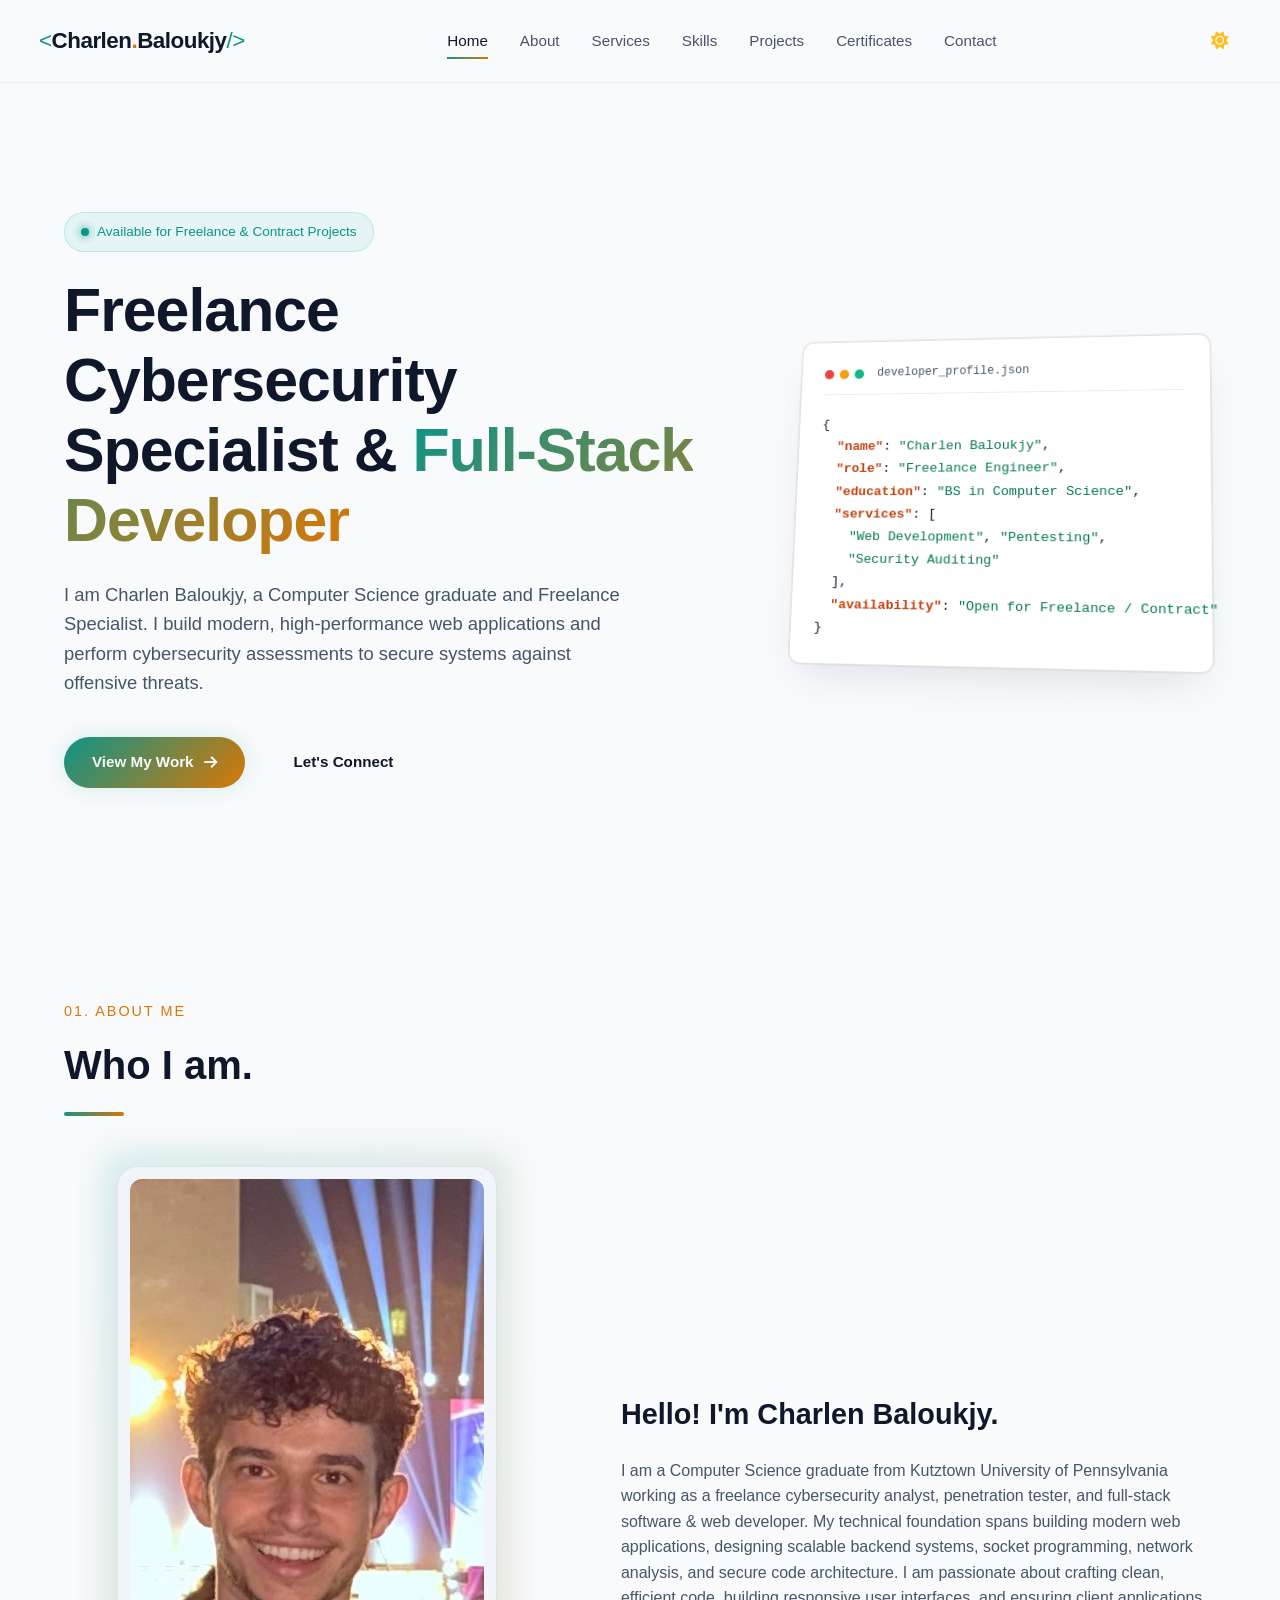
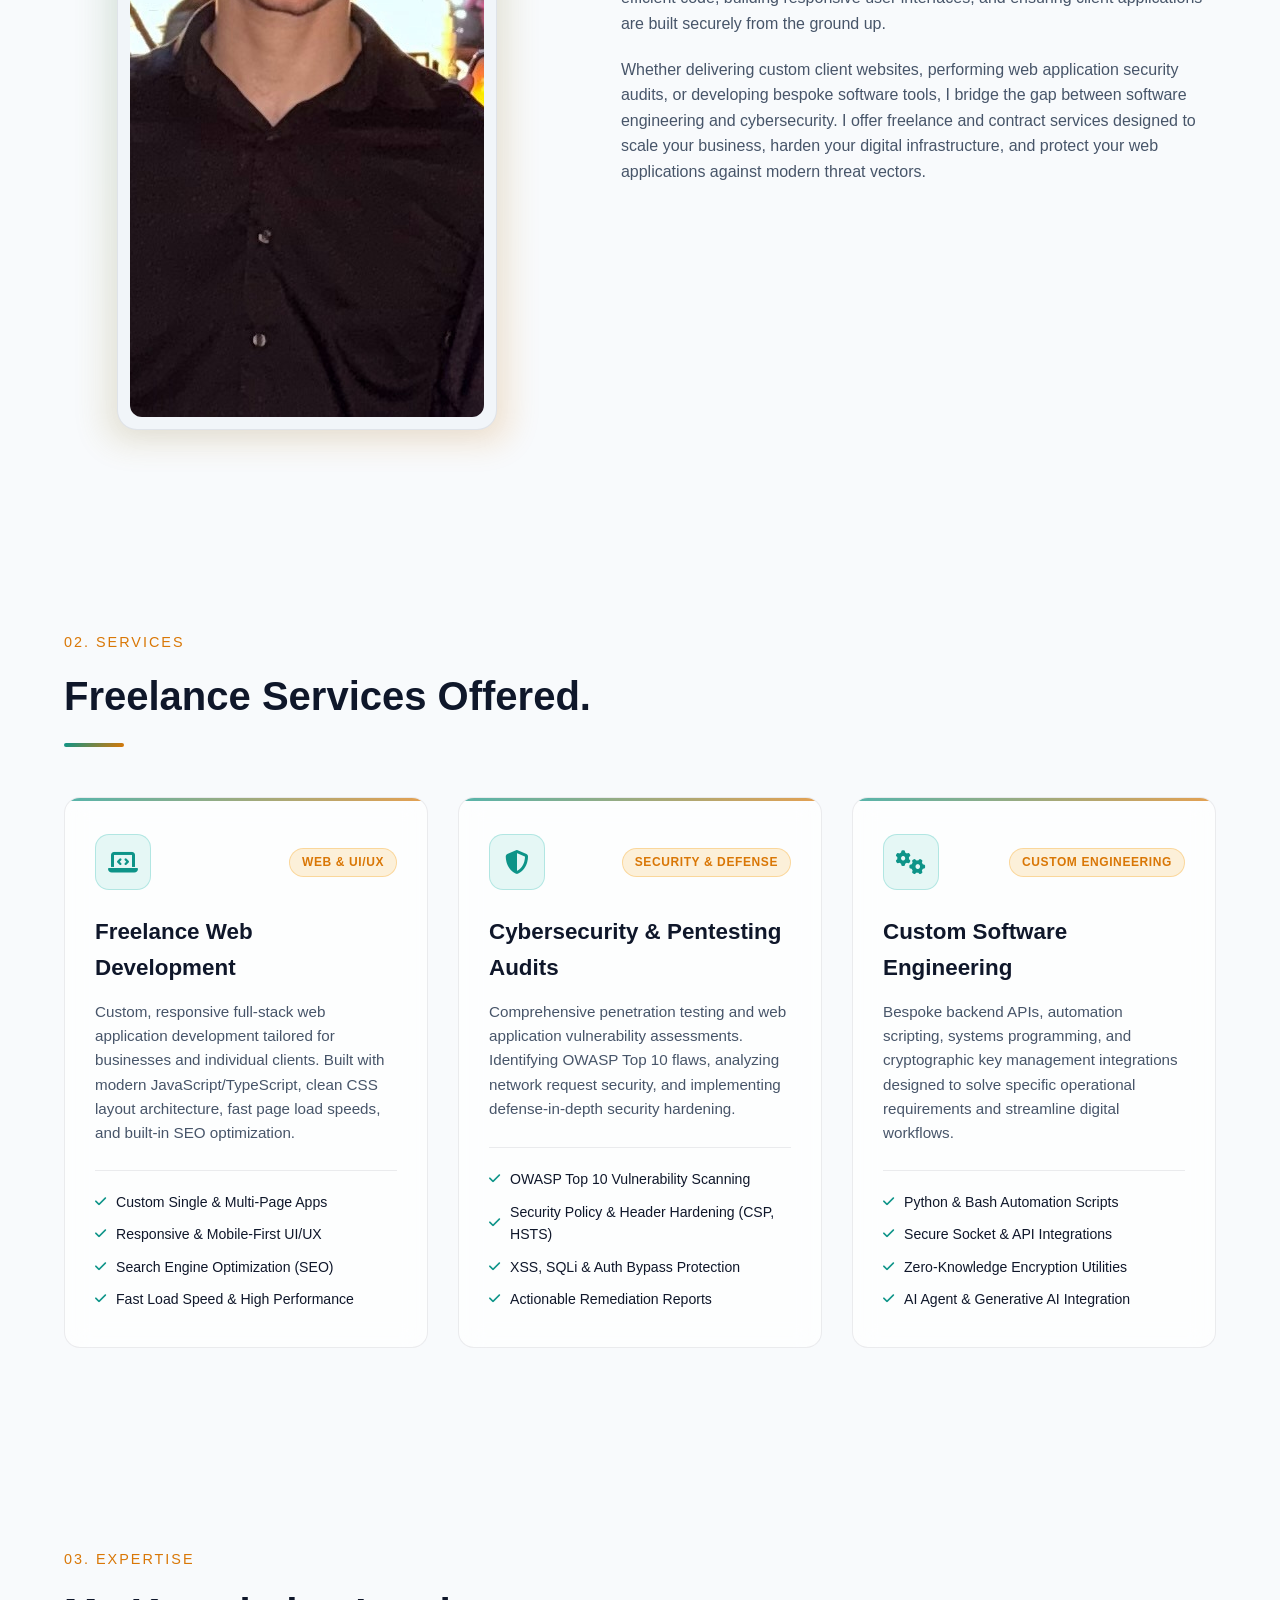
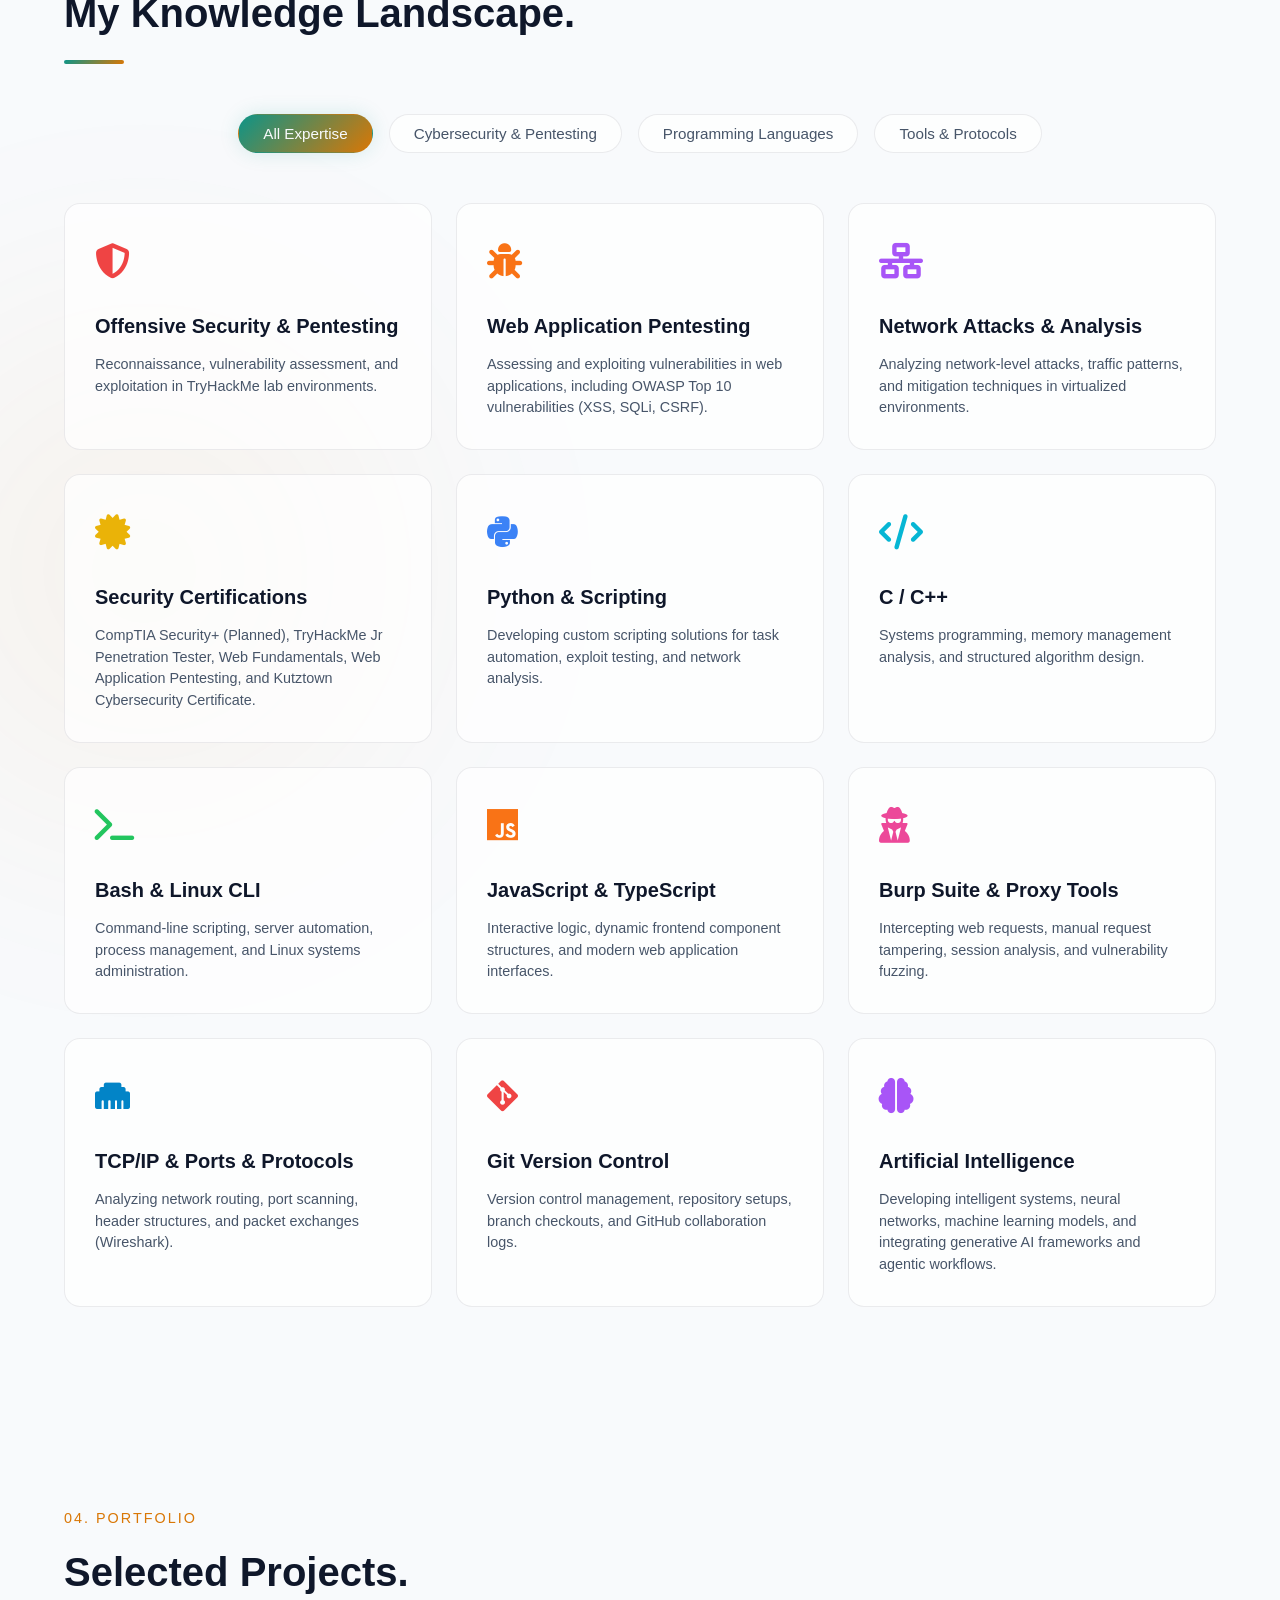
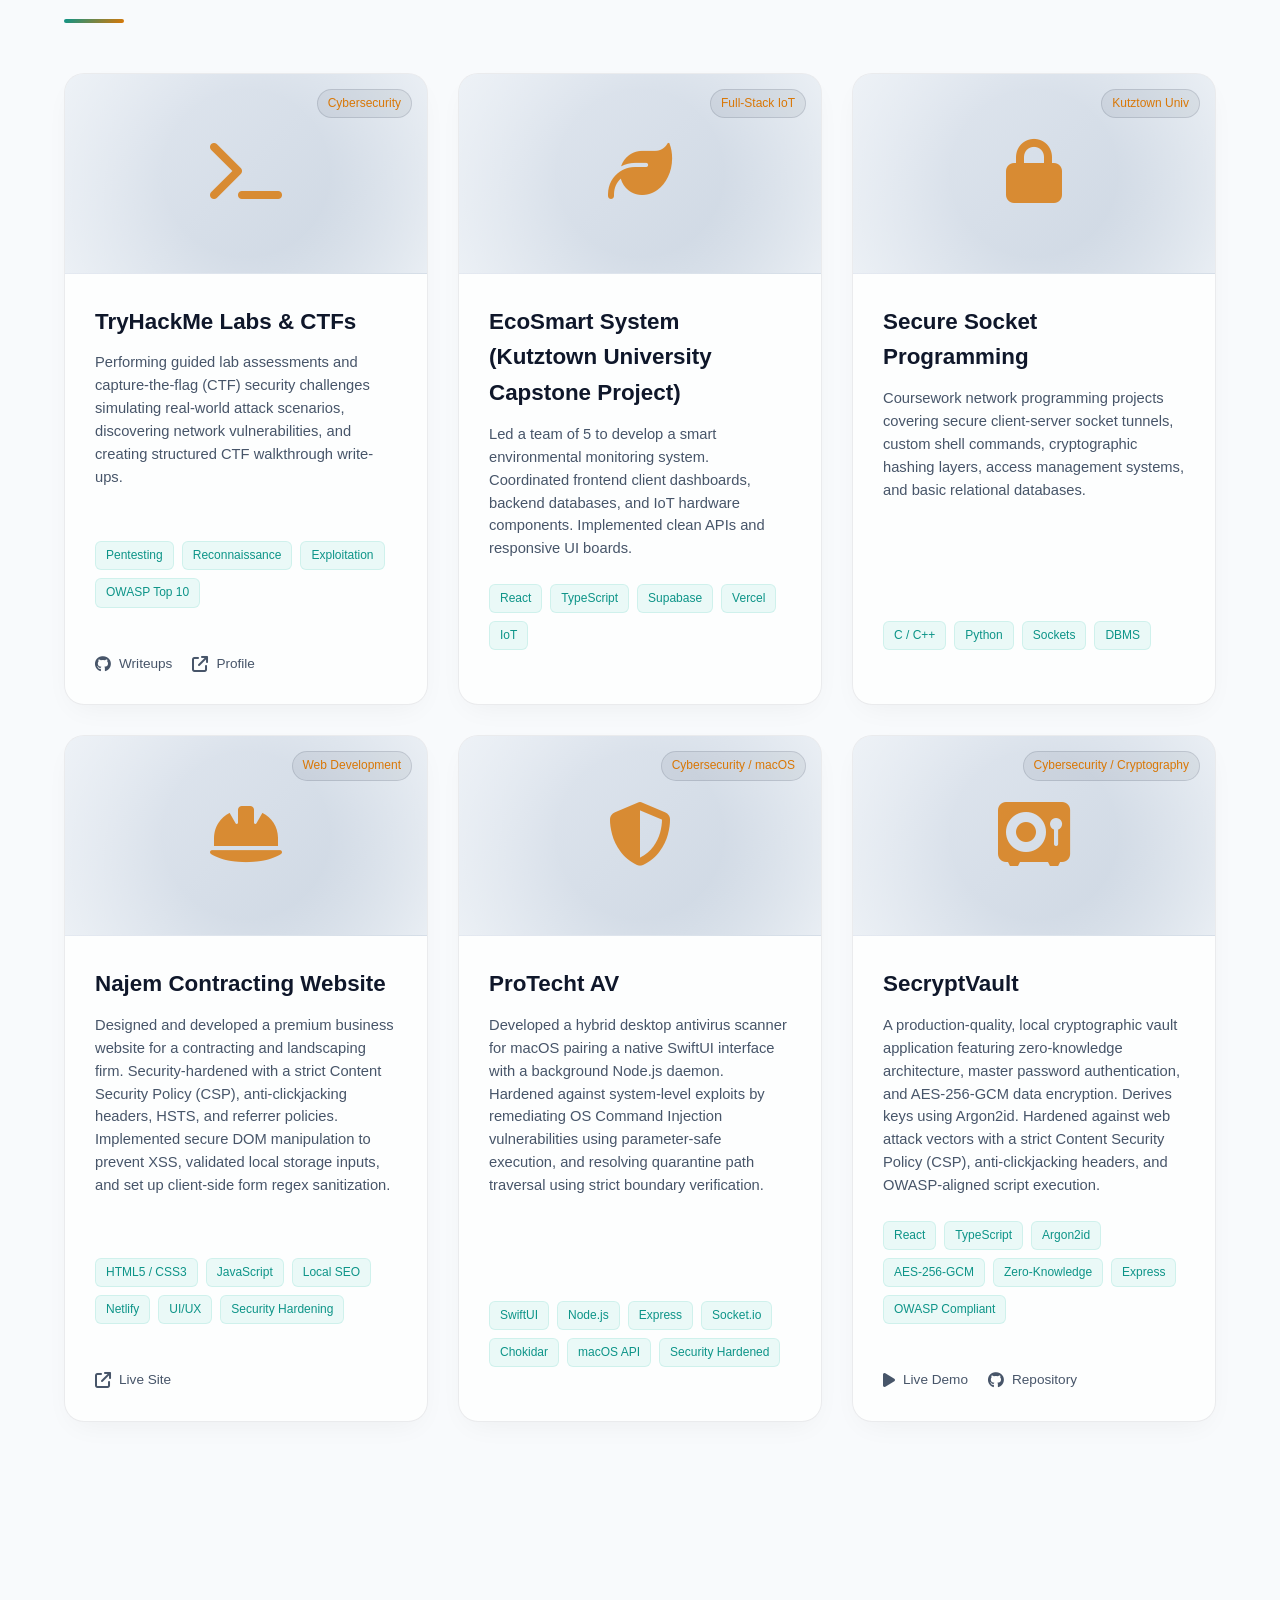
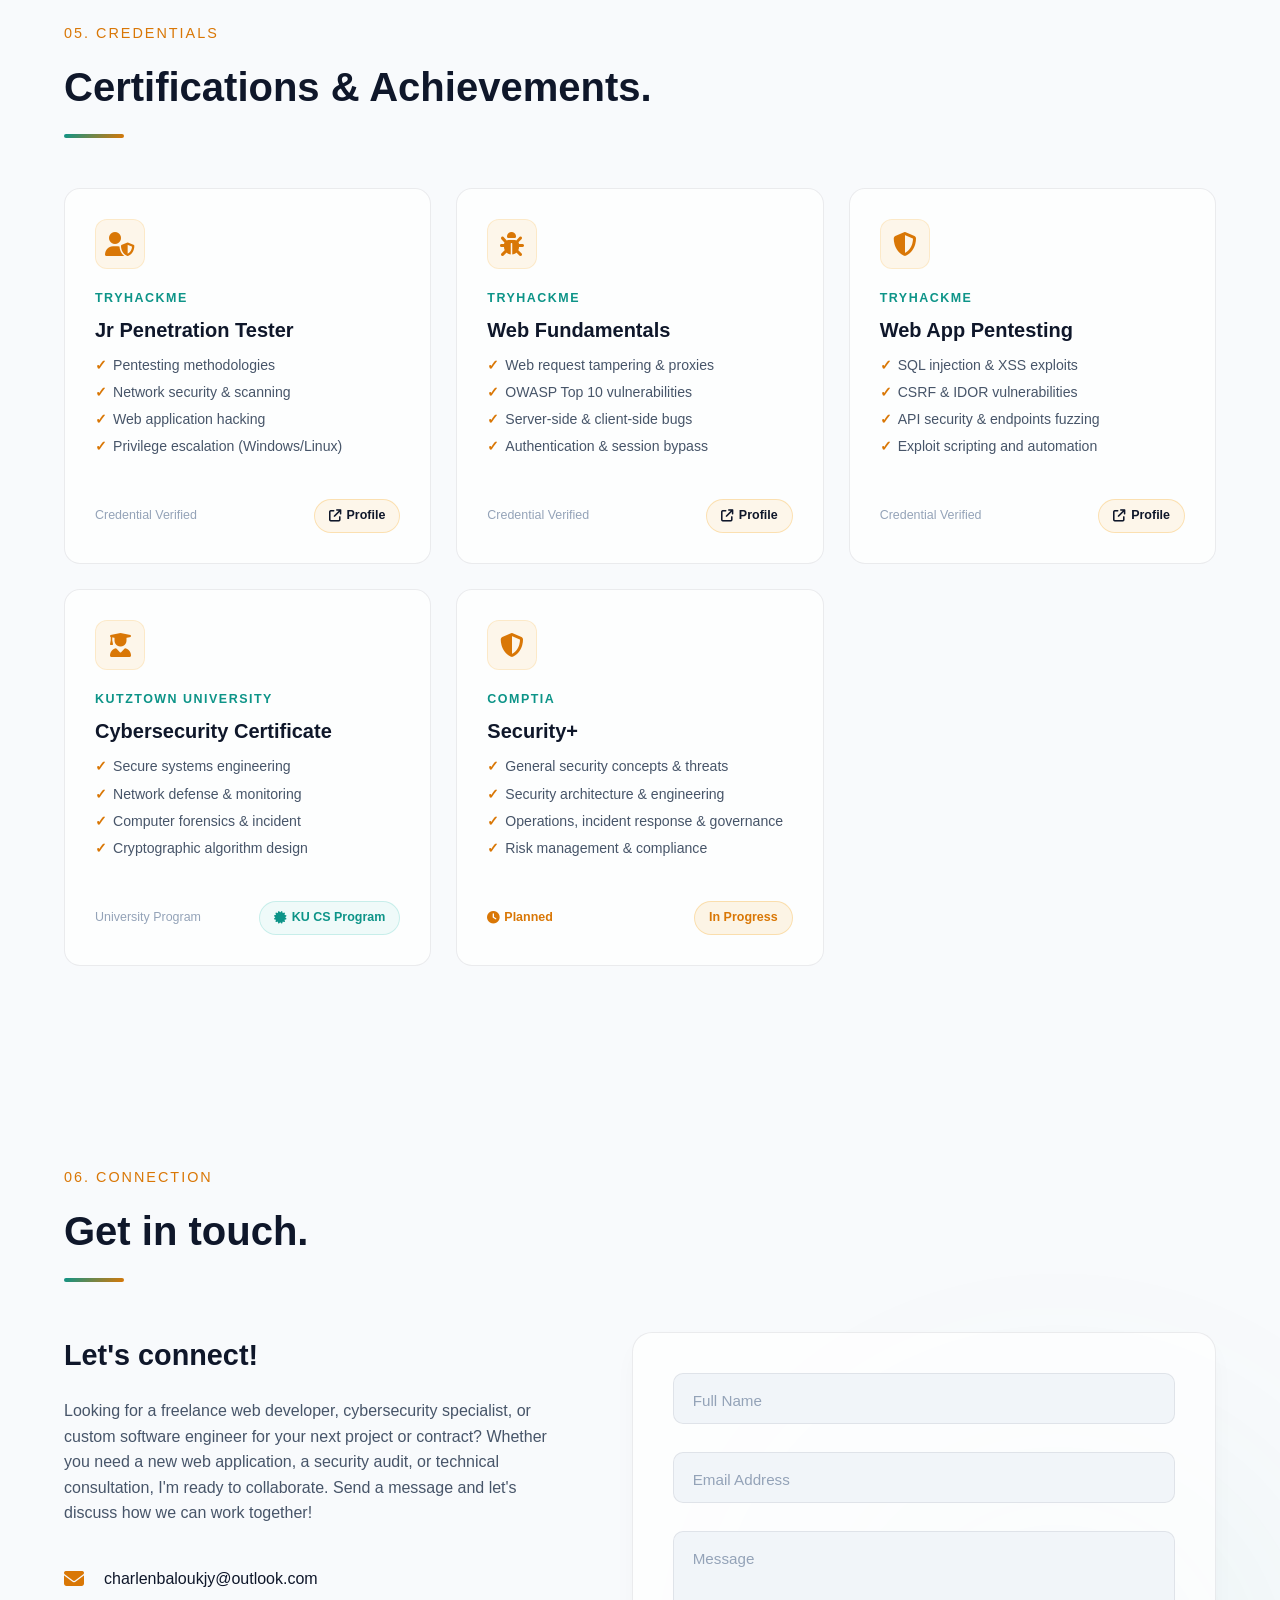
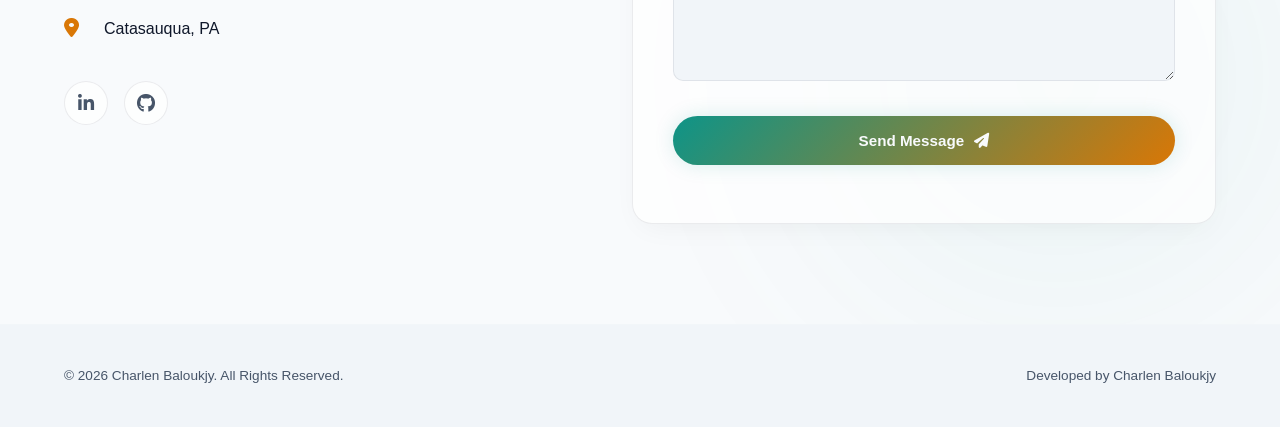
==== index.html @ 9b6a5193 "feat(seo): optimize website SEO, structured data, crawl directives, and social assets" ====
<!DOCTYPE html>
<html lang="en">
<head>
  <meta charset="UTF-8">
  <meta http-equiv="Content-Security-Policy" content="default-src 'self'; script-src 'self' 'unsafe-inline'; style-src 'self' https://fonts.googleapis.com https://cdnjs.cloudflare.com; font-src https://fonts.gstatic.com https://cdnjs.cloudflare.com; img-src 'self' data: https:; connect-src 'self' https://formsubmit.co; frame-ancestors 'none'; form-action 'self' https://formsubmit.co;">
  <meta name="referrer" content="strict-origin-when-cross-origin">
  <meta name="viewport" content="width=device-width, initial-scale=1.0">

  <!-- Primary SEO Meta Tags -->
  <title>Charlen Baloukjy | Freelance Cybersecurity Specialist &amp; Full-Stack Developer</title>
  <meta name="title" content="Charlen Baloukjy | Freelance Cybersecurity Specialist &amp; Full-Stack Developer">
  <meta name="description" content="Charlen Baloukjy is a freelance cybersecurity specialist, penetration tester, and full-stack software &amp; web developer from Kutztown University available for security audits, web development, and custom applications.">
  <meta name="keywords" content="Charlen Baloukjy, Freelance Web Developer, Freelance Cybersecurity, Penetration Testing Freelancer, Security Auditor, Freelance Software Engineer, Full Stack Web Development, OWASP Pentesting, Security Hardening, Kutztown University, SecryptVault, Python, JavaScript">
  <meta name="author" content="Charlen Baloukjy">
  <meta name="creator" content="Charlen Baloukjy">
  <meta name="publisher" content="Charlen Baloukjy">
  <meta name="google-site-verification" content="google00c841c9c5f57c2c">
  <link rel="canonical" href="https://charlenb.github.io/">

  <!-- Search Engine Crawl Directives -->
  <meta name="robots" content="index, follow, max-image-preview:large, max-snippet:-1, max-video-preview:-1">
  <meta name="googlebot" content="index, follow, max-image-preview:large, max-snippet:-1, max-video-preview:-1">
  <meta name="bingbot" content="index, follow, max-image-preview:large, max-snippet:-1, max-video-preview:-1">

  <!-- Geographic & Regional Tags -->
  <meta name="geo.region" content="US-PA">
  <meta name="geo.placename" content="Catasauqua, Pennsylvania">

  <!-- Color Scheme & Theme Color -->
  <meta name="color-scheme" content="dark light">
  <meta name="theme-color" content="#0a0e17" media="(prefers-color-scheme: dark)">
  <meta name="theme-color" content="#f8fafc" media="(prefers-color-scheme: light)">

  <!-- Open Graph / Facebook / LinkedIn / Discord -->
  <meta property="og:type" content="website">
  <meta property="og:title" content="Charlen Baloukjy | Freelance Cybersecurity Specialist &amp; Full-Stack Developer">
  <meta property="og:description" content="Freelance cybersecurity specialist, penetration tester, and full-stack web developer. Available for security audits, penetration testing, and modern web application development.">
  <meta property="og:url" content="https://charlenb.github.io/">
  <meta property="og:site_name" content="Charlen Baloukjy Portfolio">
  <meta property="og:locale" content="en_US">
  <meta property="og:image" content="https://charlenb.github.io/assets/og-preview.png">
  <meta property="og:image:secure_url" content="https://charlenb.github.io/assets/og-preview.png">
  <meta property="og:image:type" content="image/png">
  <meta property="og:image:width" content="1200">
  <meta property="og:image:height" content="630">
  <meta property="og:image:alt" content="Charlen Baloukjy - Freelance Cybersecurity Specialist &amp; Full-Stack Developer">

  <!-- Twitter Card Tags -->
  <meta name="twitter:card" content="summary_large_image">
  <meta name="twitter:title" content="Charlen Baloukjy | Freelance Cybersecurity &amp; Web Developer">
  <meta name="twitter:description" content="Freelance cybersecurity specialist and full-stack developer available for freelance web development, security audits, and penetration testing.">
  <meta name="twitter:image" content="https://charlenb.github.io/assets/og-preview.png">
  <meta name="twitter:image:alt" content="Charlen Baloukjy Portfolio Preview">

  <!-- Favicons and Web App Manifest -->
  <link rel="icon" type="image/svg+xml" href="assets/favicon.svg">
  <link rel="icon" type="image/png" sizes="32x32" href="assets/favicon-32x32.png">
  <link rel="icon" type="image/png" sizes="16x16" href="assets/favicon-16x16.png">
  <link rel="apple-touch-icon" sizes="180x180" href="assets/apple-touch-icon.png">
  <link rel="manifest" href="site.webmanifest">

  <!-- Structured Data: Schema.org JSON-LD -->
  <script type="application/ld+json">
  {
    "@context": "https://schema.org",
    "@graph": [
      {
        "@type": "WebSite",
        "@id": "https://charlenb.github.io/#website",
        "url": "https://charlenb.github.io/",
        "name": "Charlen Baloukjy Portfolio",
        "description": "Portfolio and technical showcase of Charlen Baloukjy, Freelance Cybersecurity Specialist & Full-Stack Developer.",
        "inLanguage": "en-US",
        "publisher": {
          "@id": "https://charlenb.github.io/#person"
        }
      },
      {
        "@type": "ProfilePage",
        "@id": "https://charlenb.github.io/#webpage",
        "url": "https://charlenb.github.io/",
        "name": "Charlen Baloukjy | Freelance Cybersecurity Specialist & Full-Stack Developer",
        "isPartOf": {
          "@id": "https://charlenb.github.io/#website"
        },
        "about": {
          "@id": "https://charlenb.github.io/#person"
        },
        "primaryImageOfPage": {
          "@id": "https://charlenb.github.io/#avatar"
        },
        "datePublished": "2024-01-01",
        "dateModified": "2026-09-02",
        "inLanguage": "en-US"
      },
      {
        "@type": "Person",
        "@id": "https://charlenb.github.io/#person",
        "name": "Charlen Baloukjy",
        "givenName": "Charlen",
        "familyName": "Baloukjy",
        "jobTitle": [
          "Freelance Cybersecurity Specialist",
          "Freelance Web Developer",
          "Software Engineer",
          "Penetration Tester"
        ],
        "url": "https://charlenb.github.io/",
        "image": {
          "@type": "ImageObject",
          "@id": "https://charlenb.github.io/#avatar",
          "url": "https://charlenb.github.io/assets/myphoto.jpg",
          "caption": "Charlen Baloukjy - Freelance Cybersecurity Specialist & Full-Stack Developer"
        },
        "email": "mailto:charlenbaloukjy@outlook.com",
        "address": {
          "@type": "PostalAddress",
          "addressLocality": "Catasauqua",
          "addressRegion": "PA",
          "addressCountry": "US"
        },
        "alumnusOf": {
          "@type": "CollegeOrUniversity",
          "name": "Kutztown University of Pennsylvania",
          "sameAs": "https://www.kutztown.edu/"
        },
        "sameAs": [
          "https://www.linkedin.com/in/charlenbaloukjy",
          "https://github.com/CharlenB",
          "https://tryhackme.com/p/CharlenB"
        ],
        "knowsAbout": [
          "Freelance Web Development",
          "Cybersecurity",
          "Penetration Testing",
          "Offensive Security",
          "Web Application Pentesting",
          "OWASP Top 10",
          "Software Engineering",
          "Full-Stack Web Development",
          "Network Security",
          "Cryptographic Systems",
          "Security Hardening",
          "Python",
          "JavaScript",
          "TypeScript",
          "C / C++",
          "Linux CLI & Bash",
          "Burp Suite",
          "Wireshark"
        ]
      },
      {
        "@type": "ProfessionalService",
        "@id": "https://charlenb.github.io/#service",
        "name": "Charlen Baloukjy - Freelance Cybersecurity & Web Development",
        "url": "https://charlenb.github.io/",
        "image": "https://charlenb.github.io/assets/myphoto.jpg",
        "telecom": "mailto:charlenbaloukjy@outlook.com",
        "priceRange": "$$",
        "address": {
          "@type": "PostalAddress",
          "addressLocality": "Catasauqua",
          "addressRegion": "PA",
          "addressCountry": "US"
        },
        "areaServed": "Worldwide",
        "description": "Freelance web development, full-stack application engineering, penetration testing, and web application security auditing services."
      },
      {
        "@type": "ItemList",
        "@id": "https://charlenb.github.io/#projects-list",
        "name": "Selected Cybersecurity and Software Engineering Projects",
        "itemListElement": [
          {
            "@type": "ListItem",
            "position": 1,
            "item": {
              "@type": "SoftwareApplication",
              "name": "SecryptVault",
              "description": "Production-quality local cryptographic vault application featuring zero-knowledge architecture, master password authentication, Argon2id key derivation, and AES-256-GCM data encryption.",
              "applicationCategory": "SecurityApplication",
              "operatingSystem": "Web",
              "url": "https://charlenb.github.io/secryptVault/index.html",
              "codeRepository": "https://github.com/CharlenB/secryptVault"
            }
          },
          {
            "@type": "ListItem",
            "position": 2,
            "item": {
              "@type": "SoftwareApplication",
              "name": "EcoSmart System",
              "description": "Smart environmental monitoring system capstone project at Kutztown University coordinating frontend dashboards, backend databases, and IoT hardware components.",
              "applicationCategory": "IoTApplication",
              "operatingSystem": "Web"
            }
          },
          {
            "@type": "ListItem",
            "position": 3,
            "item": {
              "@type": "SoftwareApplication",
              "name": "ProTecht AV",
              "description": "Hybrid desktop antivirus scanner for macOS pairing a native SwiftUI interface with a background Node.js daemon and parameter-safe exploit defense.",
              "applicationCategory": "SecurityApplication",
              "operatingSystem": "macOS"
            }
          },
          {
            "@type": "ListItem",
            "position": 4,
            "item": {
              "@type": "CreativeWork",
              "name": "TryHackMe Labs & CTFs",
              "description": "Guided lab assessments and capture-the-flag (CTF) security write-ups simulating real-world network attacks and vulnerability remediations.",
              "url": "https://github.com/CharlenB/TryHackMe-Writeups"
            }
          },
          {
            "@type": "ListItem",
            "position": 5,
            "item": {
              "@type": "WebSite",
              "name": "Najem Contracting Website",
              "description": "Premium business website for a contracting and landscaping firm, security-hardened with strict Content Security Policy, anti-clickjacking headers, and local SEO.",
              "url": "https://najemcontracting.netlify.app"
            }
          }
        ]
      }
    ]
  }
  </script>

  <!-- Google Fonts: Outfit (Headings) and Inter (Body) -->
  <link rel="preconnect" href="https://fonts.googleapis.com">
  <link rel="preconnect" href="https://fonts.gstatic.com" crossorigin>
  <link href="https://fonts.googleapis.com/css2?family=Inter:wght@300;400;500;600;700&family=Outfit:wght@400;500;600;700;800&family=Space+Grotesk:wght@500;600;700&family=JetBrains+Mono:wght@500;700&display=swap" rel="stylesheet">
  <!-- FontAwesome Icons -->
  <link rel="stylesheet" href="https://cdnjs.cloudflare.com/ajax/libs/font-awesome/6.4.0/css/all.min.css" integrity="sha512-iecdLmaskl7CVkqkXNQ/ZH/XLlvWZOJyj7Yy7tcenmpD1ypASozpmT/E0iPtmFIB46ZmdtAc9eNBvH0H/ZpiBw==" crossorigin="anonymous" referrerpolicy="no-referrer">
  <!-- Custom Stylesheet -->
  <link rel="stylesheet" href="style.css?v=1.2">
</head>
<body>
  <script src="theme-init.js"></script>

  <!-- Ambient background glow elements -->
  <div class="ambient-glow">
    <div class="glow-orb orb-1" id="orb-1"></div>
    <div class="glow-orb orb-2" id="orb-2"></div>
    <div class="glow-orb orb-3" id="orb-3"></div>
  </div>

  <!-- Navigation Bar -->
  <nav class="navbar" id="main-navbar">
    <div class="nav-container">
      <a href="#hero" class="nav-logo" id="nav-logo-link">
        <span class="logo-bracket">&lt;</span>Charlen<span class="logo-dot">.</span>Baloukjy<span class="logo-bracket">/&gt;</span>
      </a>
      
      <div class="nav-menu" id="nav-menu-container">
        <a href="#hero" class="nav-item active" id="nav-link-hero">Home</a>
        <a href="#about" class="nav-item" id="nav-link-about">About</a>
        <a href="#services" class="nav-item" id="nav-link-services">Services</a>
        <a href="#skills" class="nav-item" id="nav-link-skills">Skills</a>
        <a href="#projects" class="nav-item" id="nav-link-projects">Projects</a>
        <a href="#certificates" class="nav-item" id="nav-link-certificates">Certificates</a>
        <a href="#contact" class="nav-item" id="nav-link-contact">Contact</a>
      </div>

      <div class="nav-actions">
        <button class="theme-glow-btn" id="theme-btn" title="Toggle light/dark theme" aria-label="Toggle Theme Mode">
          <i class="fa-solid fa-moon"></i>
        </button>
        <button class="mobile-toggle" id="menu-toggle-btn" aria-label="Toggle Menu">
          <i class="fa-solid fa-bars"></i>
        </button>
      </div>
    </div>
  </nav>

  <!-- Hero Section -->
  <section class="hero-section" id="hero">
    <div class="hero-container">
      <div class="hero-content">
        <div class="hero-badge" id="hero-badge">
          <span class="badge-dot"></span> Available for Freelance &amp; Contract Projects
        </div>
        <h1 class="hero-title" id="hero-heading">
          <span class="sr-only">Charlen Baloukjy — </span>Freelance Cybersecurity Specialist &amp; <span class="gradient-text">Full-Stack Developer</span>
        </h1>
        <p class="hero-subtitle" id="hero-sub">
          I am Charlen Baloukjy, a Computer Science graduate and Freelance Specialist. I build modern, high-performance web applications and perform cybersecurity assessments to secure systems against offensive threats.
        </p>
        <div class="hero-actions">
          <a href="#projects" class="btn btn-primary" id="hero-cta-projects">
            <span>View My Work</span>
            <i class="fa-solid fa-arrow-right"></i>
          </a>
          <a href="#contact" class="btn btn-secondary" id="hero-cta-contact">Let's Connect</a>
        </div>
      </div>
      <div class="hero-visual" id="hero-graphic">
        <div class="hero-card-container">
          <div class="code-card">
            <div class="card-header">
              <span class="dot red"></span>
              <span class="dot yellow"></span>
              <span class="dot green"></span>
              <span class="card-title">developer_profile.json</span>
            </div>
            <pre class="code-editor"><code>{
  <span class="key">"name"</span>: <span class="str">"Charlen Baloukjy"</span>,
  <span class="key">"role"</span>: <span class="str">"Freelance Engineer"</span>,
  <span class="key">"education"</span>: <span class="str">"BS in Computer Science"</span>,
  <span class="key">"services"</span>: [
    <span class="str">"Web Development"</span>, <span class="str">"Pentesting"</span>, 
    <span class="str">"Security Auditing"</span>
  ],
  <span class="key">"availability"</span>: <span class="str">"Open for Freelance / Contract"</span>
}</code></pre>
          </div>
        </div>
      </div>
    </div>
  </section>

  <!-- About Section -->
  <section class="about-section" id="about">
    <div class="section-container">
      <div class="section-header">
        <span class="section-tag">01. About Me</span>
        <h2 class="section-title">Who I am. <span class="sr-only">About Charlen Baloukjy</span></h2>
        <div class="header-divider"></div>
      </div>
      
      <div class="about-grid">
        <div class="about-image-wrapper">
          <div class="image-border-glow"></div>
          <div class="about-image-container">
            <img src="assets/myphoto.jpg" alt="Charlen Baloukjy - Freelance Cybersecurity Specialist &amp; Full-Stack Developer" class="about-avatar" id="about-avatar-img" width="628" height="838" loading="lazy" decoding="async">
          </div>
        </div>
        
        <div class="about-details">
          <h3 class="details-heading">Hello! I'm Charlen Baloukjy.</h3>
          <p class="details-text">
            I am a Computer Science graduate from Kutztown University of Pennsylvania working as a freelance cybersecurity analyst, penetration tester, and full-stack software &amp; web developer. My technical foundation spans building modern web applications, designing scalable backend systems, socket programming, network analysis, and secure code architecture. I am passionate about crafting clean, efficient code, building responsive user interfaces, and ensuring client applications are built securely from the ground up.
          </p>
          <p class="details-text">
            Whether delivering custom client websites, performing web application security audits, or developing bespoke software tools, I bridge the gap between software engineering and cybersecurity. I offer freelance and contract services designed to scale your business, harden your digital infrastructure, and protect your web applications against modern threat vectors.
          </p>
        </div>
      </div>
    </div>
  </section>

  <!-- Services Offered (Freelance Services) Section -->
  <section class="services-section" id="services">
    <div class="section-container">
      <div class="section-header">
        <span class="section-tag">02. Services</span>
        <h2 class="section-title">Freelance Services Offered. <span class="sr-only">Web Development, Cybersecurity Audits &amp; Software Engineering</span></h2>
        <div class="header-divider"></div>
      </div>

      <div class="services-grid">
        <!-- Service Card 1 -->
        <div class="service-card" id="service-web-dev">
          <div class="service-card-header">
            <div class="service-icon-wrapper">
              <i class="fa-solid fa-laptop-code"></i>
            </div>
            <span class="service-badge">Web &amp; UI/UX</span>
          </div>
          <h3 class="service-title">Freelance Web Development</h3>
          <p class="service-desc">
            Custom, responsive full-stack web application development tailored for businesses and individual clients. Built with modern JavaScript/TypeScript, clean CSS layout architecture, fast page load speeds, and built-in SEO optimization.
          </p>
          <ul class="service-feature-list">
            <li class="service-feature-item"><i class="fa-solid fa-check"></i> Custom Single &amp; Multi-Page Apps</li>
            <li class="service-feature-item"><i class="fa-solid fa-check"></i> Responsive &amp; Mobile-First UI/UX</li>
            <li class="service-feature-item"><i class="fa-solid fa-check"></i> Search Engine Optimization (SEO)</li>
            <li class="service-feature-item"><i class="fa-solid fa-check"></i> Fast Load Speed &amp; High Performance</li>
          </ul>
        </div>

        <!-- Service Card 2 -->
        <div class="service-card" id="service-cyber-audit">
          <div class="service-card-header">
            <div class="service-icon-wrapper">
              <i class="fa-solid fa-shield-halved"></i>
            </div>
            <span class="service-badge">Security &amp; Defense</span>
          </div>
          <h3 class="service-title">Cybersecurity &amp; Pentesting Audits</h3>
          <p class="service-desc">
            Comprehensive penetration testing and web application vulnerability assessments. Identifying OWASP Top 10 flaws, analyzing network request security, and implementing defense-in-depth security hardening.
          </p>
          <ul class="service-feature-list">
            <li class="service-feature-item"><i class="fa-solid fa-check"></i> OWASP Top 10 Vulnerability Scanning</li>
            <li class="service-feature-item"><i class="fa-solid fa-check"></i> Security Policy &amp; Header Hardening (CSP, HSTS)</li>
            <li class="service-feature-item"><i class="fa-solid fa-check"></i> XSS, SQLi &amp; Auth Bypass Protection</li>
            <li class="service-feature-item"><i class="fa-solid fa-check"></i> Actionable Remediation Reports</li>
          </ul>
        </div>

        <!-- Service Card 3 -->
        <div class="service-card" id="service-software-eng">
          <div class="service-card-header">
            <div class="service-icon-wrapper">
              <i class="fa-solid fa-gears"></i>
            </div>
            <span class="service-badge">Custom Engineering</span>
          </div>
          <h3 class="service-title">Custom Software Engineering</h3>
          <p class="service-desc">
            Bespoke backend APIs, automation scripting, systems programming, and cryptographic key management integrations designed to solve specific operational requirements and streamline digital workflows.
          </p>
          <ul class="service-feature-list">
            <li class="service-feature-item"><i class="fa-solid fa-check"></i> Python &amp; Bash Automation Scripts</li>
            <li class="service-feature-item"><i class="fa-solid fa-check"></i> Secure Socket &amp; API Integrations</li>
            <li class="service-feature-item"><i class="fa-solid fa-check"></i> Zero-Knowledge Encryption Utilities</li>
            <li class="service-feature-item"><i class="fa-solid fa-check"></i> AI Agent &amp; Generative AI Integration</li>
          </ul>
        </div>
      </div>
    </div>
  </section>

  <!-- Skills & Knowledge Section -->
  <section class="skills-section" id="skills">
    <div class="section-container">
      <div class="section-header">
        <span class="section-tag">03. Expertise</span>
        <h2 class="section-title">My Knowledge Landscape. <span class="sr-only">Technical Expertise &amp; Cybersecurity Skills</span></h2>
        <div class="header-divider"></div>
      </div>

      <!-- Categories Filter Tabs -->
      <div class="skills-tabs" id="skills-tabs-container">
        <button class="tab-btn active" data-category="all" id="tab-all">All Expertise</button>
        <button class="tab-btn" data-category="security" id="tab-security">Cybersecurity &amp; Pentesting</button>
        <button class="tab-btn" data-category="languages" id="tab-languages">Programming Languages</button>
        <button class="tab-btn" data-category="tools" id="tab-tools">Tools &amp; Protocols</button>
      </div>

      <!-- Skills Grid -->
      <div class="skills-grid" id="skills-display-grid">
        <!-- Cybersecurity -->
        <div class="skill-card" data-category="security" id="skill-pentest">
          <div class="skill-icon"><i class="fa-solid fa-shield-halved text-red"></i></div>
          <h3 class="skill-name">Offensive Security &amp; Pentesting</h3>
          <p class="skill-desc">Reconnaissance, vulnerability assessment, and exploitation in TryHackMe lab environments.</p>
        </div>
        
        <div class="skill-card" data-category="security" id="skill-web-security">
          <div class="skill-icon"><i class="fa-solid fa-bug text-orange"></i></div>
          <h3 class="skill-name">Web Application Pentesting</h3>
          <p class="skill-desc">Assessing and exploiting vulnerabilities in web applications, including OWASP Top 10 vulnerabilities (XSS, SQLi, CSRF).</p>
        </div>

        <div class="skill-card" data-category="security" id="skill-network-attacks">
          <div class="skill-icon"><i class="fa-solid fa-network-wired text-purple"></i></div>
          <h3 class="skill-name">Network Attacks &amp; Analysis</h3>
          <p class="skill-desc">Analyzing network-level attacks, traffic patterns, and mitigation techniques in virtualized environments.</p>
        </div>

        <div class="skill-card" data-category="security" id="skill-certs">
          <div class="skill-icon"><i class="fa-solid fa-certificate text-yellow"></i></div>
          <h3 class="skill-name">Security Certifications</h3>
          <p class="skill-desc">CompTIA Security+ (Planned), TryHackMe Jr Penetration Tester, Web Fundamentals, Web Application Pentesting, and Kutztown Cybersecurity Certificate.</p>
        </div>

        <!-- Languages -->
        <div class="skill-card" data-category="languages" id="skill-python">
          <div class="skill-icon"><i class="fa-brands fa-python text-blue"></i></div>
          <h3 class="skill-name">Python &amp; Scripting</h3>
          <p class="skill-desc">Developing custom scripting solutions for task automation, exploit testing, and network analysis.</p>
        </div>

        <div class="skill-card" data-category="languages" id="skill-c">
          <div class="skill-icon"><i class="fa-solid fa-code text-cyan"></i></div>
          <h3 class="skill-name">C / C++</h3>
          <p class="skill-desc">Systems programming, memory management analysis, and structured algorithm design.</p>
        </div>

        <div class="skill-card" data-category="languages" id="skill-bash">
          <div class="skill-icon"><i class="fa-solid fa-terminal text-green"></i></div>
          <h3 class="skill-name">Bash &amp; Linux CLI</h3>
          <p class="skill-desc">Command-line scripting, server automation, process management, and Linux systems administration.</p>
        </div>

        <div class="skill-card" data-category="languages" id="skill-js">
          <div class="skill-icon"><i class="fa-brands fa-js text-orange-yellow"></i></div>
          <h3 class="skill-name">JavaScript &amp; TypeScript</h3>
          <p class="skill-desc">Interactive logic, dynamic frontend component structures, and modern web application interfaces.</p>
        </div>

        <!-- Tools & Protocols -->
        <div class="skill-card" data-category="tools" id="skill-burp">
          <div class="skill-icon"><i class="fa-solid fa-user-secret text-magenta"></i></div>
          <h3 class="skill-name">Burp Suite &amp; Proxy Tools</h3>
          <p class="skill-desc">Intercepting web requests, manual request tampering, session analysis, and vulnerability fuzzing.</p>
        </div>

        <div class="skill-card" data-category="tools" id="skill-protocols">
          <div class="skill-icon"><i class="fa-solid fa-ethernet text-ocean"></i></div>
          <h3 class="skill-name">TCP/IP &amp; Ports &amp; Protocols</h3>
          <p class="skill-desc">Analyzing network routing, port scanning, header structures, and packet exchanges (Wireshark).</p>
        </div>

        <div class="skill-card" data-category="tools" id="skill-git">
          <div class="skill-icon"><i class="fa-brands fa-git-alt text-red"></i></div>
          <h3 class="skill-name">Git Version Control</h3>
          <p class="skill-desc">Version control management, repository setups, branch checkouts, and GitHub collaboration logs.</p>
        </div>

        <div class="skill-card" data-category="tools" id="skill-ai">
          <div class="skill-icon"><i class="fa-solid fa-brain text-purple"></i></div>
          <h3 class="skill-name">Artificial Intelligence</h3>
          <p class="skill-desc">Developing intelligent systems, neural networks, machine learning models, and integrating generative AI frameworks and agentic workflows.</p>
        </div>
      </div>
    </div>
  </section>

  <!-- Projects Section -->
  <section class="projects-section" id="projects">
    <div class="section-container">
      <div class="section-header">
        <span class="section-tag">04. Portfolio</span>
        <h2 class="section-title">Selected Projects. <span class="sr-only">Software Engineering &amp; Pentesting Portfolio</span></h2>
        <div class="header-divider"></div>
      </div>

      <!-- Projects Grid -->
      <div class="projects-grid">
        <!-- Project 1 -->
        <div class="project-card" id="project-labs-ctfs">
          <div class="project-image-wrapper">
            <div class="project-overlay"></div>
            <div class="project-badge">Cybersecurity</div>
            <div class="project-icon-placeholder">
              <i class="fa-solid fa-terminal"></i>
            </div>
          </div>
          <div class="project-details">
            <h3 class="project-title">TryHackMe Labs &amp; CTFs</h3>
            <p class="project-desc">
              Performing guided lab assessments and capture-the-flag (CTF) security challenges simulating real-world attack scenarios, discovering network vulnerabilities, and creating structured CTF walkthrough write-ups.
            </p>
            <div class="project-tags">
              <span>Pentesting</span>
              <span>Reconnaissance</span>
              <span>Exploitation</span>
              <span>OWASP Top 10</span>
            </div>
            <div class="project-links">
              <a href="https://github.com/CharlenB/TryHackMe-Writeups" target="_blank" rel="noopener noreferrer" class="project-link" aria-label="View CTF Writeups on GitHub"><i class="fa-brands fa-github"></i> Writeups</a>
              <a href="https://tryhackme.com/p/CharlenB" target="_blank" rel="noopener noreferrer" class="project-link" aria-label="View TryHackMe Profile"><i class="fa-solid fa-arrow-up-right-from-square"></i> Profile</a>
            </div>
          </div>
        </div>

        <!-- Project 2 -->
        <div class="project-card" id="project-ecosmart">
          <div class="project-image-wrapper">
            <div class="project-overlay"></div>
            <div class="project-badge">Full-Stack IoT</div>
            <div class="project-icon-placeholder">
              <i class="fa-solid fa-leaf"></i>
            </div>
          </div>
          <div class="project-details">
            <h3 class="project-title">EcoSmart System <span class="project-title-caption" style="font-size: 0.85rem; font-weight: 500; opacity: 0.7; display: block; margin-top: 5px;">(Kutztown University Capstone Project)</span></h3>
            <p class="project-desc">
              Led a team of 5 to develop a smart environmental monitoring system. Coordinated frontend client dashboards, backend databases, and IoT hardware components. Implemented clean APIs and responsive UI boards.
            </p>
            <div class="project-tags">
              <span>React</span>
              <span>TypeScript</span>
              <span>Supabase</span>
              <span>Vercel</span>
              <span>IoT</span>
            </div>
          </div>
        </div>

        <!-- Project 3 -->
        <div class="project-card" id="project-network-labs">
          <div class="project-image-wrapper">
            <div class="project-overlay"></div>
            <div class="project-badge">Kutztown Univ</div>
            <div class="project-icon-placeholder">
              <i class="fa-solid fa-lock"></i>
            </div>
          </div>
          <div class="project-details">
            <h3 class="project-title">Secure Socket Programming</h3>
            <p class="project-desc">
              Coursework network programming projects covering secure client-server socket tunnels, custom shell commands, cryptographic hashing layers, access management systems, and basic relational databases.
            </p>
            <div class="project-tags">
              <span>C / C++</span>
              <span>Python</span>
              <span>Sockets</span>
              <span>DBMS</span>
            </div>
          </div>
        </div>

        <!-- Project 4 -->
        <div class="project-card" id="project-najem-contracting">
          <div class="project-image-wrapper">
            <div class="project-overlay"></div>
            <div class="project-badge">Web Development</div>
            <div class="project-icon-placeholder">
              <i class="fa-solid fa-helmet-safety"></i>
            </div>
          </div>
          <div class="project-details">
            <h3 class="project-title">Najem Contracting Website</h3>
            <p class="project-desc">
              Designed and developed a premium business website for a contracting and landscaping firm. Security-hardened with a strict Content Security Policy (CSP), anti-clickjacking headers, HSTS, and referrer policies. Implemented secure DOM manipulation to prevent XSS, validated local storage inputs, and set up client-side form regex sanitization.
            </p>
            <div class="project-tags">
              <span>HTML5 / CSS3</span>
              <span>JavaScript</span>
              <span>Local SEO</span>
              <span>Netlify</span>
              <span>UI/UX</span>
              <span>Security Hardening</span>
            </div>
            <div class="project-links">
              <a href="https://najemcontracting.netlify.app" target="_blank" rel="noopener noreferrer" class="project-link" aria-label="View Najem Contracting Live Site"><i class="fa-solid fa-arrow-up-right-from-square"></i> Live Site</a>
            </div>
          </div>
        </div>

        <!-- Project 5 -->
        <div class="project-card" id="project-protecht-av">
          <div class="project-image-wrapper">
            <div class="project-overlay"></div>
            <div class="project-badge">Cybersecurity / macOS</div>
            <div class="project-icon-placeholder">
              <i class="fa-solid fa-shield-halved"></i>
            </div>
          </div>
          <div class="project-details">
            <h3 class="project-title">ProTecht AV</h3>
            <p class="project-desc">
              Developed a hybrid desktop antivirus scanner for macOS pairing a native SwiftUI interface with a background Node.js daemon. Hardened against system-level exploits by remediating OS Command Injection vulnerabilities using parameter-safe execution, and resolving quarantine path traversal using strict boundary verification.
            </p>
            <div class="project-tags">
              <span>SwiftUI</span>
              <span>Node.js</span>
              <span>Express</span>
              <span>Socket.io</span>
              <span>Chokidar</span>
              <span>macOS API</span>
              <span>Security Hardened</span>
            </div>
          </div>
        </div>

        <!-- Project 6 -->
        <div class="project-card" id="project-secrypt-vault">
          <div class="project-image-wrapper">
            <div class="project-overlay"></div>
            <div class="project-badge">Cybersecurity / Cryptography</div>
            <div class="project-icon-placeholder">
              <i class="fa-solid fa-vault"></i>
            </div>
          </div>
          <div class="project-details">
            <h3 class="project-title">SecryptVault</h3>
            <p class="project-desc">
              A production-quality, local cryptographic vault application featuring zero-knowledge architecture, master password authentication, and AES-256-GCM data encryption. Derives keys using Argon2id. Hardened against web attack vectors with a strict Content Security Policy (CSP), anti-clickjacking headers, and OWASP-aligned script execution.
            </p>
            <div class="project-tags">
              <span>React</span>
              <span>TypeScript</span>
              <span>Argon2id</span>
              <span>AES-256-GCM</span>
              <span>Zero-Knowledge</span>
              <span>Express</span>
              <span>OWASP Compliant</span>
            </div>
            <div class="project-links">
              <a href="./secryptVault/index.html" target="_blank" rel="noopener noreferrer" class="project-link" aria-label="Open SecryptVault Live Demo"><i class="fa-solid fa-play"></i> Live Demo</a>
              <a href="https://github.com/CharlenB/secryptVault" target="_blank" rel="noopener noreferrer" class="project-link" aria-label="View SecryptVault Repository"><i class="fa-brands fa-github"></i> Repository</a>
            </div>
          </div>
        </div>
      </div>
    </div>
  </section>

  <!-- Certificates Section -->
  <section class="certificates-section" id="certificates">
    <div class="section-container">
      <div class="section-header">
        <span class="section-tag">05. Credentials</span>
        <h2 class="section-title">Certifications &amp; Achievements. <span class="sr-only">Cybersecurity Credentials</span></h2>
        <div class="header-divider"></div>
      </div>

      <div class="certificates-grid">
        <!-- Cert 1 -->
        <div class="certificate-card" id="cert-jr-pentester">
          <div class="cert-icon-wrapper">
            <i class="fa-solid fa-user-shield"></i>
          </div>
          <span class="cert-issuer">TryHackMe</span>
          <h3 class="cert-title">Jr Penetration Tester</h3>
          <div class="cert-details">
            <ul>
              <li>Pentesting methodologies</li>
              <li>Network security &amp; scanning</li>
              <li>Web application hacking</li>
              <li>Privilege escalation (Windows/Linux)</li>
            </ul>
          </div>
          <div class="cert-footer">
            <span class="cert-date">Credential Verified</span>
            <a href="https://tryhackme.com/p/CharlenB" target="_blank" rel="noopener noreferrer" class="cert-link" aria-label="View TryHackMe Profile"><i class="fa-solid fa-arrow-up-right-from-square"></i> Profile</a>
          </div>
        </div>

        <!-- Cert 2 -->
        <div class="certificate-card" id="cert-web-fundamentals">
          <div class="cert-icon-wrapper">
            <i class="fa-solid fa-bug"></i>
          </div>
          <span class="cert-issuer">TryHackMe</span>
          <h3 class="cert-title">Web Fundamentals</h3>
          <div class="cert-details">
            <ul>
              <li>Web request tampering &amp; proxies</li>
              <li>OWASP Top 10 vulnerabilities</li>
              <li>Server-side &amp; client-side bugs</li>
              <li>Authentication &amp; session bypass</li>
            </ul>
          </div>
          <div class="cert-footer">
            <span class="cert-date">Credential Verified</span>
            <a href="https://tryhackme.com/p/CharlenB" target="_blank" rel="noopener noreferrer" class="cert-link" aria-label="View TryHackMe Profile"><i class="fa-solid fa-arrow-up-right-from-square"></i> Profile</a>
          </div>
        </div>

        <!-- Cert 3 -->
        <div class="certificate-card" id="cert-web-pentesting">
          <div class="cert-icon-wrapper">
            <i class="fa-solid fa-shield-halved"></i>
          </div>
          <span class="cert-issuer">TryHackMe</span>
          <h3 class="cert-title">Web App Pentesting</h3>
          <div class="cert-details">
            <ul>
              <li>SQL injection &amp; XSS exploits</li>
              <li>CSRF &amp; IDOR vulnerabilities</li>
              <li>API security &amp; endpoints fuzzing</li>
              <li>Exploit scripting and automation</li>
            </ul>
          </div>
          <div class="cert-footer">
            <span class="cert-date">Credential Verified</span>
            <a href="https://tryhackme.com/p/CharlenB" target="_blank" rel="noopener noreferrer" class="cert-link" aria-label="View TryHackMe Profile"><i class="fa-solid fa-arrow-up-right-from-square"></i> Profile</a>
          </div>
        </div>

        <!-- Cert 4 -->
        <div class="certificate-card" id="cert-ku-cyber">
          <div class="cert-icon-wrapper">
            <i class="fa-solid fa-user-graduate"></i>
          </div>
          <span class="cert-issuer">Kutztown University</span>
          <h3 class="cert-title">Cybersecurity Certificate</h3>
          <div class="cert-details">
            <ul>
              <li>Secure systems engineering</li>
              <li>Network defense &amp; monitoring</li>
              <li>Computer forensics &amp; incident</li>
              <li>Cryptographic algorithm design</li>
            </ul>
          </div>
          <div class="cert-footer">
            <span class="cert-date">University Program</span>
            <span class="cert-link"><i class="fa-solid fa-certificate"></i> KU CS Program</span>
          </div>
        </div>

        <!-- Cert 5 (Planned) -->
        <div class="certificate-card" id="cert-comptia-secplus">
          <div class="cert-icon-wrapper">
            <i class="fa-solid fa-shield-halved"></i>
          </div>
          <span class="cert-issuer">CompTIA</span>
          <h3 class="cert-title">Security+</h3>
          <div class="cert-details">
            <ul>
              <li>General security concepts &amp; threats</li>
              <li>Security architecture &amp; engineering</li>
              <li>Operations, incident response &amp; governance</li>
              <li>Risk management &amp; compliance</li>
            </ul>
          </div>
          <div class="cert-footer">
            <span class="cert-date planned-badge"><i class="fa-solid fa-clock"></i> Planned</span>
            <span class="cert-status-tag">In Progress</span>
          </div>
        </div>
      </div>
    </div>
  </section>

  <!-- Contact Section -->
  <section class="contact-section" id="contact">
    <div class="section-container">
      <div class="section-header">
        <span class="section-tag">06. Connection</span>
        <h2 class="section-title">Get in touch. <span class="sr-only">Contact Charlen Baloukjy</span></h2>
        <div class="header-divider"></div>
      </div>

      <div class="contact-grid">
        <div class="contact-info">
          <h3 class="info-heading">Let's connect!</h3>
          <p class="info-text">
            Looking for a freelance web developer, cybersecurity specialist, or custom software engineer for your next project or contract? Whether you need a new web application, a security audit, or technical consultation, I'm ready to collaborate. Send a message and let's discuss how we can work together!
          </p>
          
          <div class="info-links">
            <div class="info-item">
              <i class="fa-solid fa-envelope"></i>
              <a href="mailto:charlenbaloukjy@outlook.com" id="email-link">charlenbaloukjy@outlook.com</a>
            </div>
            <div class="info-item">
              <i class="fa-solid fa-location-dot"></i>
              <span>Catasauqua, PA</span>
            </div>
          </div>

          <div class="social-links">
            <a href="https://www.linkedin.com/in/charlenbaloukjy" target="_blank" rel="noopener noreferrer" aria-label="LinkedIn Profile" class="social-icon" id="social-linkedin"><i class="fa-brands fa-linkedin-in"></i></a>
            <a href="https://github.com/CharlenB" target="_blank" rel="noopener noreferrer" aria-label="GitHub Profile" class="social-icon" id="social-github"><i class="fa-brands fa-github"></i></a>
          </div>
        </div>

        <div class="contact-form-container">
          <form class="contact-form" id="portfolio-contact-form" novalidate>
            <div class="form-group">
              <input type="text" id="contact-name" name="name" required placeholder=" " class="form-input">
              <label for="contact-name" class="form-label">Full Name</label>
              <span class="error-msg" id="name-error">Please enter your name.</span>
            </div>

            <div class="form-group">
              <input type="email" id="contact-email" name="email" required placeholder=" " class="form-input">
              <label for="contact-email" class="form-label">Email Address</label>
              <span class="error-msg" id="email-error">Please enter a valid email address.</span>
            </div>

            <div class="form-group">
              <textarea id="contact-message" name="message" required placeholder=" " class="form-input text-area"></textarea>
              <label for="contact-message" class="form-label">Message</label>
              <span class="error-msg" id="message-error">Please write a message.</span>
            </div>

            <button type="submit" class="btn btn-primary form-submit-btn" id="submit-btn">
              <span>Send Message</span>
              <i class="fa-solid fa-paper-plane"></i>
            </button>
            <div class="form-status" id="form-status-message"></div>
          </form>
        </div>
      </div>
    </div>
  </section>

  <!-- Footer -->
  <footer class="footer">
    <div class="footer-container">
      <p class="copyright">&copy; 2026 Charlen Baloukjy. All Rights Reserved.</p>
      <p class="design-by">Developed by Charlen Baloukjy</p>
    </div>
  </footer>

  <!-- JavaScript -->
  <script src="app.js"></script>
</body>
</html>
---- style.css ----
/* ==========================================================================
   DESIGN TOKENS & VARIABLES
   ========================================================================== */
:root {
  /* Color Palette (Dark Theme / Warm Accents) */
  --bg-primary: #0a0e17;
  --bg-secondary: #111827;
  --bg-card: rgba(25, 30, 48, 0.45);
  --bg-card-hover: rgba(30, 37, 61, 0.65);
  
  --text-main: #f3f4f6;
  --text-muted: #9ca3af;
  --text-dark: #6b7280;
  
  --accent-gold: #f59e0b;
  --accent-amber: #d97706;
  --accent-teal: #14b8a6;
  --accent-cyan: #06b6d4;
  
  /* Gradients */
  --grad-primary: linear-gradient(135deg, #14b8a6 0%, #f59e0b 100%);
  --grad-accent: linear-gradient(135deg, #f59e0b 0%, #d97706 100%);
  --grad-teal: linear-gradient(135deg, #06b6d4 0%, #14b8a6 100%);
  --grad-dark: linear-gradient(180deg, #111827 0%, #0a0e17 100%);
  
  /* Glow/Shadows */
  --glow-teal: 0 0 20px rgba(20, 184, 166, 0.25);
  --glow-gold: 0 0 20px rgba(245, 158, 11, 0.25);
  --card-shadow: 0 10px 30px -10px rgba(0, 0, 0, 0.5);
  
  /* Borders */
  --border-glass: 1px solid rgba(255, 255, 255, 0.08);
  --border-focus: 1px solid rgba(20, 184, 166, 0.6);
  --border-gold-focus: 1px solid rgba(245, 158, 11, 0.6);
  
  /* Navbar Default */
  --bg-nav: rgba(10, 14, 23, 0.75);
  --bg-nav-scrolled: rgba(10, 14, 23, 0.95);
  --border-nav: rgba(255, 255, 255, 0.05);
  --border-nav-scrolled: rgba(255, 255, 255, 0.1);
  --shadow-nav: 0 10px 30px -10px rgba(0, 0, 0, 0.3);
  
  /* Hover Shadows */
  --shadow-card-hover: 0 20px 40px -15px rgba(0, 0, 0, 0.6);
  --shadow-card-hover-sm: 0 10px 20px rgba(0, 0, 0, 0.2);

  /* Form Inputs Defaults */
  --bg-input: rgba(10, 14, 23, 0.4);
  --bg-input-focus: rgba(10, 14, 23, 0.6);
  --bg-label-float: #151c2d;

  /* Font Families */
  --font-heading: 'Outfit', sans-serif;
  --font-body: 'Inter', sans-serif;
  
  /* Transitions */
  --transition-fast: 0.2s cubic-bezier(0.4, 0, 0.2, 1);
  --transition-normal: 0.4s cubic-bezier(0.4, 0, 0.2, 1);
}

/* Light Theme Variables */
body.light-mode {
  --bg-primary: #f8fafc;
  --bg-secondary: #f1f5f9;
  --bg-card: rgba(255, 255, 255, 0.7);
  --bg-card-hover: rgba(255, 255, 255, 0.95);
  
  --text-main: #0f172a;
  --text-muted: #475569;
  --text-dark: #94a3b8;
  
  --accent-gold: #d97706;
  --accent-amber: #b45309;
  --accent-teal: #0d9488;
  --accent-cyan: #0891b2;
  
  --grad-primary: linear-gradient(135deg, #0d9488 0%, #d97706 100%);
  --grad-accent: linear-gradient(135deg, #d97706 0%, #b45309 100%);
  --grad-teal: linear-gradient(135deg, #0891b2 0%, #0d9488 100%);
  --grad-dark: linear-gradient(180deg, #f1f5f9 0%, #f8fafc 100%);
  
  --glow-teal: 0 0 20px rgba(13, 148, 136, 0.15);
  --glow-gold: 0 0 20px rgba(217, 119, 6, 0.15);
  --card-shadow: 0 10px 30px -10px rgba(15, 23, 42, 0.06);
  
  --border-glass: 1px solid rgba(15, 23, 42, 0.08);
  --border-focus: 1px solid rgba(13, 148, 136, 0.5);
  --border-gold-focus: 1px solid rgba(217, 119, 6, 0.5);
  
  --bg-nav: rgba(248, 250, 252, 0.75);
  --bg-nav-scrolled: rgba(248, 250, 252, 0.95);
  --border-nav: rgba(15, 23, 42, 0.06);
  --border-nav-scrolled: rgba(15, 23, 42, 0.15);
  --shadow-nav: 0 10px 30px -10px rgba(15, 23, 42, 0.06);
  
  --shadow-card-hover: 0 20px 40px -15px rgba(15, 23, 42, 0.08);
  --shadow-card-hover-sm: 0 10px 20px rgba(15, 23, 42, 0.04);
  
  /* Form Inputs Light Override */
  --bg-input: rgba(241, 245, 249, 0.95);
  --bg-input-focus: #ffffff;
  --bg-label-float: #ffffff;
}

/* Light mode specifics */
body.light-mode .glow-orb {
  opacity: 0.08;
}

/* Smooth theme toggle transition helper */
body.theme-transition,
body.theme-transition *,
body.theme-transition *::before,
body.theme-transition *::after {
  transition: background-color var(--transition-normal) !important,
              border-color var(--transition-normal) !important,
              color var(--transition-normal) !important,
              box-shadow var(--transition-normal) !important;
}

body.light-mode .code-card {
  background: #ffffff;
  border-color: rgba(15, 23, 42, 0.12);
  box-shadow: 0 20px 40px -15px rgba(15, 23, 42, 0.12), 0 0 0 1px rgba(15, 23, 42, 0.05);
}

body.light-mode .code-card .card-header {
  border-bottom-color: rgba(15, 23, 42, 0.08);
}

body.light-mode .code-card .card-title {
  color: #475569;
}

body.light-mode .code-card .code-editor {
  color: #0f172a;
}

body.light-mode .code-card .key {
  color: #c2410c;
  font-weight: 600;
}

body.light-mode .code-card .str {
  color: #047857;
}

body.light-mode .code-card .num {
  color: #be123c;
  font-weight: 600;
}

body.light-mode .code-card .comment {
  color: #64748b;
  font-style: italic;
}

body.light-mode .code-card:hover {
  box-shadow: 0 0 25px rgba(217, 119, 6, 0.25), 0 20px 40px -10px rgba(15, 23, 42, 0.15);
  border-color: rgba(217, 119, 6, 0.4);
}

body.light-mode .project-image-wrapper {
  background: linear-gradient(135deg, #e2e8f0 0%, #cbd5e1 100%);
  color: #334155;
}

body.light-mode .project-overlay {
  background: radial-gradient(circle, transparent 40%, rgba(240, 244, 248, 0.8) 100%);
}

body.light-mode .project-badge {
  background: rgba(15, 23, 42, 0.06);
  border-color: rgba(15, 23, 42, 0.12);
}

body.light-mode .project-status-badge {
  background: rgba(217, 119, 6, 0.12);
  border-color: rgba(217, 119, 6, 0.3);
  color: #b45309;
}

body.light-mode .underway-pill {
  background: rgba(217, 119, 6, 0.1);
  border-color: rgba(217, 119, 6, 0.25);
  color: #b45309;
}

body.light-mode .project-status-text {
  color: #b45309;
}

body.light-mode .theme-glow-btn:hover {
  box-shadow: 0 0 15px rgba(217, 119, 6, 0.3);
}

/* ==========================================================================
   UNIVERSAL RESET & GENERAL SETUP
   ========================================================================== */
* {
  box-sizing: border-box;
  margin: 0;
  padding: 0;
}

html {
  scroll-behavior: smooth;
  font-size: 16px;
}

body {
  background-color: var(--bg-primary);
  color: var(--text-main);
  font-family: var(--font-body);
  line-height: 1.6;
  overflow-x: hidden;
  position: relative;
  transition: background-color var(--transition-normal), color var(--transition-normal);
}

a {
  color: inherit;
  text-decoration: none;
  transition: color var(--transition-fast);
}

button, input, textarea {
  font-family: inherit;
  outline: none;
}

li {
  list-style: none;
}

/* Scrollbar styling */
::-webkit-scrollbar {
  width: 10px;
}
::-webkit-scrollbar-track {
  background: var(--bg-primary);
}
::-webkit-scrollbar-thumb {
  background: #1f2937;
  border-radius: 5px;
}
::-webkit-scrollbar-thumb:hover {
  background: #374151;
}

/* ==========================================================================
   AMBIENT GLOW SYSTEM
   ========================================================================== */
.ambient-glow {
  position: absolute;
  top: 0;
  left: 0;
  width: 100%;
  height: 100%;
  z-index: -1;
  pointer-events: none;
  overflow: hidden;
}

.glow-orb {
  position: absolute;
  border-radius: 50%;
  filter: blur(120px);
  opacity: 0.15;
  transition: transform var(--transition-normal), opacity var(--transition-normal);
  mix-blend-mode: normal;
}

.orb-1 {
  top: -10%;
  right: -10%;
  width: 600px;
  height: 600px;
  background: radial-gradient(circle, var(--accent-teal) 0%, transparent 70%);
  animation: floatOrb 25s infinite ease-in-out alternate;
}

.orb-2 {
  top: 40%;
  left: -20%;
  width: 800px;
  height: 800px;
  background: radial-gradient(circle, var(--accent-gold) 0%, transparent 70%);
  animation: floatOrb 35s infinite ease-in-out alternate-reverse;
}

.orb-3 {
  bottom: 0%;
  right: -10%;
  width: 700px;
  height: 700px;
  background: radial-gradient(circle, var(--accent-teal) 0%, transparent 70%);
  animation: floatOrb 30s infinite ease-in-out alternate;
}

@keyframes floatOrb {
  0% {
    transform: translate(0, 0) scale(1);
  }
  50% {
    transform: translate(50px, -50px) scale(1.1);
  }
  100% {
    transform: translate(-30px, 30px) scale(0.9);
  }
}

/* ==========================================================================
   REUSABLE COMPONENTS
   ========================================================================== */
.btn {
  display: inline-flex;
  align-items: center;
  gap: 10px;
  padding: 12px 28px;
  border-radius: 50px;
  font-family: var(--font-heading);
  font-weight: 600;
  font-size: 0.95rem;
  cursor: pointer;
  transition: all var(--transition-fast);
}

.btn-primary {
  background: var(--grad-primary);
  color: var(--bg-primary);
  border: none;
  box-shadow: var(--glow-teal);
}

.btn-primary:hover {
  transform: translateY(-2px);
  box-shadow: 0 0 25px rgba(20, 184, 166, 0.45);
}

.btn-secondary {
  background: transparent;
  color: var(--text-main);
  border: 1px solid rgba(255, 255, 255, 0.15);
}

.btn-secondary:hover {
  border-color: var(--accent-gold);
  color: var(--accent-gold);
  transform: translateY(-2px);
}

.gradient-text {
  background: var(--grad-primary);
  -webkit-background-clip: text;
  background-clip: text;
  -webkit-text-fill-color: transparent;
}

/* Accessibility & Semantic SEO Utility */
.sr-only {
  position: absolute;
  width: 1px;
  height: 1px;
  padding: 0;
  margin: -1px;
  overflow: hidden;
  clip: rect(0, 0, 0, 0);
  white-space: nowrap;
  border: 0;
}

/* Headings and Sections */
.section-container {
  max-width: 1200px;
  margin: 0 auto;
  padding: 100px 24px;
}

.section-header {
  margin-bottom: 50px;
}

.section-tag {
  font-family: var(--font-heading);
  font-size: 0.9rem;
  color: var(--accent-gold);
  letter-spacing: 2px;
  text-transform: uppercase;
  display: block;
  margin-bottom: 10px;
}

.section-title {
  font-family: var(--font-heading);
  font-size: 2.5rem;
  font-weight: 700;
  color: var(--text-main);
}

.header-divider {
  width: 60px;
  height: 4px;
  background: var(--grad-primary);
  margin-top: 15px;
  border-radius: 2px;
}

/* ==========================================================================
   NAVIGATION BAR
   ========================================================================== */
.navbar {
  position: fixed;
  top: 0;
  left: 0;
  width: 100%;
  z-index: 100;
  backdrop-filter: blur(12px);
  -webkit-backdrop-filter: blur(12px);
  border-bottom: 1px solid var(--border-nav);
  background-color: var(--bg-nav);
  transition: background-color var(--transition-fast), border-color var(--transition-fast);
}

.navbar.scrolled {
  background-color: var(--bg-nav-scrolled);
  border-bottom-color: var(--border-nav-scrolled);
  box-shadow: var(--shadow-nav);
}

.nav-container {
  max-width: 1250px;
  margin: 0 auto;
  padding: 20px 24px;
  display: flex;
  justify-content: space-between;
  align-items: center;
}

.nav-logo {
  font-family: var(--font-heading);
  font-weight: 800;
  font-size: 1.4rem;
  letter-spacing: -0.5px;
}

.logo-bracket {
  color: var(--accent-teal);
  font-weight: 500;
}

.logo-dot {
  color: var(--accent-gold);
}

.nav-menu {
  display: flex;
  gap: 32px;
}

.nav-item {
  font-family: var(--font-heading);
  font-weight: 500;
  font-size: 0.95rem;
  color: var(--text-muted);
  position: relative;
  padding: 6px 0;
}

.nav-item:hover {
  color: var(--text-main);
}

.nav-item::after {
  content: '';
  position: absolute;
  bottom: 0;
  left: 0;
  width: 0;
  height: 2px;
  background: var(--grad-primary);
  transition: width var(--transition-fast) ease-in-out;
}

.nav-item.active {
  color: var(--text-main);
}

.nav-item.active::after {
  width: 100%;
}

.nav-actions {
  display: flex;
  align-items: center;
  gap: 16px;
}

.theme-glow-btn {
  background: transparent;
  border: 1px solid rgba(255, 255, 255, 0.1);
  color: var(--text-main);
  font-size: 1.1rem;
  width: 42px;
  height: 42px;
  border-radius: 50%;
  cursor: pointer;
  display: flex;
  align-items: center;
  justify-content: center;
  transition: all var(--transition-fast);
}

.theme-glow-btn:hover {
  color: var(--accent-gold);
  border-color: var(--accent-gold);
  box-shadow: var(--glow-gold);
  transform: rotate(15deg);
}

.mobile-toggle {
  display: none;
  background: transparent;
  border: none;
  color: var(--text-main);
  font-size: 1.3rem;
  cursor: pointer;
}

/* ==========================================================================
   HERO SECTION
   ========================================================================== */
.hero-section {
  min-height: 100vh;
  display: flex;
  align-items: center;
  padding-top: 100px;
}

.hero-container {
  max-width: 1200px;
  margin: 0 auto;
  padding: 40px 24px;
  display: grid;
  grid-template-columns: 1.2fr 0.8fr;
  align-items: center;
  gap: 60px;
}

.hero-content {
  display: flex;
  flex-direction: column;
  align-items: flex-start;
}

.hero-badge {
  background: rgba(20, 184, 166, 0.08);
  border: 1px solid rgba(20, 184, 166, 0.2);
  color: var(--accent-teal);
  padding: 8px 16px;
  border-radius: 30px;
  font-size: 0.85rem;
  font-weight: 500;
  display: inline-flex;
  align-items: center;
  gap: 8px;
  margin-bottom: 24px;
}

.badge-dot {
  width: 8px;
  height: 8px;
  border-radius: 50%;
  background-color: var(--accent-teal);
  box-shadow: 0 0 10px var(--accent-teal);
  animation: pulseDot 2s infinite;
}

@keyframes pulseDot {
  0% { transform: scale(0.95); opacity: 0.5; }
  50% { transform: scale(1.2); opacity: 1; }
  100% { transform: scale(0.95); opacity: 0.5; }
}

.hero-title {
  font-family: var(--font-heading);
  font-size: 3.8rem;
  font-weight: 800;
  line-height: 1.15;
  margin-bottom: 24px;
  letter-spacing: -1px;
}

.hero-subtitle {
  color: var(--text-muted);
  font-size: 1.15rem;
  margin-bottom: 40px;
  max-width: 580px;
}

.hero-actions {
  display: flex;
  gap: 20px;
}

/* Code visual card */
.hero-visual {
  display: flex;
  justify-content: center;
  position: relative;
}

.hero-card-container {
  width: 100%;
  max-width: 420px;
  perspective: 1000px;
}

.code-card {
  background: #0d111d;
  border: 1px solid rgba(255, 255, 255, 0.08);
  border-radius: 12px;
  box-shadow: 0 15px 35px rgba(0, 0, 0, 0.4);
  padding: 24px;
  font-family: 'Fira Code', 'Courier New', Courier, monospace;
  font-size: 0.85rem;
  position: relative;
  transition: transform var(--transition-normal), box-shadow var(--transition-normal);
  transform: rotateY(-8deg) rotateX(8deg);
}

.code-card:hover {
  transform: rotateY(0deg) rotateX(0deg) translateY(-5px);
  box-shadow: var(--glow-teal), 0 20px 40px -10px rgba(0, 0, 0, 0.7);
  border-color: rgba(20, 184, 166, 0.3);
}

.card-header {
  display: flex;
  align-items: center;
  gap: 6px;
  margin-bottom: 20px;
  border-bottom: 1px solid rgba(255, 255, 255, 0.05);
  padding-bottom: 12px;
}

.dot {
  width: 10px;
  height: 10px;
  border-radius: 50%;
  display: inline-block;
}

.dot.red { background-color: #ef4444; }
.dot.yellow { background-color: #f59e0b; }
.dot.green { background-color: #10b981; }

.card-title {
  color: #94a3b8;
  font-size: 0.75rem;
  margin-left: 8px;
}

.code-editor {
  line-height: 1.7;
  color: #e2e8f0;
}

.key { color: #f472b6; }
.str { color: #34d399; }
.num { color: #fb7185; }
.comment { color: #94a3b8; }

/* ==========================================================================
   ABOUT ME SECTION
   ========================================================================== */
.about-grid {
  display: grid;
  grid-template-columns: 0.9fr 1.1fr;
  gap: 70px;
  align-items: center;
}

.about-image-wrapper {
  position: relative;
  width: 100%;
  max-width: 380px;
  margin: 0 auto;
}

.image-border-glow {
  position: absolute;
  top: -15px;
  left: -15px;
  width: calc(100% + 30px);
  height: calc(100% + 30px);
  background: var(--grad-primary);
  border-radius: 24px;
  opacity: 0.15;
  filter: blur(15px);
  z-index: -1;
  transition: opacity var(--transition-normal);
}

.about-image-container {
  background: var(--bg-secondary);
  border: var(--border-glass);
  border-radius: 20px;
  overflow: hidden;
  padding: 12px;
  box-shadow: var(--card-shadow);
  transition: transform var(--transition-normal);
}

.about-avatar {
  width: 100%;
  aspect-ratio: 4 / 5;
  border-radius: 12px;
  display: block;
  object-fit: cover;
  object-position: center 15%;
  transition: transform var(--transition-normal) ease;
}

.about-image-wrapper:hover .about-image-container {
  transform: scale(1.02) rotate(1deg);
}

.about-image-wrapper:hover .image-border-glow {
  opacity: 0.3;
}

.about-details {
  display: flex;
  flex-direction: column;
  justify-content: center;
}

.details-heading {
  font-family: var(--font-heading);
  font-size: 1.8rem;
  margin-bottom: 20px;
  color: var(--text-main);
}

.details-text {
  color: var(--text-muted);
  margin-bottom: 20px;
}

.about-highlights {
  display: grid;
  grid-template-columns: repeat(3, 1fr);
  gap: 20px;
  margin-top: 30px;
}

.highlight-card {
  background: var(--bg-card);
  border: var(--border-glass);
  padding: 20px 15px;
  border-radius: 12px;
  text-align: center;
  transition: all var(--transition-fast);
}

.highlight-card:hover {
  background: var(--bg-card-hover);
  border-color: rgba(245, 158, 11, 0.3);
  transform: translateY(-5px);
  box-shadow: var(--shadow-card-hover-sm);
}

.highlight-number {
  display: block;
  font-family: var(--font-heading);
  font-size: 2.2rem;
  font-weight: 800;
  background: var(--grad-accent);
  -webkit-background-clip: text;
  background-clip: text;
  -webkit-text-fill-color: transparent;
  margin-bottom: 5px;
}

.highlight-label {
  font-size: 0.8rem;
  color: var(--text-muted);
  font-weight: 500;
}

/* ==========================================================================
   SKILLS & KNOWLEDGE SECTION
   ========================================================================== */
.skills-tabs {
  display: flex;
  justify-content: center;
  gap: 16px;
  margin-bottom: 50px;
  flex-wrap: wrap;
}

.tab-btn {
  background: var(--bg-card);
  border: var(--border-glass);
  color: var(--text-muted);
  padding: 10px 24px;
  border-radius: 30px;
  cursor: pointer;
  font-family: var(--font-heading);
  font-weight: 500;
  font-size: 0.95rem;
  transition: all var(--transition-fast);
}

.tab-btn:hover {
  background: var(--bg-card-hover);
  color: var(--text-main);
}

.tab-btn.active {
  background: var(--grad-primary);
  color: var(--bg-primary);
  border-color: transparent;
  box-shadow: var(--glow-teal);
}

.skills-grid {
  display: grid;
  grid-template-columns: repeat(auto-fill, minmax(280px, 1fr));
  gap: 24px;
  transition: opacity var(--transition-fast);
}

.skill-card {
  background: var(--bg-card);
  border: var(--border-glass);
  border-radius: 16px;
  padding: 30px;
  transition: all var(--transition-normal);
  display: flex;
  flex-direction: column;
  gap: 12px;
}

.skill-card:hover {
  background: var(--bg-card-hover);
  transform: translateY(-8px);
  box-shadow: var(--card-shadow);
  border-color: rgba(20, 184, 166, 0.25);
}

.skill-icon {
  font-size: 2.2rem;
  margin-bottom: 8px;
}

.skill-name {
  font-family: var(--font-heading);
  font-size: 1.25rem;
  font-weight: 600;
  color: var(--text-main);
}

.skill-desc {
  font-size: 0.9rem;
  color: var(--text-muted);
  line-height: 1.5;
}

/* Icon custom coloring helpers */
.text-orange { color: #f97316; }
.text-blue { color: #3b82f6; }
.text-yellow { color: #eab308; }
.text-cyan { color: #06b6d4; }
.text-green { color: #22c55e; }
.text-purple { color: #a855f7; }
.text-magenta { color: #ec4899; }
.text-red { color: #ef4444; }
.text-ocean { color: #0284c7; }
.text-orange-yellow { color: #f97316; }

/* Filter animation hidden state */
.skill-card.hidden {
  display: none !important;
}

/* ==========================================================================
   PORTFOLIO PROJECTS SECTION
   ========================================================================== */
.projects-grid {
  display: grid;
  grid-template-columns: repeat(auto-fill, minmax(350px, 1fr));
  gap: 30px;
}

.project-card {
  background: var(--bg-card);
  border: var(--border-glass);
  border-radius: 20px;
  overflow: hidden;
  box-shadow: var(--card-shadow);
  transition: all var(--transition-normal);
  display: flex;
  flex-direction: column;
  height: 100%;
}

.project-card:hover {
  background: var(--bg-card-hover);
  transform: translateY(-10px);
  box-shadow: var(--shadow-card-hover);
  border-color: rgba(245, 158, 11, 0.25);
}

.project-image-wrapper {
  height: 200px;
  background: linear-gradient(135deg, #111827 0%, #1e293b 100%);
  display: flex;
  align-items: center;
  justify-content: center;
  position: relative;
  border-bottom: 1px solid rgba(255, 255, 255, 0.05);
  overflow: hidden;
}

.project-icon-placeholder {
  font-size: 4rem;
  color: var(--accent-gold);
  opacity: 0.8;
  transition: transform var(--transition-normal);
}

.project-card:hover .project-icon-placeholder {
  transform: scale(1.15) rotate(-5deg);
}

.project-overlay {
  position: absolute;
  top: 0;
  left: 0;
  width: 100%;
  height: 100%;
  background: radial-gradient(circle, transparent 20%, rgba(10, 14, 23, 0.8) 100%);
  z-index: 1;
}

.project-badge {
  position: absolute;
  top: 15px;
  right: 15px;
  background: rgba(245, 158, 11, 0.1);
  border: 1px solid rgba(245, 158, 11, 0.25);
  color: var(--accent-gold);
  font-size: 0.75rem;
  padding: 4px 10px;
  border-radius: 20px;
  z-index: 2;
  font-family: var(--font-heading);
  font-weight: 500;
}

.project-status-badge {
  position: absolute;
  top: 15px;
  left: 15px;
  background: rgba(245, 158, 11, 0.15);
  border: 1px solid rgba(245, 158, 11, 0.4);
  color: #fbbf24;
  font-size: 0.72rem;
  padding: 4px 10px;
  border-radius: 20px;
  z-index: 2;
  font-family: var(--font-heading);
  font-weight: 600;
  display: inline-flex;
  align-items: center;
  gap: 6px;
  letter-spacing: 0.5px;
  text-transform: uppercase;
}

.project-status-badge .status-dot {
  width: 6px;
  height: 6px;
  border-radius: 50%;
  background-color: #fbbf24;
  box-shadow: 0 0 8px #fbbf24;
  animation: pulseDot 1.8s infinite;
}

.status-pill {
  font-size: 0.72rem;
  font-weight: 600;
  padding: 3px 10px;
  border-radius: 12px;
  margin-left: 8px;
  display: inline-flex;
  align-items: center;
  gap: 5px;
  vertical-align: middle;
  letter-spacing: 0.3px;
}

.underway-pill {
  background: rgba(245, 158, 11, 0.15);
  border: 1px solid rgba(245, 158, 11, 0.35);
  color: #fbbf24;
}

.project-status-text {
  font-size: 0.85rem;
  color: var(--accent-gold);
  display: inline-flex;
  align-items: center;
  gap: 8px;
  font-weight: 500;
}

.project-details {
  padding: 30px;
  display: flex;
  flex-direction: column;
  flex-grow: 1;
}

.project-title {
  font-family: var(--font-heading);
  font-size: 1.4rem;
  font-weight: 700;
  color: var(--text-main);
  margin-bottom: 12px;
}

.project-desc {
  font-size: 0.92rem;
  color: var(--text-muted);
  margin-bottom: 24px;
  line-height: 1.55;
  flex-grow: 1;
}

.project-tags {
  display: flex;
  flex-wrap: wrap;
  gap: 8px;
  margin-bottom: 24px;
}

.project-tags span {
  font-size: 0.75rem;
  color: var(--accent-teal);
  background: rgba(20, 184, 166, 0.08);
  padding: 4px 10px;
  border-radius: 6px;
  border: 1px solid rgba(20, 184, 166, 0.12);
  font-family: var(--font-heading);
  font-weight: 500;
}

.project-links {
  display: flex;
  gap: 20px;
  border-top: 1px solid rgba(255, 255, 255, 0.05);
  padding-top: 20px;
}

.project-link {
  font-size: 0.85rem;
  color: var(--text-muted);
  display: inline-flex;
  align-items: center;
  gap: 8px;
}

.project-link:hover {
  color: var(--accent-gold);
}

.project-link i {
  font-size: 1rem;
}

/* ==========================================================================
   CERTIFICATES SECTION
   ========================================================================== */
.certificates-grid {
  display: grid;
  grid-template-columns: repeat(auto-fill, minmax(270px, 1fr));
  gap: 25px;
}

.certificate-card {
  background: var(--bg-card);
  border: var(--border-glass);
  border-radius: 16px;
  padding: 30px;
  transition: all var(--transition-normal);
  display: flex;
  flex-direction: column;
  position: relative;
  overflow: hidden;
}

.certificate-card::before {
  content: '';
  position: absolute;
  top: 0;
  left: 0;
  width: 100%;
  height: 4px;
  background: var(--grad-primary);
  opacity: 0;
  transition: opacity var(--transition-fast);
}

.certificate-card:hover {
  background: var(--bg-card-hover);
  transform: translateY(-8px);
  box-shadow: var(--shadow-card-hover-sm);
  border-color: rgba(245, 158, 11, 0.25);
}

.certificate-card:hover::before {
  opacity: 1;
}

.cert-icon-wrapper {
  width: 50px;
  height: 50px;
  background: rgba(245, 158, 11, 0.08);
  border: 1px solid rgba(245, 158, 11, 0.15);
  border-radius: 12px;
  display: flex;
  align-items: center;
  justify-content: center;
  margin-bottom: 20px;
  transition: all var(--transition-normal);
}

.certificate-card:hover .cert-icon-wrapper {
  background: var(--grad-primary);
  border-color: transparent;
  transform: scale(1.1) rotate(5deg);
}

.cert-icon-wrapper i {
  font-size: 1.5rem;
  color: var(--accent-gold);
  transition: color var(--transition-normal);
}

.certificate-card:hover .cert-icon-wrapper i {
  color: var(--bg-primary);
}

.cert-issuer {
  font-family: 'Space Grotesk', sans-serif;
  font-size: 0.78rem;
  font-weight: 700;
  color: var(--accent-teal);
  text-transform: uppercase;
  letter-spacing: 1.5px;
  margin-bottom: 8px;
  display: block;
}

.cert-title {
  font-family: var(--font-heading);
  font-size: 1.25rem;
  font-weight: 700;
  color: var(--text-main);
  margin-bottom: 12px;
  line-height: 1.3;
}

.cert-details {
  font-size: 0.88rem;
  color: var(--text-muted);
  line-height: 1.5;
  margin-bottom: 20px;
  flex-grow: 1;
}

.cert-details ul {
  list-style: none;
  padding: 0;
  margin: 0;
}

.cert-details li {
  position: relative;
  padding-left: 18px;
  margin-bottom: 6px;
}

.cert-details li::before {
  content: '✓';
  position: absolute;
  left: 0;
  color: var(--accent-gold);
  font-weight: bold;
}

.cert-footer {
  border-top: 1px solid rgba(255, 255, 255, 0.05);
  padding-top: 15px;
  display: flex;
  justify-content: space-between;
  align-items: center;
}

.cert-date {
  font-size: 0.78rem;
  color: var(--text-dark);
  font-weight: 500;
}

a.cert-link {
  font-size: 0.78rem;
  color: var(--text-main);
  background: rgba(245, 158, 11, 0.08);
  border: 1px solid rgba(245, 158, 11, 0.25);
  padding: 6px 14px;
  border-radius: 20px;
  font-family: var(--font-heading);
  font-weight: 600;
  display: inline-flex;
  align-items: center;
  gap: 6px;
  transition: all var(--transition-fast);
  text-decoration: none;
}

a.cert-link:hover {
  background: var(--grad-accent);
  color: var(--bg-primary) !important;
  border-color: transparent;
  box-shadow: var(--glow-gold);
  transform: translateY(-2px);
}

span.cert-link {
  font-size: 0.78rem;
  color: var(--accent-teal);
  background: rgba(20, 184, 166, 0.06);
  border: 1px solid rgba(20, 184, 166, 0.18);
  padding: 6px 14px;
  border-radius: 20px;
  font-family: var(--font-heading);
  font-weight: 600;
  display: inline-flex;
  align-items: center;
  gap: 6px;
  cursor: default;
}

.cert-date.planned-badge {
  color: var(--accent-gold);
  font-weight: 600;
  display: inline-flex;
  align-items: center;
  gap: 5px;
}

.cert-status-tag {
  font-size: 0.78rem;
  color: var(--accent-gold);
  background: rgba(245, 158, 11, 0.1);
  border: 1px solid rgba(245, 158, 11, 0.25);
  padding: 6px 14px;
  border-radius: 20px;
  font-family: var(--font-heading);
  font-weight: 600;
  display: inline-flex;
  align-items: center;
  gap: 6px;
}

/* ==========================================================================
   CONTACT SECTION
   ========================================================================== */
.contact-grid {
  display: grid;
  grid-template-columns: 0.92fr 1.08fr;
  gap: 70px;
  align-items: flex-start;
}

.contact-info {
  display: flex;
  flex-direction: column;
}

.info-heading {
  font-family: var(--font-heading);
  font-size: 1.8rem;
  margin-bottom: 20px;
}

.info-text {
  color: var(--text-muted);
  margin-bottom: 40px;
}

.info-links {
  display: flex;
  flex-direction: column;
  gap: 24px;
  margin-bottom: 40px;
}

.info-item {
  display: flex;
  align-items: center;
  gap: 16px;
}

.info-item i {
  font-size: 1.25rem;
  color: var(--accent-gold);
  width: 24px;
}

.info-item a:hover {
  color: var(--accent-gold);
}

.social-links {
  display: flex;
  gap: 16px;
}

.social-icon {
  width: 44px;
  height: 44px;
  border-radius: 50%;
  background: var(--bg-card);
  border: var(--border-glass);
  display: flex;
  align-items: center;
  justify-content: center;
  font-size: 1.15rem;
  color: var(--text-muted);
  transition: all var(--transition-fast);
}

.social-icon:hover {
  background: var(--accent-gold);
  color: var(--bg-primary);
  transform: translateY(-4px);
  box-shadow: var(--glow-gold);
  border-color: transparent;
}

/* Dynamic Floating Label Form */
.contact-form-container {
  background: var(--bg-card);
  border: var(--border-glass);
  border-radius: 20px;
  padding: 40px;
  box-shadow: var(--card-shadow);
}

.contact-form {
  display: flex;
  flex-direction: column;
  gap: 28px;
}

.form-group {
  position: relative;
  width: 100%;
}

.form-input {
  width: 100%;
  background: var(--bg-input);
  border: var(--border-glass);
  border-radius: 10px;
  padding: 16px 20px;
  color: var(--text-main);
  font-size: 0.95rem;
  transition: border-color var(--transition-fast), box-shadow var(--transition-fast), background-color var(--transition-fast);
}

.form-input:focus {
  border: var(--border-focus);
  box-shadow: var(--glow-teal);
  background: var(--bg-input-focus);
}

.form-input.text-area {
  min-height: 150px;
  resize: vertical;
}

/* Floating labels magic */
.form-label {
  position: absolute;
  left: 20px;
  top: 16px;
  color: var(--text-dark);
  font-size: 0.95rem;
  pointer-events: none;
  transition: all var(--transition-fast) ease;
}

.form-input:focus ~ .form-label,
.form-input:not(:placeholder-shown) ~ .form-label {
  top: -12px;
  left: 12px;
  font-size: 0.8rem;
  background: var(--bg-label-float);
  padding: 2px 8px;
  color: var(--accent-teal);
  border-radius: 4px;
}

/* Error message styling */
.error-msg {
  display: none;
  font-size: 0.78rem;
  color: #f87171;
  margin-top: 6px;
  padding-left: 4px;
}

.form-group.invalid .form-input {
  border-color: #ef4444;
  box-shadow: 0 0 10px rgba(239, 68, 68, 0.15);
}

.form-group.invalid .form-label {
  color: #ef4444;
}

.form-group.invalid .error-msg {
  display: block;
}

.form-submit-btn {
  border: none;
  width: 100%;
  justify-content: center;
  padding: 16px 24px;
}

.form-status {
  text-align: center;
  font-size: 0.9rem;
  margin-top: -10px;
  transition: all var(--transition-fast);
}

.form-status.success {
  color: var(--accent-teal);
}

.form-status.error {
  color: #ef4444;
}

/* ==========================================================================
   SERVICES OFFERED (FREELANCE SERVICES)
   ========================================================================== */
.services-section {
  position: relative;
  background-color: var(--bg-primary);
  border-top: 1px solid rgba(255, 255, 255, 0.03);
}

.services-grid {
  display: grid;
  grid-template-columns: repeat(auto-fit, minmax(320px, 1fr));
  gap: 30px;
  margin-top: 50px;
}

.service-card {
  background-color: var(--bg-card);
  backdrop-filter: blur(12px);
  border: var(--border-glass);
  border-radius: 16px;
  padding: 36px 30px;
  display: flex;
  flex-direction: column;
  transition: all var(--transition-normal);
  position: relative;
  overflow: hidden;
}

.service-card::before {
  content: '';
  position: absolute;
  top: 0;
  left: 0;
  width: 100%;
  height: 3px;
  background: var(--grad-primary);
  opacity: 0.7;
  transition: opacity var(--transition-fast);
}

.service-card:hover {
  background-color: var(--bg-card-hover);
  transform: translateY(-6px);
  box-shadow: var(--shadow-card-hover);
  border-color: rgba(20, 184, 166, 0.3);
}

.service-card:hover::before {
  opacity: 1;
}

.service-card-header {
  display: flex;
  align-items: center;
  justify-content: space-between;
  margin-bottom: 24px;
}

.service-icon-wrapper {
  width: 56px;
  height: 56px;
  border-radius: 14px;
  background: rgba(20, 184, 166, 0.1);
  border: 1px solid rgba(20, 184, 166, 0.25);
  display: flex;
  align-items: center;
  justify-content: center;
  font-size: 1.5rem;
  color: var(--accent-teal);
  transition: all var(--transition-fast);
}

.service-card:hover .service-icon-wrapper {
  background: var(--grad-primary);
  color: #ffffff;
  border-color: transparent;
  transform: scale(1.05);
}

.service-badge {
  font-size: 0.75rem;
  font-weight: 600;
  text-transform: uppercase;
  letter-spacing: 0.05em;
  padding: 4px 12px;
  border-radius: 20px;
  background: rgba(245, 158, 11, 0.15);
  color: var(--accent-gold);
  border: 1px solid rgba(245, 158, 11, 0.3);
}

.service-title {
  font-family: var(--font-heading);
  font-size: 1.4rem;
  font-weight: 700;
  color: var(--text-main);
  margin-bottom: 14px;
}

.service-desc {
  font-size: 0.95rem;
  color: var(--text-muted);
  line-height: 1.6;
  margin-bottom: 24px;
  flex-grow: 1;
}

.service-feature-list {
  list-style: none;
  padding: 0;
  margin: 0;
  display: flex;
  flex-direction: column;
  gap: 10px;
  border-top: 1px solid rgba(255, 255, 255, 0.06);
  padding-top: 20px;
}

body.light-mode .service-feature-list {
  border-top-color: rgba(15, 23, 42, 0.08);
}

.service-feature-item {
  display: flex;
  align-items: center;
  gap: 10px;
  font-size: 0.88rem;
  color: var(--text-main);
}

.service-feature-item i {
  color: var(--accent-teal);
  font-size: 0.8rem;
}

/* ==========================================================================
   FOOTER
   ========================================================================== */
.footer {
  border-top: 1px solid rgba(255, 255, 255, 0.05);
  background-color: var(--bg-secondary);
}

.footer-container {
  max-width: 1200px;
  margin: 0 auto;
  padding: 40px 24px;
  display: flex;
  justify-content: space-between;
  align-items: center;
  font-size: 0.85rem;
  color: var(--text-muted);
}

.design-by i {
  animation: heartPulse 1.5s infinite;
}

@keyframes heartPulse {
  0% { transform: scale(1); }
  50% { transform: scale(1.15); }
  100% { transform: scale(1); }
}

/* ==========================================================================
   RESPONSIVE DESIGN (MEDIA QUERIES)
   ========================================================================== */
@media (max-width: 992px) {
  .hero-container {
    grid-template-columns: 1fr;
    gap: 40px;
    text-align: center;
  }
  
  .hero-content {
    align-items: center;
  }
  
  .hero-subtitle {
    margin: 0 auto 30px auto;
  }
  
  .hero-visual {
    order: -1;
  }
  
  .about-grid {
    grid-template-columns: 1fr;
    gap: 40px;
  }
  
  .contact-grid {
    grid-template-columns: 1fr;
    gap: 50px;
  }
}

@media (max-width: 768px) {
  .section-container {
    padding: 70px 20px;
  }
  
  .hero-title {
    font-size: 2.8rem;
  }
  
  .nav-menu {
    position: fixed;
    top: 0;
    right: -100%;
    width: 280px;
    height: 100vh;
    background-color: var(--bg-secondary);
    backdrop-filter: blur(20px);
    display: flex;
    flex-direction: column;
    padding: 100px 40px 40px 40px;
    gap: 24px;
    transition: right var(--transition-normal);
    box-shadow: -10px 0 30px rgba(0, 0, 0, 0.4);
    z-index: 99;
  }
  
  .nav-menu.active {
    right: 0;
  }
  
  .mobile-toggle {
    display: block;
    z-index: 101;
  }
  
  .about-highlights {
    grid-template-columns: 1fr;
    gap: 15px;
  }
  
  .footer-container {
    flex-direction: column;
    gap: 15px;
    text-align: center;
  }
}
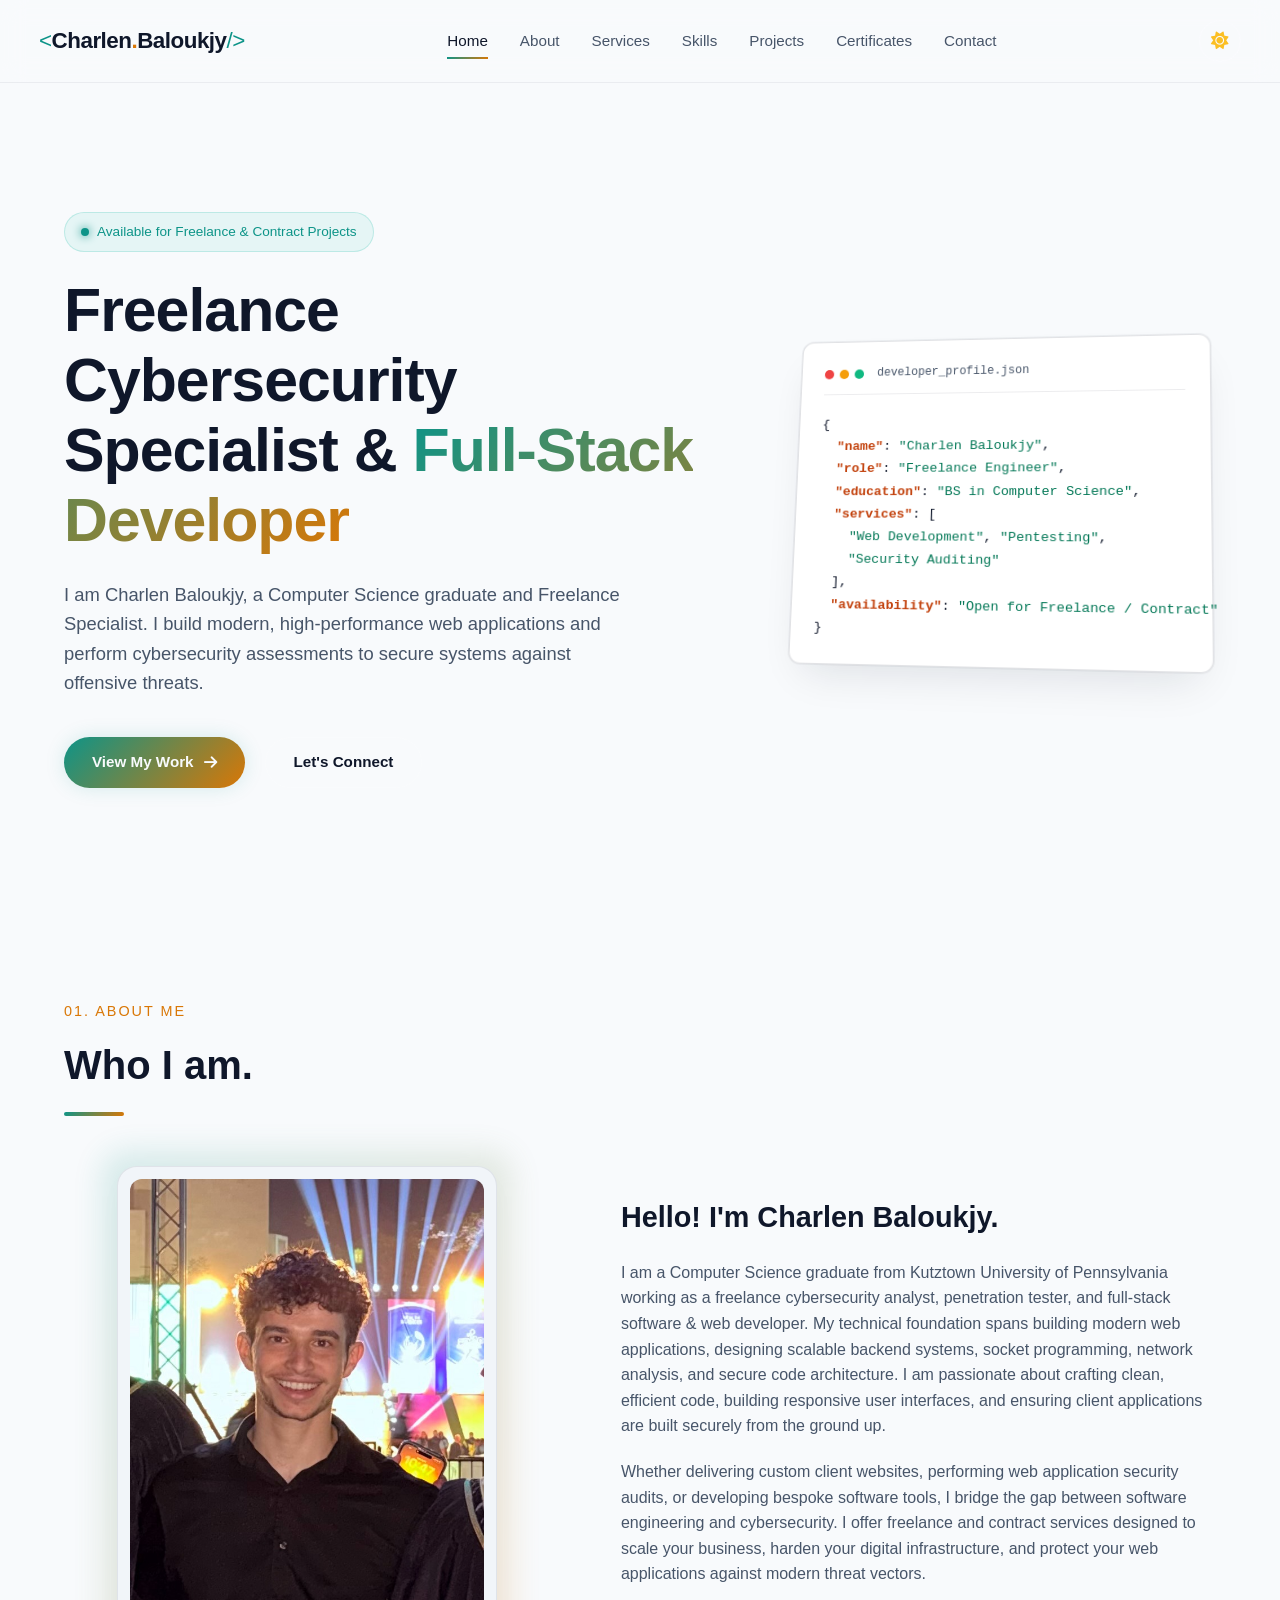
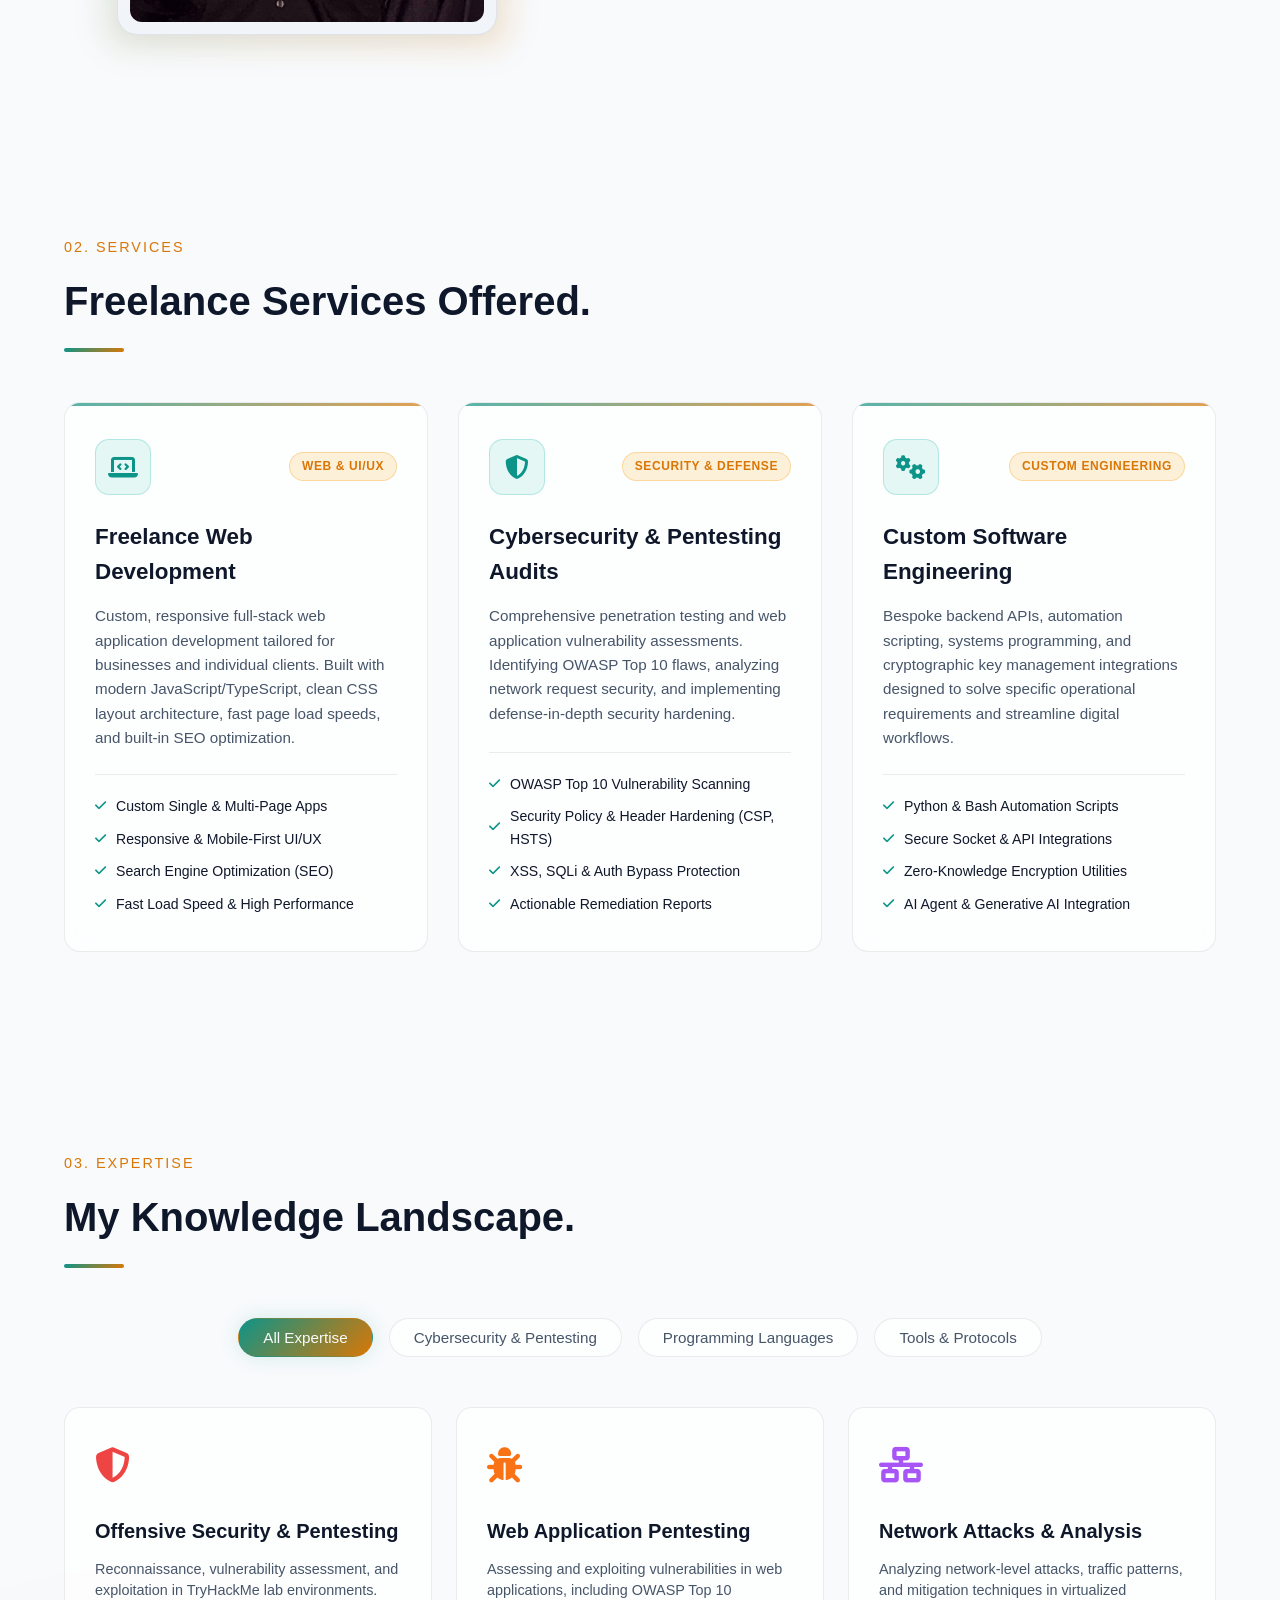
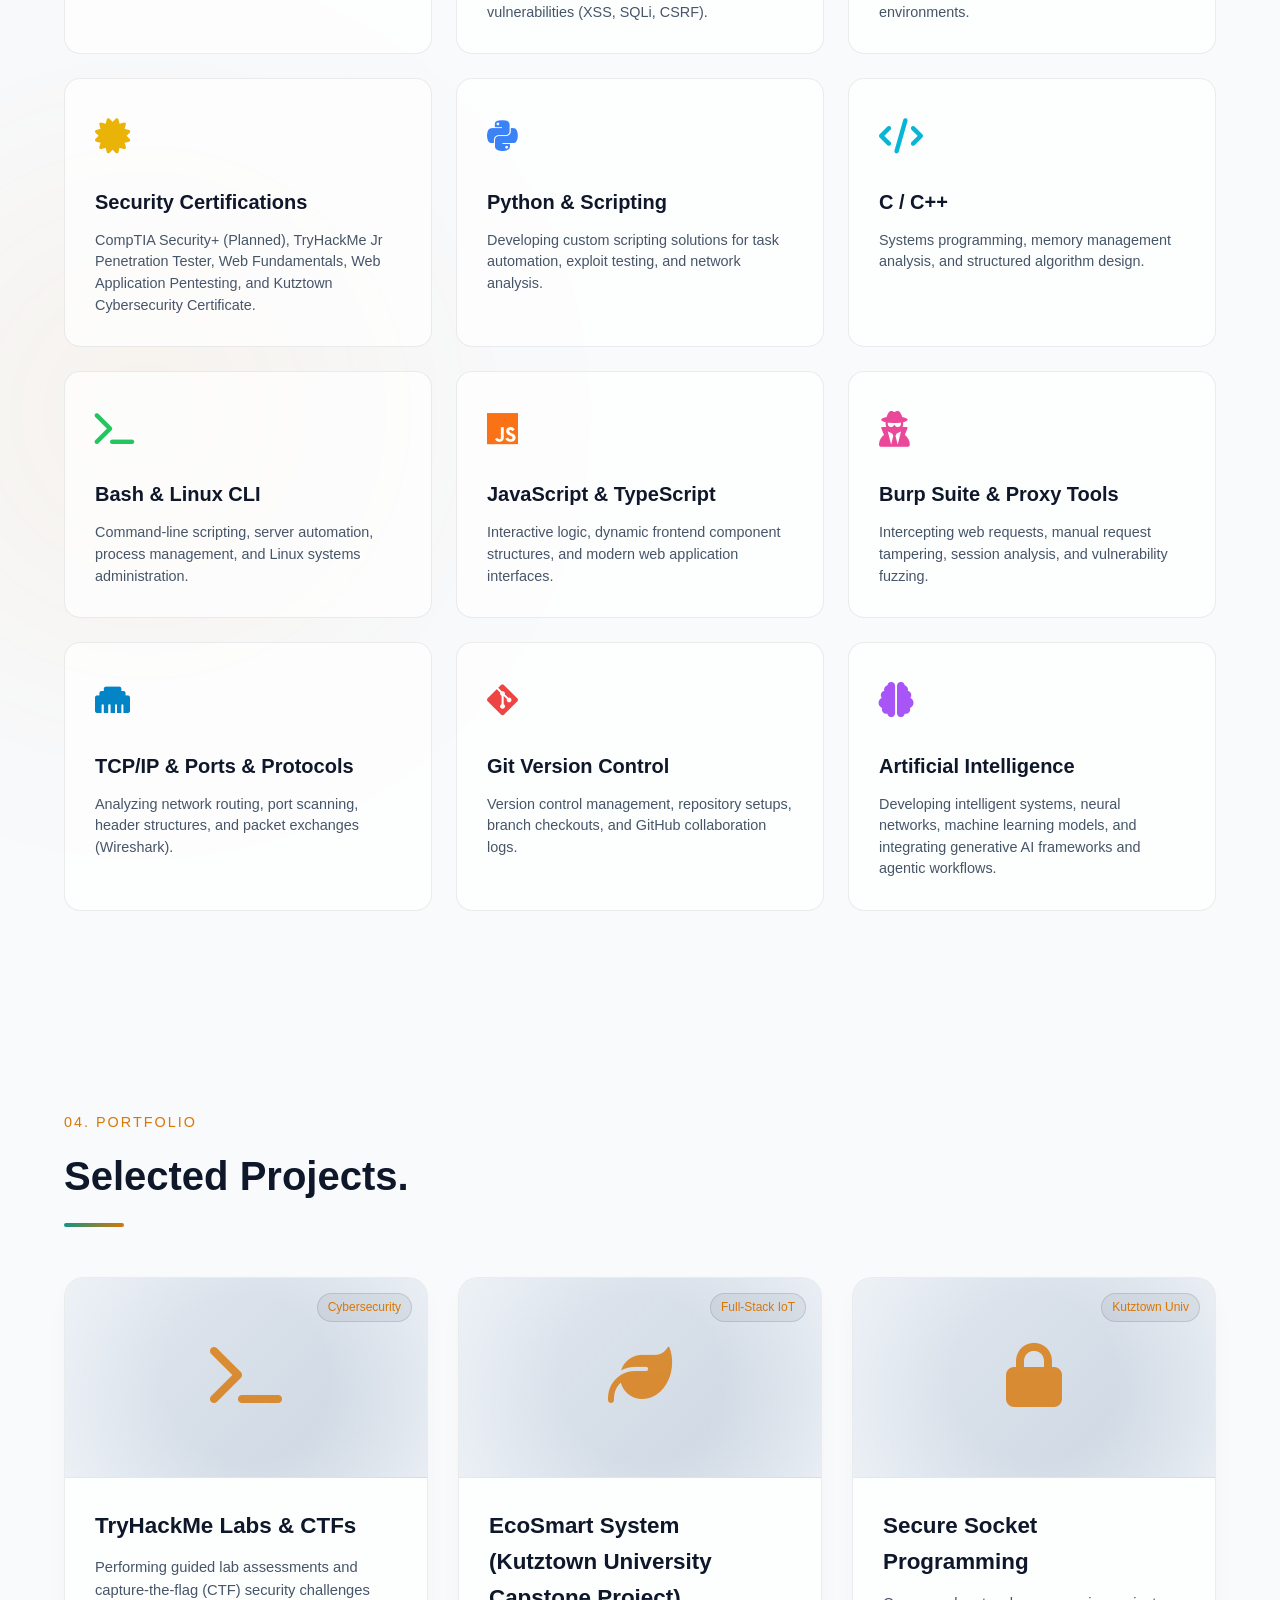
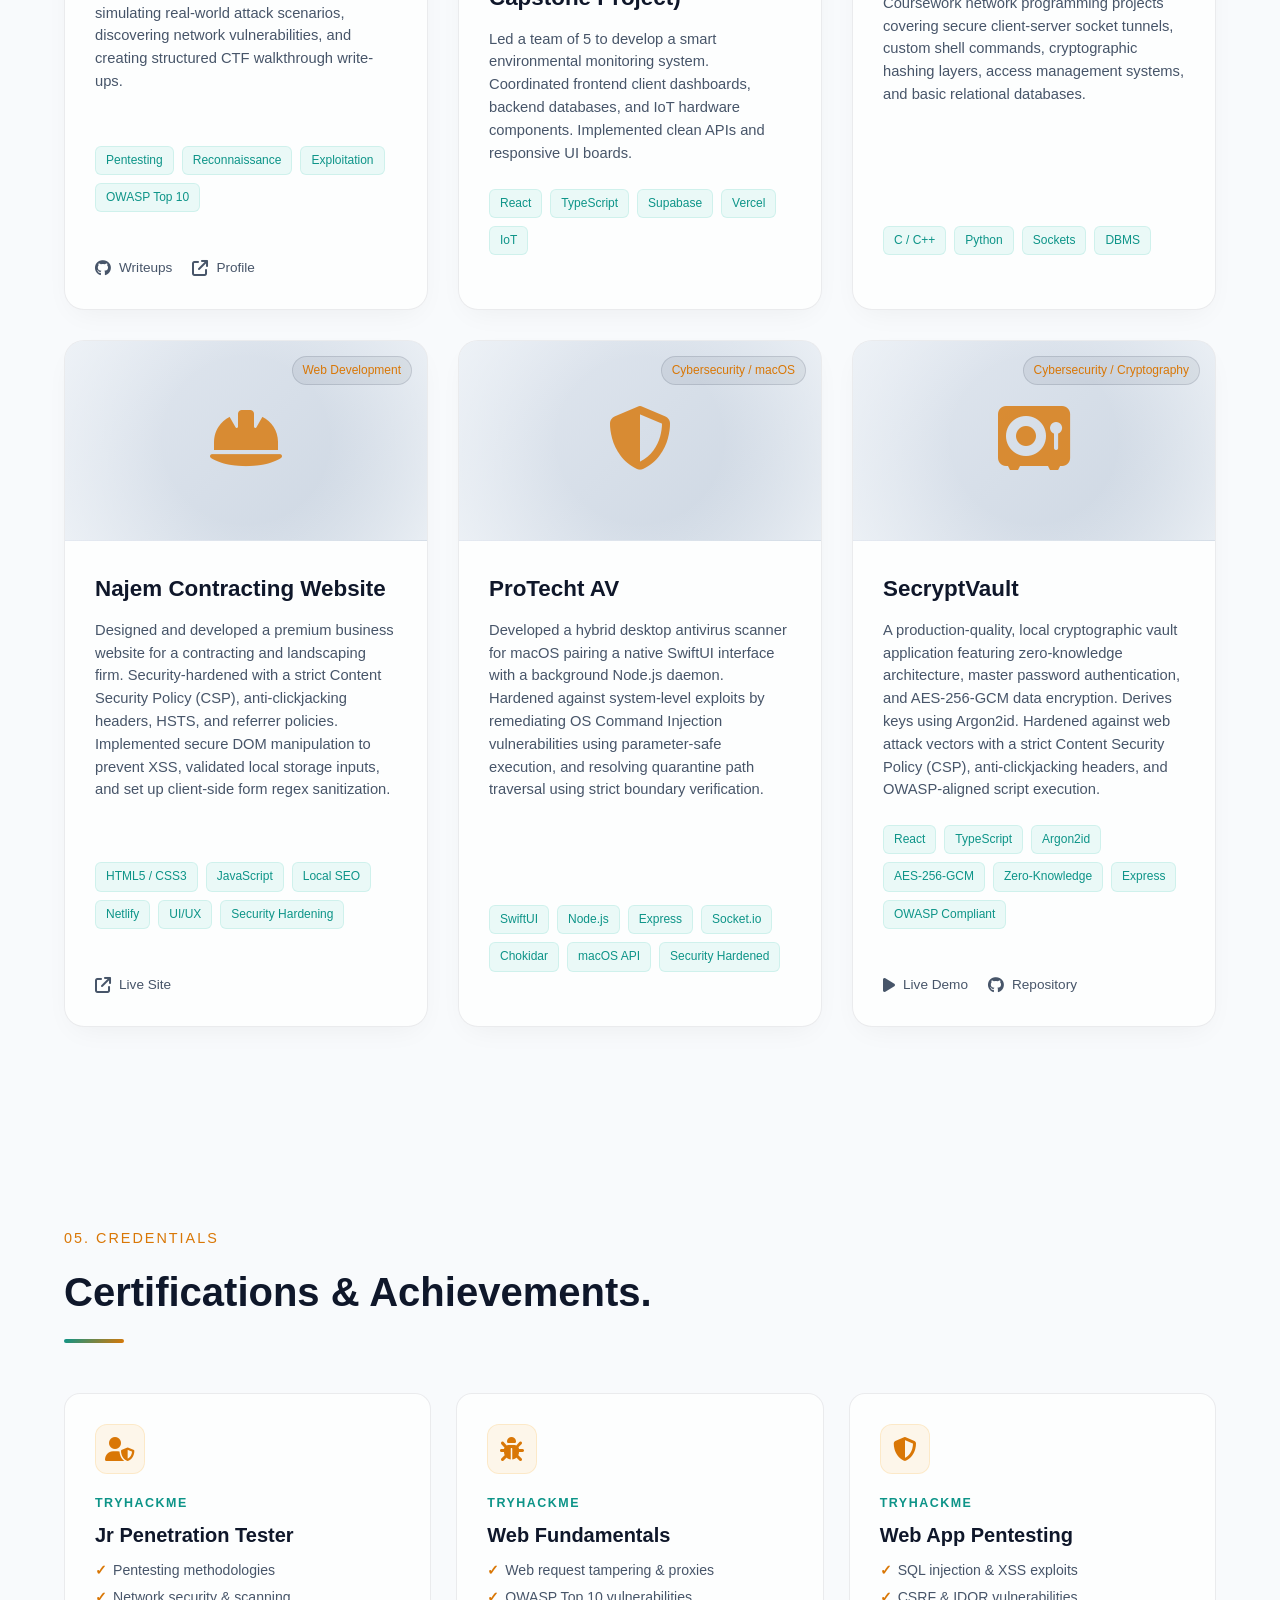
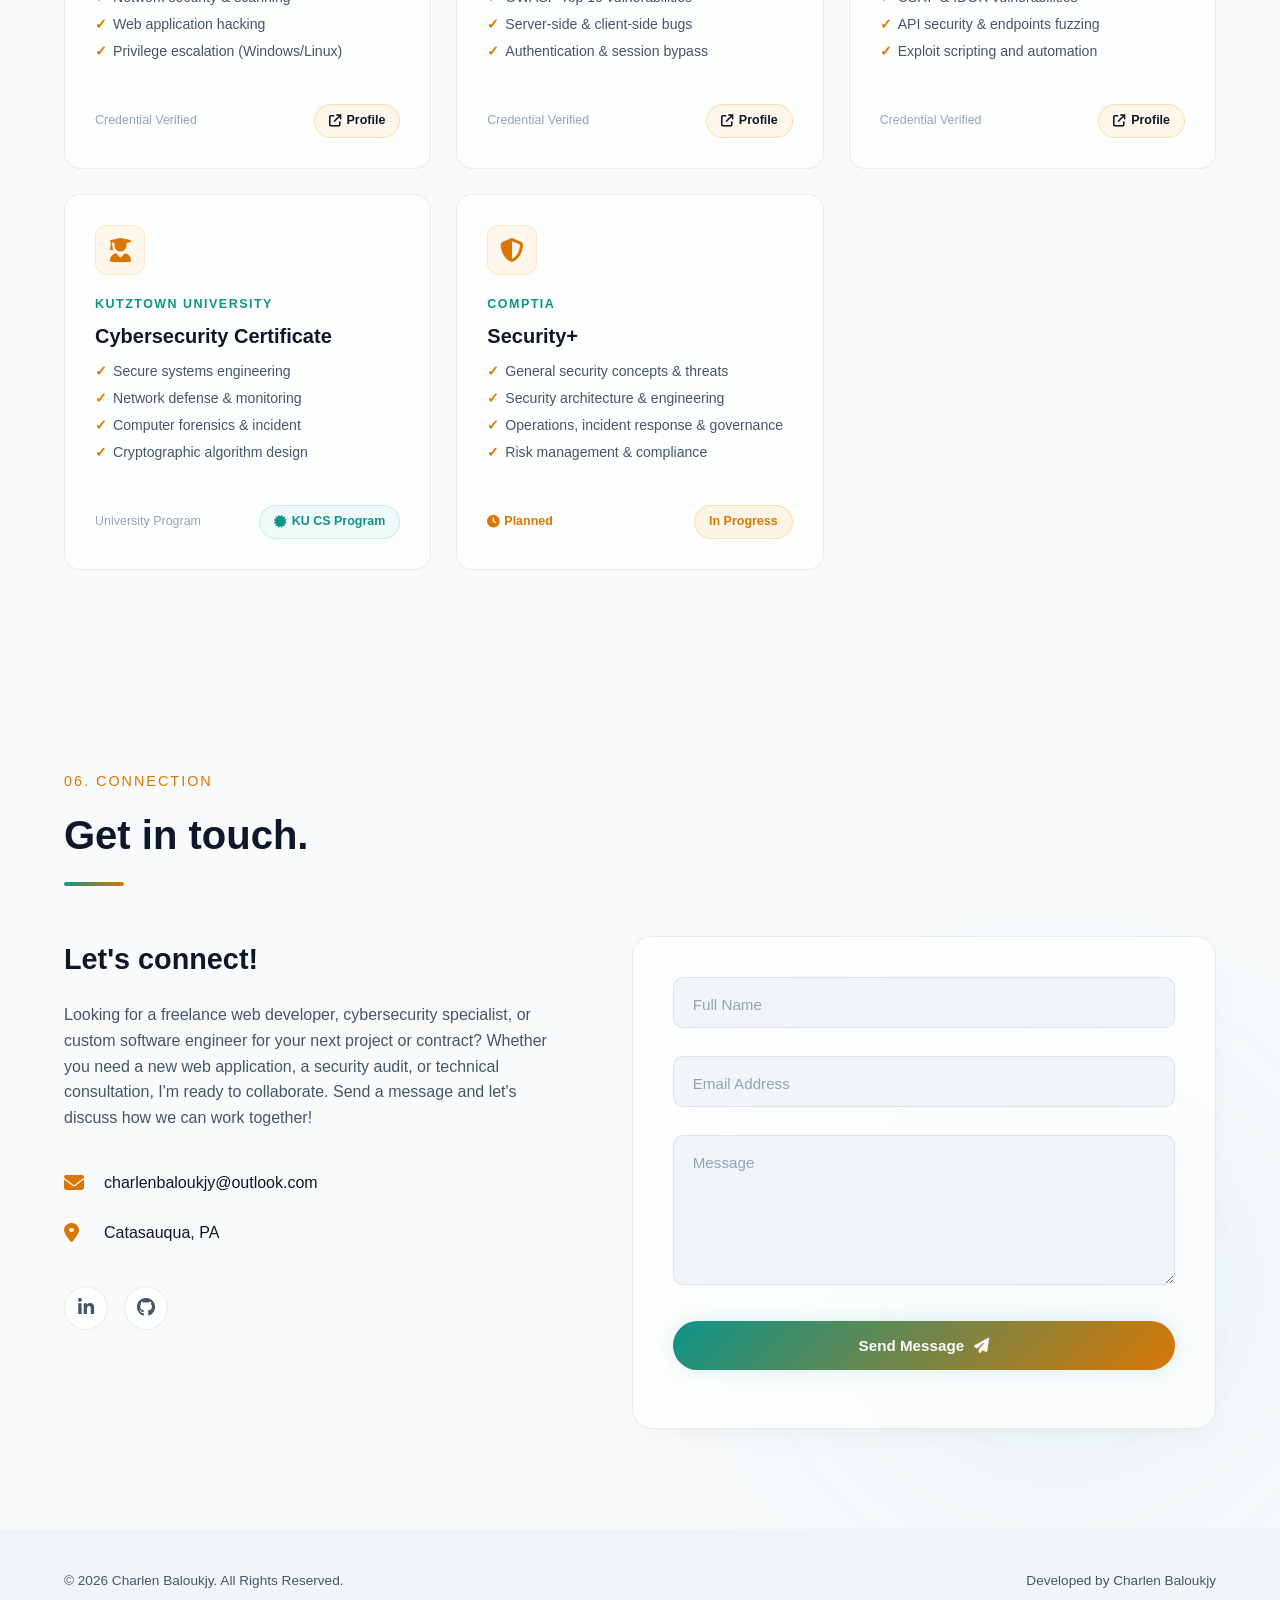
==== commit 60dac147: "fix(ui): restore about avatar dimensions to prevent vertical stretching" ====
--- a/index.html
+++ b/index.html
@@ -339,7 +339,7 @@
         <div class="about-image-wrapper">
           <div class="image-border-glow"></div>
           <div class="about-image-container">
-            <img src="assets/myphoto.jpg" alt="Charlen Baloukjy - Freelance Cybersecurity Specialist &amp; Full-Stack Developer" class="about-avatar" id="about-avatar-img" width="628" height="838" loading="lazy" decoding="async">
+            <img src="assets/myphoto.jpg" alt="Charlen Baloukjy - Freelance Cybersecurity Specialist &amp; Full-Stack Developer" class="about-avatar" id="about-avatar-img">
           </div>
         </div>
         
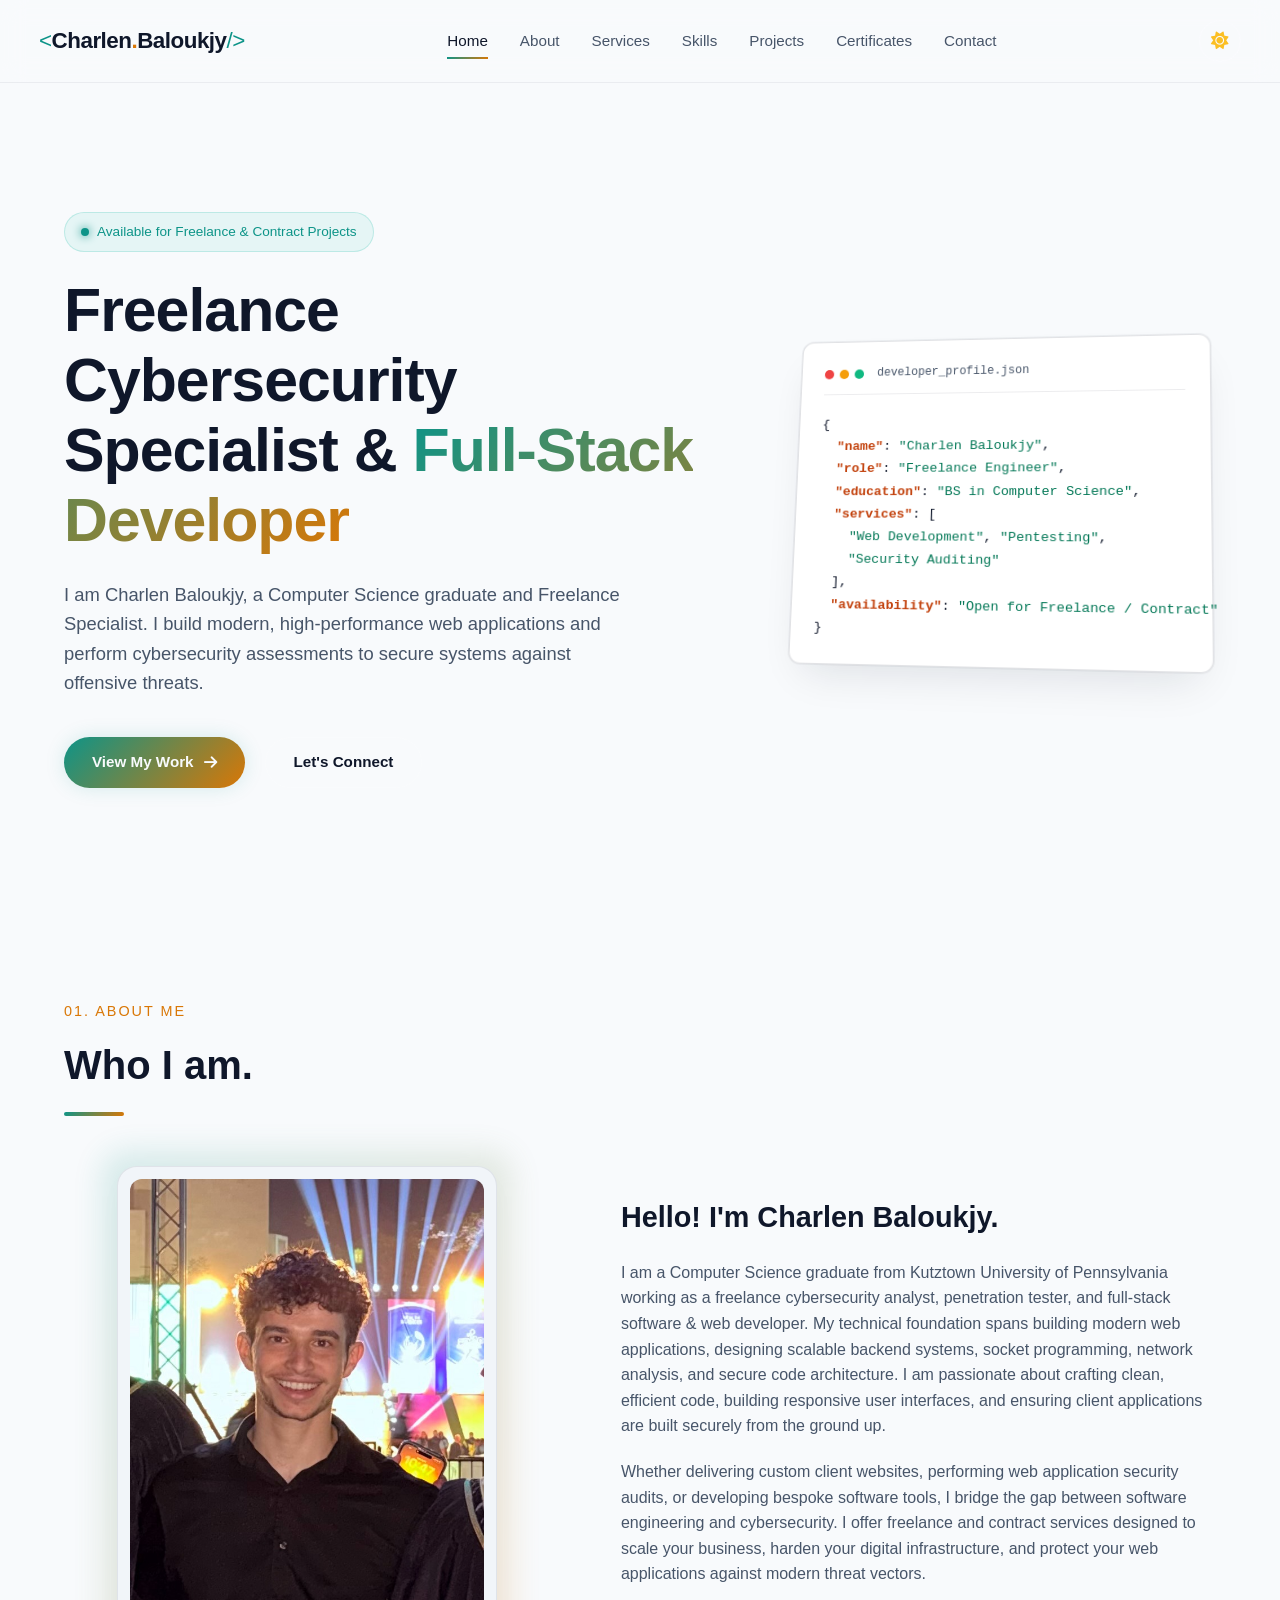
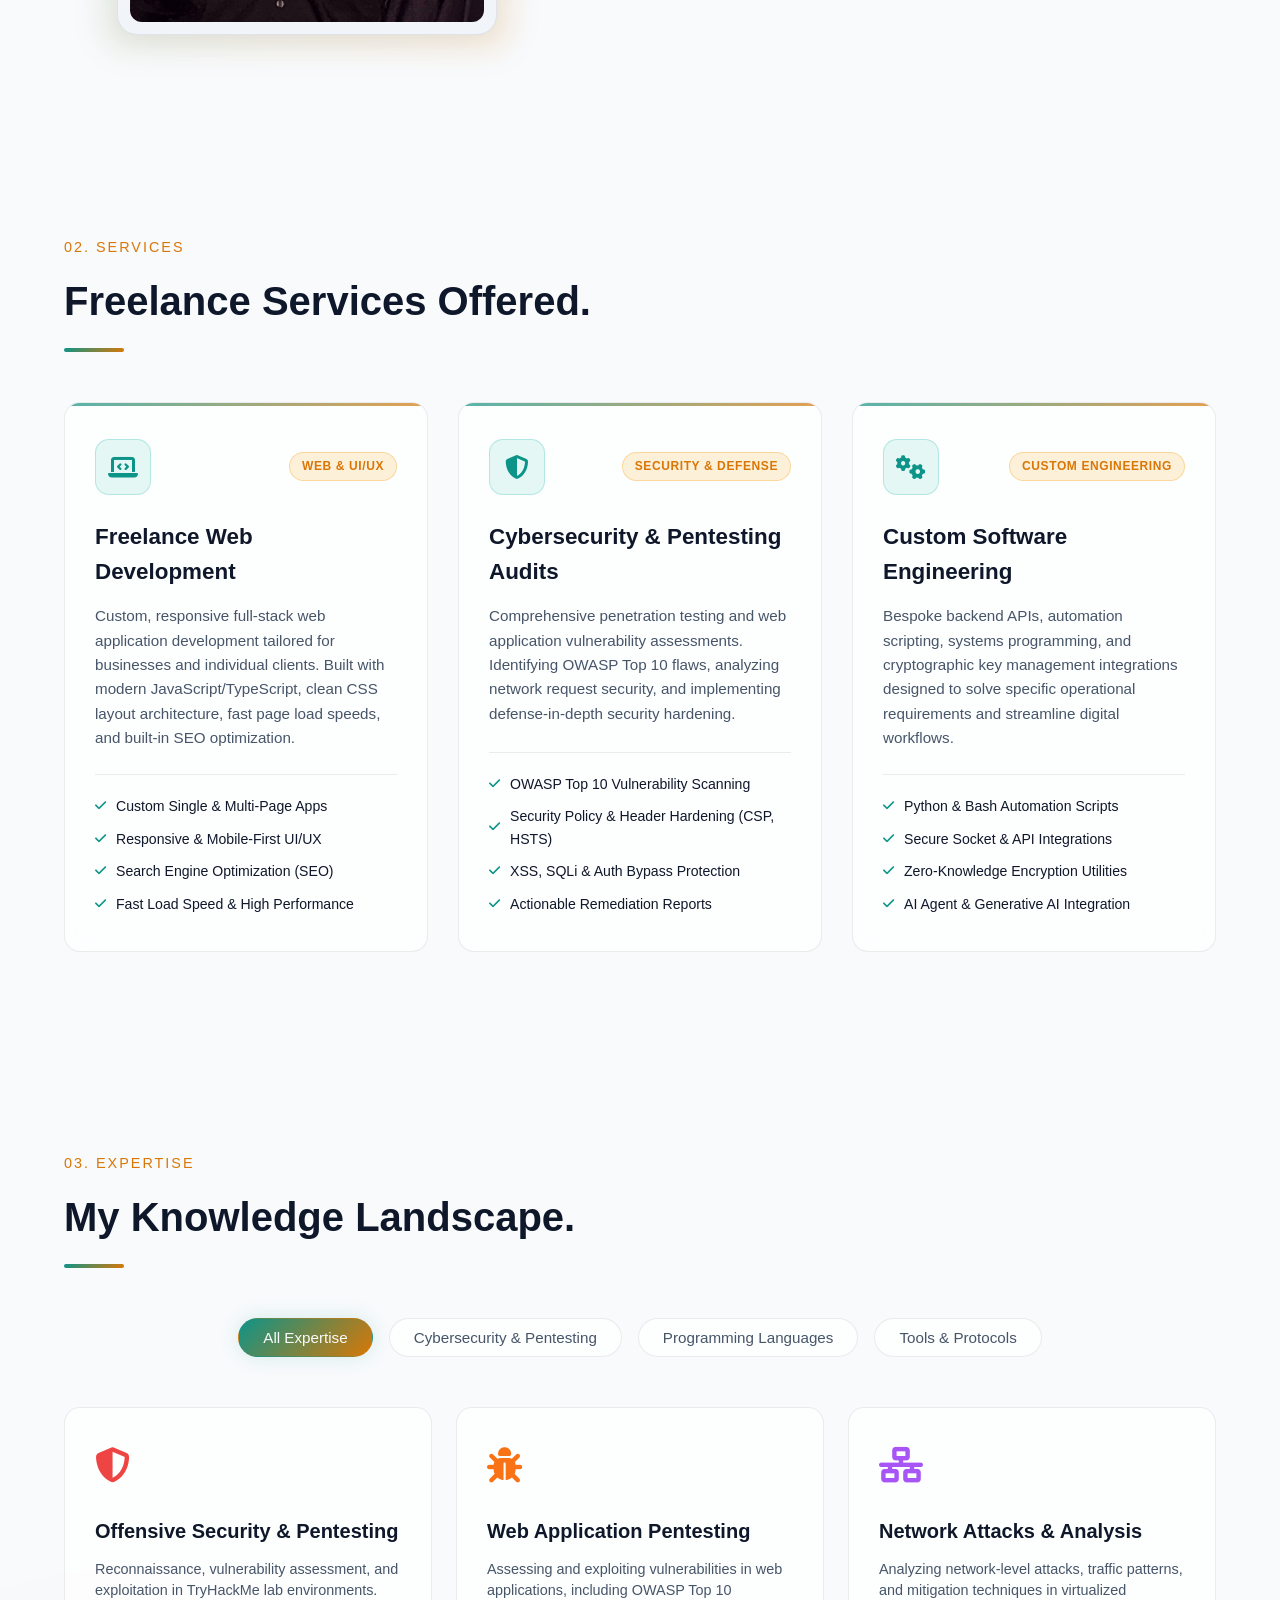
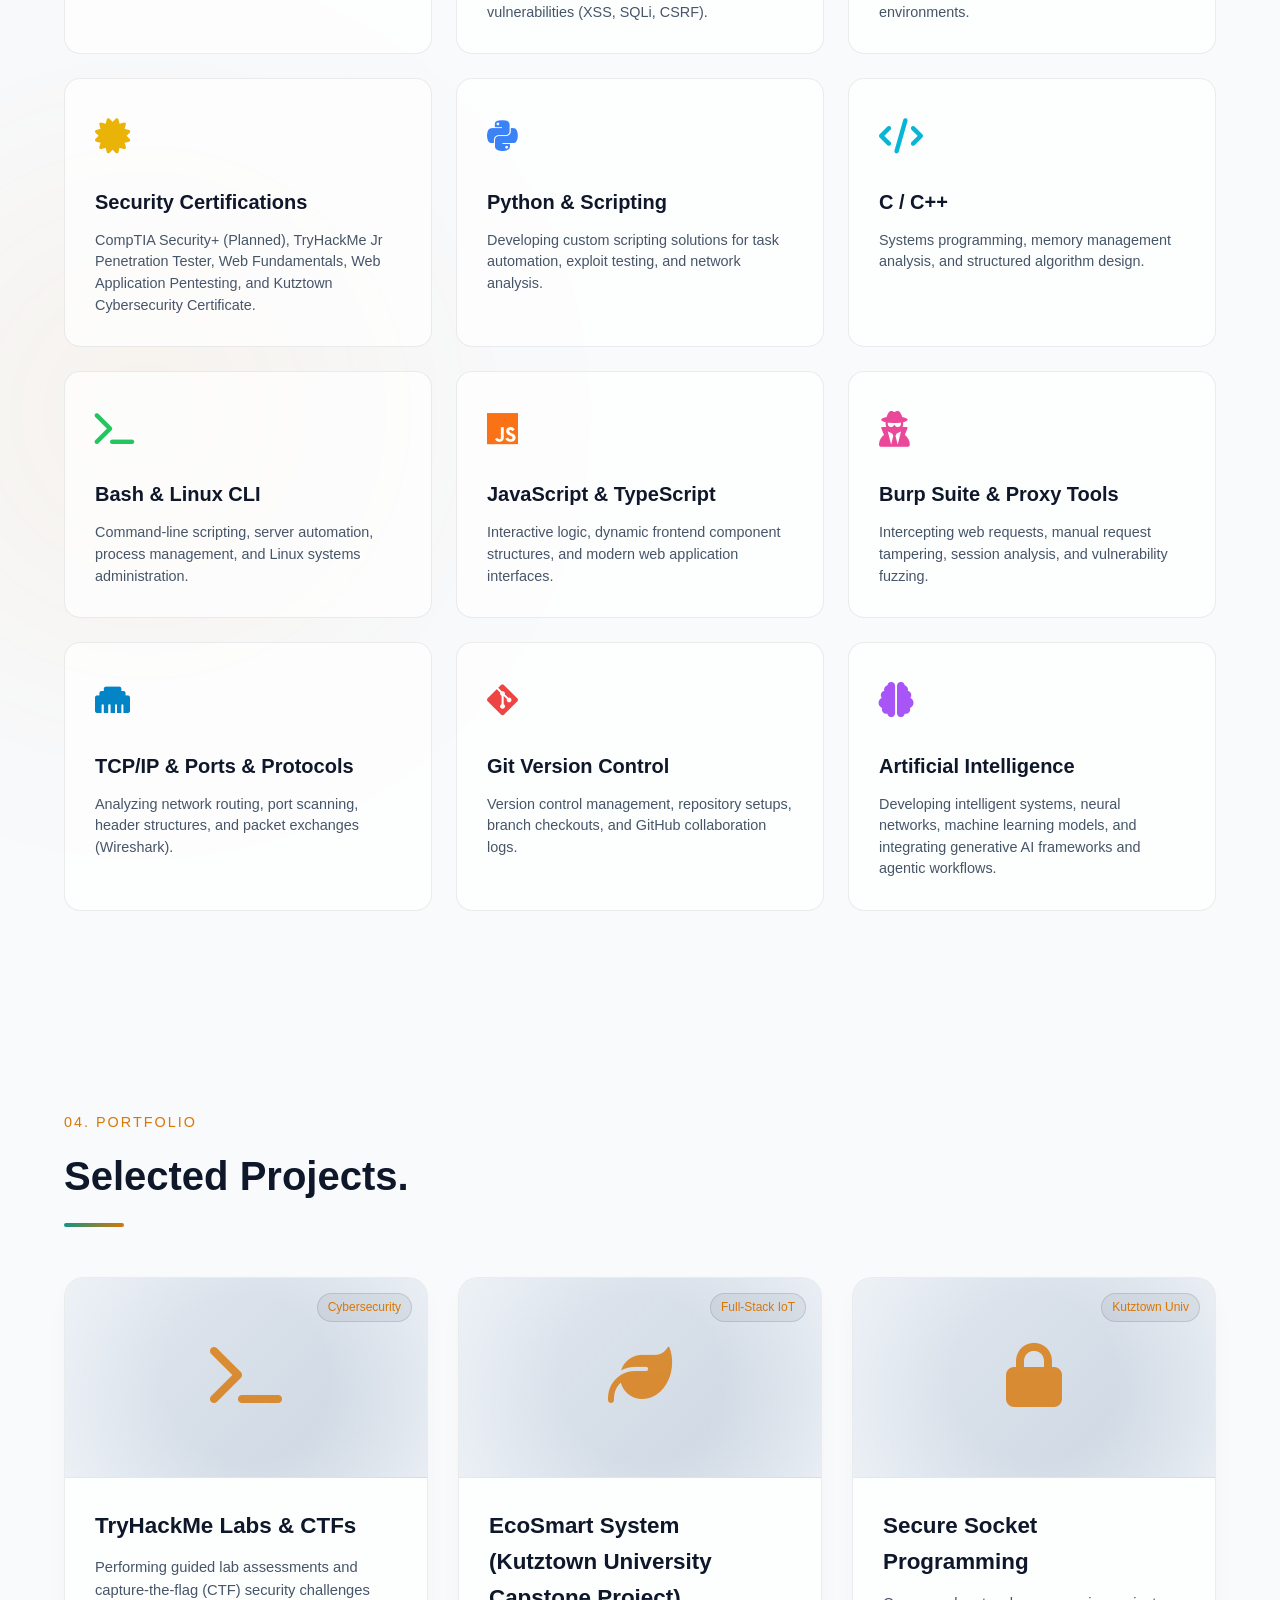
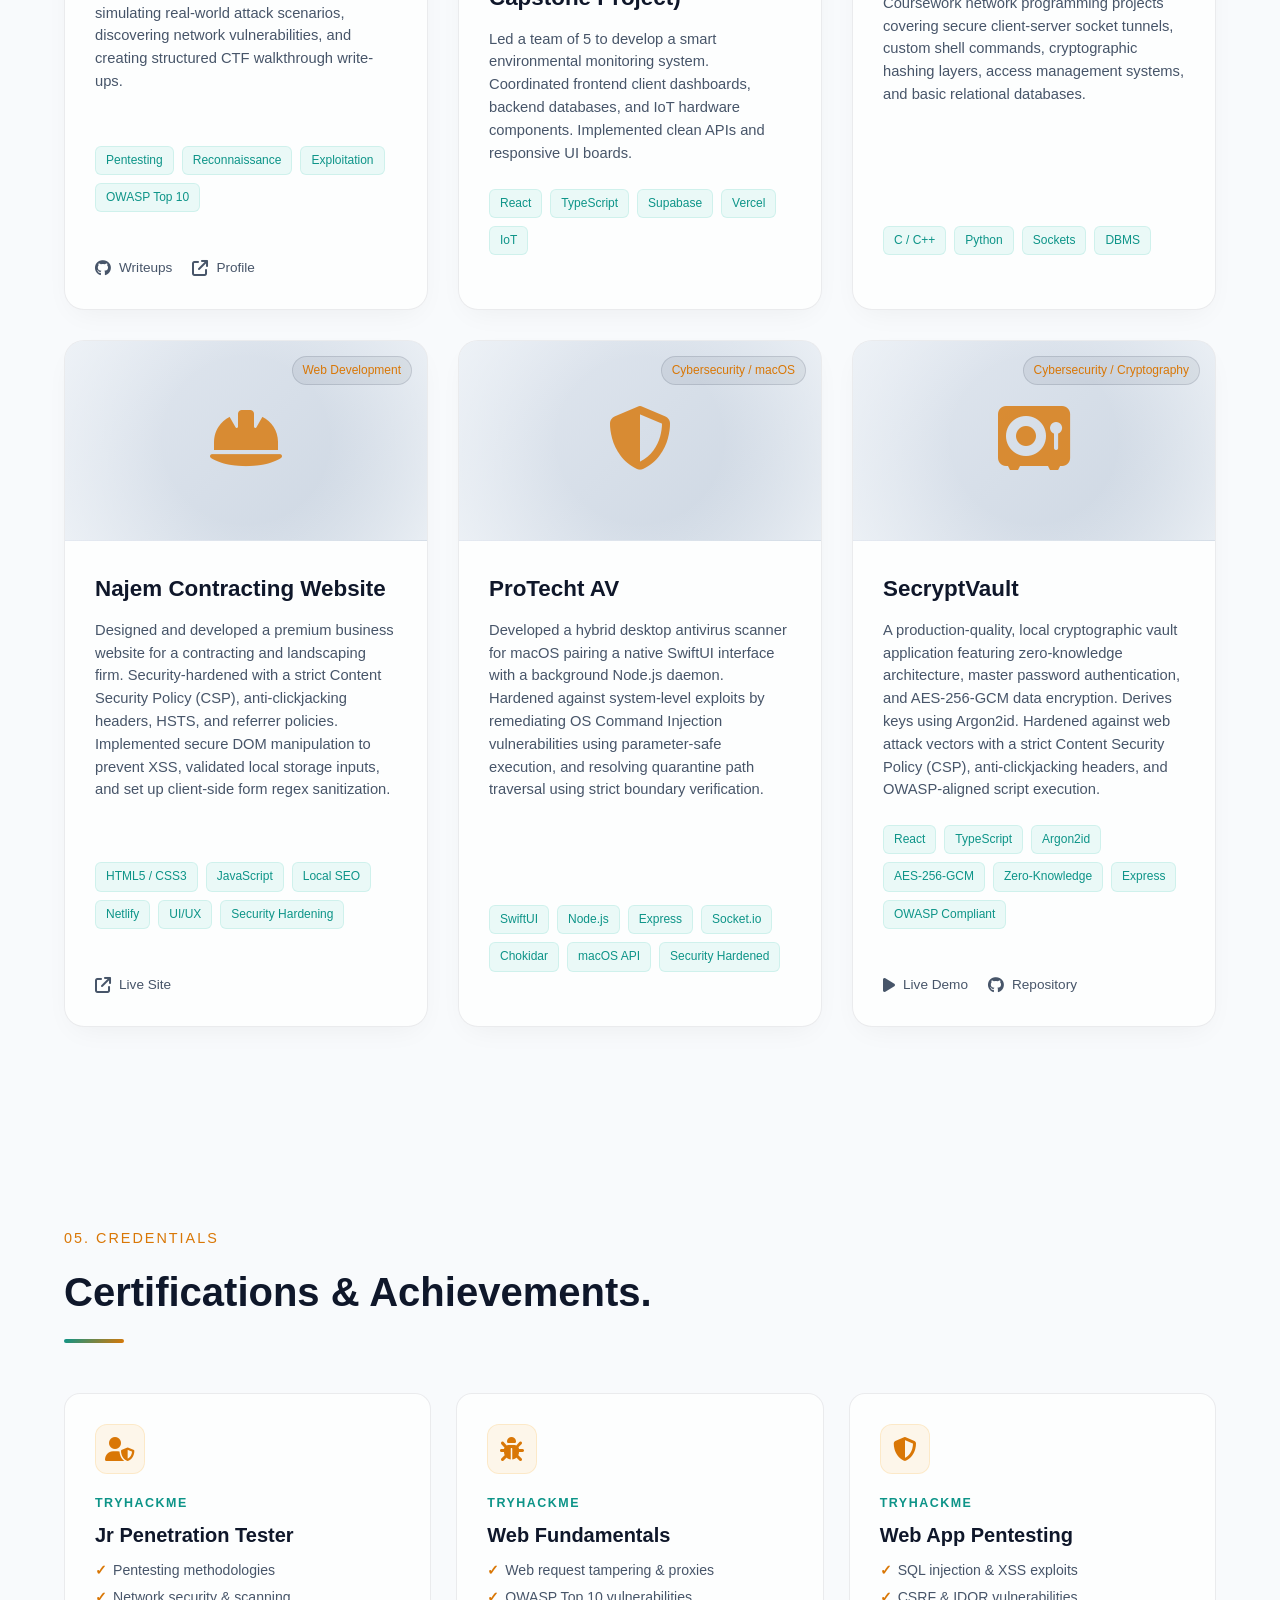
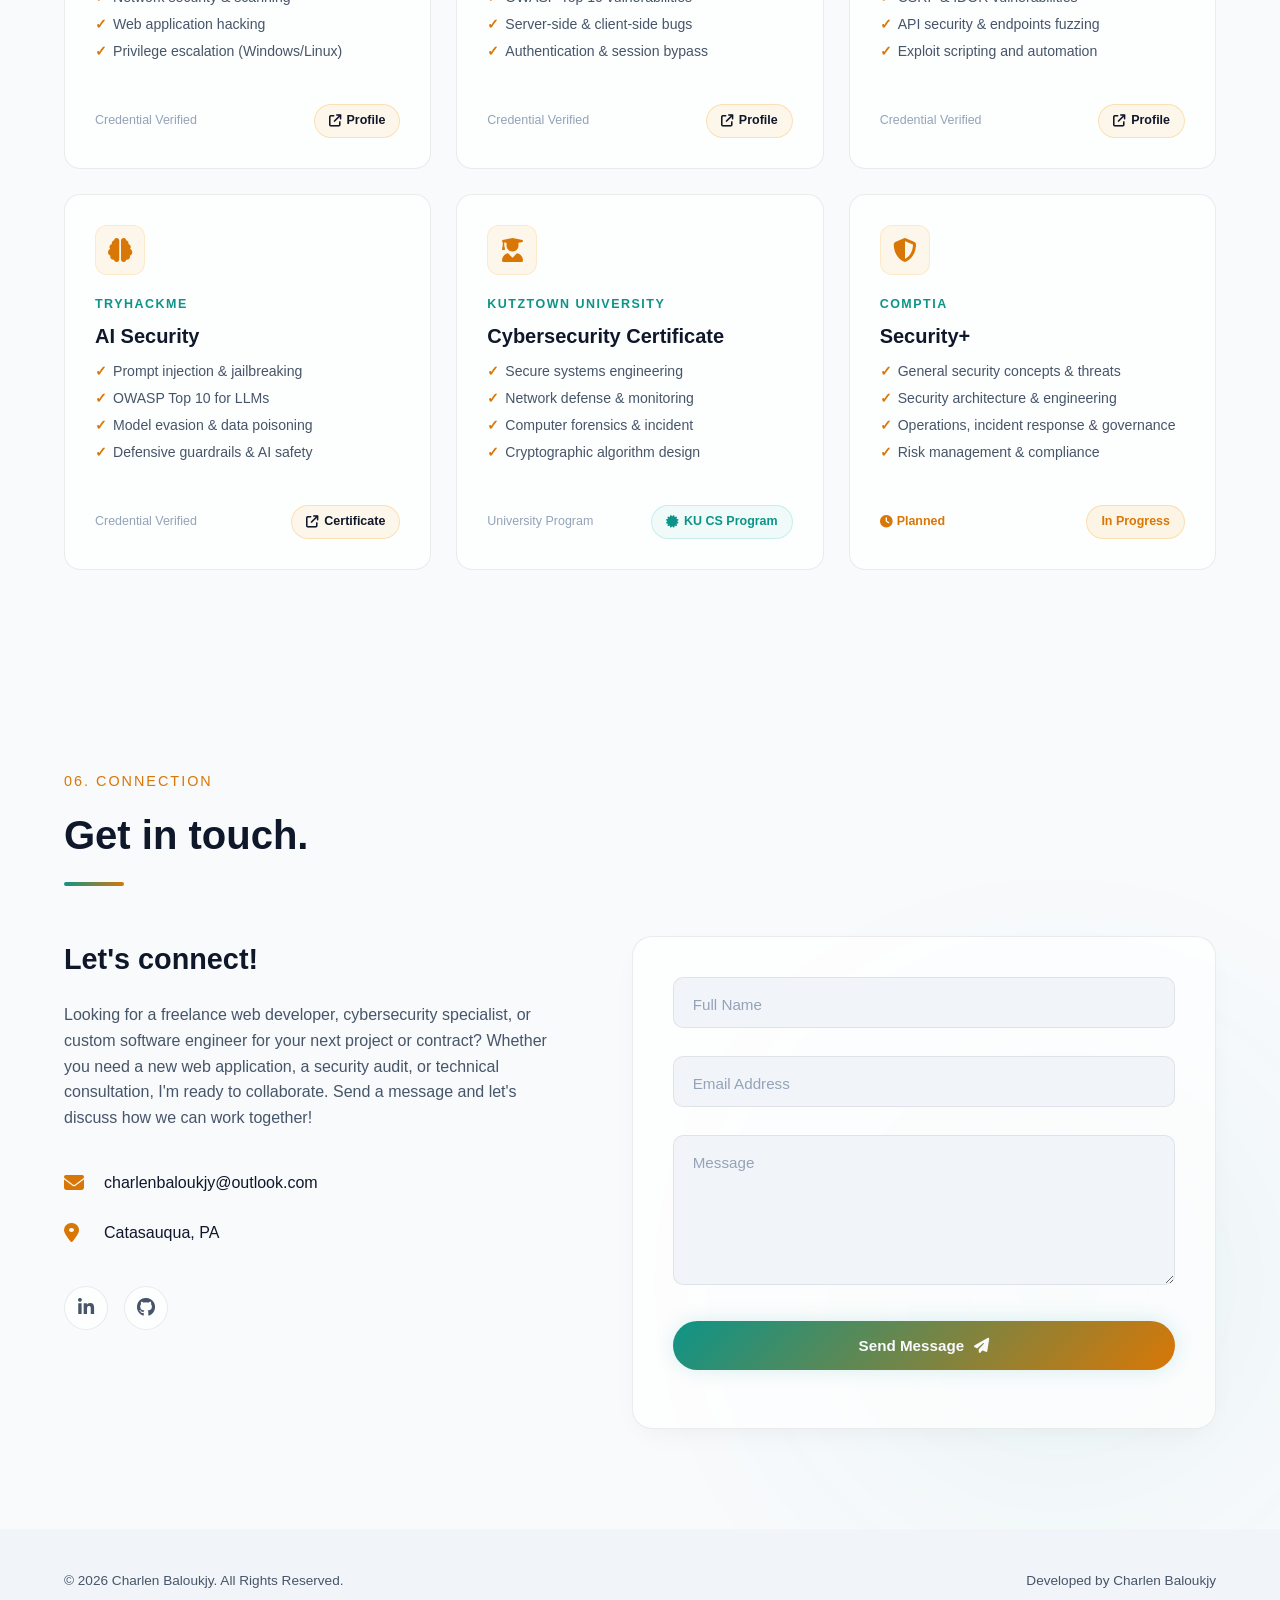
==== commit 4608741d: "feat: add TryHackMe AI Security certificate" ====
--- a/index.html
+++ b/index.html
@@ -136,6 +136,7 @@
           "Offensive Security",
           "Web Application Pentesting",
           "OWASP Top 10",
+          "AI Security",
           "Software Engineering",
           "Full-Stack Web Development",
           "Network Security",
@@ -772,6 +773,27 @@
         </div>
 
         <!-- Cert 4 -->
+        <div class="certificate-card" id="cert-ai-security">
+          <div class="cert-icon-wrapper">
+            <i class="fa-solid fa-brain"></i>
+          </div>
+          <span class="cert-issuer">TryHackMe</span>
+          <h3 class="cert-title">AI Security</h3>
+          <div class="cert-details">
+            <ul>
+              <li>Prompt injection &amp; jailbreaking</li>
+              <li>OWASP Top 10 for LLMs</li>
+              <li>Model evasion &amp; data poisoning</li>
+              <li>Defensive guardrails &amp; AI safety</li>
+            </ul>
+          </div>
+          <div class="cert-footer">
+            <span class="cert-date">Credential Verified</span>
+            <a href="https://tryhackme.com/certificate/THM-BZAZCUZLDD" target="_blank" rel="noopener noreferrer" class="cert-link" aria-label="View TryHackMe AI Security Certificate"><i class="fa-solid fa-arrow-up-right-from-square"></i> Certificate</a>
+          </div>
+        </div>
+
+        <!-- Cert 5 -->
         <div class="certificate-card" id="cert-ku-cyber">
           <div class="cert-icon-wrapper">
             <i class="fa-solid fa-user-graduate"></i>
@@ -792,7 +814,7 @@
           </div>
         </div>
 
-        <!-- Cert 5 (Planned) -->
+        <!-- Cert 6 (Planned) -->
         <div class="certificate-card" id="cert-comptia-secplus">
           <div class="cert-icon-wrapper">
             <i class="fa-solid fa-shield-halved"></i>
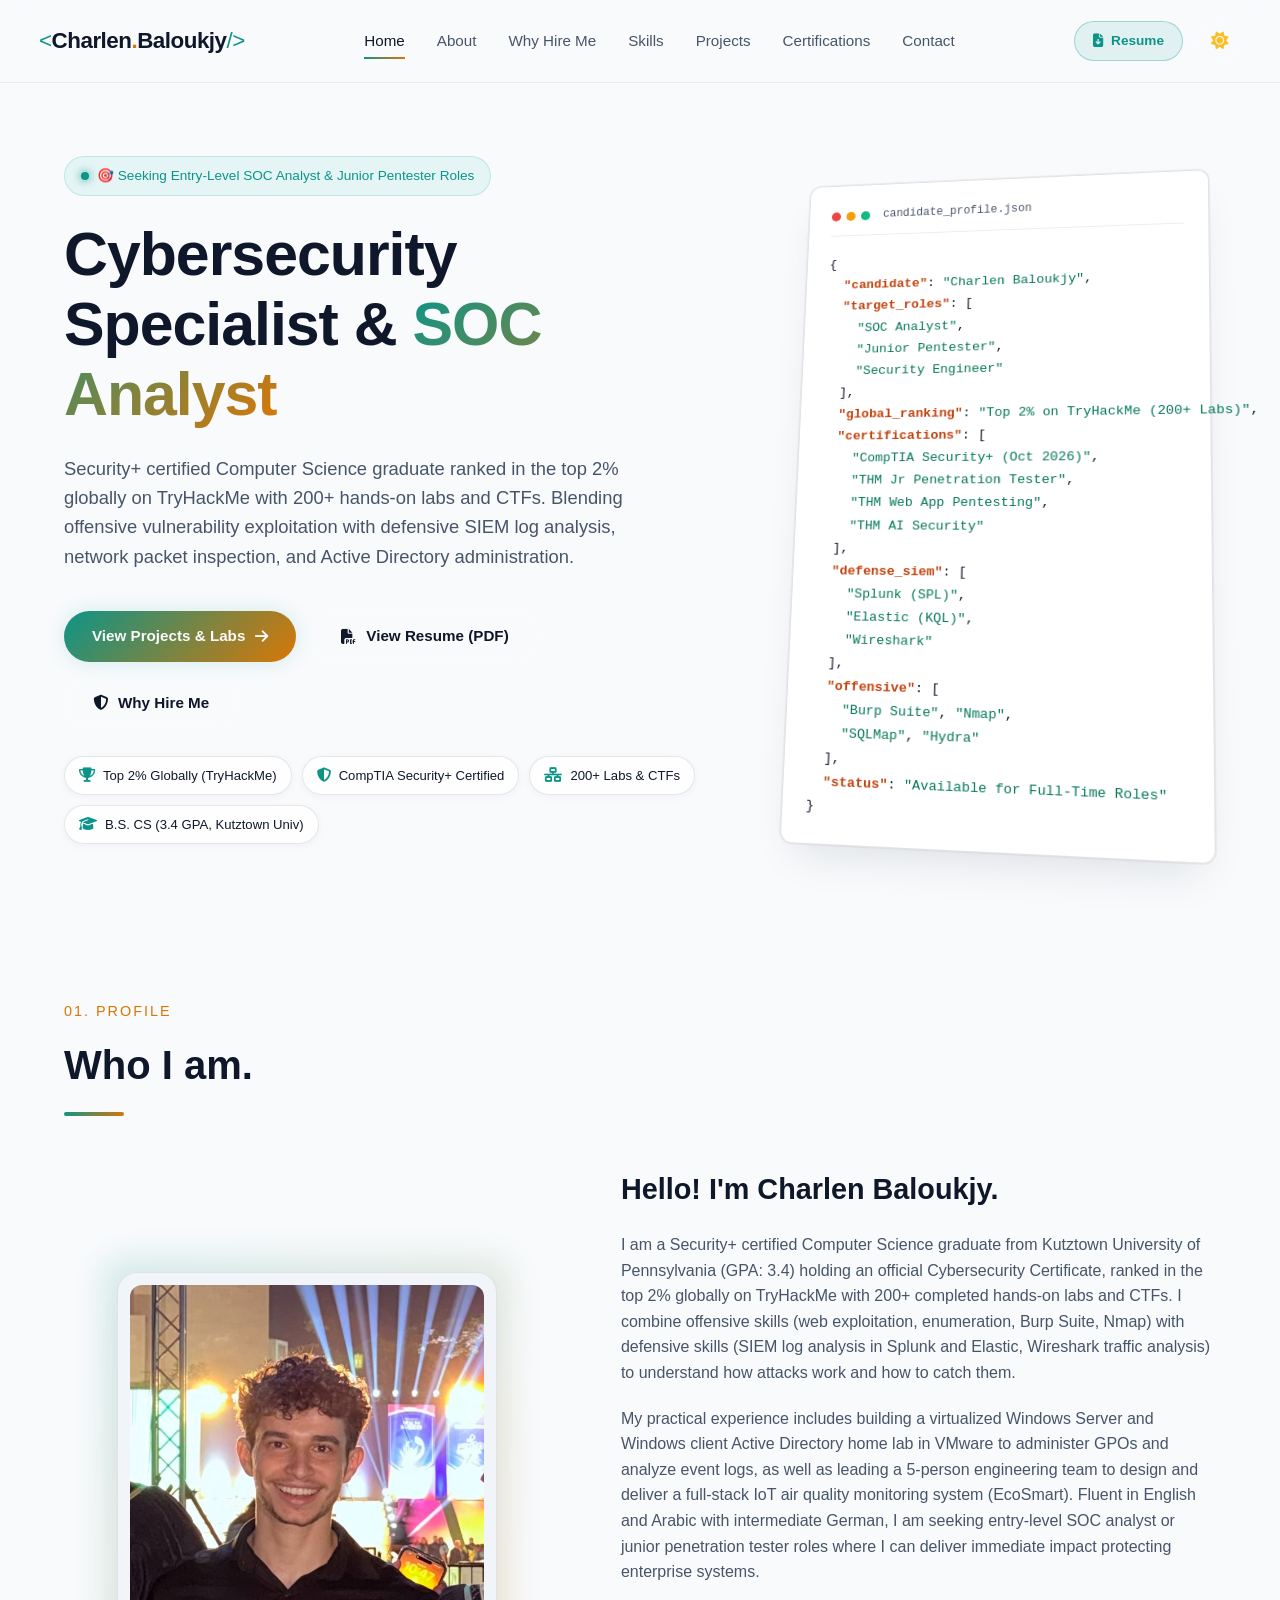
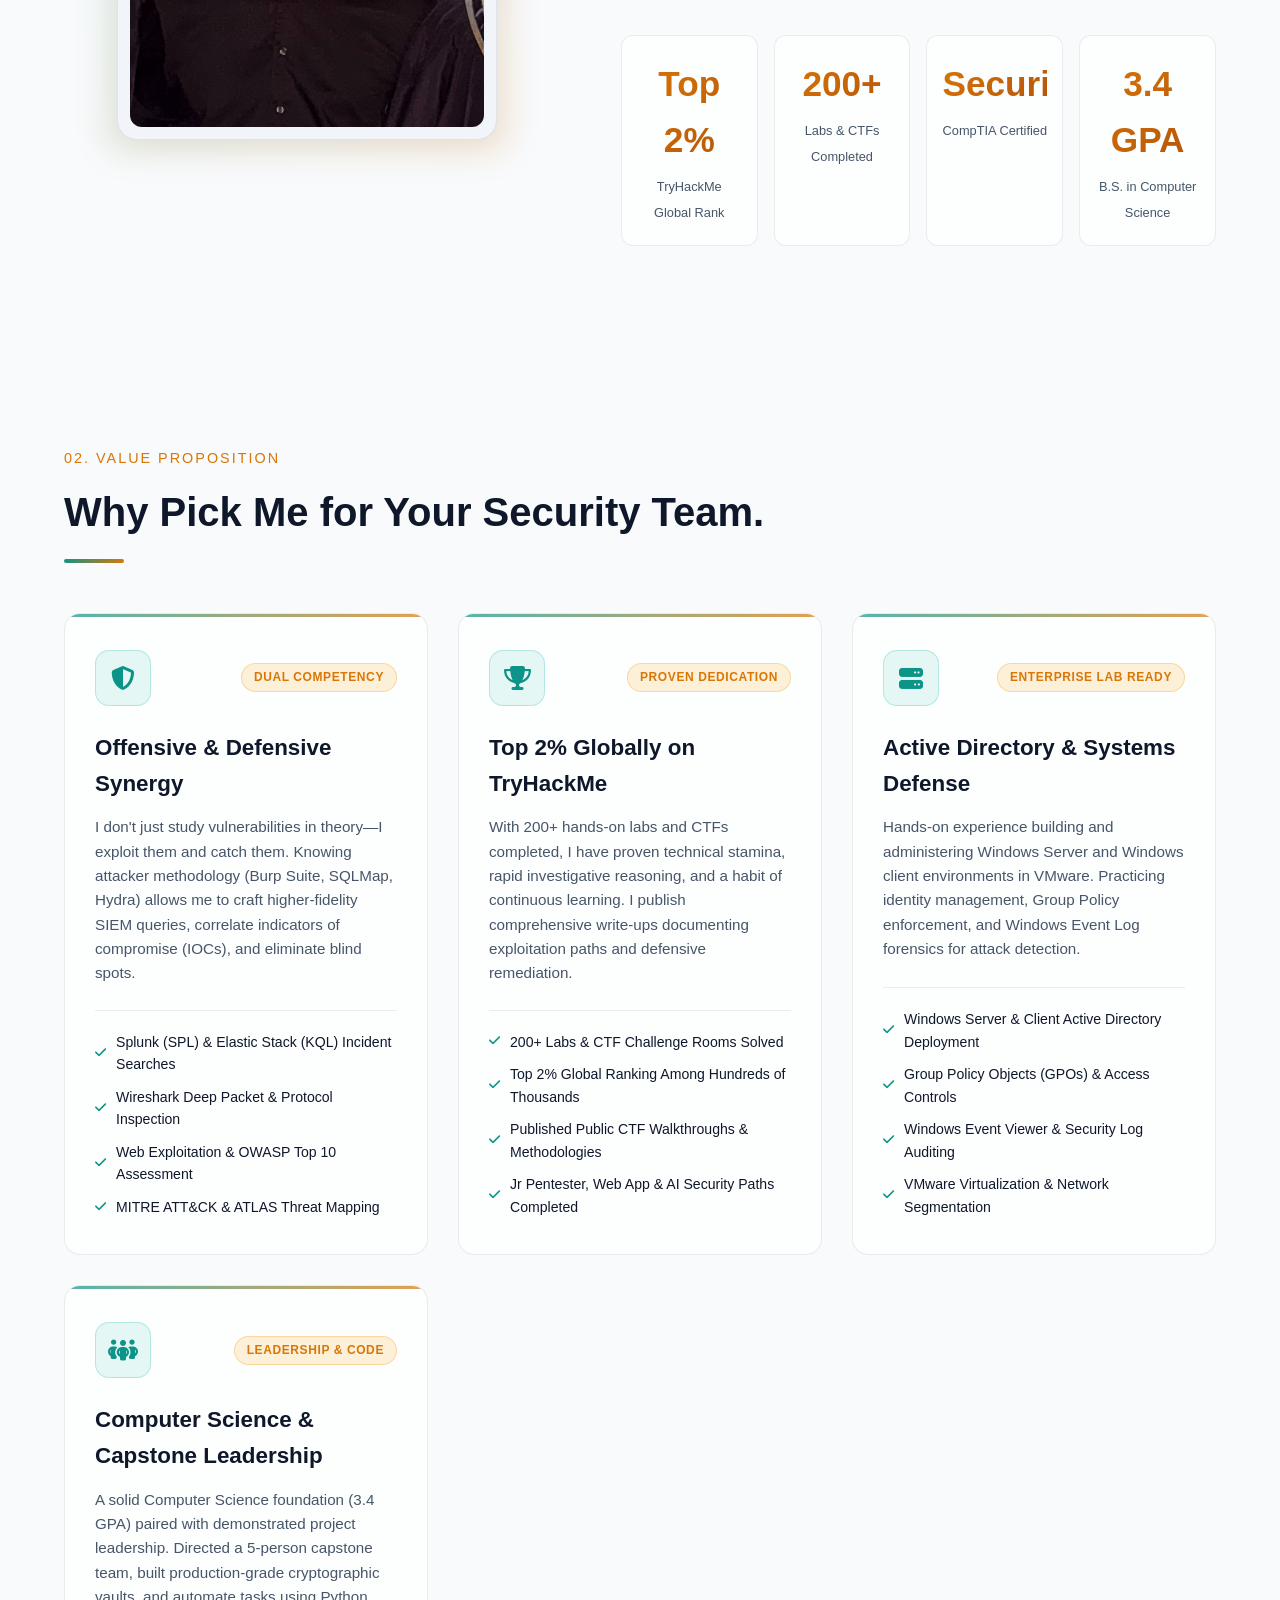
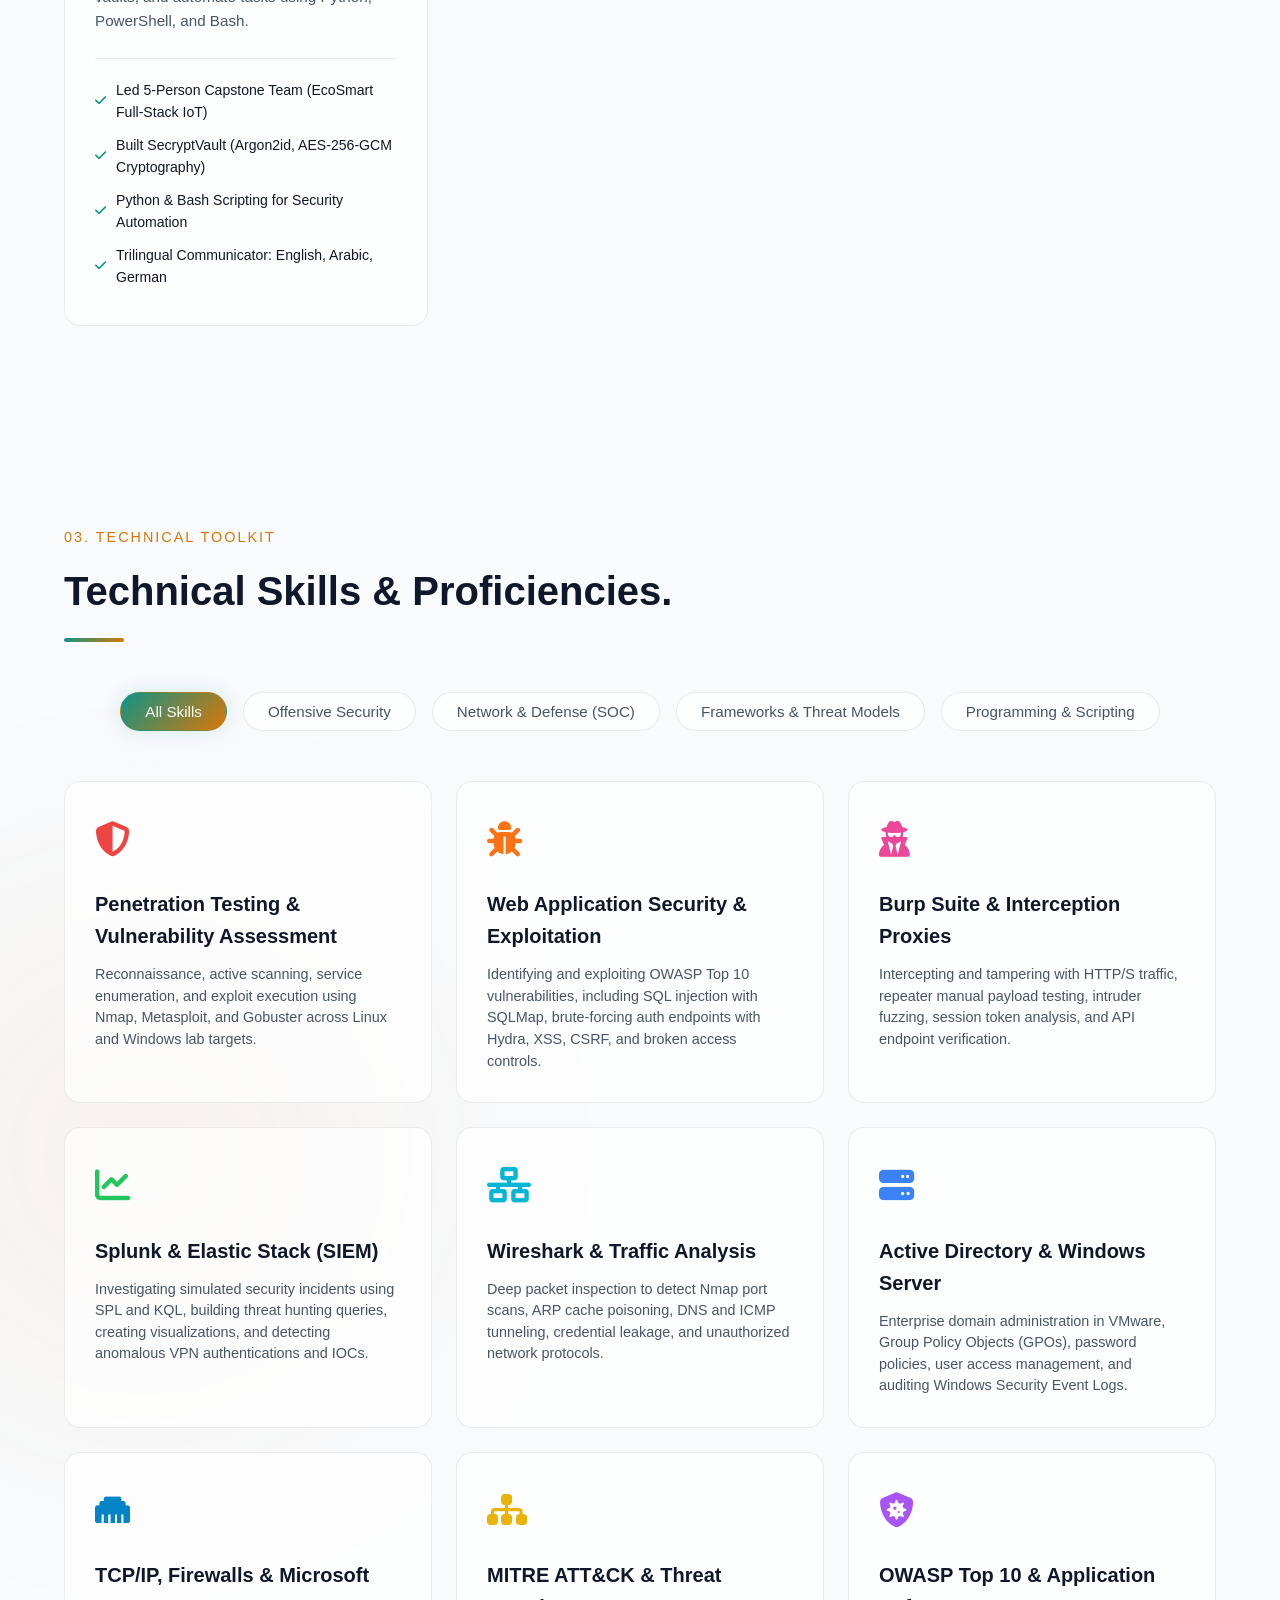
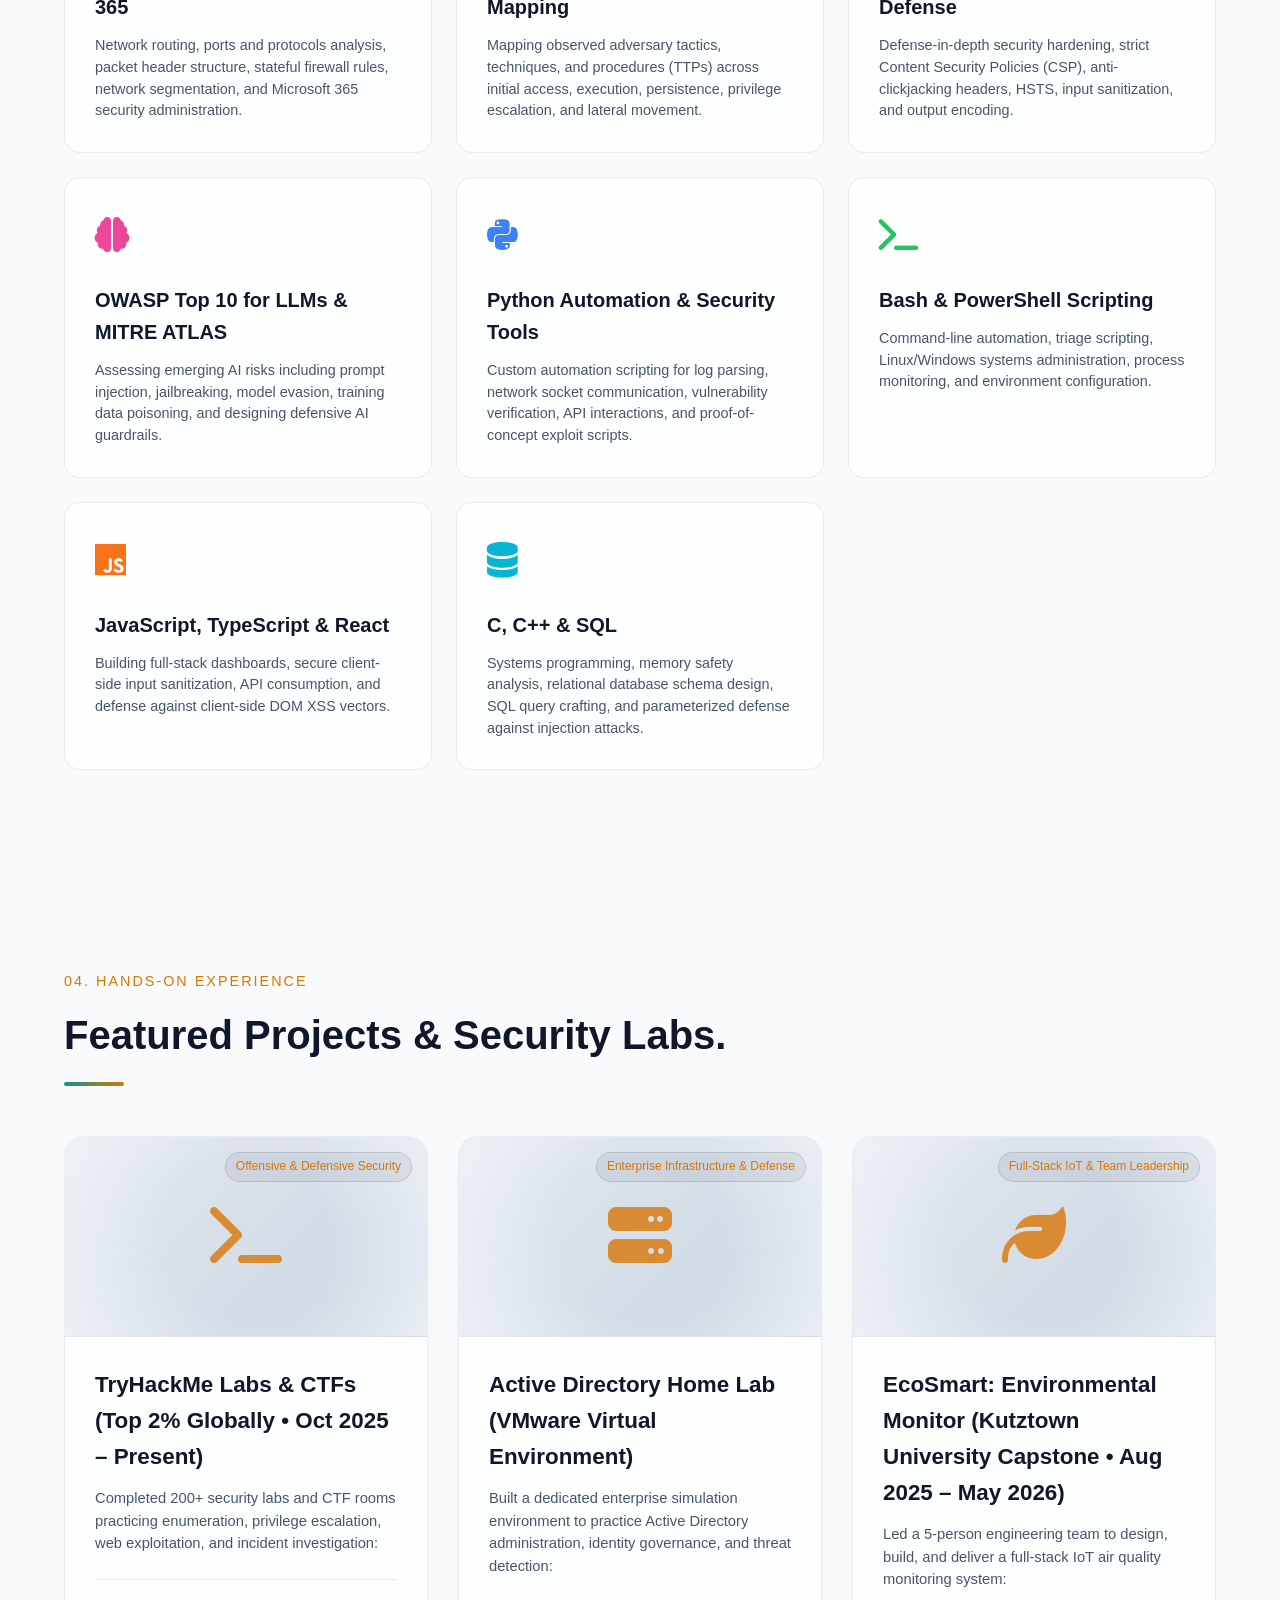
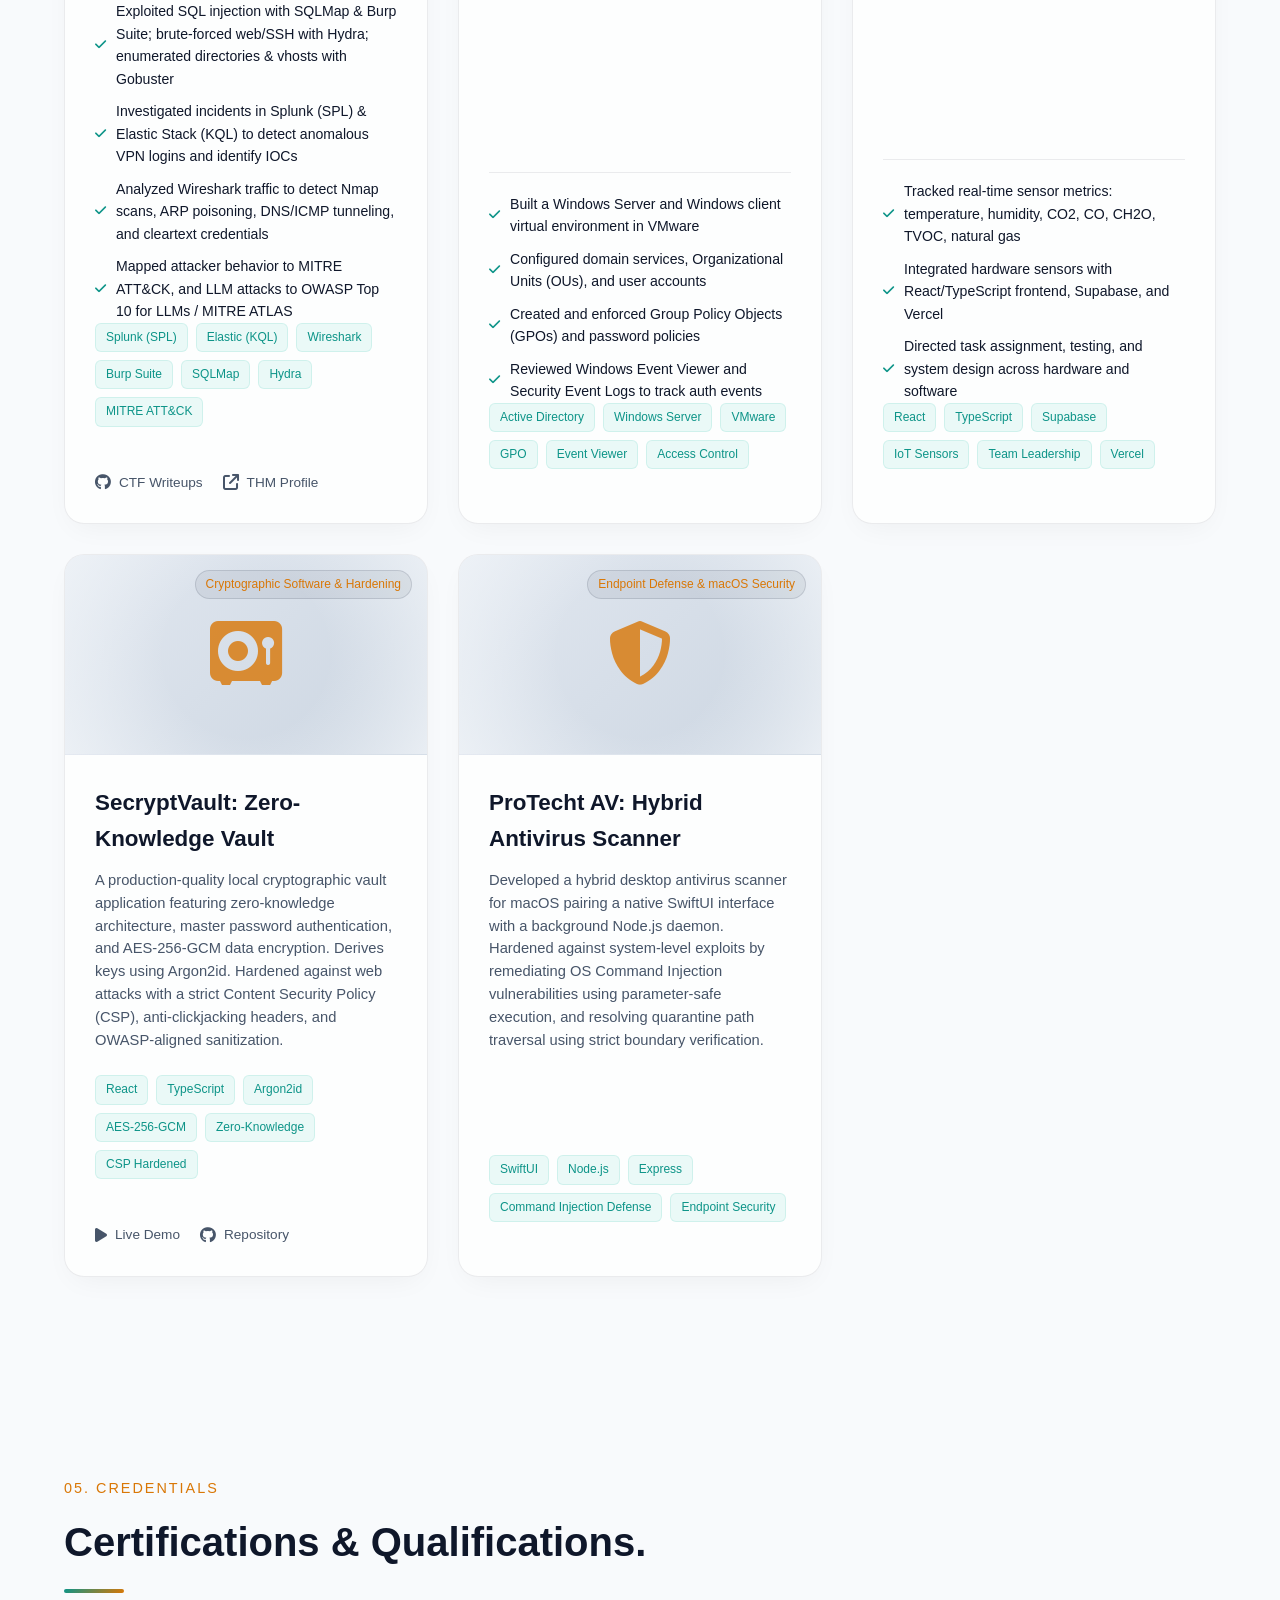
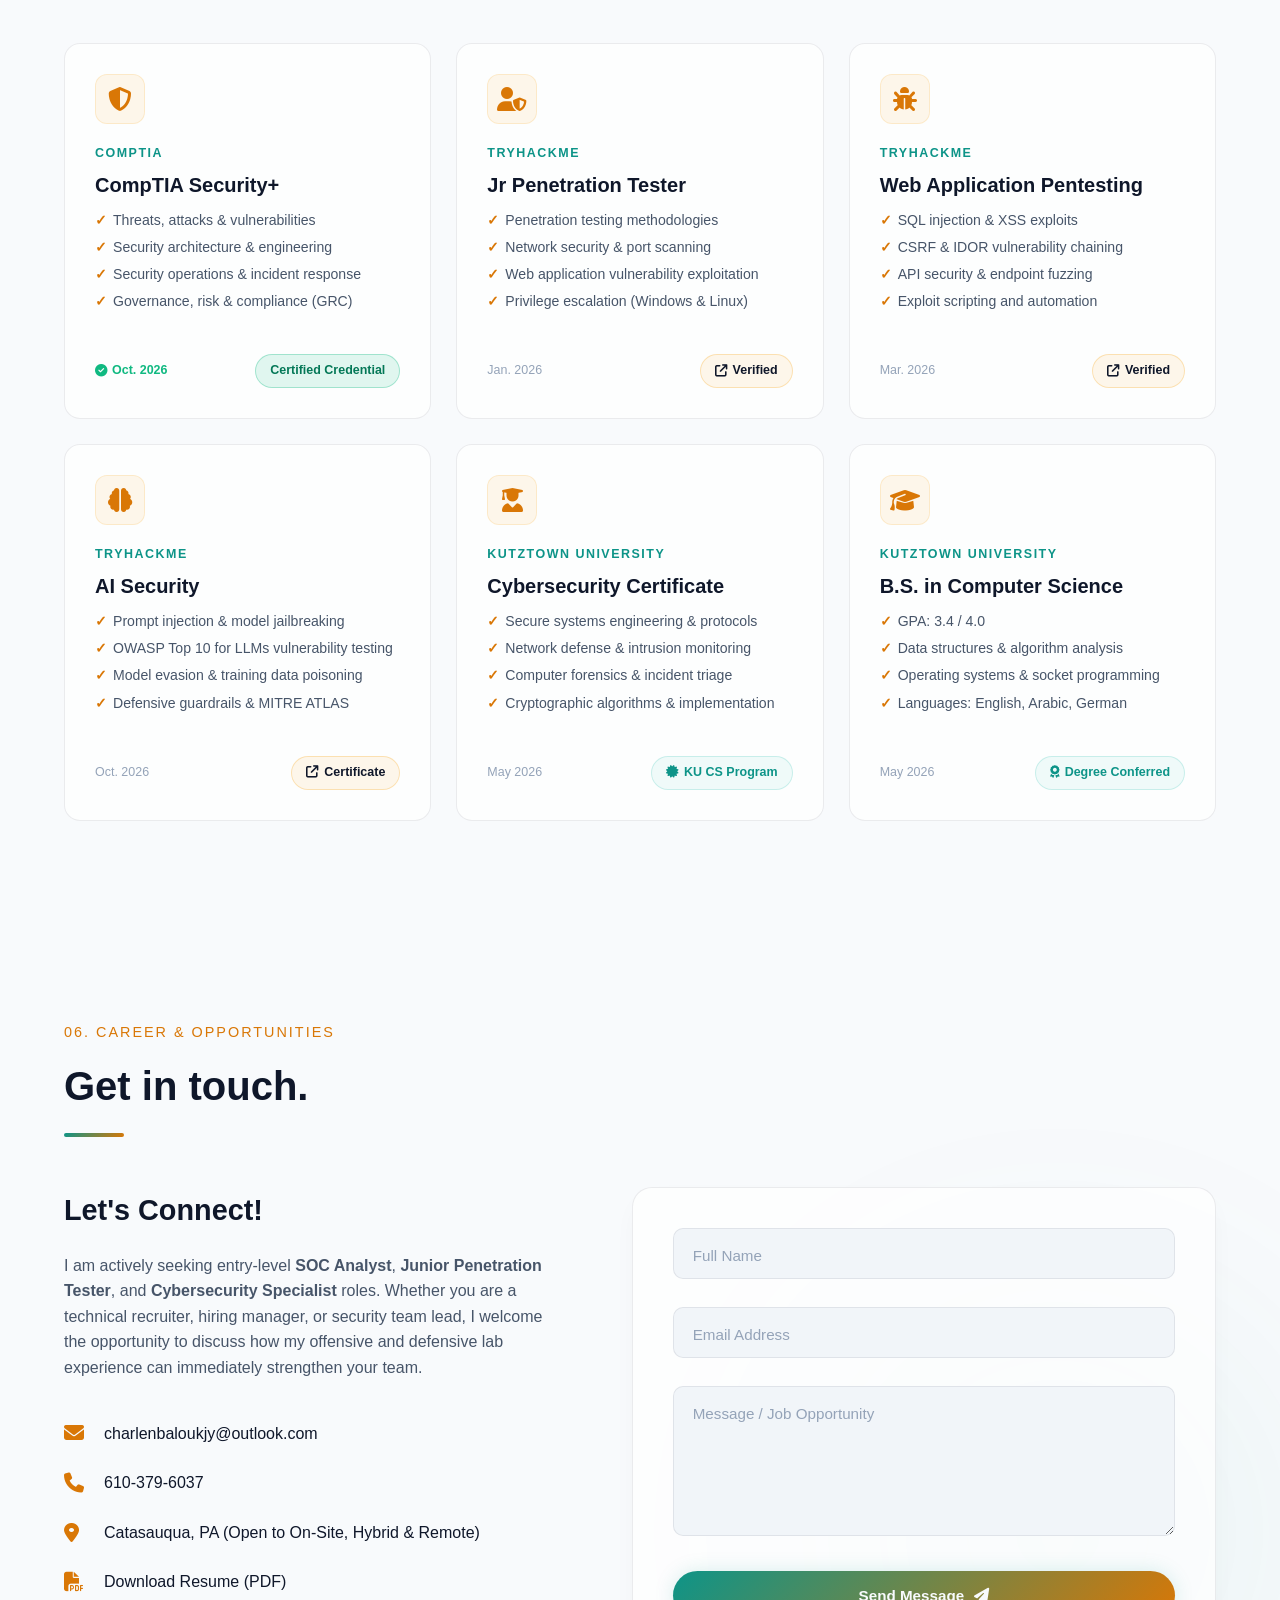
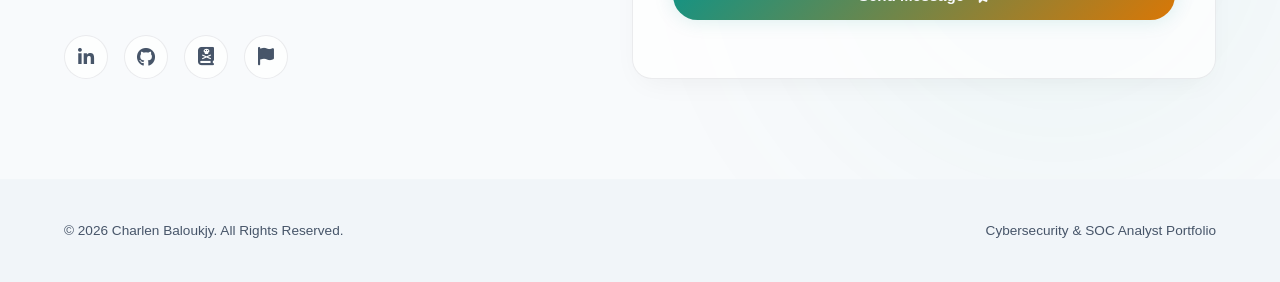
==== commit 050e7db6: "Update portfolio from resume: pivot from freelance to cybersecurity & SOC analyst showcase, add Secu" ====
--- a/index.html
+++ b/index.html
@@ -7,10 +7,10 @@
   <meta name="viewport" content="width=device-width, initial-scale=1.0">
 
   <!-- Primary SEO Meta Tags -->
-  <title>Charlen Baloukjy | Freelance Cybersecurity Specialist &amp; Full-Stack Developer</title>
-  <meta name="title" content="Charlen Baloukjy | Freelance Cybersecurity Specialist &amp; Full-Stack Developer">
-  <meta name="description" content="Charlen Baloukjy is a freelance cybersecurity specialist, penetration tester, and full-stack software &amp; web developer from Kutztown University available for security audits, web development, and custom applications.">
-  <meta name="keywords" content="Charlen Baloukjy, Freelance Web Developer, Freelance Cybersecurity, Penetration Testing Freelancer, Security Auditor, Freelance Software Engineer, Full Stack Web Development, OWASP Pentesting, Security Hardening, Kutztown University, SecryptVault, Python, JavaScript">
+  <title>Charlen Baloukjy | Cybersecurity Portfolio — SOC Analyst &amp; Penetration Tester</title>
+  <meta name="title" content="Charlen Baloukjy | Cybersecurity Portfolio — SOC Analyst &amp; Penetration Tester">
+  <meta name="description" content="Charlen Baloukjy is a Security+ certified Computer Science graduate and Cybersecurity Specialist ranked top 2% globally on TryHackMe. Explore his portfolio featuring SIEM log analysis, Wireshark traffic inspection, Active Directory administration, and offensive penetration testing.">
+  <meta name="keywords" content="Charlen Baloukjy, Cybersecurity Portfolio, SOC Analyst, Penetration Tester, Security Operations Center, Security+, TryHackMe Top 2%, Splunk, Elastic Stack, Wireshark, Active Directory, Kutztown University, Vulnerability Assessment, SecryptVault, Python, PowerShell">
   <meta name="author" content="Charlen Baloukjy">
   <meta name="creator" content="Charlen Baloukjy">
   <meta name="publisher" content="Charlen Baloukjy">
@@ -33,8 +33,8 @@
 
   <!-- Open Graph / Facebook / LinkedIn / Discord -->
   <meta property="og:type" content="website">
-  <meta property="og:title" content="Charlen Baloukjy | Freelance Cybersecurity Specialist &amp; Full-Stack Developer">
-  <meta property="og:description" content="Freelance cybersecurity specialist, penetration tester, and full-stack web developer. Available for security audits, penetration testing, and modern web application development.">
+  <meta property="og:title" content="Charlen Baloukjy | Cybersecurity Portfolio — SOC Analyst &amp; Penetration Tester">
+  <meta property="og:description" content="Security+ certified Computer Science graduate ranked top 2% globally on TryHackMe with 200+ hands-on labs and CTFs. Blending offensive vulnerability exploitation with defensive SIEM &amp; network threat analysis.">
   <meta property="og:url" content="https://charlenb.github.io/">
   <meta property="og:site_name" content="Charlen Baloukjy Portfolio">
   <meta property="og:locale" content="en_US">
@@ -43,12 +43,12 @@
   <meta property="og:image:type" content="image/png">
   <meta property="og:image:width" content="1200">
   <meta property="og:image:height" content="630">
-  <meta property="og:image:alt" content="Charlen Baloukjy - Freelance Cybersecurity Specialist &amp; Full-Stack Developer">
+  <meta property="og:image:alt" content="Charlen Baloukjy - Cybersecurity Specialist &amp; SOC Analyst Portfolio">
 
   <!-- Twitter Card Tags -->
   <meta name="twitter:card" content="summary_large_image">
-  <meta name="twitter:title" content="Charlen Baloukjy | Freelance Cybersecurity &amp; Web Developer">
-  <meta name="twitter:description" content="Freelance cybersecurity specialist and full-stack developer available for freelance web development, security audits, and penetration testing.">
+  <meta name="twitter:title" content="Charlen Baloukjy | Cybersecurity Portfolio — SOC Analyst &amp; Penetration Tester">
+  <meta name="twitter:description" content="Security+ certified Computer Science graduate ranked top 2% globally on TryHackMe with 200+ hands-on labs and CTFs. Dual offensive-defensive skill set for SOC and Pentesting roles.">
   <meta name="twitter:image" content="https://charlenb.github.io/assets/og-preview.png">
   <meta name="twitter:image:alt" content="Charlen Baloukjy Portfolio Preview">
 
@@ -69,7 +69,7 @@
         "@id": "https://charlenb.github.io/#website",
         "url": "https://charlenb.github.io/",
         "name": "Charlen Baloukjy Portfolio",
-        "description": "Portfolio and technical showcase of Charlen Baloukjy, Freelance Cybersecurity Specialist & Full-Stack Developer.",
+        "description": "Portfolio and technical showcase of Charlen Baloukjy, Security+ certified Cybersecurity Specialist, SOC Analyst, and Penetration Tester.",
         "inLanguage": "en-US",
         "publisher": {
           "@id": "https://charlenb.github.io/#person"
@@ -79,7 +79,7 @@
         "@type": "ProfilePage",
         "@id": "https://charlenb.github.io/#webpage",
         "url": "https://charlenb.github.io/",
-        "name": "Charlen Baloukjy | Freelance Cybersecurity Specialist & Full-Stack Developer",
+        "name": "Charlen Baloukjy | Cybersecurity Portfolio — SOC Analyst & Penetration Tester",
         "isPartOf": {
           "@id": "https://charlenb.github.io/#website"
         },
@@ -90,7 +90,7 @@
           "@id": "https://charlenb.github.io/#avatar"
         },
         "datePublished": "2024-01-01",
-        "dateModified": "2026-09-02",
+        "dateModified": "2026-10-15",
         "inLanguage": "en-US"
       },
       {
@@ -100,19 +100,20 @@
         "givenName": "Charlen",
         "familyName": "Baloukjy",
         "jobTitle": [
-          "Freelance Cybersecurity Specialist",
-          "Freelance Web Developer",
-          "Software Engineer",
-          "Penetration Tester"
+          "SOC Analyst",
+          "Penetration Tester",
+          "Cybersecurity Specialist",
+          "Security Engineer"
         ],
         "url": "https://charlenb.github.io/",
         "image": {
           "@type": "ImageObject",
           "@id": "https://charlenb.github.io/#avatar",
           "url": "https://charlenb.github.io/assets/myphoto.jpg",
-          "caption": "Charlen Baloukjy - Freelance Cybersecurity Specialist & Full-Stack Developer"
+          "caption": "Charlen Baloukjy - Cybersecurity Specialist & SOC Analyst"
         },
         "email": "mailto:charlenbaloukjy@outlook.com",
+        "telephone": "+1-610-379-6037",
         "address": {
           "@type": "PostalAddress",
           "addressLocality": "Catasauqua",
@@ -127,59 +128,81 @@
         "sameAs": [
           "https://www.linkedin.com/in/charlenbaloukjy",
           "https://github.com/CharlenB",
+          "https://github.com/CharlenB/TryHackMe-Writeups",
           "https://tryhackme.com/p/CharlenB"
         ],
         "knowsAbout": [
-          "Freelance Web Development",
           "Cybersecurity",
+          "SOC Analysis",
+          "SIEM Log Analysis (Splunk & Elastic Stack)",
+          "Wireshark Traffic Analysis",
           "Penetration Testing",
           "Offensive Security",
+          "Active Directory Administration & Hardening",
           "Web Application Pentesting",
           "OWASP Top 10",
-          "AI Security",
-          "Software Engineering",
-          "Full-Stack Web Development",
-          "Network Security",
-          "Cryptographic Systems",
-          "Security Hardening",
+          "OWASP Top 10 for LLMs",
+          "MITRE ATT&CK",
+          "MITRE ATLAS",
+          "Nmap",
+          "Burp Suite",
+          "SQLMap",
+          "Hydra",
+          "Gobuster",
+          "Metasploit",
           "Python",
+          "PowerShell",
+          "Bash",
           "JavaScript",
           "TypeScript",
           "C / C++",
-          "Linux CLI & Bash",
-          "Burp Suite",
-          "Wireshark"
+          "SQL"
         ]
-      },
-      {
-        "@type": "ProfessionalService",
-        "@id": "https://charlenb.github.io/#service",
-        "name": "Charlen Baloukjy - Freelance Cybersecurity & Web Development",
-        "url": "https://charlenb.github.io/",
-        "image": "https://charlenb.github.io/assets/myphoto.jpg",
-        "telecom": "mailto:charlenbaloukjy@outlook.com",
-        "priceRange": "$$",
-        "address": {
-          "@type": "PostalAddress",
-          "addressLocality": "Catasauqua",
-          "addressRegion": "PA",
-          "addressCountry": "US"
-        },
-        "areaServed": "Worldwide",
-        "description": "Freelance web development, full-stack application engineering, penetration testing, and web application security auditing services."
       },
       {
         "@type": "ItemList",
         "@id": "https://charlenb.github.io/#projects-list",
-        "name": "Selected Cybersecurity and Software Engineering Projects",
+        "name": "Featured Cybersecurity and Technical Projects",
         "itemListElement": [
           {
             "@type": "ListItem",
             "position": 1,
             "item": {
+              "@type": "CreativeWork",
+              "name": "TryHackMe Offensive & Defensive Security Labs & CTFs (Top 2% Globally)",
+              "description": "200+ completed labs and CTFs ranked top 2% globally. Practicing web exploitation, privilege escalation, Splunk/Elastic SIEM log investigations, Wireshark packet analysis, and MITRE ATT&CK mapping.",
+              "url": "https://github.com/CharlenB/TryHackMe-Writeups"
+            }
+          },
+          {
+            "@type": "ListItem",
+            "position": 2,
+            "item": {
+              "@type": "SoftwareApplication",
+              "name": "Active Directory Home Lab",
+              "description": "Windows Server and Windows client environment deployed in VMware to practice Active Directory administration, Group Policy Objects (GPOs), user access control, and Windows Event Log security auditing.",
+              "applicationCategory": "InfrastructureLab",
+              "operatingSystem": "Windows Server / VMware"
+            }
+          },
+          {
+            "@type": "ListItem",
+            "position": 3,
+            "item": {
+              "@type": "SoftwareApplication",
+              "name": "EcoSmart: Smart Environmental Monitoring System",
+              "description": "Capstone project at Kutztown University leading a 5-person team to build a full-stack IoT air quality monitoring system using React, TypeScript, Supabase, and Vercel.",
+              "applicationCategory": "IoTApplication",
+              "operatingSystem": "Web"
+            }
+          },
+          {
+            "@type": "ListItem",
+            "position": 4,
+            "item": {
               "@type": "SoftwareApplication",
               "name": "SecryptVault",
-              "description": "Production-quality local cryptographic vault application featuring zero-knowledge architecture, master password authentication, Argon2id key derivation, and AES-256-GCM data encryption.",
+              "description": "Zero-knowledge cryptographic vault application featuring master password authentication, Argon2id key derivation, AES-256-GCM data encryption, and strict Content Security Policy hardening.",
               "applicationCategory": "SecurityApplication",
               "operatingSystem": "Web",
               "url": "https://charlenb.github.io/secryptVault/index.html",
@@ -188,44 +211,13 @@
           },
           {
             "@type": "ListItem",
-            "position": 2,
-            "item": {
-              "@type": "SoftwareApplication",
-              "name": "EcoSmart System",
-              "description": "Smart environmental monitoring system capstone project at Kutztown University coordinating frontend dashboards, backend databases, and IoT hardware components.",
-              "applicationCategory": "IoTApplication",
-              "operatingSystem": "Web"
-            }
-          },
-          {
-            "@type": "ListItem",
-            "position": 3,
+            "position": 5,
             "item": {
               "@type": "SoftwareApplication",
               "name": "ProTecht AV",
-              "description": "Hybrid desktop antivirus scanner for macOS pairing a native SwiftUI interface with a background Node.js daemon and parameter-safe exploit defense.",
+              "description": "Hybrid desktop antivirus scanner for macOS pairing a native SwiftUI interface with a background Node.js daemon, hardened against OS command injection and path traversal.",
               "applicationCategory": "SecurityApplication",
               "operatingSystem": "macOS"
-            }
-          },
-          {
-            "@type": "ListItem",
-            "position": 4,
-            "item": {
-              "@type": "CreativeWork",
-              "name": "TryHackMe Labs & CTFs",
-              "description": "Guided lab assessments and capture-the-flag (CTF) security write-ups simulating real-world network attacks and vulnerability remediations.",
-              "url": "https://github.com/CharlenB/TryHackMe-Writeups"
-            }
-          },
-          {
-            "@type": "ListItem",
-            "position": 5,
-            "item": {
-              "@type": "WebSite",
-              "name": "Najem Contracting Website",
-              "description": "Premium business website for a contracting and landscaping firm, security-hardened with strict Content Security Policy, anti-clickjacking headers, and local SEO.",
-              "url": "https://najemcontracting.netlify.app"
             }
           }
         ]
@@ -241,7 +233,7 @@
   <!-- FontAwesome Icons -->
   <link rel="stylesheet" href="https://cdnjs.cloudflare.com/ajax/libs/font-awesome/6.4.0/css/all.min.css" integrity="sha512-iecdLmaskl7CVkqkXNQ/ZH/XLlvWZOJyj7Yy7tcenmpD1ypASozpmT/E0iPtmFIB46ZmdtAc9eNBvH0H/ZpiBw==" crossorigin="anonymous" referrerpolicy="no-referrer">
   <!-- Custom Stylesheet -->
-  <link rel="stylesheet" href="style.css?v=1.2">
+  <link rel="stylesheet" href="style.css?v=2.0">
 </head>
 <body>
   <script src="theme-init.js"></script>
@@ -263,14 +255,18 @@
       <div class="nav-menu" id="nav-menu-container">
         <a href="#hero" class="nav-item active" id="nav-link-hero">Home</a>
         <a href="#about" class="nav-item" id="nav-link-about">About</a>
-        <a href="#services" class="nav-item" id="nav-link-services">Services</a>
+        <a href="#why-hire-me" class="nav-item" id="nav-link-why-hire">Why Hire Me</a>
         <a href="#skills" class="nav-item" id="nav-link-skills">Skills</a>
         <a href="#projects" class="nav-item" id="nav-link-projects">Projects</a>
-        <a href="#certificates" class="nav-item" id="nav-link-certificates">Certificates</a>
+        <a href="#certificates" class="nav-item" id="nav-link-certificates">Certifications</a>
         <a href="#contact" class="nav-item" id="nav-link-contact">Contact</a>
       </div>
 
       <div class="nav-actions">
+        <a href="assets/Charlen_Baloukjy_Resume.pdf" target="_blank" rel="noopener noreferrer" class="nav-resume-btn" id="nav-resume-download" download>
+          <i class="fa-solid fa-file-arrow-down"></i>
+          <span>Resume</span>
+        </a>
         <button class="theme-glow-btn" id="theme-btn" title="Toggle light/dark theme" aria-label="Toggle Theme Mode">
           <i class="fa-solid fa-moon"></i>
         </button>
@@ -286,22 +282,38 @@
     <div class="hero-container">
       <div class="hero-content">
         <div class="hero-badge" id="hero-badge">
-          <span class="badge-dot"></span> Available for Freelance &amp; Contract Projects
+          <span class="badge-dot"></span> 🎯 Seeking Entry-Level SOC Analyst &amp; Junior Pentester Roles
         </div>
         <h1 class="hero-title" id="hero-heading">
-          <span class="sr-only">Charlen Baloukjy — </span>Freelance Cybersecurity Specialist &amp; <span class="gradient-text">Full-Stack Developer</span>
+          <span class="sr-only">Charlen Baloukjy — </span>Cybersecurity Specialist &amp; <span class="gradient-text">SOC Analyst</span>
         </h1>
         <p class="hero-subtitle" id="hero-sub">
-          I am Charlen Baloukjy, a Computer Science graduate and Freelance Specialist. I build modern, high-performance web applications and perform cybersecurity assessments to secure systems against offensive threats.
+          Security+ certified Computer Science graduate ranked in the top 2% globally on TryHackMe with 200+ hands-on labs and CTFs. Blending offensive vulnerability exploitation with defensive SIEM log analysis, network packet inspection, and Active Directory administration.
         </p>
+
         <div class="hero-actions">
           <a href="#projects" class="btn btn-primary" id="hero-cta-projects">
-            <span>View My Work</span>
+            <span>View Projects &amp; Labs</span>
             <i class="fa-solid fa-arrow-right"></i>
           </a>
-          <a href="#contact" class="btn btn-secondary" id="hero-cta-contact">Let's Connect</a>
-        </div>
-      </div>
+          <a href="assets/Charlen_Baloukjy_Resume.pdf" target="_blank" rel="noopener noreferrer" class="btn btn-secondary" id="hero-cta-resume">
+            <i class="fa-solid fa-file-pdf"></i>
+            <span>View Resume (PDF)</span>
+          </a>
+          <a href="#why-hire-me" class="btn btn-secondary" id="hero-cta-why-hire">
+            <i class="fa-solid fa-shield-halved"></i>
+            <span>Why Hire Me</span>
+          </a>
+        </div>
+
+        <div class="hero-stats">
+          <span class="hero-stat-pill"><i class="fa-solid fa-trophy"></i> Top 2% Globally (TryHackMe)</span>
+          <span class="hero-stat-pill"><i class="fa-solid fa-shield-halved"></i> CompTIA Security+ Certified</span>
+          <span class="hero-stat-pill"><i class="fa-solid fa-network-wired"></i> 200+ Labs &amp; CTFs</span>
+          <span class="hero-stat-pill"><i class="fa-solid fa-graduation-cap"></i> B.S. CS (3.4 GPA, Kutztown Univ)</span>
+        </div>
+      </div>
+
       <div class="hero-visual" id="hero-graphic">
         <div class="hero-card-container">
           <div class="code-card">
@@ -309,17 +321,32 @@
               <span class="dot red"></span>
               <span class="dot yellow"></span>
               <span class="dot green"></span>
-              <span class="card-title">developer_profile.json</span>
+              <span class="card-title">candidate_profile.json</span>
             </div>
             <pre class="code-editor"><code>{
-  <span class="key">"name"</span>: <span class="str">"Charlen Baloukjy"</span>,
-  <span class="key">"role"</span>: <span class="str">"Freelance Engineer"</span>,
-  <span class="key">"education"</span>: <span class="str">"BS in Computer Science"</span>,
-  <span class="key">"services"</span>: [
-    <span class="str">"Web Development"</span>, <span class="str">"Pentesting"</span>, 
-    <span class="str">"Security Auditing"</span>
+  <span class="key">"candidate"</span>: <span class="str">"Charlen Baloukjy"</span>,
+  <span class="key">"target_roles"</span>: [
+    <span class="str">"SOC Analyst"</span>,
+    <span class="str">"Junior Pentester"</span>,
+    <span class="str">"Security Engineer"</span>
   ],
-  <span class="key">"availability"</span>: <span class="str">"Open for Freelance / Contract"</span>
+  <span class="key">"global_ranking"</span>: <span class="str">"Top 2% on TryHackMe (200+ Labs)"</span>,
+  <span class="key">"certifications"</span>: [
+    <span class="str">"CompTIA Security+ (Oct 2026)"</span>,
+    <span class="str">"THM Jr Penetration Tester"</span>,
+    <span class="str">"THM Web App Pentesting"</span>,
+    <span class="str">"THM AI Security"</span>
+  ],
+  <span class="key">"defense_siem"</span>: [
+    <span class="str">"Splunk (SPL)"</span>,
+    <span class="str">"Elastic (KQL)"</span>,
+    <span class="str">"Wireshark"</span>
+  ],
+  <span class="key">"offensive"</span>: [
+    <span class="str">"Burp Suite"</span>, <span class="str">"Nmap"</span>, 
+    <span class="str">"SQLMap"</span>, <span class="str">"Hydra"</span>
+  ],
+  <span class="key">"status"</span>: <span class="str">"Available for Full-Time Roles"</span>
 }</code></pre>
           </div>
         </div>
@@ -331,7 +358,7 @@
   <section class="about-section" id="about">
     <div class="section-container">
       <div class="section-header">
-        <span class="section-tag">01. About Me</span>
+        <span class="section-tag">01. Profile</span>
         <h2 class="section-title">Who I am. <span class="sr-only">About Charlen Baloukjy</span></h2>
         <div class="header-divider"></div>
       </div>
@@ -340,90 +367,129 @@
         <div class="about-image-wrapper">
           <div class="image-border-glow"></div>
           <div class="about-image-container">
-            <img src="assets/myphoto.jpg" alt="Charlen Baloukjy - Freelance Cybersecurity Specialist &amp; Full-Stack Developer" class="about-avatar" id="about-avatar-img">
+            <img src="assets/myphoto.jpg" alt="Charlen Baloukjy - Security+ Certified Cybersecurity Specialist &amp; SOC Analyst" class="about-avatar" id="about-avatar-img">
           </div>
         </div>
         
         <div class="about-details">
           <h3 class="details-heading">Hello! I'm Charlen Baloukjy.</h3>
           <p class="details-text">
-            I am a Computer Science graduate from Kutztown University of Pennsylvania working as a freelance cybersecurity analyst, penetration tester, and full-stack software &amp; web developer. My technical foundation spans building modern web applications, designing scalable backend systems, socket programming, network analysis, and secure code architecture. I am passionate about crafting clean, efficient code, building responsive user interfaces, and ensuring client applications are built securely from the ground up.
+            I am a Security+ certified Computer Science graduate from Kutztown University of Pennsylvania (GPA: 3.4) holding an official Cybersecurity Certificate, ranked in the top 2% globally on TryHackMe with 200+ completed hands-on labs and CTFs. I combine offensive skills (web exploitation, enumeration, Burp Suite, Nmap) with defensive skills (SIEM log analysis in Splunk and Elastic, Wireshark traffic analysis) to understand how attacks work and how to catch them.
           </p>
           <p class="details-text">
-            Whether delivering custom client websites, performing web application security audits, or developing bespoke software tools, I bridge the gap between software engineering and cybersecurity. I offer freelance and contract services designed to scale your business, harden your digital infrastructure, and protect your web applications against modern threat vectors.
+            My practical experience includes building a virtualized Windows Server and Windows client Active Directory home lab in VMware to administer GPOs and analyze event logs, as well as leading a 5-person engineering team to design and deliver a full-stack IoT air quality monitoring system (EcoSmart). Fluent in English and Arabic with intermediate German, I am seeking entry-level SOC analyst or junior penetration tester roles where I can deliver immediate impact protecting enterprise systems.
           </p>
+
+          <div class="about-highlights">
+            <div class="highlight-card">
+              <span class="highlight-number">Top 2%</span>
+              <span class="highlight-label">TryHackMe Global Rank</span>
+            </div>
+            <div class="highlight-card">
+              <span class="highlight-number">200+</span>
+              <span class="highlight-label">Labs &amp; CTFs Completed</span>
+            </div>
+            <div class="highlight-card">
+              <span class="highlight-number">Security+</span>
+              <span class="highlight-label">CompTIA Certified</span>
+            </div>
+            <div class="highlight-card">
+              <span class="highlight-number">3.4 GPA</span>
+              <span class="highlight-label">B.S. in Computer Science</span>
+            </div>
+          </div>
         </div>
       </div>
     </div>
   </section>
 
-  <!-- Services Offered (Freelance Services) Section -->
-  <section class="services-section" id="services">
+  <!-- Why Hire Me / Value Proposition Section -->
+  <section class="services-section" id="why-hire-me">
     <div class="section-container">
       <div class="section-header">
-        <span class="section-tag">02. Services</span>
-        <h2 class="section-title">Freelance Services Offered. <span class="sr-only">Web Development, Cybersecurity Audits &amp; Software Engineering</span></h2>
+        <span class="section-tag">02. Value Proposition</span>
+        <h2 class="section-title">Why Pick Me for Your Security Team. <span class="sr-only">Key Strengths for SOC Analyst &amp; Penetration Testing Roles</span></h2>
         <div class="header-divider"></div>
       </div>
 
       <div class="services-grid">
-        <!-- Service Card 1 -->
-        <div class="service-card" id="service-web-dev">
-          <div class="service-card-header">
-            <div class="service-icon-wrapper">
-              <i class="fa-solid fa-laptop-code"></i>
-            </div>
-            <span class="service-badge">Web &amp; UI/UX</span>
-          </div>
-          <h3 class="service-title">Freelance Web Development</h3>
-          <p class="service-desc">
-            Custom, responsive full-stack web application development tailored for businesses and individual clients. Built with modern JavaScript/TypeScript, clean CSS layout architecture, fast page load speeds, and built-in SEO optimization.
-          </p>
-          <ul class="service-feature-list">
-            <li class="service-feature-item"><i class="fa-solid fa-check"></i> Custom Single &amp; Multi-Page Apps</li>
-            <li class="service-feature-item"><i class="fa-solid fa-check"></i> Responsive &amp; Mobile-First UI/UX</li>
-            <li class="service-feature-item"><i class="fa-solid fa-check"></i> Search Engine Optimization (SEO)</li>
-            <li class="service-feature-item"><i class="fa-solid fa-check"></i> Fast Load Speed &amp; High Performance</li>
-          </ul>
-        </div>
-
-        <!-- Service Card 2 -->
-        <div class="service-card" id="service-cyber-audit">
+        <!-- Pillar 1 -->
+        <div class="service-card" id="value-dual-mindset">
           <div class="service-card-header">
             <div class="service-icon-wrapper">
               <i class="fa-solid fa-shield-halved"></i>
             </div>
-            <span class="service-badge">Security &amp; Defense</span>
-          </div>
-          <h3 class="service-title">Cybersecurity &amp; Pentesting Audits</h3>
+            <span class="service-badge">Dual Competency</span>
+          </div>
+          <h3 class="service-title">Offensive &amp; Defensive Synergy</h3>
           <p class="service-desc">
-            Comprehensive penetration testing and web application vulnerability assessments. Identifying OWASP Top 10 flaws, analyzing network request security, and implementing defense-in-depth security hardening.
+            I don't just study vulnerabilities in theory—I exploit them and catch them. Knowing attacker methodology (Burp Suite, SQLMap, Hydra) allows me to craft higher-fidelity SIEM queries, correlate indicators of compromise (IOCs), and eliminate blind spots.
           </p>
           <ul class="service-feature-list">
-            <li class="service-feature-item"><i class="fa-solid fa-check"></i> OWASP Top 10 Vulnerability Scanning</li>
-            <li class="service-feature-item"><i class="fa-solid fa-check"></i> Security Policy &amp; Header Hardening (CSP, HSTS)</li>
-            <li class="service-feature-item"><i class="fa-solid fa-check"></i> XSS, SQLi &amp; Auth Bypass Protection</li>
-            <li class="service-feature-item"><i class="fa-solid fa-check"></i> Actionable Remediation Reports</li>
+            <li class="service-feature-item"><i class="fa-solid fa-check"></i> Splunk (SPL) &amp; Elastic Stack (KQL) Incident Searches</li>
+            <li class="service-feature-item"><i class="fa-solid fa-check"></i> Wireshark Deep Packet &amp; Protocol Inspection</li>
+            <li class="service-feature-item"><i class="fa-solid fa-check"></i> Web Exploitation &amp; OWASP Top 10 Assessment</li>
+            <li class="service-feature-item"><i class="fa-solid fa-check"></i> MITRE ATT&CK &amp; ATLAS Threat Mapping</li>
           </ul>
         </div>
 
-        <!-- Service Card 3 -->
-        <div class="service-card" id="service-software-eng">
+        <!-- Pillar 2 -->
+        <div class="service-card" id="value-tryhackme-drive">
           <div class="service-card-header">
             <div class="service-icon-wrapper">
-              <i class="fa-solid fa-gears"></i>
-            </div>
-            <span class="service-badge">Custom Engineering</span>
-          </div>
-          <h3 class="service-title">Custom Software Engineering</h3>
+              <i class="fa-solid fa-trophy"></i>
+            </div>
+            <span class="service-badge">Proven Dedication</span>
+          </div>
+          <h3 class="service-title">Top 2% Globally on TryHackMe</h3>
           <p class="service-desc">
-            Bespoke backend APIs, automation scripting, systems programming, and cryptographic key management integrations designed to solve specific operational requirements and streamline digital workflows.
+            With 200+ hands-on labs and CTFs completed, I have proven technical stamina, rapid investigative reasoning, and a habit of continuous learning. I publish comprehensive write-ups documenting exploitation paths and defensive remediation.
           </p>
           <ul class="service-feature-list">
-            <li class="service-feature-item"><i class="fa-solid fa-check"></i> Python &amp; Bash Automation Scripts</li>
-            <li class="service-feature-item"><i class="fa-solid fa-check"></i> Secure Socket &amp; API Integrations</li>
-            <li class="service-feature-item"><i class="fa-solid fa-check"></i> Zero-Knowledge Encryption Utilities</li>
-            <li class="service-feature-item"><i class="fa-solid fa-check"></i> AI Agent &amp; Generative AI Integration</li>
+            <li class="service-feature-item"><i class="fa-solid fa-check"></i> 200+ Labs &amp; CTF Challenge Rooms Solved</li>
+            <li class="service-feature-item"><i class="fa-solid fa-check"></i> Top 2% Global Ranking Among Hundreds of Thousands</li>
+            <li class="service-feature-item"><i class="fa-solid fa-check"></i> Published Public CTF Walkthroughs &amp; Methodologies</li>
+            <li class="service-feature-item"><i class="fa-solid fa-check"></i> Jr Pentester, Web App &amp; AI Security Paths Completed</li>
+          </ul>
+        </div>
+
+        <!-- Pillar 3 -->
+        <div class="service-card" id="value-ad-infrastructure">
+          <div class="service-card-header">
+            <div class="service-icon-wrapper">
+              <i class="fa-solid fa-server"></i>
+            </div>
+            <span class="service-badge">Enterprise Lab Ready</span>
+          </div>
+          <h3 class="service-title">Active Directory &amp; Systems Defense</h3>
+          <p class="service-desc">
+            Hands-on experience building and administering Windows Server and Windows client environments in VMware. Practicing identity management, Group Policy enforcement, and Windows Event Log forensics for attack detection.
+          </p>
+          <ul class="service-feature-list">
+            <li class="service-feature-item"><i class="fa-solid fa-check"></i> Windows Server &amp; Client Active Directory Deployment</li>
+            <li class="service-feature-item"><i class="fa-solid fa-check"></i> Group Policy Objects (GPOs) &amp; Access Controls</li>
+            <li class="service-feature-item"><i class="fa-solid fa-check"></i> Windows Event Viewer &amp; Security Log Auditing</li>
+            <li class="service-feature-item"><i class="fa-solid fa-check"></i> VMware Virtualization &amp; Network Segmentation</li>
+          </ul>
+        </div>
+
+        <!-- Pillar 4 -->
+        <div class="service-card" id="value-engineering-leadership">
+          <div class="service-card-header">
+            <div class="service-icon-wrapper">
+              <i class="fa-solid fa-people-group"></i>
+            </div>
+            <span class="service-badge">Leadership &amp; Code</span>
+          </div>
+          <h3 class="service-title">Computer Science &amp; Capstone Leadership</h3>
+          <p class="service-desc">
+            A solid Computer Science foundation (3.4 GPA) paired with demonstrated project leadership. Directed a 5-person capstone team, built production-grade cryptographic vaults, and automate tasks using Python, PowerShell, and Bash.
+          </p>
+          <ul class="service-feature-list">
+            <li class="service-feature-item"><i class="fa-solid fa-check"></i> Led 5-Person Capstone Team (EcoSmart Full-Stack IoT)</li>
+            <li class="service-feature-item"><i class="fa-solid fa-check"></i> Built SecryptVault (Argon2id, AES-256-GCM Cryptography)</li>
+            <li class="service-feature-item"><i class="fa-solid fa-check"></i> Python &amp; Bash Scripting for Security Automation</li>
+            <li class="service-feature-item"><i class="fa-solid fa-check"></i> Trilingual Communicator: English, Arabic, German</li>
           </ul>
         </div>
       </div>
@@ -434,94 +500,108 @@
   <section class="skills-section" id="skills">
     <div class="section-container">
       <div class="section-header">
-        <span class="section-tag">03. Expertise</span>
-        <h2 class="section-title">My Knowledge Landscape. <span class="sr-only">Technical Expertise &amp; Cybersecurity Skills</span></h2>
+        <span class="section-tag">03. Technical Toolkit</span>
+        <h2 class="section-title">Technical Skills &amp; Proficiencies. <span class="sr-only">Cybersecurity, SOC, Pentesting &amp; Scripting Skills</span></h2>
         <div class="header-divider"></div>
       </div>
 
       <!-- Categories Filter Tabs -->
       <div class="skills-tabs" id="skills-tabs-container">
-        <button class="tab-btn active" data-category="all" id="tab-all">All Expertise</button>
-        <button class="tab-btn" data-category="security" id="tab-security">Cybersecurity &amp; Pentesting</button>
-        <button class="tab-btn" data-category="languages" id="tab-languages">Programming Languages</button>
-        <button class="tab-btn" data-category="tools" id="tab-tools">Tools &amp; Protocols</button>
+        <button class="tab-btn active" data-category="all" id="tab-all">All Skills</button>
+        <button class="tab-btn" data-category="offensive" id="tab-offensive">Offensive Security</button>
+        <button class="tab-btn" data-category="defense" id="tab-defense">Network &amp; Defense (SOC)</button>
+        <button class="tab-btn" data-category="frameworks" id="tab-frameworks">Frameworks &amp; Threat Models</button>
+        <button class="tab-btn" data-category="scripting" id="tab-scripting">Programming &amp; Scripting</button>
       </div>
 
       <!-- Skills Grid -->
       <div class="skills-grid" id="skills-display-grid">
-        <!-- Cybersecurity -->
-        <div class="skill-card" data-category="security" id="skill-pentest">
+        <!-- Offensive Security -->
+        <div class="skill-card" data-category="offensive" id="skill-pentest">
           <div class="skill-icon"><i class="fa-solid fa-shield-halved text-red"></i></div>
-          <h3 class="skill-name">Offensive Security &amp; Pentesting</h3>
-          <p class="skill-desc">Reconnaissance, vulnerability assessment, and exploitation in TryHackMe lab environments.</p>
+          <h3 class="skill-name">Penetration Testing &amp; Vulnerability Assessment</h3>
+          <p class="skill-desc">Reconnaissance, active scanning, service enumeration, and exploit execution using Nmap, Metasploit, and Gobuster across Linux and Windows lab targets.</p>
         </div>
         
-        <div class="skill-card" data-category="security" id="skill-web-security">
+        <div class="skill-card" data-category="offensive" id="skill-web-security">
           <div class="skill-icon"><i class="fa-solid fa-bug text-orange"></i></div>
-          <h3 class="skill-name">Web Application Pentesting</h3>
-          <p class="skill-desc">Assessing and exploiting vulnerabilities in web applications, including OWASP Top 10 vulnerabilities (XSS, SQLi, CSRF).</p>
-        </div>
-
-        <div class="skill-card" data-category="security" id="skill-network-attacks">
-          <div class="skill-icon"><i class="fa-solid fa-network-wired text-purple"></i></div>
-          <h3 class="skill-name">Network Attacks &amp; Analysis</h3>
-          <p class="skill-desc">Analyzing network-level attacks, traffic patterns, and mitigation techniques in virtualized environments.</p>
-        </div>
-
-        <div class="skill-card" data-category="security" id="skill-certs">
-          <div class="skill-icon"><i class="fa-solid fa-certificate text-yellow"></i></div>
-          <h3 class="skill-name">Security Certifications</h3>
-          <p class="skill-desc">CompTIA Security+ (Planned), TryHackMe Jr Penetration Tester, Web Fundamentals, Web Application Pentesting, and Kutztown Cybersecurity Certificate.</p>
-        </div>
-
-        <!-- Languages -->
-        <div class="skill-card" data-category="languages" id="skill-python">
+          <h3 class="skill-name">Web Application Security &amp; Exploitation</h3>
+          <p class="skill-desc">Identifying and exploiting OWASP Top 10 vulnerabilities, including SQL injection with SQLMap, brute-forcing auth endpoints with Hydra, XSS, CSRF, and broken access controls.</p>
+        </div>
+
+        <div class="skill-card" data-category="offensive" id="skill-burp">
+          <div class="skill-icon"><i class="fa-solid fa-user-secret text-magenta"></i></div>
+          <h3 class="skill-name">Burp Suite &amp; Interception Proxies</h3>
+          <p class="skill-desc">Intercepting and tampering with HTTP/S traffic, repeater manual payload testing, intruder fuzzing, session token analysis, and API endpoint verification.</p>
+        </div>
+
+        <!-- Network & Defense (SOC) -->
+        <div class="skill-card" data-category="defense" id="skill-siem">
+          <div class="skill-icon"><i class="fa-solid fa-chart-line text-green"></i></div>
+          <h3 class="skill-name">Splunk &amp; Elastic Stack (SIEM)</h3>
+          <p class="skill-desc">Investigating simulated security incidents using SPL and KQL, building threat hunting queries, creating visualizations, and detecting anomalous VPN authentications and IOCs.</p>
+        </div>
+
+        <div class="skill-card" data-category="defense" id="skill-wireshark">
+          <div class="skill-icon"><i class="fa-solid fa-network-wired text-cyan"></i></div>
+          <h3 class="skill-name">Wireshark &amp; Traffic Analysis</h3>
+          <p class="skill-desc">Deep packet inspection to detect Nmap port scans, ARP cache poisoning, DNS and ICMP tunneling, credential leakage, and unauthorized network protocols.</p>
+        </div>
+
+        <div class="skill-card" data-category="defense" id="skill-ad">
+          <div class="skill-icon"><i class="fa-solid fa-server text-blue"></i></div>
+          <h3 class="skill-name">Active Directory &amp; Windows Server</h3>
+          <p class="skill-desc">Enterprise domain administration in VMware, Group Policy Objects (GPOs), password policies, user access management, and auditing Windows Security Event Logs.</p>
+        </div>
+
+        <div class="skill-card" data-category="defense" id="skill-networking">
+          <div class="skill-icon"><i class="fa-solid fa-ethernet text-ocean"></i></div>
+          <h3 class="skill-name">TCP/IP, Firewalls &amp; Microsoft 365</h3>
+          <p class="skill-desc">Network routing, ports and protocols analysis, packet header structure, stateful firewall rules, network segmentation, and Microsoft 365 security administration.</p>
+        </div>
+
+        <!-- Frameworks -->
+        <div class="skill-card" data-category="frameworks" id="skill-mitre">
+          <div class="skill-icon"><i class="fa-solid fa-sitemap text-yellow"></i></div>
+          <h3 class="skill-name">MITRE ATT&CK &amp; Threat Mapping</h3>
+          <p class="skill-desc">Mapping observed adversary tactics, techniques, and procedures (TTPs) across initial access, execution, persistence, privilege escalation, and lateral movement.</p>
+        </div>
+
+        <div class="skill-card" data-category="frameworks" id="skill-owasp">
+          <div class="skill-icon"><i class="fa-solid fa-shield-virus text-purple"></i></div>
+          <h3 class="skill-name">OWASP Top 10 &amp; Application Defense</h3>
+          <p class="skill-desc">Defense-in-depth security hardening, strict Content Security Policies (CSP), anti-clickjacking headers, HSTS, input sanitization, and output encoding.</p>
+        </div>
+
+        <div class="skill-card" data-category="frameworks" id="skill-ai-sec">
+          <div class="skill-icon"><i class="fa-solid fa-brain text-magenta"></i></div>
+          <h3 class="skill-name">OWASP Top 10 for LLMs &amp; MITRE ATLAS</h3>
+          <p class="skill-desc">Assessing emerging AI risks including prompt injection, jailbreaking, model evasion, training data poisoning, and designing defensive AI guardrails.</p>
+        </div>
+
+        <!-- Programming & Scripting -->
+        <div class="skill-card" data-category="scripting" id="skill-python">
           <div class="skill-icon"><i class="fa-brands fa-python text-blue"></i></div>
-          <h3 class="skill-name">Python &amp; Scripting</h3>
-          <p class="skill-desc">Developing custom scripting solutions for task automation, exploit testing, and network analysis.</p>
-        </div>
-
-        <div class="skill-card" data-category="languages" id="skill-c">
-          <div class="skill-icon"><i class="fa-solid fa-code text-cyan"></i></div>
-          <h3 class="skill-name">C / C++</h3>
-          <p class="skill-desc">Systems programming, memory management analysis, and structured algorithm design.</p>
-        </div>
-
-        <div class="skill-card" data-category="languages" id="skill-bash">
+          <h3 class="skill-name">Python Automation &amp; Security Tools</h3>
+          <p class="skill-desc">Custom automation scripting for log parsing, network socket communication, vulnerability verification, API interactions, and proof-of-concept exploit scripts.</p>
+        </div>
+
+        <div class="skill-card" data-category="scripting" id="skill-bash-ps">
           <div class="skill-icon"><i class="fa-solid fa-terminal text-green"></i></div>
-          <h3 class="skill-name">Bash &amp; Linux CLI</h3>
-          <p class="skill-desc">Command-line scripting, server automation, process management, and Linux systems administration.</p>
-        </div>
-
-        <div class="skill-card" data-category="languages" id="skill-js">
+          <h3 class="skill-name">Bash &amp; PowerShell Scripting</h3>
+          <p class="skill-desc">Command-line automation, triage scripting, Linux/Windows systems administration, process monitoring, and environment configuration.</p>
+        </div>
+
+        <div class="skill-card" data-category="scripting" id="skill-js-ts">
           <div class="skill-icon"><i class="fa-brands fa-js text-orange-yellow"></i></div>
-          <h3 class="skill-name">JavaScript &amp; TypeScript</h3>
-          <p class="skill-desc">Interactive logic, dynamic frontend component structures, and modern web application interfaces.</p>
-        </div>
-
-        <!-- Tools & Protocols -->
-        <div class="skill-card" data-category="tools" id="skill-burp">
-          <div class="skill-icon"><i class="fa-solid fa-user-secret text-magenta"></i></div>
-          <h3 class="skill-name">Burp Suite &amp; Proxy Tools</h3>
-          <p class="skill-desc">Intercepting web requests, manual request tampering, session analysis, and vulnerability fuzzing.</p>
-        </div>
-
-        <div class="skill-card" data-category="tools" id="skill-protocols">
-          <div class="skill-icon"><i class="fa-solid fa-ethernet text-ocean"></i></div>
-          <h3 class="skill-name">TCP/IP &amp; Ports &amp; Protocols</h3>
-          <p class="skill-desc">Analyzing network routing, port scanning, header structures, and packet exchanges (Wireshark).</p>
-        </div>
-
-        <div class="skill-card" data-category="tools" id="skill-git">
-          <div class="skill-icon"><i class="fa-brands fa-git-alt text-red"></i></div>
-          <h3 class="skill-name">Git Version Control</h3>
-          <p class="skill-desc">Version control management, repository setups, branch checkouts, and GitHub collaboration logs.</p>
-        </div>
-
-        <div class="skill-card" data-category="tools" id="skill-ai">
-          <div class="skill-icon"><i class="fa-solid fa-brain text-purple"></i></div>
-          <h3 class="skill-name">Artificial Intelligence</h3>
-          <p class="skill-desc">Developing intelligent systems, neural networks, machine learning models, and integrating generative AI frameworks and agentic workflows.</p>
+          <h3 class="skill-name">JavaScript, TypeScript &amp; React</h3>
+          <p class="skill-desc">Building full-stack dashboards, secure client-side input sanitization, API consumption, and defense against client-side DOM XSS vectors.</p>
+        </div>
+
+        <div class="skill-card" data-category="scripting" id="skill-c-sql">
+          <div class="skill-icon"><i class="fa-solid fa-database text-cyan"></i></div>
+          <h3 class="skill-name">C, C++ &amp; SQL</h3>
+          <p class="skill-desc">Systems programming, memory safety analysis, relational database schema design, SQL query crafting, and parameterized defense against injection attacks.</p>
         </div>
       </div>
     </div>
@@ -531,126 +611,150 @@
   <section class="projects-section" id="projects">
     <div class="section-container">
       <div class="section-header">
-        <span class="section-tag">04. Portfolio</span>
-        <h2 class="section-title">Selected Projects. <span class="sr-only">Software Engineering &amp; Pentesting Portfolio</span></h2>
+        <span class="section-tag">04. Hands-On Experience</span>
+        <h2 class="section-title">Featured Projects &amp; Security Labs. <span class="sr-only">Cybersecurity and Engineering Portfolio Projects</span></h2>
         <div class="header-divider"></div>
       </div>
 
       <!-- Projects Grid -->
       <div class="projects-grid">
-        <!-- Project 1 -->
+        <!-- Project 1: TryHackMe Labs & CTFs -->
         <div class="project-card" id="project-labs-ctfs">
           <div class="project-image-wrapper">
             <div class="project-overlay"></div>
-            <div class="project-badge">Cybersecurity</div>
+            <div class="project-badge">Offensive &amp; Defensive Security</div>
             <div class="project-icon-placeholder">
               <i class="fa-solid fa-terminal"></i>
             </div>
           </div>
           <div class="project-details">
-            <h3 class="project-title">TryHackMe Labs &amp; CTFs</h3>
+            <h3 class="project-title">TryHackMe Labs &amp; CTFs <span class="project-title-caption" style="font-size: 0.85rem; font-weight: 600; color: var(--accent-gold); display: block; margin-top: 4px;">(Top 2% Globally • Oct 2025 – Present)</span></h3>
             <p class="project-desc">
-              Performing guided lab assessments and capture-the-flag (CTF) security challenges simulating real-world attack scenarios, discovering network vulnerabilities, and creating structured CTF walkthrough write-ups.
+              Completed 200+ security labs and CTF rooms practicing enumeration, privilege escalation, web exploitation, and incident investigation:
             </p>
+            <ul class="service-feature-list" style="margin-bottom: 16px; border-top: none; padding-top: 0;">
+              <li class="service-feature-item"><i class="fa-solid fa-check"></i> Exploited SQL injection with SQLMap &amp; Burp Suite; brute-forced web/SSH with Hydra; enumerated directories &amp; vhosts with Gobuster</li>
+              <li class="service-feature-item"><i class="fa-solid fa-check"></i> Investigated incidents in Splunk (SPL) &amp; Elastic Stack (KQL) to detect anomalous VPN logins and identify IOCs</li>
+              <li class="service-feature-item"><i class="fa-solid fa-check"></i> Analyzed Wireshark traffic to detect Nmap scans, ARP poisoning, DNS/ICMP tunneling, and cleartext credentials</li>
+              <li class="service-feature-item"><i class="fa-solid fa-check"></i> Mapped attacker behavior to MITRE ATT&CK, and LLM attacks to OWASP Top 10 for LLMs / MITRE ATLAS</li>
+            </ul>
             <div class="project-tags">
-              <span>Pentesting</span>
-              <span>Reconnaissance</span>
-              <span>Exploitation</span>
-              <span>OWASP Top 10</span>
+              <span>Splunk (SPL)</span>
+              <span>Elastic (KQL)</span>
+              <span>Wireshark</span>
+              <span>Burp Suite</span>
+              <span>SQLMap</span>
+              <span>Hydra</span>
+              <span>MITRE ATT&CK</span>
             </div>
             <div class="project-links">
-              <a href="https://github.com/CharlenB/TryHackMe-Writeups" target="_blank" rel="noopener noreferrer" class="project-link" aria-label="View CTF Writeups on GitHub"><i class="fa-brands fa-github"></i> Writeups</a>
-              <a href="https://tryhackme.com/p/CharlenB" target="_blank" rel="noopener noreferrer" class="project-link" aria-label="View TryHackMe Profile"><i class="fa-solid fa-arrow-up-right-from-square"></i> Profile</a>
-            </div>
-          </div>
-        </div>
-
-        <!-- Project 2 -->
+              <a href="https://github.com/CharlenB/TryHackMe-Writeups" target="_blank" rel="noopener noreferrer" class="project-link" aria-label="View CTF Writeups on GitHub"><i class="fa-brands fa-github"></i> CTF Writeups</a>
+              <a href="https://tryhackme.com/p/CharlenB" target="_blank" rel="noopener noreferrer" class="project-link" aria-label="View TryHackMe Profile"><i class="fa-solid fa-arrow-up-right-from-square"></i> THM Profile</a>
+            </div>
+          </div>
+        </div>
+
+        <!-- Project 2: Active Directory Home Lab -->
+        <div class="project-card" id="project-ad-lab">
+          <div class="project-image-wrapper">
+            <div class="project-overlay"></div>
+            <div class="project-badge">Enterprise Infrastructure &amp; Defense</div>
+            <div class="project-icon-placeholder">
+              <i class="fa-solid fa-server"></i>
+            </div>
+          </div>
+          <div class="project-details">
+            <h3 class="project-title">Active Directory Home Lab <span class="project-title-caption" style="font-size: 0.85rem; font-weight: 600; color: var(--accent-teal); display: block; margin-top: 4px;">(VMware Virtual Environment)</span></h3>
+            <p class="project-desc">
+              Built a dedicated enterprise simulation environment to practice Active Directory administration, identity governance, and threat detection:
+            </p>
+            <ul class="service-feature-list" style="margin-bottom: 16px; border-top: none; padding-top: 0;">
+              <li class="service-feature-item"><i class="fa-solid fa-check"></i> Built a Windows Server and Windows client virtual environment in VMware</li>
+              <li class="service-feature-item"><i class="fa-solid fa-check"></i> Configured domain services, Organizational Units (OUs), and user accounts</li>
+              <li class="service-feature-item"><i class="fa-solid fa-check"></i> Created and enforced Group Policy Objects (GPOs) and password policies</li>
+              <li class="service-feature-item"><i class="fa-solid fa-check"></i> Reviewed Windows Event Viewer and Security Event Logs to track auth events</li>
+            </ul>
+            <div class="project-tags">
+              <span>Active Directory</span>
+              <span>Windows Server</span>
+              <span>VMware</span>
+              <span>GPO</span>
+              <span>Event Viewer</span>
+              <span>Access Control</span>
+            </div>
+          </div>
+        </div>
+
+        <!-- Project 3: EcoSmart -->
         <div class="project-card" id="project-ecosmart">
           <div class="project-image-wrapper">
             <div class="project-overlay"></div>
-            <div class="project-badge">Full-Stack IoT</div>
+            <div class="project-badge">Full-Stack IoT &amp; Team Leadership</div>
             <div class="project-icon-placeholder">
               <i class="fa-solid fa-leaf"></i>
             </div>
           </div>
           <div class="project-details">
-            <h3 class="project-title">EcoSmart System <span class="project-title-caption" style="font-size: 0.85rem; font-weight: 500; opacity: 0.7; display: block; margin-top: 5px;">(Kutztown University Capstone Project)</span></h3>
+            <h3 class="project-title">EcoSmart: Environmental Monitor <span class="project-title-caption" style="font-size: 0.85rem; font-weight: 600; color: var(--accent-teal); display: block; margin-top: 4px;">(Kutztown University Capstone • Aug 2025 – May 2026)</span></h3>
             <p class="project-desc">
-              Led a team of 5 to develop a smart environmental monitoring system. Coordinated frontend client dashboards, backend databases, and IoT hardware components. Implemented clean APIs and responsive UI boards.
+              Led a 5-person engineering team to design, build, and deliver a full-stack IoT air quality monitoring system:
+            </p>
+            <ul class="service-feature-list" style="margin-bottom: 16px; border-top: none; padding-top: 0;">
+              <li class="service-feature-item"><i class="fa-solid fa-check"></i> Tracked real-time sensor metrics: temperature, humidity, CO2, CO, CH2O, TVOC, natural gas</li>
+              <li class="service-feature-item"><i class="fa-solid fa-check"></i> Integrated hardware sensors with React/TypeScript frontend, Supabase, and Vercel</li>
+              <li class="service-feature-item"><i class="fa-solid fa-check"></i> Directed task assignment, testing, and system design across hardware and software</li>
+            </ul>
+            <div class="project-tags">
+              <span>React</span>
+              <span>TypeScript</span>
+              <span>Supabase</span>
+              <span>IoT Sensors</span>
+              <span>Team Leadership</span>
+              <span>Vercel</span>
+            </div>
+          </div>
+        </div>
+
+        <!-- Project 4: SecryptVault -->
+        <div class="project-card" id="project-secrypt-vault">
+          <div class="project-image-wrapper">
+            <div class="project-overlay"></div>
+            <div class="project-badge">Cryptographic Software &amp; Hardening</div>
+            <div class="project-icon-placeholder">
+              <i class="fa-solid fa-vault"></i>
+            </div>
+          </div>
+          <div class="project-details">
+            <h3 class="project-title">SecryptVault: Zero-Knowledge Vault</h3>
+            <p class="project-desc">
+              A production-quality local cryptographic vault application featuring zero-knowledge architecture, master password authentication, and AES-256-GCM data encryption. Derives keys using Argon2id. Hardened against web attacks with a strict Content Security Policy (CSP), anti-clickjacking headers, and OWASP-aligned sanitization.
             </p>
             <div class="project-tags">
               <span>React</span>
               <span>TypeScript</span>
-              <span>Supabase</span>
-              <span>Vercel</span>
-              <span>IoT</span>
-            </div>
-          </div>
-        </div>
-
-        <!-- Project 3 -->
-        <div class="project-card" id="project-network-labs">
-          <div class="project-image-wrapper">
-            <div class="project-overlay"></div>
-            <div class="project-badge">Kutztown Univ</div>
-            <div class="project-icon-placeholder">
-              <i class="fa-solid fa-lock"></i>
-            </div>
-          </div>
-          <div class="project-details">
-            <h3 class="project-title">Secure Socket Programming</h3>
-            <p class="project-desc">
-              Coursework network programming projects covering secure client-server socket tunnels, custom shell commands, cryptographic hashing layers, access management systems, and basic relational databases.
-            </p>
-            <div class="project-tags">
-              <span>C / C++</span>
-              <span>Python</span>
-              <span>Sockets</span>
-              <span>DBMS</span>
-            </div>
-          </div>
-        </div>
-
-        <!-- Project 4 -->
-        <div class="project-card" id="project-najem-contracting">
-          <div class="project-image-wrapper">
-            <div class="project-overlay"></div>
-            <div class="project-badge">Web Development</div>
-            <div class="project-icon-placeholder">
-              <i class="fa-solid fa-helmet-safety"></i>
-            </div>
-          </div>
-          <div class="project-details">
-            <h3 class="project-title">Najem Contracting Website</h3>
-            <p class="project-desc">
-              Designed and developed a premium business website for a contracting and landscaping firm. Security-hardened with a strict Content Security Policy (CSP), anti-clickjacking headers, HSTS, and referrer policies. Implemented secure DOM manipulation to prevent XSS, validated local storage inputs, and set up client-side form regex sanitization.
-            </p>
-            <div class="project-tags">
-              <span>HTML5 / CSS3</span>
-              <span>JavaScript</span>
-              <span>Local SEO</span>
-              <span>Netlify</span>
-              <span>UI/UX</span>
-              <span>Security Hardening</span>
+              <span>Argon2id</span>
+              <span>AES-256-GCM</span>
+              <span>Zero-Knowledge</span>
+              <span>CSP Hardened</span>
             </div>
             <div class="project-links">
-              <a href="https://najemcontracting.netlify.app" target="_blank" rel="noopener noreferrer" class="project-link" aria-label="View Najem Contracting Live Site"><i class="fa-solid fa-arrow-up-right-from-square"></i> Live Site</a>
-            </div>
-          </div>
-        </div>
-
-        <!-- Project 5 -->
+              <a href="./secryptVault/index.html" target="_blank" rel="noopener noreferrer" class="project-link" aria-label="Open SecryptVault Live Demo"><i class="fa-solid fa-play"></i> Live Demo</a>
+              <a href="https://github.com/CharlenB/secryptVault" target="_blank" rel="noopener noreferrer" class="project-link" aria-label="View SecryptVault Repository"><i class="fa-brands fa-github"></i> Repository</a>
+            </div>
+          </div>
+        </div>
+
+        <!-- Project 5: ProTecht AV -->
         <div class="project-card" id="project-protecht-av">
           <div class="project-image-wrapper">
             <div class="project-overlay"></div>
-            <div class="project-badge">Cybersecurity / macOS</div>
+            <div class="project-badge">Endpoint Defense &amp; macOS Security</div>
             <div class="project-icon-placeholder">
               <i class="fa-solid fa-shield-halved"></i>
             </div>
           </div>
           <div class="project-details">
-            <h3 class="project-title">ProTecht AV</h3>
+            <h3 class="project-title">ProTecht AV: Hybrid Antivirus Scanner</h3>
             <p class="project-desc">
               Developed a hybrid desktop antivirus scanner for macOS pairing a native SwiftUI interface with a background Node.js daemon. Hardened against system-level exploits by remediating OS Command Injection vulnerabilities using parameter-safe execution, and resolving quarantine path traversal using strict boundary verification.
             </p>
@@ -658,40 +762,8 @@
               <span>SwiftUI</span>
               <span>Node.js</span>
               <span>Express</span>
-              <span>Socket.io</span>
-              <span>Chokidar</span>
-              <span>macOS API</span>
-              <span>Security Hardened</span>
-            </div>
-          </div>
-        </div>
-
-        <!-- Project 6 -->
-        <div class="project-card" id="project-secrypt-vault">
-          <div class="project-image-wrapper">
-            <div class="project-overlay"></div>
-            <div class="project-badge">Cybersecurity / Cryptography</div>
-            <div class="project-icon-placeholder">
-              <i class="fa-solid fa-vault"></i>
-            </div>
-          </div>
-          <div class="project-details">
-            <h3 class="project-title">SecryptVault</h3>
-            <p class="project-desc">
-              A production-quality, local cryptographic vault application featuring zero-knowledge architecture, master password authentication, and AES-256-GCM data encryption. Derives keys using Argon2id. Hardened against web attack vectors with a strict Content Security Policy (CSP), anti-clickjacking headers, and OWASP-aligned script execution.
-            </p>
-            <div class="project-tags">
-              <span>React</span>
-              <span>TypeScript</span>
-              <span>Argon2id</span>
-              <span>AES-256-GCM</span>
-              <span>Zero-Knowledge</span>
-              <span>Express</span>
-              <span>OWASP Compliant</span>
-            </div>
-            <div class="project-links">
-              <a href="./secryptVault/index.html" target="_blank" rel="noopener noreferrer" class="project-link" aria-label="Open SecryptVault Live Demo"><i class="fa-solid fa-play"></i> Live Demo</a>
-              <a href="https://github.com/CharlenB/secryptVault" target="_blank" rel="noopener noreferrer" class="project-link" aria-label="View SecryptVault Repository"><i class="fa-brands fa-github"></i> Repository</a>
+              <span>Command Injection Defense</span>
+              <span>Endpoint Security</span>
             </div>
           </div>
         </div>
@@ -704,12 +776,33 @@
     <div class="section-container">
       <div class="section-header">
         <span class="section-tag">05. Credentials</span>
-        <h2 class="section-title">Certifications &amp; Achievements. <span class="sr-only">Cybersecurity Credentials</span></h2>
+        <h2 class="section-title">Certifications &amp; Qualifications. <span class="sr-only">Cybersecurity Credentials and Degrees</span></h2>
         <div class="header-divider"></div>
       </div>
 
       <div class="certificates-grid">
-        <!-- Cert 1 -->
+        <!-- Cert 1: CompTIA Security+ (Featured #1) -->
+        <div class="certificate-card" id="cert-comptia-secplus">
+          <div class="cert-icon-wrapper">
+            <i class="fa-solid fa-shield-halved"></i>
+          </div>
+          <span class="cert-issuer">CompTIA</span>
+          <h3 class="cert-title">CompTIA Security+</h3>
+          <div class="cert-details">
+            <ul>
+              <li>Threats, attacks &amp; vulnerabilities</li>
+              <li>Security architecture &amp; engineering</li>
+              <li>Security operations &amp; incident response</li>
+              <li>Governance, risk &amp; compliance (GRC)</li>
+            </ul>
+          </div>
+          <div class="cert-footer">
+            <span class="cert-date verified-badge"><i class="fa-solid fa-circle-check"></i> Oct. 2026</span>
+            <span class="cert-status-tag verified">Certified Credential</span>
+          </div>
+        </div>
+
+        <!-- Cert 2: TryHackMe Jr Penetration Tester -->
         <div class="certificate-card" id="cert-jr-pentester">
           <div class="cert-icon-wrapper">
             <i class="fa-solid fa-user-shield"></i>
@@ -718,61 +811,40 @@
           <h3 class="cert-title">Jr Penetration Tester</h3>
           <div class="cert-details">
             <ul>
-              <li>Pentesting methodologies</li>
-              <li>Network security &amp; scanning</li>
-              <li>Web application hacking</li>
-              <li>Privilege escalation (Windows/Linux)</li>
+              <li>Penetration testing methodologies</li>
+              <li>Network security &amp; port scanning</li>
+              <li>Web application vulnerability exploitation</li>
+              <li>Privilege escalation (Windows &amp; Linux)</li>
             </ul>
           </div>
           <div class="cert-footer">
-            <span class="cert-date">Credential Verified</span>
-            <a href="https://tryhackme.com/p/CharlenB" target="_blank" rel="noopener noreferrer" class="cert-link" aria-label="View TryHackMe Profile"><i class="fa-solid fa-arrow-up-right-from-square"></i> Profile</a>
-          </div>
-        </div>
-
-        <!-- Cert 2 -->
-        <div class="certificate-card" id="cert-web-fundamentals">
+            <span class="cert-date">Jan. 2026</span>
+            <a href="https://tryhackme.com/p/CharlenB" target="_blank" rel="noopener noreferrer" class="cert-link" aria-label="View TryHackMe Profile"><i class="fa-solid fa-arrow-up-right-from-square"></i> Verified</a>
+          </div>
+        </div>
+
+        <!-- Cert 3: TryHackMe Web Application Pentesting -->
+        <div class="certificate-card" id="cert-web-pentesting">
           <div class="cert-icon-wrapper">
             <i class="fa-solid fa-bug"></i>
           </div>
           <span class="cert-issuer">TryHackMe</span>
-          <h3 class="cert-title">Web Fundamentals</h3>
-          <div class="cert-details">
-            <ul>
-              <li>Web request tampering &amp; proxies</li>
-              <li>OWASP Top 10 vulnerabilities</li>
-              <li>Server-side &amp; client-side bugs</li>
-              <li>Authentication &amp; session bypass</li>
-            </ul>
-          </div>
-          <div class="cert-footer">
-            <span class="cert-date">Credential Verified</span>
-            <a href="https://tryhackme.com/p/CharlenB" target="_blank" rel="noopener noreferrer" class="cert-link" aria-label="View TryHackMe Profile"><i class="fa-solid fa-arrow-up-right-from-square"></i> Profile</a>
-          </div>
-        </div>
-
-        <!-- Cert 3 -->
-        <div class="certificate-card" id="cert-web-pentesting">
-          <div class="cert-icon-wrapper">
-            <i class="fa-solid fa-shield-halved"></i>
-          </div>
-          <span class="cert-issuer">TryHackMe</span>
-          <h3 class="cert-title">Web App Pentesting</h3>
+          <h3 class="cert-title">Web Application Pentesting</h3>
           <div class="cert-details">
             <ul>
               <li>SQL injection &amp; XSS exploits</li>
-              <li>CSRF &amp; IDOR vulnerabilities</li>
-              <li>API security &amp; endpoints fuzzing</li>
+              <li>CSRF &amp; IDOR vulnerability chaining</li>
+              <li>API security &amp; endpoint fuzzing</li>
               <li>Exploit scripting and automation</li>
             </ul>
           </div>
           <div class="cert-footer">
-            <span class="cert-date">Credential Verified</span>
-            <a href="https://tryhackme.com/p/CharlenB" target="_blank" rel="noopener noreferrer" class="cert-link" aria-label="View TryHackMe Profile"><i class="fa-solid fa-arrow-up-right-from-square"></i> Profile</a>
-          </div>
-        </div>
-
-        <!-- Cert 4 -->
+            <span class="cert-date">Mar. 2026</span>
+            <a href="https://tryhackme.com/p/CharlenB" target="_blank" rel="noopener noreferrer" class="cert-link" aria-label="View TryHackMe Profile"><i class="fa-solid fa-arrow-up-right-from-square"></i> Verified</a>
+          </div>
+        </div>
+
+        <!-- Cert 4: TryHackMe AI Security -->
         <div class="certificate-card" id="cert-ai-security">
           <div class="cert-icon-wrapper">
             <i class="fa-solid fa-brain"></i>
@@ -781,19 +853,19 @@
           <h3 class="cert-title">AI Security</h3>
           <div class="cert-details">
             <ul>
-              <li>Prompt injection &amp; jailbreaking</li>
-              <li>OWASP Top 10 for LLMs</li>
-              <li>Model evasion &amp; data poisoning</li>
-              <li>Defensive guardrails &amp; AI safety</li>
+              <li>Prompt injection &amp; model jailbreaking</li>
+              <li>OWASP Top 10 for LLMs vulnerability testing</li>
+              <li>Model evasion &amp; training data poisoning</li>
+              <li>Defensive guardrails &amp; MITRE ATLAS</li>
             </ul>
           </div>
           <div class="cert-footer">
-            <span class="cert-date">Credential Verified</span>
+            <span class="cert-date">Oct. 2026</span>
             <a href="https://tryhackme.com/certificate/THM-BZAZCUZLDD" target="_blank" rel="noopener noreferrer" class="cert-link" aria-label="View TryHackMe AI Security Certificate"><i class="fa-solid fa-arrow-up-right-from-square"></i> Certificate</a>
           </div>
         </div>
 
-        <!-- Cert 5 -->
+        <!-- Cert 5: Kutztown Cybersecurity Certificate -->
         <div class="certificate-card" id="cert-ku-cyber">
           <div class="cert-icon-wrapper">
             <i class="fa-solid fa-user-graduate"></i>
@@ -802,36 +874,36 @@
           <h3 class="cert-title">Cybersecurity Certificate</h3>
           <div class="cert-details">
             <ul>
-              <li>Secure systems engineering</li>
-              <li>Network defense &amp; monitoring</li>
-              <li>Computer forensics &amp; incident</li>
-              <li>Cryptographic algorithm design</li>
+              <li>Secure systems engineering &amp; protocols</li>
+              <li>Network defense &amp; intrusion monitoring</li>
+              <li>Computer forensics &amp; incident triage</li>
+              <li>Cryptographic algorithms &amp; implementation</li>
             </ul>
           </div>
           <div class="cert-footer">
-            <span class="cert-date">University Program</span>
+            <span class="cert-date">May 2026</span>
             <span class="cert-link"><i class="fa-solid fa-certificate"></i> KU CS Program</span>
           </div>
         </div>
 
-        <!-- Cert 6 (Planned) -->
-        <div class="certificate-card" id="cert-comptia-secplus">
+        <!-- Cert 6: B.S. in Computer Science -->
+        <div class="certificate-card" id="cert-bs-cs">
           <div class="cert-icon-wrapper">
-            <i class="fa-solid fa-shield-halved"></i>
-          </div>
-          <span class="cert-issuer">CompTIA</span>
-          <h3 class="cert-title">Security+</h3>
+            <i class="fa-solid fa-graduation-cap"></i>
+          </div>
+          <span class="cert-issuer">Kutztown University</span>
+          <h3 class="cert-title">B.S. in Computer Science</h3>
           <div class="cert-details">
             <ul>
-              <li>General security concepts &amp; threats</li>
-              <li>Security architecture &amp; engineering</li>
-              <li>Operations, incident response &amp; governance</li>
-              <li>Risk management &amp; compliance</li>
+              <li>GPA: 3.4 / 4.0</li>
+              <li>Data structures &amp; algorithm analysis</li>
+              <li>Operating systems &amp; socket programming</li>
+              <li>Languages: English, Arabic, German</li>
             </ul>
           </div>
           <div class="cert-footer">
-            <span class="cert-date planned-badge"><i class="fa-solid fa-clock"></i> Planned</span>
-            <span class="cert-status-tag">In Progress</span>
+            <span class="cert-date">May 2026</span>
+            <span class="cert-link"><i class="fa-solid fa-award"></i> Degree Conferred</span>
           </div>
         </div>
       </div>
@@ -842,16 +914,16 @@
   <section class="contact-section" id="contact">
     <div class="section-container">
       <div class="section-header">
-        <span class="section-tag">06. Connection</span>
+        <span class="section-tag">06. Career &amp; Opportunities</span>
         <h2 class="section-title">Get in touch. <span class="sr-only">Contact Charlen Baloukjy</span></h2>
         <div class="header-divider"></div>
       </div>
 
       <div class="contact-grid">
         <div class="contact-info">
-          <h3 class="info-heading">Let's connect!</h3>
+          <h3 class="info-heading">Let's Connect!</h3>
           <p class="info-text">
-            Looking for a freelance web developer, cybersecurity specialist, or custom software engineer for your next project or contract? Whether you need a new web application, a security audit, or technical consultation, I'm ready to collaborate. Send a message and let's discuss how we can work together!
+            I am actively seeking entry-level <strong>SOC Analyst</strong>, <strong>Junior Penetration Tester</strong>, and <strong>Cybersecurity Specialist</strong> roles. Whether you are a technical recruiter, hiring manager, or security team lead, I welcome the opportunity to discuss how my offensive and defensive lab experience can immediately strengthen your team.
           </p>
           
           <div class="info-links">
@@ -860,14 +932,24 @@
               <a href="mailto:charlenbaloukjy@outlook.com" id="email-link">charlenbaloukjy@outlook.com</a>
             </div>
             <div class="info-item">
+              <i class="fa-solid fa-phone"></i>
+              <a href="tel:6103796037" id="phone-link">610-379-6037</a>
+            </div>
+            <div class="info-item">
               <i class="fa-solid fa-location-dot"></i>
-              <span>Catasauqua, PA</span>
+              <span>Catasauqua, PA (Open to On-Site, Hybrid &amp; Remote)</span>
+            </div>
+            <div class="info-item">
+              <i class="fa-solid fa-file-pdf"></i>
+              <a href="assets/Charlen_Baloukjy_Resume.pdf" target="_blank" rel="noopener noreferrer" id="resume-download-link" download>Download Resume (PDF)</a>
             </div>
           </div>
 
           <div class="social-links">
             <a href="https://www.linkedin.com/in/charlenbaloukjy" target="_blank" rel="noopener noreferrer" aria-label="LinkedIn Profile" class="social-icon" id="social-linkedin"><i class="fa-brands fa-linkedin-in"></i></a>
             <a href="https://github.com/CharlenB" target="_blank" rel="noopener noreferrer" aria-label="GitHub Profile" class="social-icon" id="social-github"><i class="fa-brands fa-github"></i></a>
+            <a href="https://github.com/CharlenB/TryHackMe-Writeups" target="_blank" rel="noopener noreferrer" aria-label="TryHackMe Writeups on GitHub" class="social-icon" id="social-writeups" title="CTF Writeups"><i class="fa-solid fa-book-skull"></i></a>
+            <a href="https://tryhackme.com/p/CharlenB" target="_blank" rel="noopener noreferrer" aria-label="TryHackMe Profile" class="social-icon" id="social-tryhackme" title="TryHackMe Profile"><i class="fa-solid fa-flag"></i></a>
           </div>
         </div>
 
@@ -887,7 +969,7 @@
 
             <div class="form-group">
               <textarea id="contact-message" name="message" required placeholder=" " class="form-input text-area"></textarea>
-              <label for="contact-message" class="form-label">Message</label>
+              <label for="contact-message" class="form-label">Message / Job Opportunity</label>
               <span class="error-msg" id="message-error">Please write a message.</span>
             </div>
 
@@ -906,7 +988,7 @@
   <footer class="footer">
     <div class="footer-container">
       <p class="copyright">&copy; 2026 Charlen Baloukjy. All Rights Reserved.</p>
-      <p class="design-by">Developed by Charlen Baloukjy</p>
+      <p class="design-by">Cybersecurity &amp; SOC Analyst Portfolio</p>
     </div>
   </footer>
 
--- a/style.css
+++ b/style.css
@@ -192,6 +192,29 @@
 
 body.light-mode .theme-glow-btn:hover {
   box-shadow: 0 0 15px rgba(217, 119, 6, 0.3);
+}
+
+body.light-mode .nav-resume-btn {
+  background: rgba(13, 148, 136, 0.1);
+  color: var(--accent-teal);
+  border-color: rgba(13, 148, 136, 0.3);
+}
+
+body.light-mode .nav-resume-btn:hover {
+  color: #ffffff;
+}
+
+body.light-mode .hero-stat-pill {
+  background: rgba(255, 255, 255, 0.8);
+  border-color: rgba(15, 23, 42, 0.1);
+  color: var(--text-main);
+  box-shadow: 0 2px 8px rgba(15, 23, 42, 0.04);
+}
+
+body.light-mode .cert-status-tag.verified {
+  background: rgba(16, 185, 129, 0.12);
+  border-color: rgba(16, 185, 129, 0.3);
+  color: #047857;
 }
 
 /* ==========================================================================
@@ -496,6 +519,30 @@
   gap: 16px;
 }
 
+.nav-resume-btn {
+  display: inline-flex;
+  align-items: center;
+  gap: 8px;
+  padding: 8px 18px;
+  border-radius: 20px;
+  font-family: var(--font-heading);
+  font-weight: 600;
+  font-size: 0.85rem;
+  background: rgba(20, 184, 166, 0.1);
+  color: var(--accent-teal);
+  border: 1px solid rgba(20, 184, 166, 0.3);
+  transition: all var(--transition-fast);
+  text-decoration: none;
+}
+
+.nav-resume-btn:hover {
+  background: var(--grad-primary);
+  color: var(--bg-primary);
+  border-color: transparent;
+  box-shadow: var(--glow-teal);
+  transform: translateY(-2px);
+}
+
 .theme-glow-btn {
   background: transparent;
   border: 1px solid rgba(255, 255, 255, 0.1);
@@ -600,7 +647,41 @@
 
 .hero-actions {
   display: flex;
-  gap: 20px;
+  flex-wrap: wrap;
+  gap: 16px;
+}
+
+.hero-stats {
+  display: flex;
+  flex-wrap: wrap;
+  gap: 10px;
+  margin-top: 28px;
+  width: 100%;
+}
+
+.hero-stat-pill {
+  display: inline-flex;
+  align-items: center;
+  gap: 8px;
+  padding: 8px 14px;
+  background: rgba(255, 255, 255, 0.04);
+  border: 1px solid rgba(255, 255, 255, 0.08);
+  border-radius: 20px;
+  font-size: 0.82rem;
+  font-weight: 500;
+  color: var(--text-main);
+  backdrop-filter: blur(8px);
+  transition: all var(--transition-fast);
+}
+
+.hero-stat-pill:hover {
+  border-color: rgba(20, 184, 166, 0.4);
+  transform: translateY(-2px);
+}
+
+.hero-stat-pill i {
+  color: var(--accent-teal);
+  font-size: 0.9rem;
 }
 
 /* Code visual card */
@@ -750,8 +831,8 @@
 
 .about-highlights {
   display: grid;
-  grid-template-columns: repeat(3, 1fr);
-  gap: 20px;
+  grid-template-columns: repeat(auto-fit, minmax(130px, 1fr));
+  gap: 16px;
   margin-top: 30px;
 }
 
@@ -1277,6 +1358,20 @@
   gap: 6px;
 }
 
+.cert-status-tag.verified {
+  color: #10b981;
+  background: rgba(16, 185, 129, 0.1);
+  border-color: rgba(16, 185, 129, 0.3);
+}
+
+.cert-date.verified-badge {
+  color: #10b981;
+  font-weight: 600;
+  display: inline-flex;
+  align-items: center;
+  gap: 5px;
+}
+
 /* ==========================================================================
    CONTACT SECTION
    ========================================================================== */
@@ -1462,7 +1557,7 @@
 }
 
 /* ==========================================================================
-   SERVICES OFFERED (FREELANCE SERVICES)
+   WHY HIRE ME / VALUE PROPOSITION SECTION
    ========================================================================== */
 .services-section {
   position: relative;
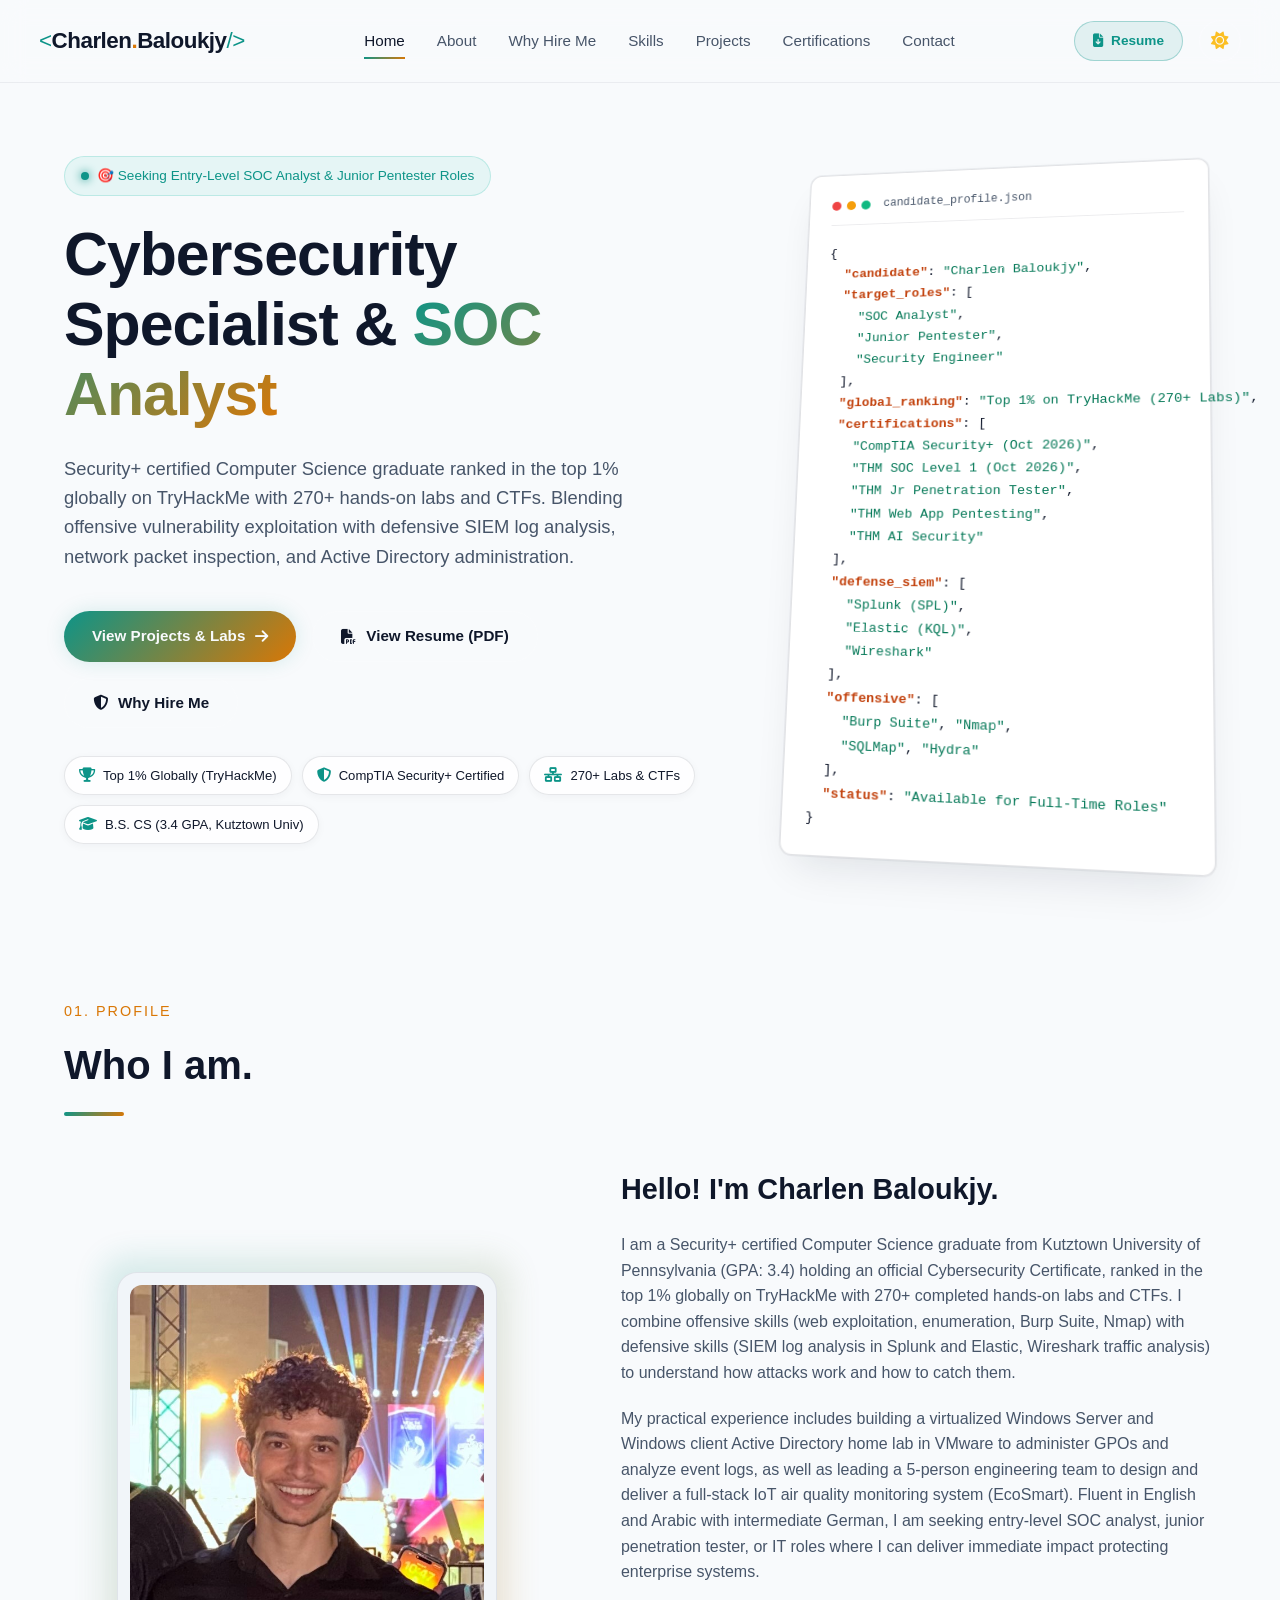
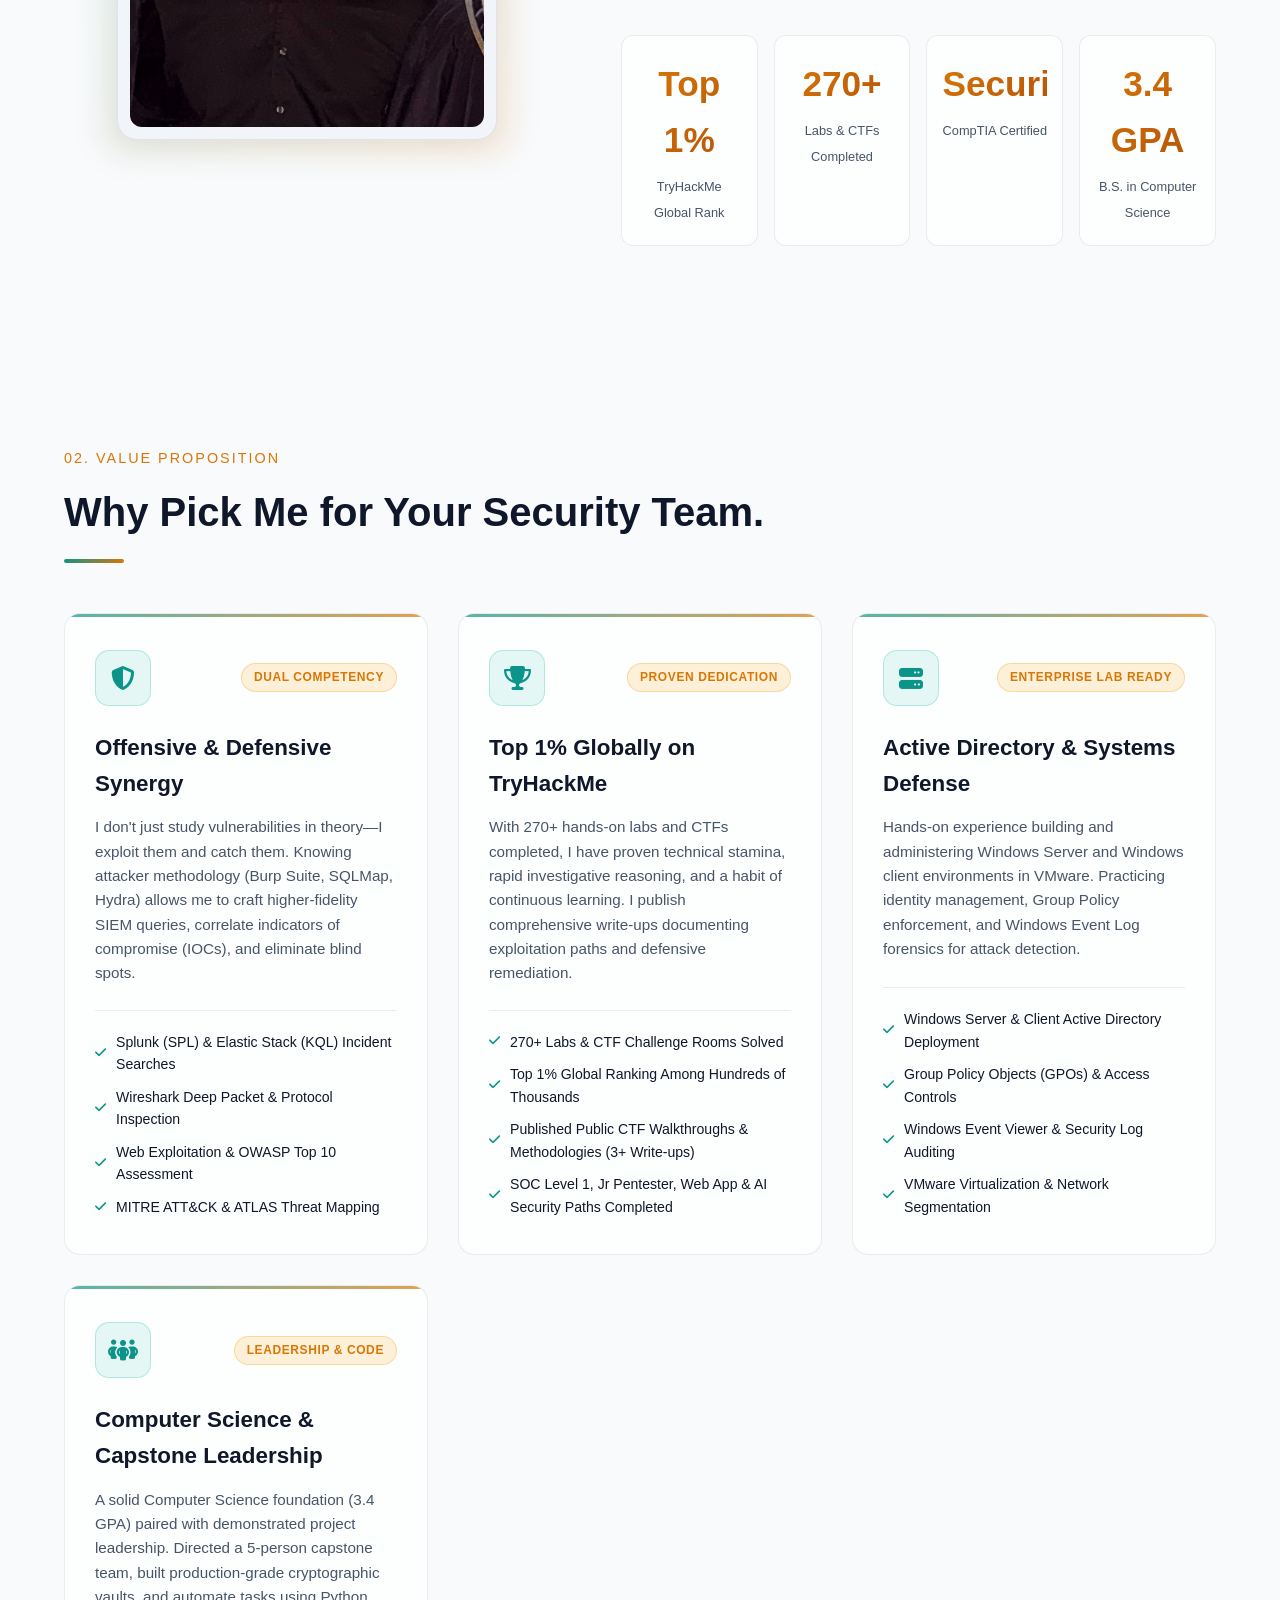
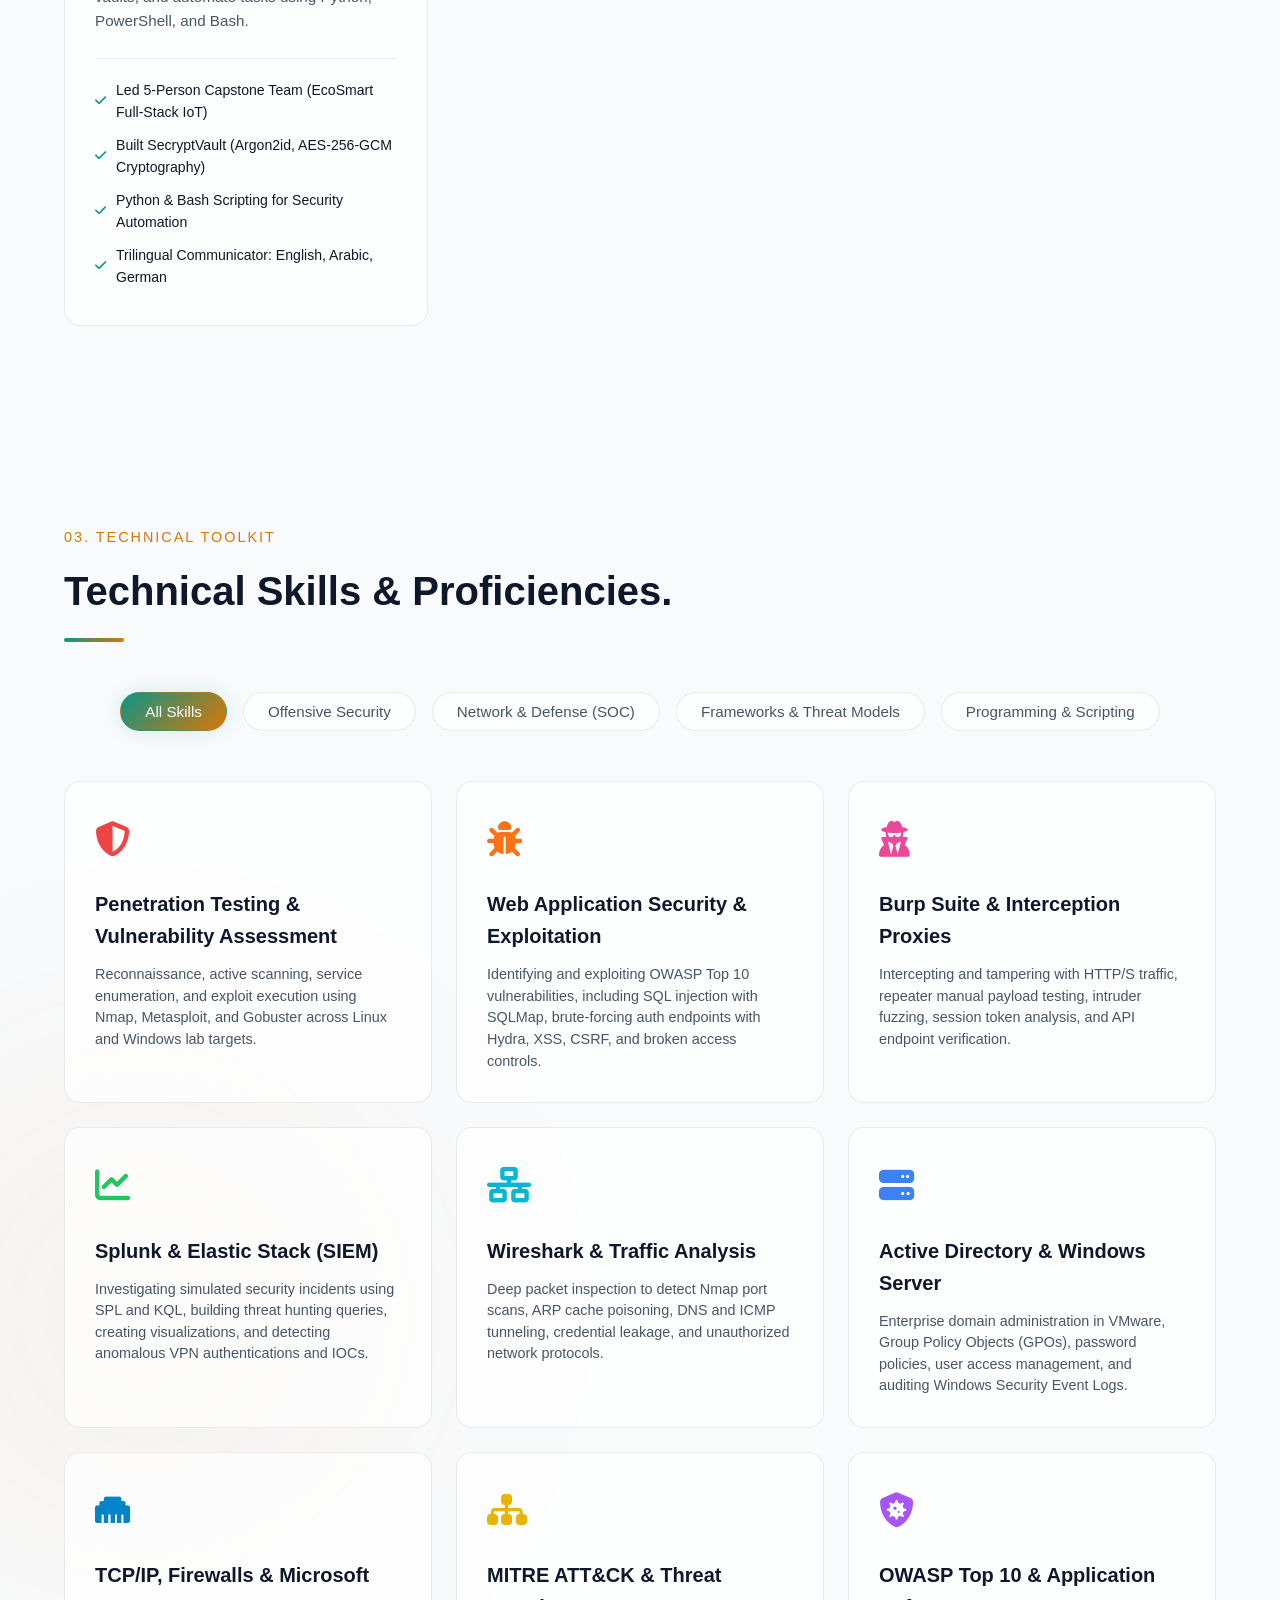
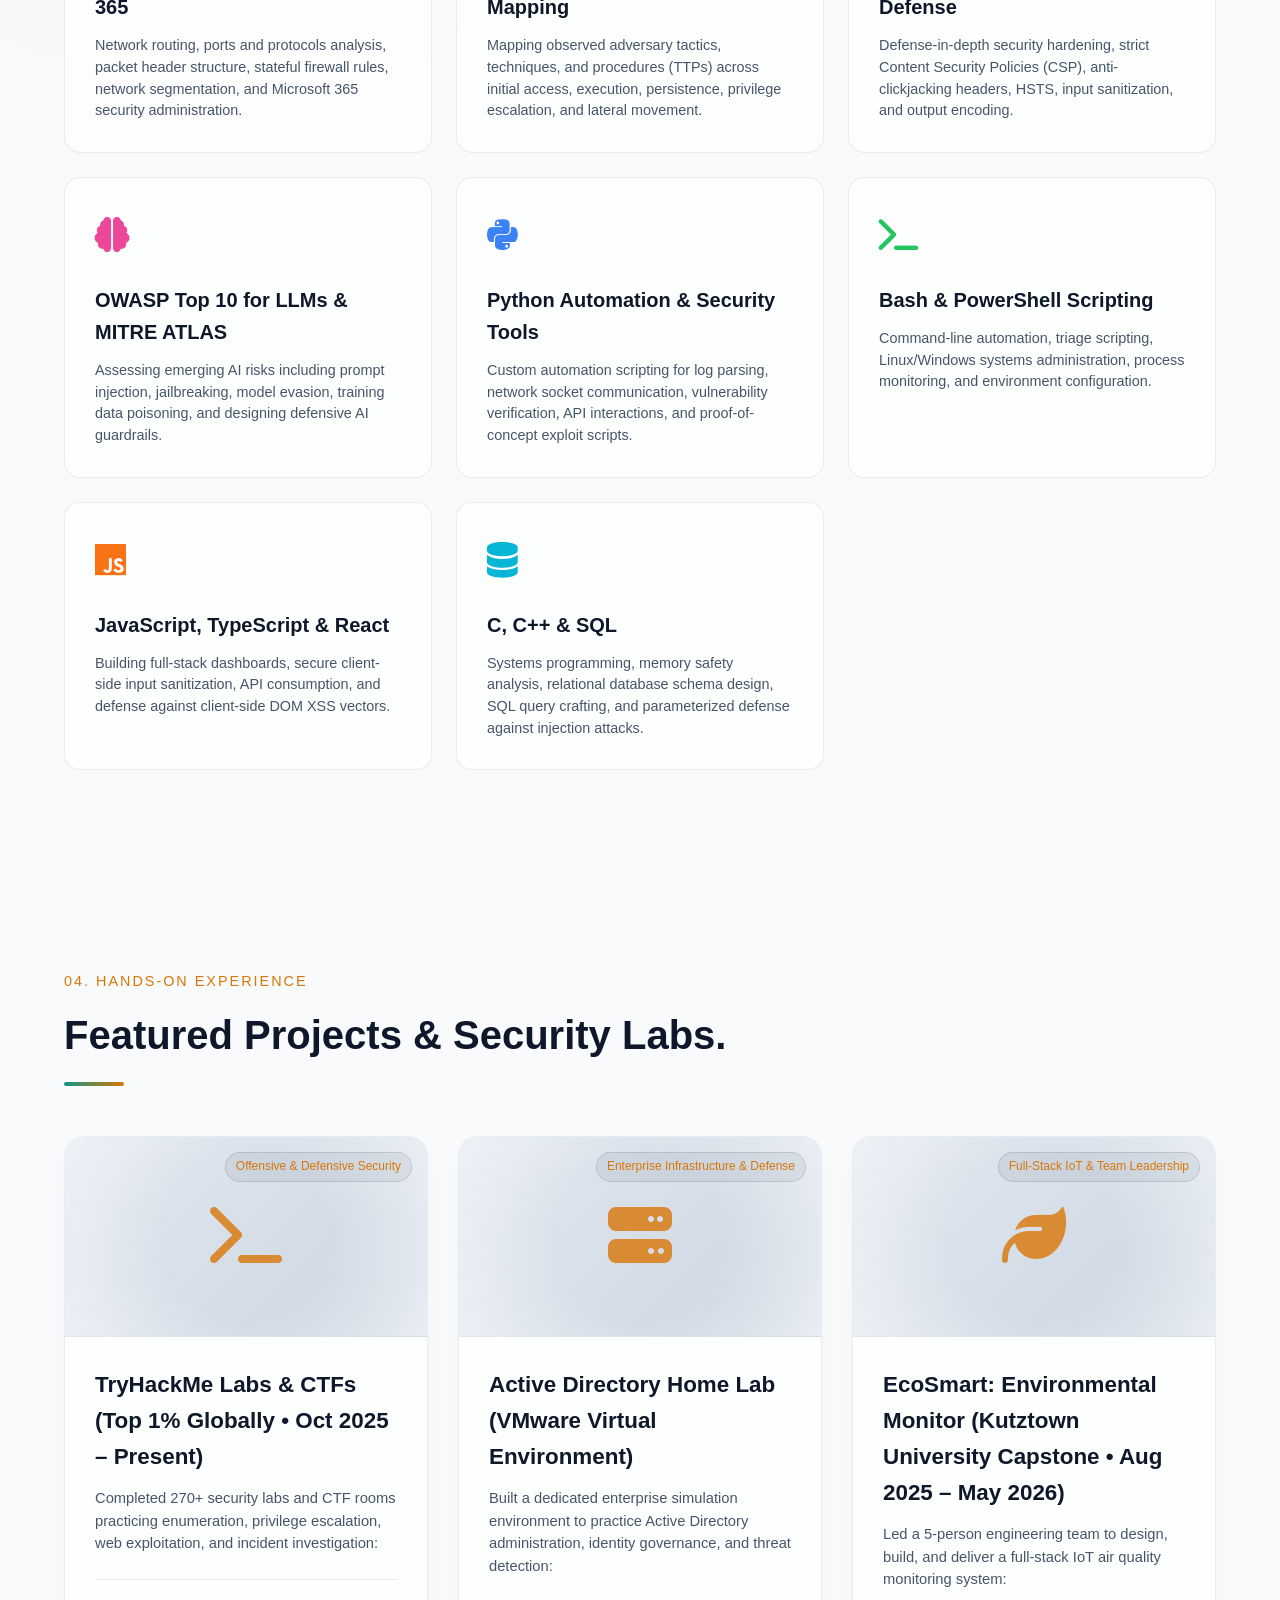
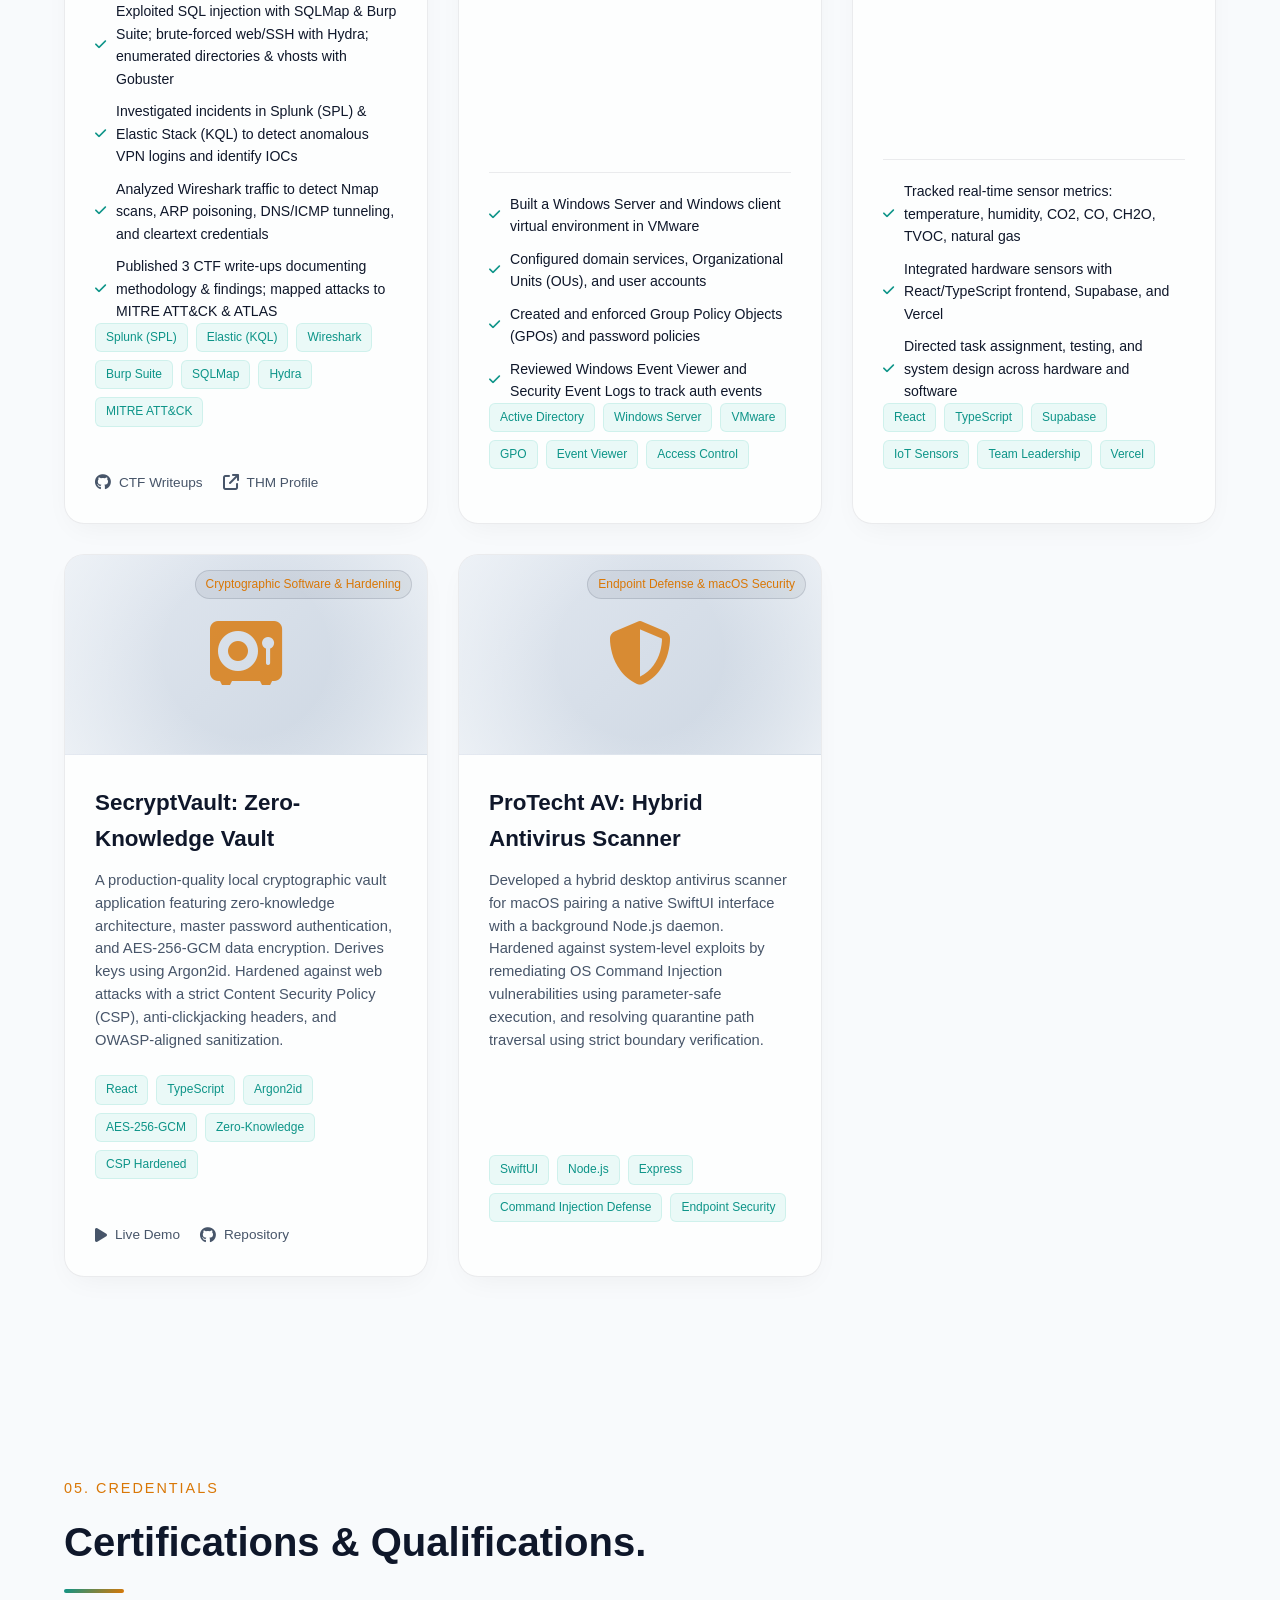
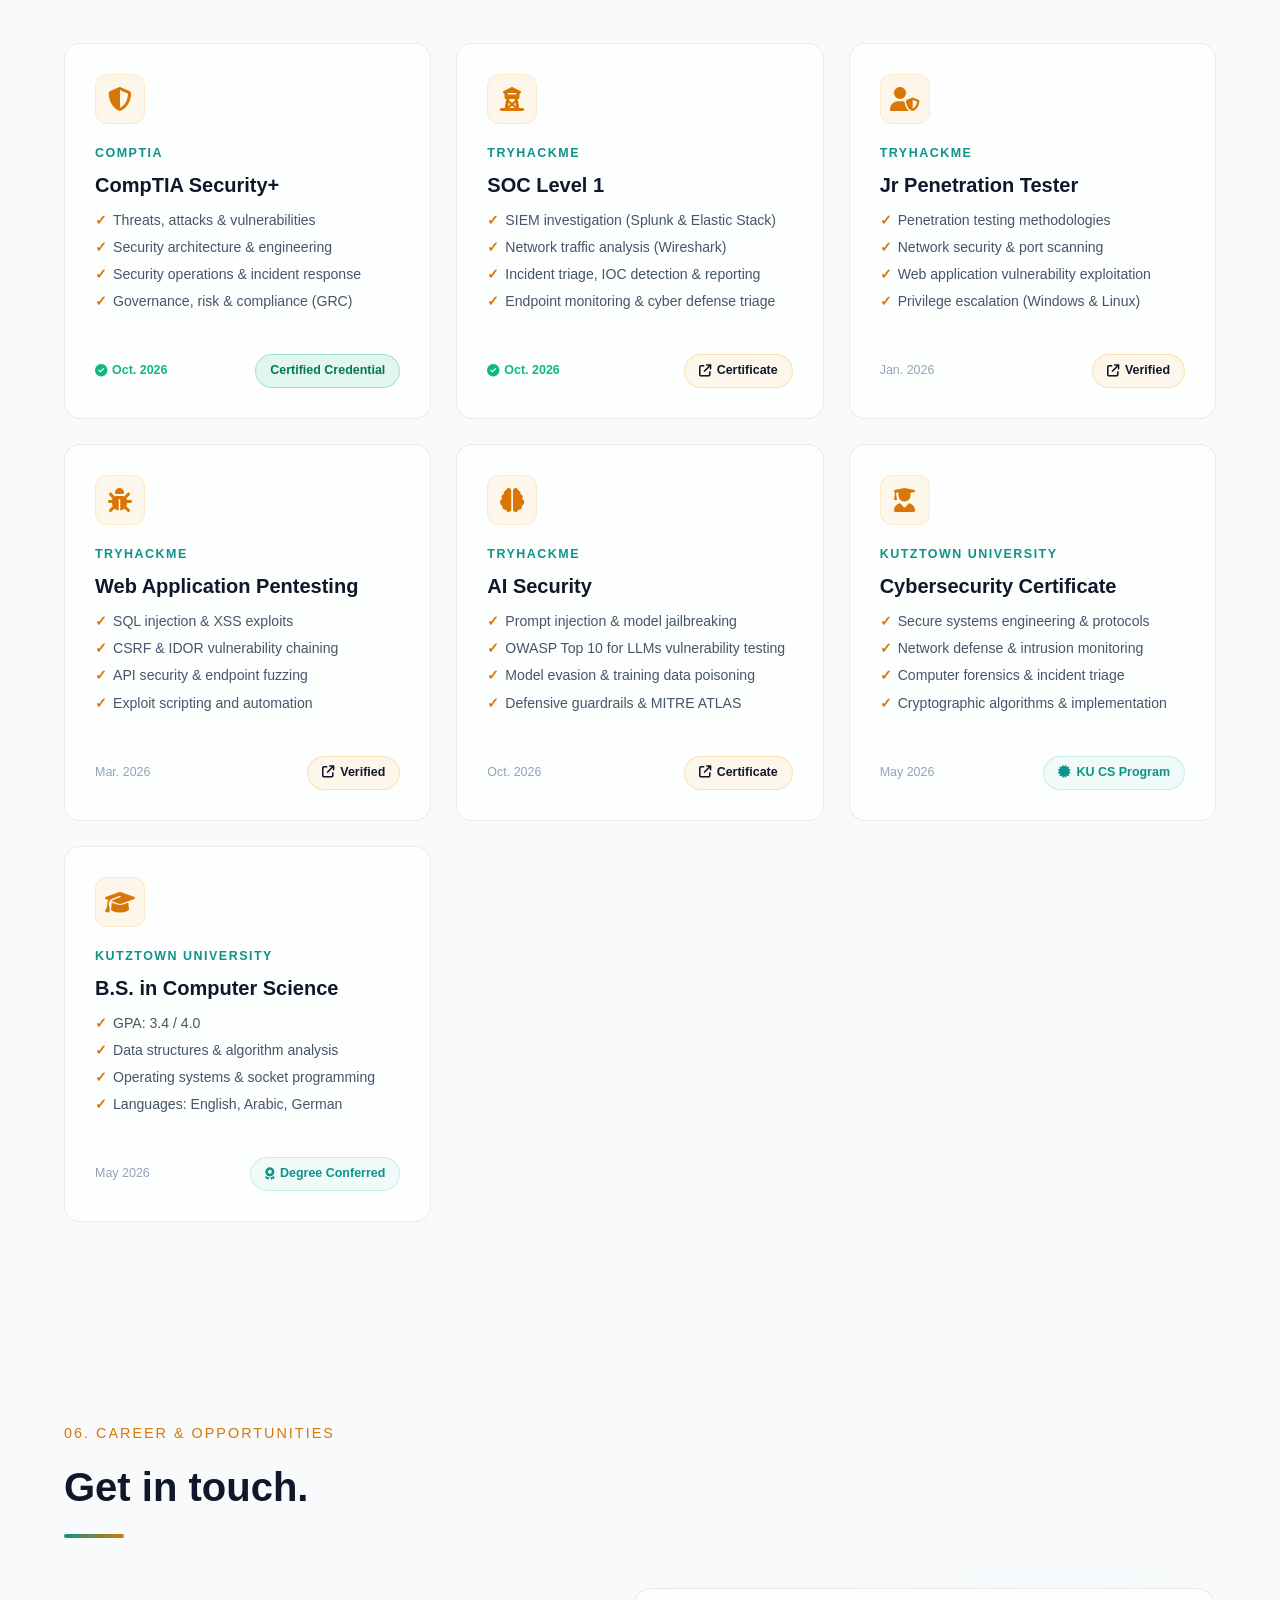
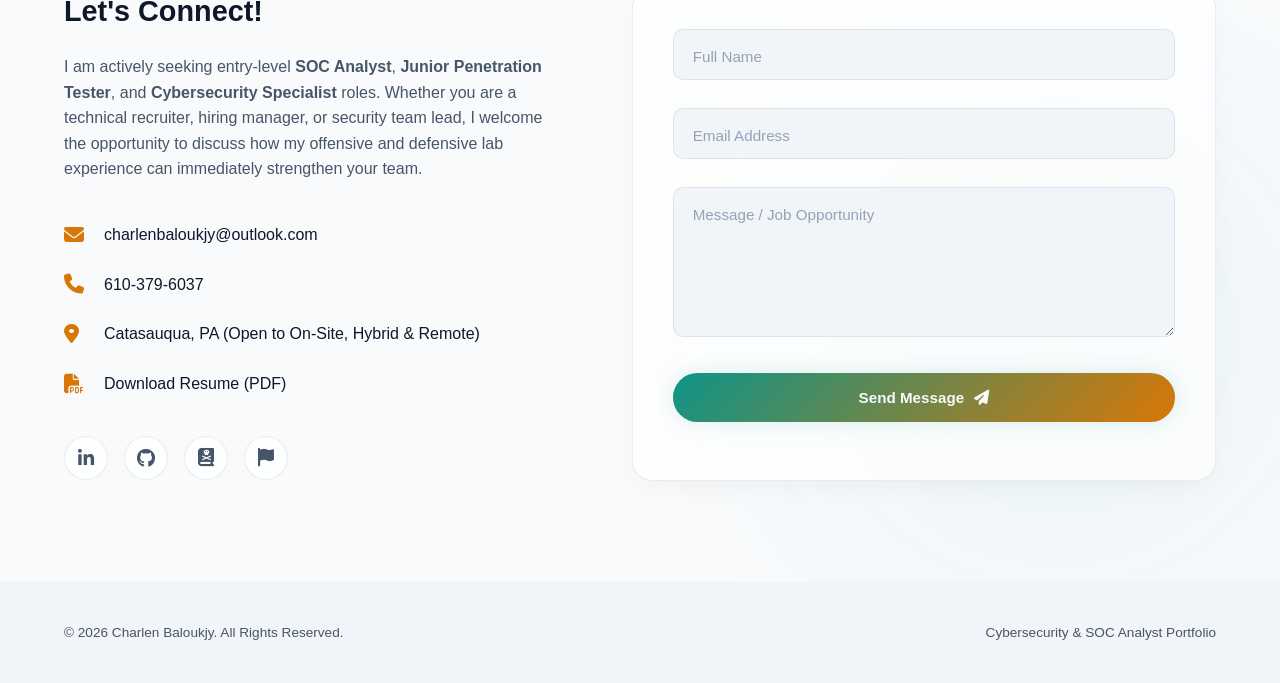
==== commit 9b58ff28: "Update resume PDF, add TryHackMe SOC Level 1 certification, and update portfolio stats" ====
--- a/index.html
+++ b/index.html
@@ -9,8 +9,8 @@
   <!-- Primary SEO Meta Tags -->
   <title>Charlen Baloukjy | Cybersecurity Portfolio — SOC Analyst &amp; Penetration Tester</title>
   <meta name="title" content="Charlen Baloukjy | Cybersecurity Portfolio — SOC Analyst &amp; Penetration Tester">
-  <meta name="description" content="Charlen Baloukjy is a Security+ certified Computer Science graduate and Cybersecurity Specialist ranked top 2% globally on TryHackMe. Explore his portfolio featuring SIEM log analysis, Wireshark traffic inspection, Active Directory administration, and offensive penetration testing.">
-  <meta name="keywords" content="Charlen Baloukjy, Cybersecurity Portfolio, SOC Analyst, Penetration Tester, Security Operations Center, Security+, TryHackMe Top 2%, Splunk, Elastic Stack, Wireshark, Active Directory, Kutztown University, Vulnerability Assessment, SecryptVault, Python, PowerShell">
+  <meta name="description" content="Charlen Baloukjy is a Security+ certified Computer Science graduate and Cybersecurity Specialist ranked in the top 1% globally on TryHackMe with 270+ hands-on labs and CTFs. Explore his portfolio featuring SIEM log analysis, Wireshark traffic inspection, Active Directory administration, and offensive penetration testing.">
+  <meta name="keywords" content="Charlen Baloukjy, Cybersecurity Portfolio, SOC Analyst, Penetration Tester, Security Operations Center, Security+, TryHackMe Top 1%, Splunk, Elastic Stack, Wireshark, Active Directory, Kutztown University, Vulnerability Assessment, SecryptVault, Python, PowerShell">
   <meta name="author" content="Charlen Baloukjy">
   <meta name="creator" content="Charlen Baloukjy">
   <meta name="publisher" content="Charlen Baloukjy">
@@ -34,7 +34,7 @@
   <!-- Open Graph / Facebook / LinkedIn / Discord -->
   <meta property="og:type" content="website">
   <meta property="og:title" content="Charlen Baloukjy | Cybersecurity Portfolio — SOC Analyst &amp; Penetration Tester">
-  <meta property="og:description" content="Security+ certified Computer Science graduate ranked top 2% globally on TryHackMe with 200+ hands-on labs and CTFs. Blending offensive vulnerability exploitation with defensive SIEM &amp; network threat analysis.">
+  <meta property="og:description" content="Security+ certified Computer Science graduate ranked top 1% globally on TryHackMe with 270+ hands-on labs and CTFs. Blending offensive vulnerability exploitation with defensive SIEM &amp; network threat analysis.">
   <meta property="og:url" content="https://charlenb.github.io/">
   <meta property="og:site_name" content="Charlen Baloukjy Portfolio">
   <meta property="og:locale" content="en_US">
@@ -48,7 +48,7 @@
   <!-- Twitter Card Tags -->
   <meta name="twitter:card" content="summary_large_image">
   <meta name="twitter:title" content="Charlen Baloukjy | Cybersecurity Portfolio — SOC Analyst &amp; Penetration Tester">
-  <meta name="twitter:description" content="Security+ certified Computer Science graduate ranked top 2% globally on TryHackMe with 200+ hands-on labs and CTFs. Dual offensive-defensive skill set for SOC and Pentesting roles.">
+  <meta name="twitter:description" content="Security+ certified Computer Science graduate ranked top 1% globally on TryHackMe with 270+ hands-on labs and CTFs. Dual offensive-defensive skill set for SOC and Pentesting roles.">
   <meta name="twitter:image" content="https://charlenb.github.io/assets/og-preview.png">
   <meta name="twitter:image:alt" content="Charlen Baloukjy Portfolio Preview">
 
@@ -90,7 +90,7 @@
           "@id": "https://charlenb.github.io/#avatar"
         },
         "datePublished": "2024-01-01",
-        "dateModified": "2026-10-15",
+        "dateModified": "2026-10-24",
         "inLanguage": "en-US"
       },
       {
@@ -169,8 +169,8 @@
             "position": 1,
             "item": {
               "@type": "CreativeWork",
-              "name": "TryHackMe Offensive & Defensive Security Labs & CTFs (Top 2% Globally)",
-              "description": "200+ completed labs and CTFs ranked top 2% globally. Practicing web exploitation, privilege escalation, Splunk/Elastic SIEM log investigations, Wireshark packet analysis, and MITRE ATT&CK mapping.",
+              "name": "TryHackMe Offensive & Defensive Security Labs & CTFs (Top 1% Globally)",
+              "description": "270+ completed labs and CTFs ranked top 1% globally. Practicing web exploitation, privilege escalation, Splunk/Elastic SIEM log investigations, Wireshark packet analysis, and MITRE ATT&CK mapping.",
               "url": "https://github.com/CharlenB/TryHackMe-Writeups"
             }
           },
@@ -288,7 +288,7 @@
           <span class="sr-only">Charlen Baloukjy — </span>Cybersecurity Specialist &amp; <span class="gradient-text">SOC Analyst</span>
         </h1>
         <p class="hero-subtitle" id="hero-sub">
-          Security+ certified Computer Science graduate ranked in the top 2% globally on TryHackMe with 200+ hands-on labs and CTFs. Blending offensive vulnerability exploitation with defensive SIEM log analysis, network packet inspection, and Active Directory administration.
+          Security+ certified Computer Science graduate ranked in the top 1% globally on TryHackMe with 270+ hands-on labs and CTFs. Blending offensive vulnerability exploitation with defensive SIEM log analysis, network packet inspection, and Active Directory administration.
         </p>
 
         <div class="hero-actions">
@@ -307,9 +307,9 @@
         </div>
 
         <div class="hero-stats">
-          <span class="hero-stat-pill"><i class="fa-solid fa-trophy"></i> Top 2% Globally (TryHackMe)</span>
+          <span class="hero-stat-pill"><i class="fa-solid fa-trophy"></i> Top 1% Globally (TryHackMe)</span>
           <span class="hero-stat-pill"><i class="fa-solid fa-shield-halved"></i> CompTIA Security+ Certified</span>
-          <span class="hero-stat-pill"><i class="fa-solid fa-network-wired"></i> 200+ Labs &amp; CTFs</span>
+          <span class="hero-stat-pill"><i class="fa-solid fa-network-wired"></i> 270+ Labs &amp; CTFs</span>
           <span class="hero-stat-pill"><i class="fa-solid fa-graduation-cap"></i> B.S. CS (3.4 GPA, Kutztown Univ)</span>
         </div>
       </div>
@@ -330,9 +330,10 @@
     <span class="str">"Junior Pentester"</span>,
     <span class="str">"Security Engineer"</span>
   ],
-  <span class="key">"global_ranking"</span>: <span class="str">"Top 2% on TryHackMe (200+ Labs)"</span>,
+  <span class="key">"global_ranking"</span>: <span class="str">"Top 1% on TryHackMe (270+ Labs)"</span>,
   <span class="key">"certifications"</span>: [
     <span class="str">"CompTIA Security+ (Oct 2026)"</span>,
+    <span class="str">"THM SOC Level 1 (Oct 2026)"</span>,
     <span class="str">"THM Jr Penetration Tester"</span>,
     <span class="str">"THM Web App Pentesting"</span>,
     <span class="str">"THM AI Security"</span>
@@ -374,19 +375,19 @@
         <div class="about-details">
           <h3 class="details-heading">Hello! I'm Charlen Baloukjy.</h3>
           <p class="details-text">
-            I am a Security+ certified Computer Science graduate from Kutztown University of Pennsylvania (GPA: 3.4) holding an official Cybersecurity Certificate, ranked in the top 2% globally on TryHackMe with 200+ completed hands-on labs and CTFs. I combine offensive skills (web exploitation, enumeration, Burp Suite, Nmap) with defensive skills (SIEM log analysis in Splunk and Elastic, Wireshark traffic analysis) to understand how attacks work and how to catch them.
+            I am a Security+ certified Computer Science graduate from Kutztown University of Pennsylvania (GPA: 3.4) holding an official Cybersecurity Certificate, ranked in the top 1% globally on TryHackMe with 270+ completed hands-on labs and CTFs. I combine offensive skills (web exploitation, enumeration, Burp Suite, Nmap) with defensive skills (SIEM log analysis in Splunk and Elastic, Wireshark traffic analysis) to understand how attacks work and how to catch them.
           </p>
           <p class="details-text">
-            My practical experience includes building a virtualized Windows Server and Windows client Active Directory home lab in VMware to administer GPOs and analyze event logs, as well as leading a 5-person engineering team to design and deliver a full-stack IoT air quality monitoring system (EcoSmart). Fluent in English and Arabic with intermediate German, I am seeking entry-level SOC analyst or junior penetration tester roles where I can deliver immediate impact protecting enterprise systems.
+            My practical experience includes building a virtualized Windows Server and Windows client Active Directory home lab in VMware to administer GPOs and analyze event logs, as well as leading a 5-person engineering team to design and deliver a full-stack IoT air quality monitoring system (EcoSmart). Fluent in English and Arabic with intermediate German, I am seeking entry-level SOC analyst, junior penetration tester, or IT roles where I can deliver immediate impact protecting enterprise systems.
           </p>
 
           <div class="about-highlights">
             <div class="highlight-card">
-              <span class="highlight-number">Top 2%</span>
+              <span class="highlight-number">Top 1%</span>
               <span class="highlight-label">TryHackMe Global Rank</span>
             </div>
             <div class="highlight-card">
-              <span class="highlight-number">200+</span>
+              <span class="highlight-number">270+</span>
               <span class="highlight-label">Labs &amp; CTFs Completed</span>
             </div>
             <div class="highlight-card">
@@ -441,15 +442,15 @@
             </div>
             <span class="service-badge">Proven Dedication</span>
           </div>
-          <h3 class="service-title">Top 2% Globally on TryHackMe</h3>
+          <h3 class="service-title">Top 1% Globally on TryHackMe</h3>
           <p class="service-desc">
-            With 200+ hands-on labs and CTFs completed, I have proven technical stamina, rapid investigative reasoning, and a habit of continuous learning. I publish comprehensive write-ups documenting exploitation paths and defensive remediation.
+            With 270+ hands-on labs and CTFs completed, I have proven technical stamina, rapid investigative reasoning, and a habit of continuous learning. I publish comprehensive write-ups documenting exploitation paths and defensive remediation.
           </p>
           <ul class="service-feature-list">
-            <li class="service-feature-item"><i class="fa-solid fa-check"></i> 200+ Labs &amp; CTF Challenge Rooms Solved</li>
-            <li class="service-feature-item"><i class="fa-solid fa-check"></i> Top 2% Global Ranking Among Hundreds of Thousands</li>
-            <li class="service-feature-item"><i class="fa-solid fa-check"></i> Published Public CTF Walkthroughs &amp; Methodologies</li>
-            <li class="service-feature-item"><i class="fa-solid fa-check"></i> Jr Pentester, Web App &amp; AI Security Paths Completed</li>
+            <li class="service-feature-item"><i class="fa-solid fa-check"></i> 270+ Labs &amp; CTF Challenge Rooms Solved</li>
+            <li class="service-feature-item"><i class="fa-solid fa-check"></i> Top 1% Global Ranking Among Hundreds of Thousands</li>
+            <li class="service-feature-item"><i class="fa-solid fa-check"></i> Published Public CTF Walkthroughs &amp; Methodologies (3+ Write-ups)</li>
+            <li class="service-feature-item"><i class="fa-solid fa-check"></i> SOC Level 1, Jr Pentester, Web App &amp; AI Security Paths Completed</li>
           </ul>
         </div>
 
@@ -628,15 +629,15 @@
             </div>
           </div>
           <div class="project-details">
-            <h3 class="project-title">TryHackMe Labs &amp; CTFs <span class="project-title-caption" style="font-size: 0.85rem; font-weight: 600; color: var(--accent-gold); display: block; margin-top: 4px;">(Top 2% Globally • Oct 2025 – Present)</span></h3>
+            <h3 class="project-title">TryHackMe Labs &amp; CTFs <span class="project-title-caption" style="font-size: 0.85rem; font-weight: 600; color: var(--accent-gold); display: block; margin-top: 4px;">(Top 1% Globally • Oct 2025 – Present)</span></h3>
             <p class="project-desc">
-              Completed 200+ security labs and CTF rooms practicing enumeration, privilege escalation, web exploitation, and incident investigation:
+              Completed 270+ security labs and CTF rooms practicing enumeration, privilege escalation, web exploitation, and incident investigation:
             </p>
             <ul class="service-feature-list" style="margin-bottom: 16px; border-top: none; padding-top: 0;">
               <li class="service-feature-item"><i class="fa-solid fa-check"></i> Exploited SQL injection with SQLMap &amp; Burp Suite; brute-forced web/SSH with Hydra; enumerated directories &amp; vhosts with Gobuster</li>
               <li class="service-feature-item"><i class="fa-solid fa-check"></i> Investigated incidents in Splunk (SPL) &amp; Elastic Stack (KQL) to detect anomalous VPN logins and identify IOCs</li>
               <li class="service-feature-item"><i class="fa-solid fa-check"></i> Analyzed Wireshark traffic to detect Nmap scans, ARP poisoning, DNS/ICMP tunneling, and cleartext credentials</li>
-              <li class="service-feature-item"><i class="fa-solid fa-check"></i> Mapped attacker behavior to MITRE ATT&CK, and LLM attacks to OWASP Top 10 for LLMs / MITRE ATLAS</li>
+              <li class="service-feature-item"><i class="fa-solid fa-check"></i> Published 3 CTF write-ups documenting methodology &amp; findings; mapped attacks to MITRE ATT&CK &amp; ATLAS</li>
             </ul>
             <div class="project-tags">
               <span>Splunk (SPL)</span>
@@ -802,7 +803,28 @@
           </div>
         </div>
 
-        <!-- Cert 2: TryHackMe Jr Penetration Tester -->
+        <!-- Cert 2: TryHackMe SOC Level 1 -->
+        <div class="certificate-card" id="cert-soc-level-1">
+          <div class="cert-icon-wrapper">
+            <i class="fa-solid fa-tower-observation"></i>
+          </div>
+          <span class="cert-issuer">TryHackMe</span>
+          <h3 class="cert-title">SOC Level 1</h3>
+          <div class="cert-details">
+            <ul>
+              <li>SIEM investigation (Splunk &amp; Elastic Stack)</li>
+              <li>Network traffic analysis (Wireshark)</li>
+              <li>Incident triage, IOC detection &amp; reporting</li>
+              <li>Endpoint monitoring &amp; cyber defense triage</li>
+            </ul>
+          </div>
+          <div class="cert-footer">
+            <span class="cert-date verified-badge"><i class="fa-solid fa-circle-check"></i> Oct. 2026</span>
+            <a href="https://tryhackme-certificates.s3-eu-west-1.amazonaws.com/THM-T2IX9ATKE2.pdf" target="_blank" rel="noopener noreferrer" class="cert-link" aria-label="View TryHackMe SOC Level 1 Certificate PDF"><i class="fa-solid fa-arrow-up-right-from-square"></i> Certificate</a>
+          </div>
+        </div>
+
+        <!-- Cert 3: TryHackMe Jr Penetration Tester -->
         <div class="certificate-card" id="cert-jr-pentester">
           <div class="cert-icon-wrapper">
             <i class="fa-solid fa-user-shield"></i>
@@ -823,7 +845,7 @@
           </div>
         </div>
 
-        <!-- Cert 3: TryHackMe Web Application Pentesting -->
+        <!-- Cert 4: TryHackMe Web Application Pentesting -->
         <div class="certificate-card" id="cert-web-pentesting">
           <div class="cert-icon-wrapper">
             <i class="fa-solid fa-bug"></i>
@@ -844,7 +866,7 @@
           </div>
         </div>
 
-        <!-- Cert 4: TryHackMe AI Security -->
+        <!-- Cert 5: TryHackMe AI Security -->
         <div class="certificate-card" id="cert-ai-security">
           <div class="cert-icon-wrapper">
             <i class="fa-solid fa-brain"></i>
@@ -865,7 +887,7 @@
           </div>
         </div>
 
-        <!-- Cert 5: Kutztown Cybersecurity Certificate -->
+        <!-- Cert 6: Kutztown Cybersecurity Certificate -->
         <div class="certificate-card" id="cert-ku-cyber">
           <div class="cert-icon-wrapper">
             <i class="fa-solid fa-user-graduate"></i>
@@ -886,7 +908,7 @@
           </div>
         </div>
 
-        <!-- Cert 6: B.S. in Computer Science -->
+        <!-- Cert 7: B.S. in Computer Science -->
         <div class="certificate-card" id="cert-bs-cs">
           <div class="cert-icon-wrapper">
             <i class="fa-solid fa-graduation-cap"></i>
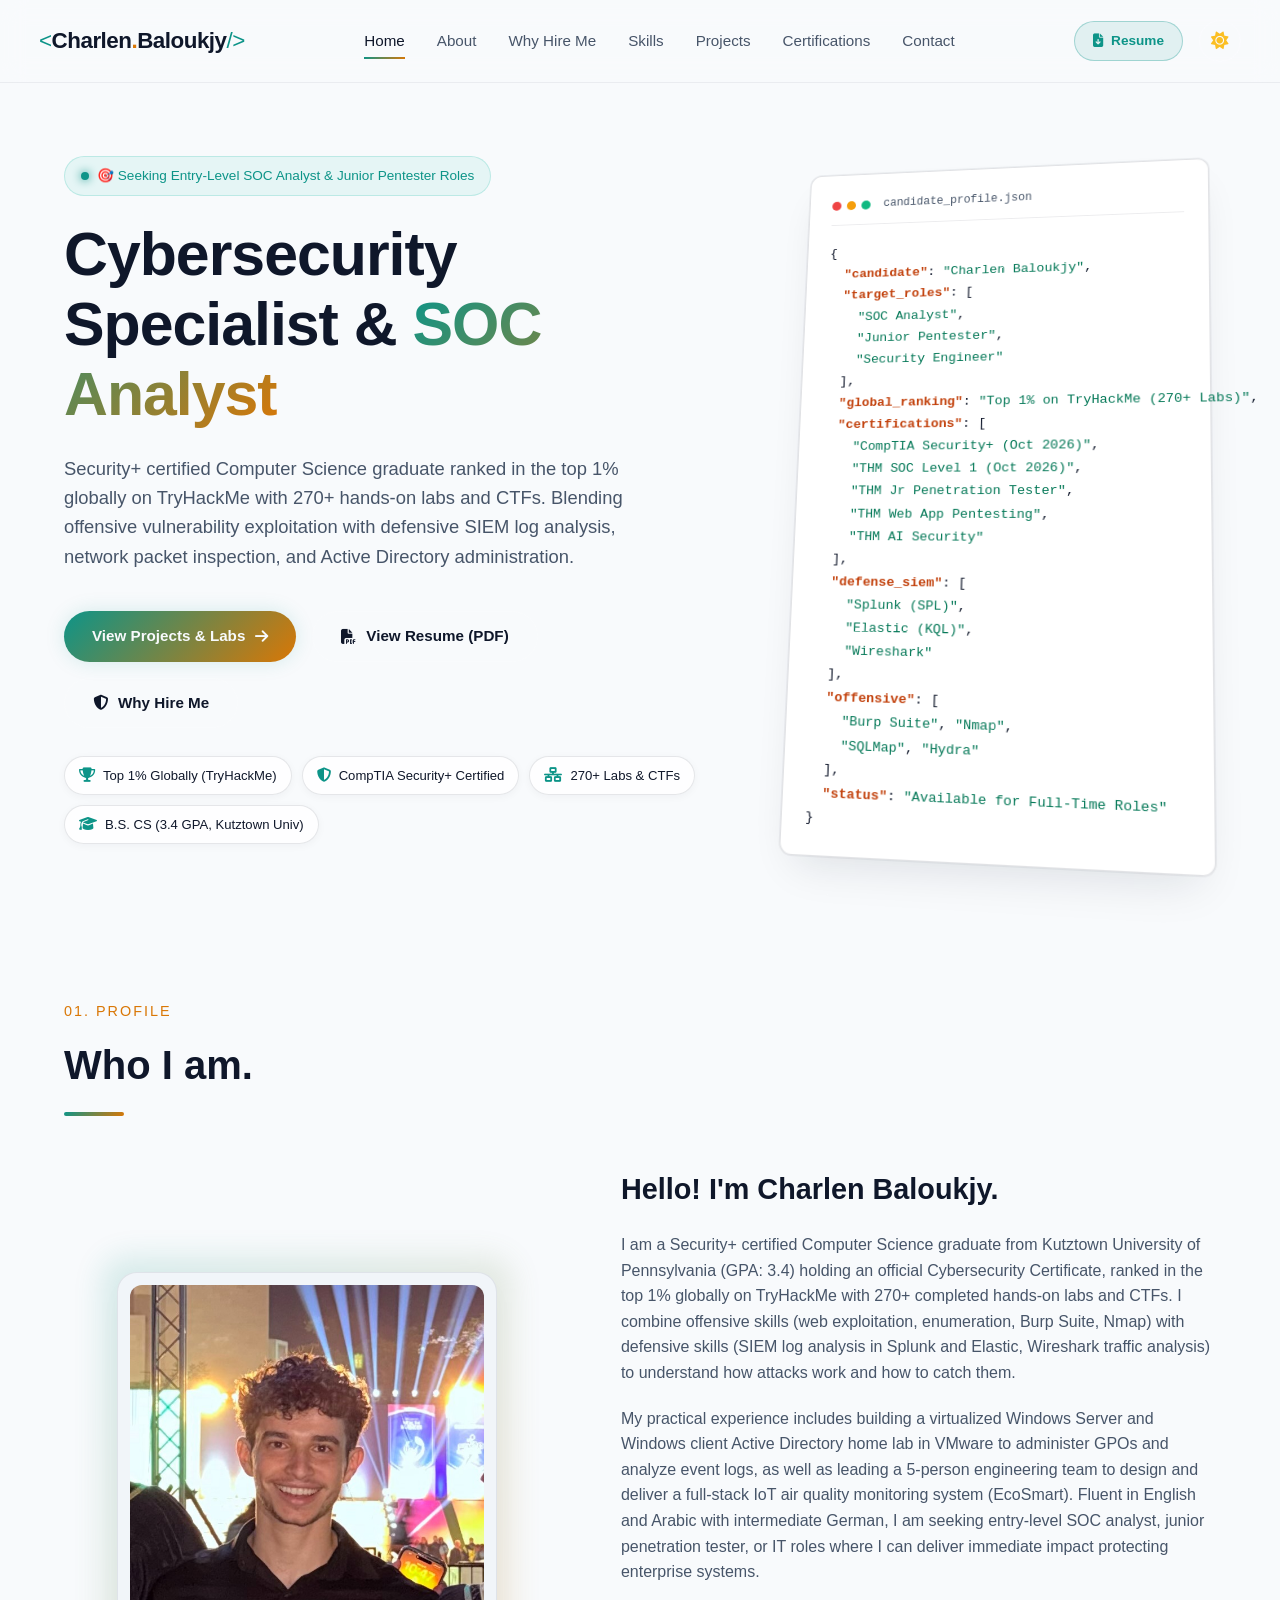
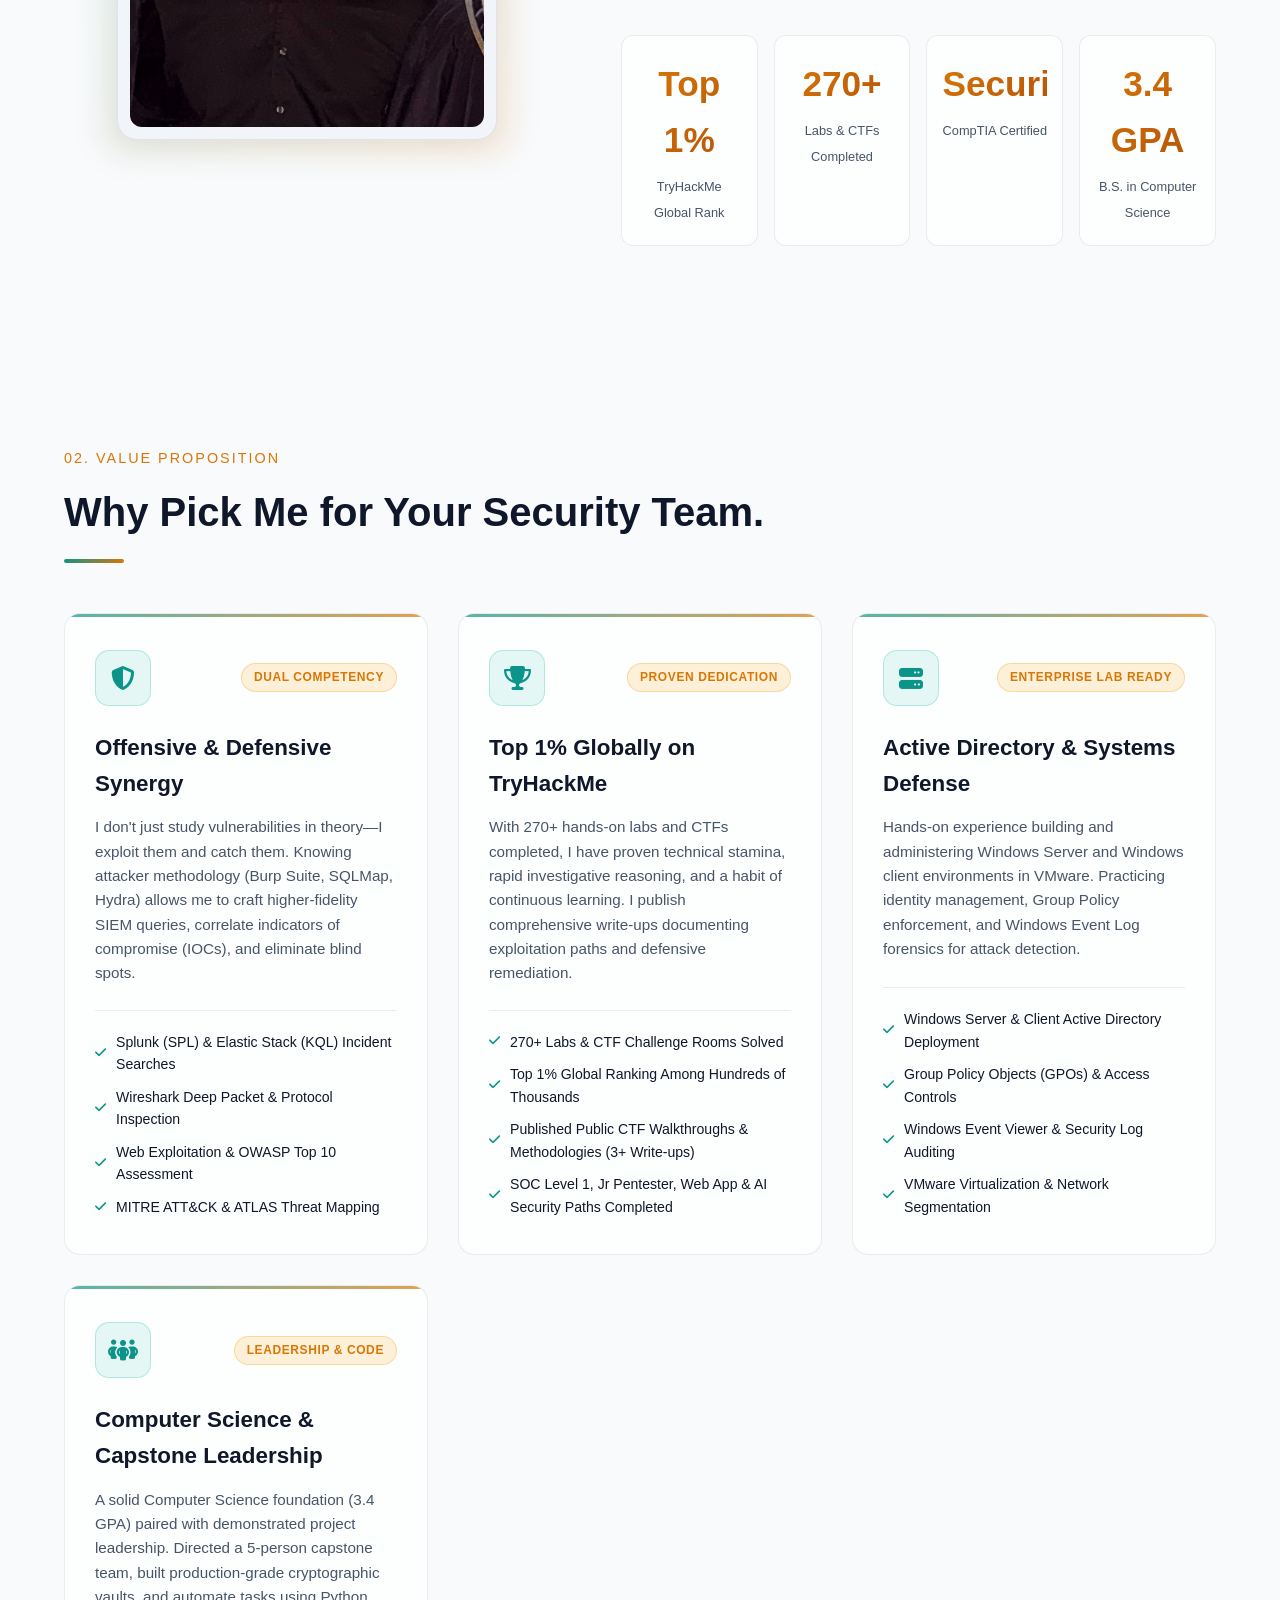
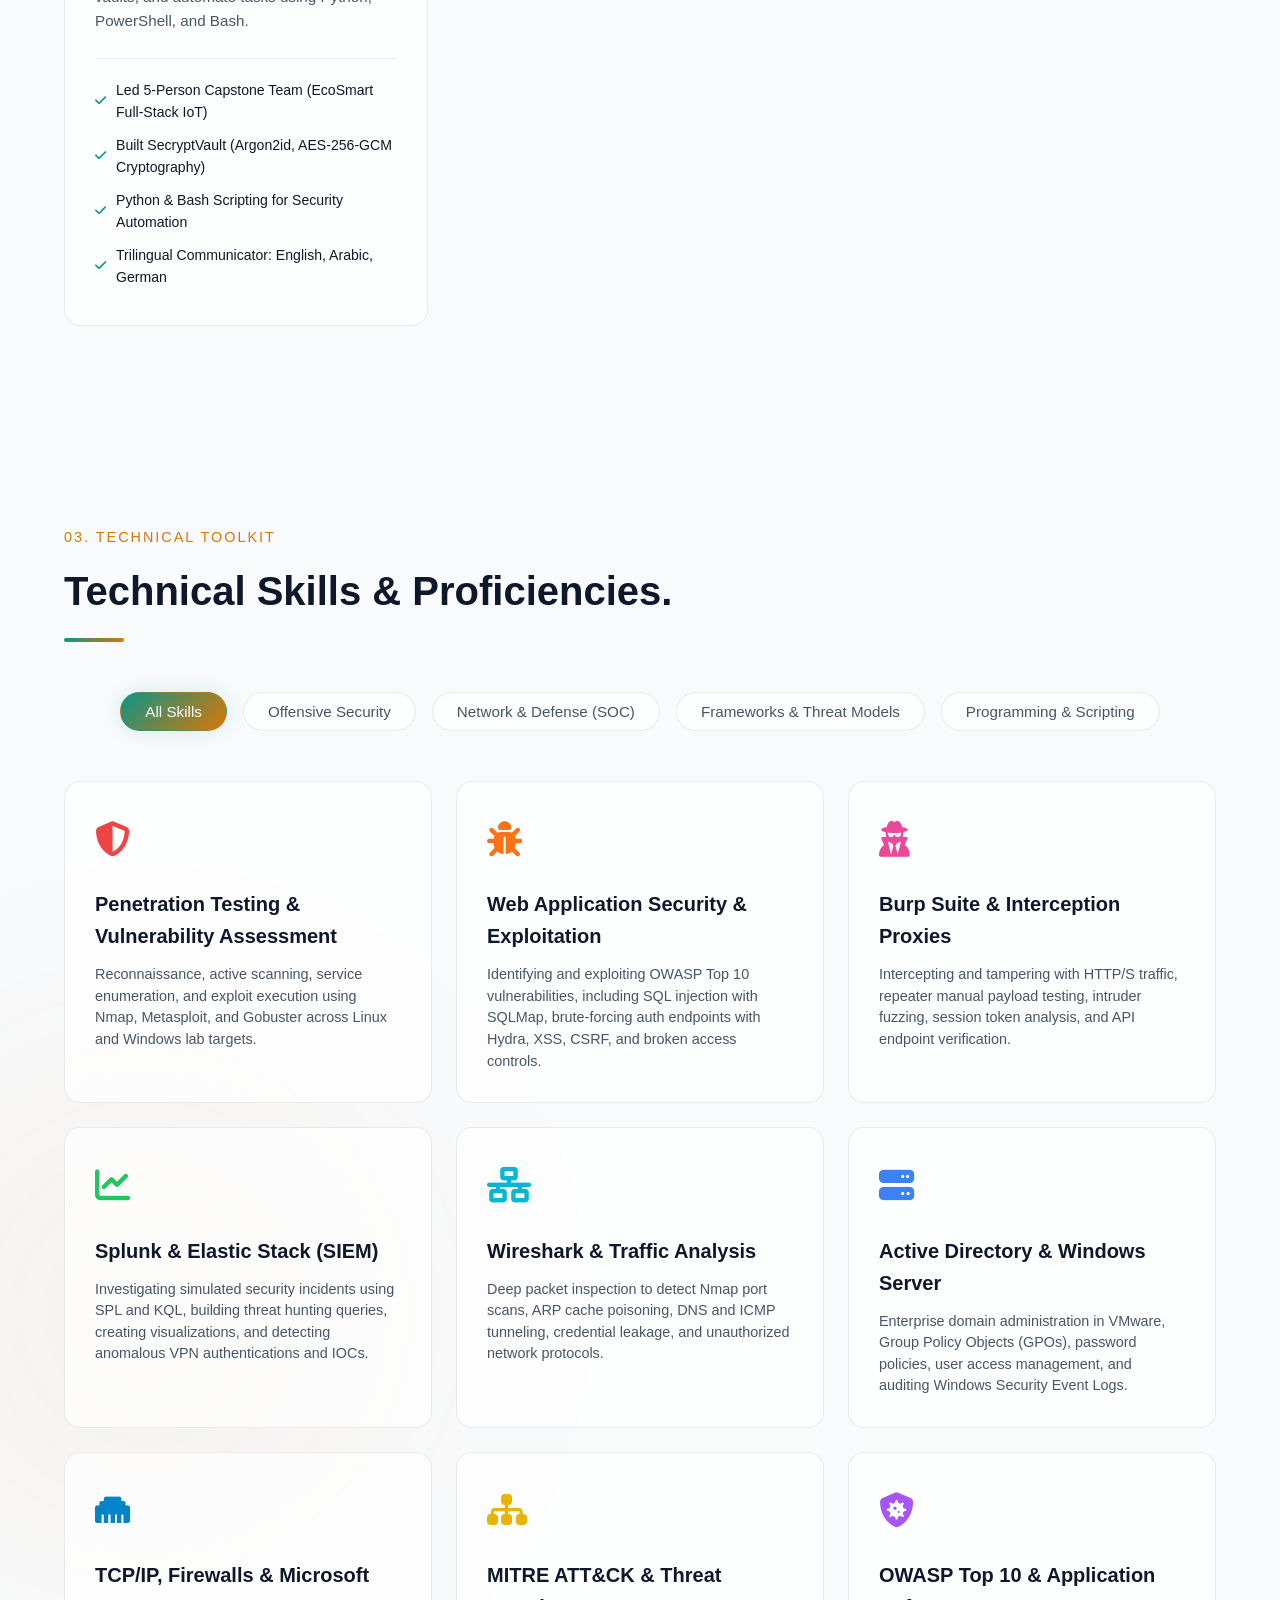
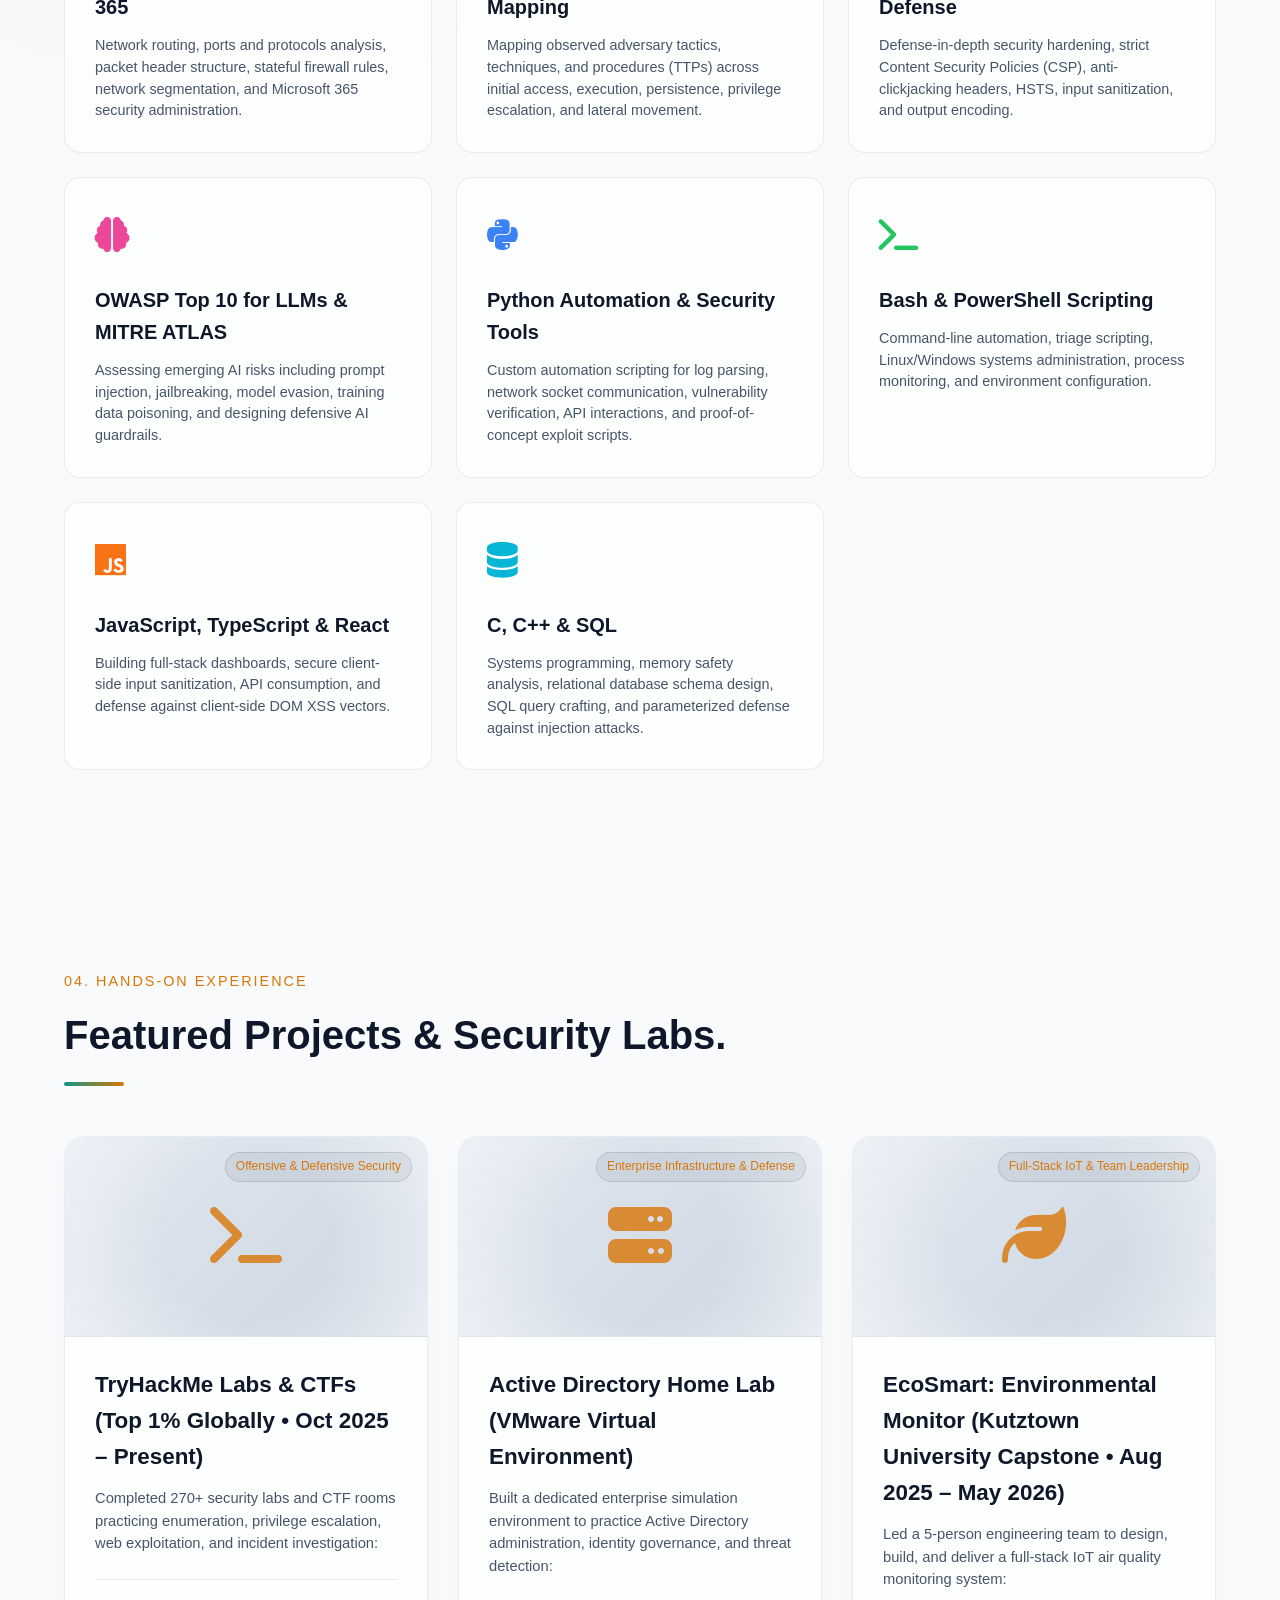
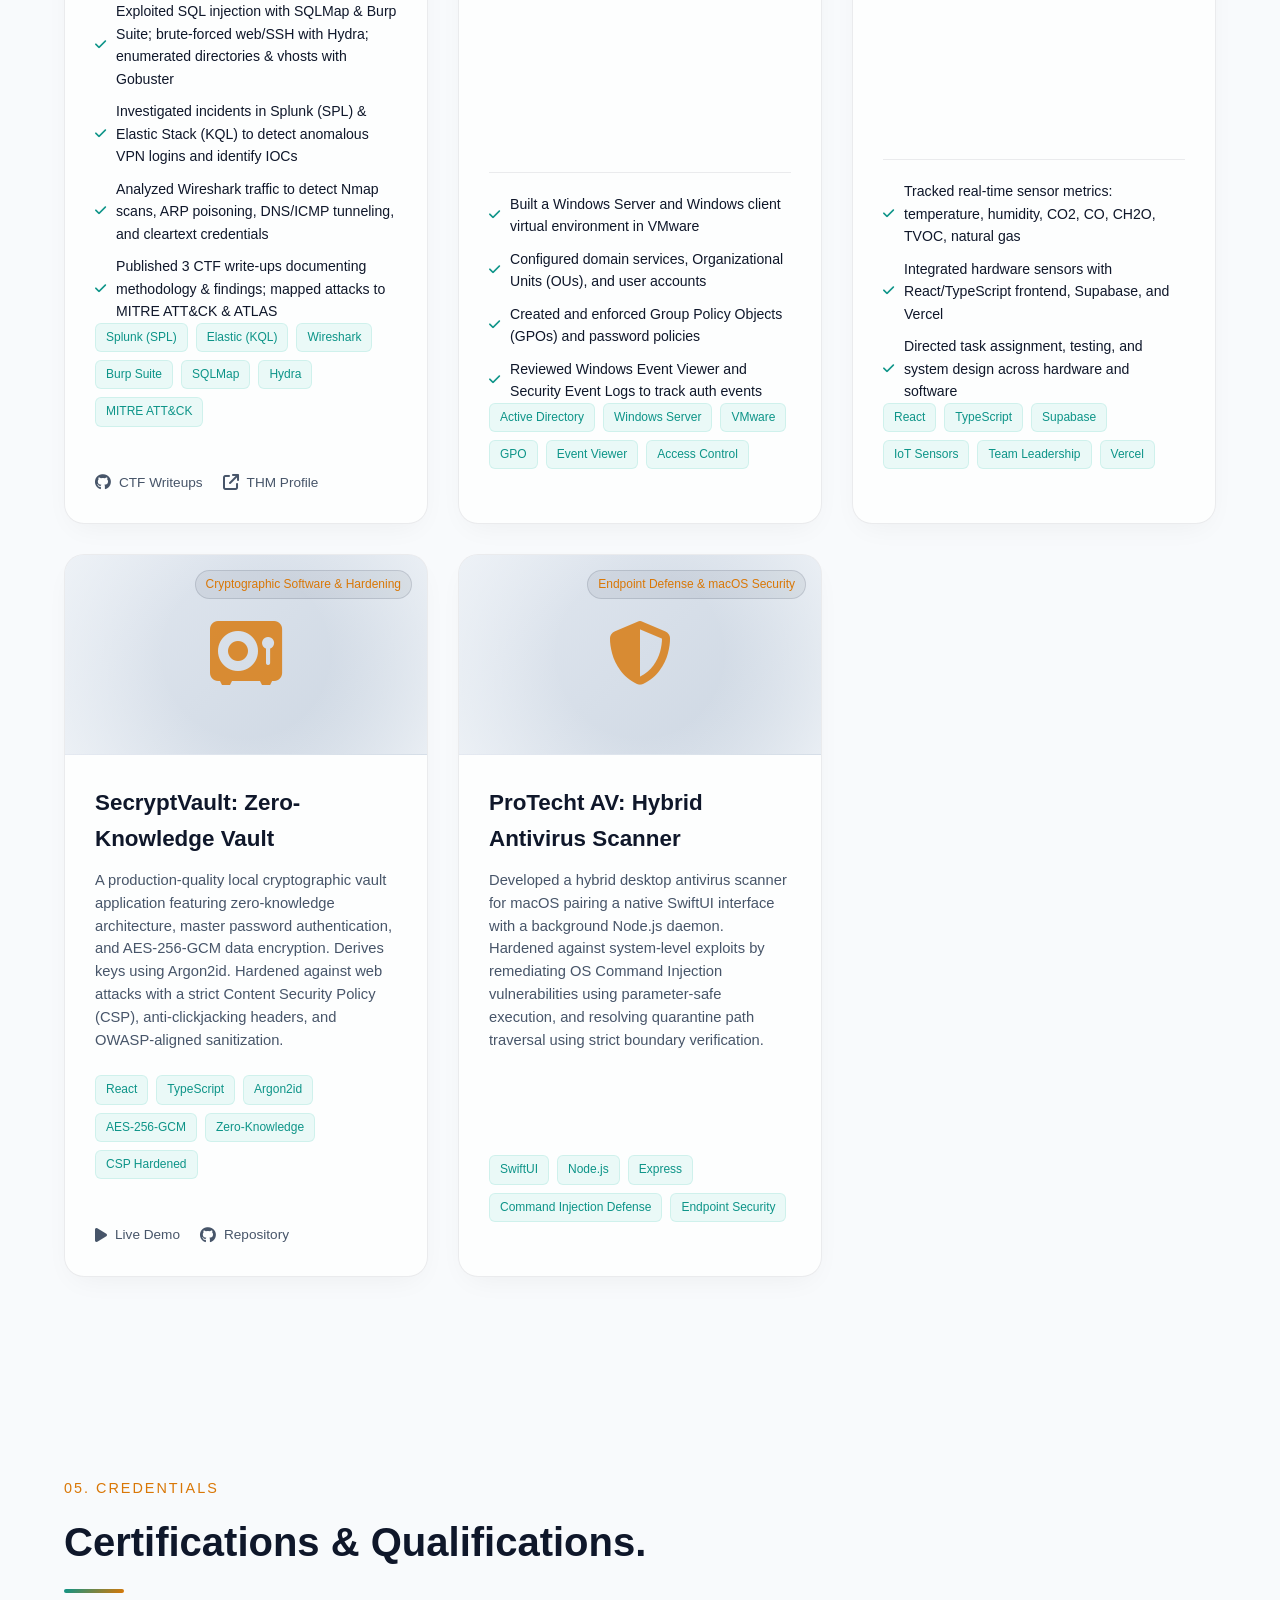
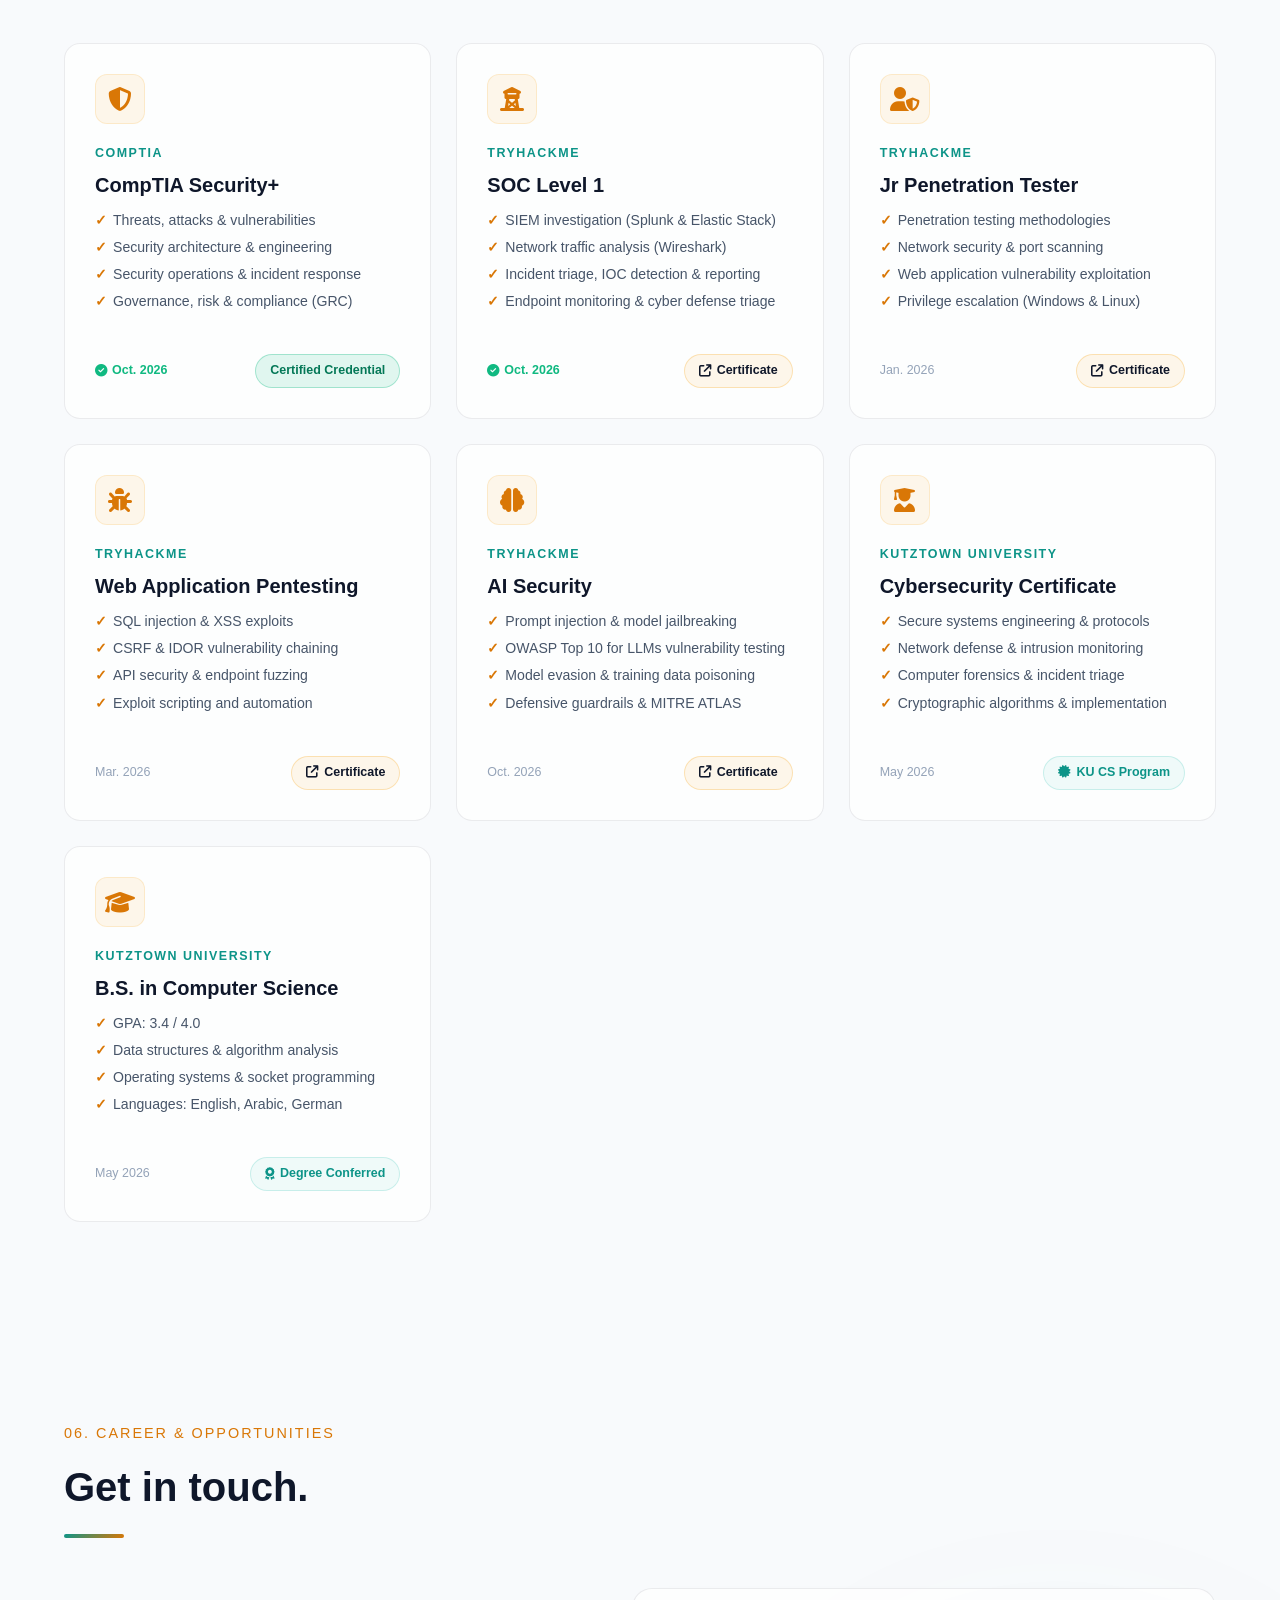
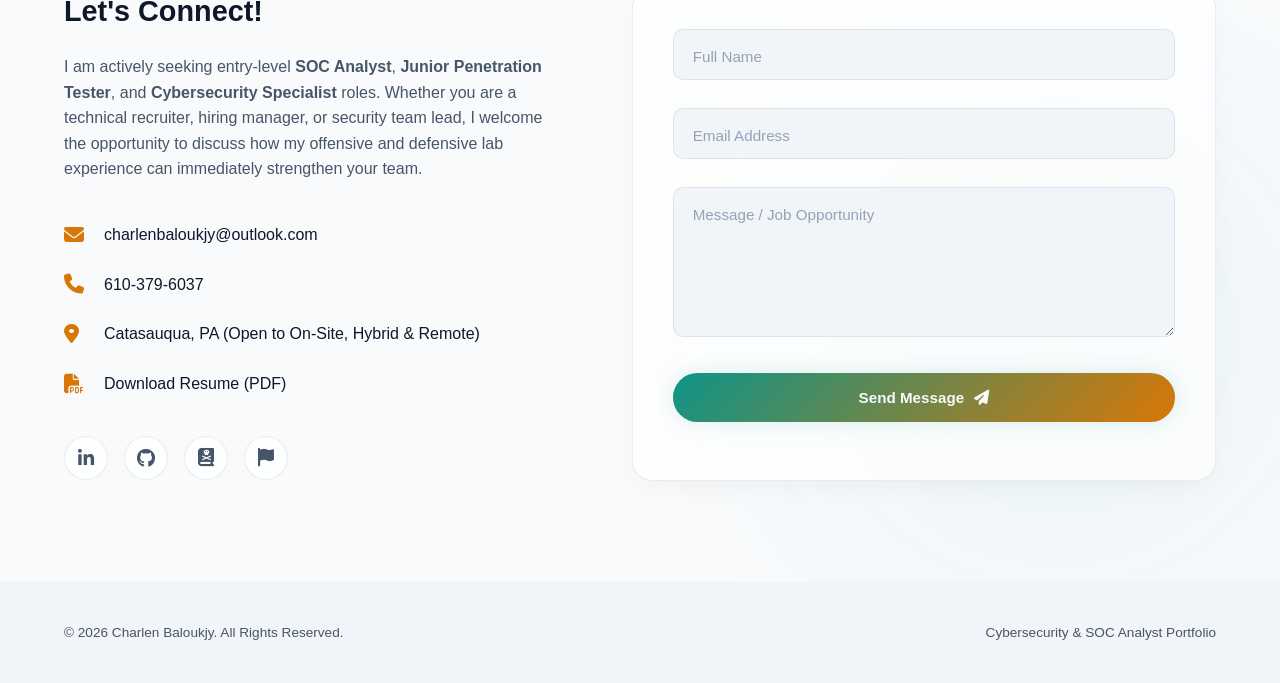
==== commit 420cfc94: "Add direct certificate PDF links for Jr Penetration Tester and Web App Pentesting" ====
--- a/index.html
+++ b/index.html
@@ -841,7 +841,7 @@
           </div>
           <div class="cert-footer">
             <span class="cert-date">Jan. 2026</span>
-            <a href="https://tryhackme.com/p/CharlenB" target="_blank" rel="noopener noreferrer" class="cert-link" aria-label="View TryHackMe Profile"><i class="fa-solid fa-arrow-up-right-from-square"></i> Verified</a>
+            <a href="https://tryhackme-certificates.s3-eu-west-1.amazonaws.com/THM-EVYWBJPZAP.pdf" target="_blank" rel="noopener noreferrer" class="cert-link" aria-label="View TryHackMe Jr Penetration Tester Certificate PDF"><i class="fa-solid fa-arrow-up-right-from-square"></i> Certificate</a>
           </div>
         </div>
 
@@ -862,7 +862,7 @@
           </div>
           <div class="cert-footer">
             <span class="cert-date">Mar. 2026</span>
-            <a href="https://tryhackme.com/p/CharlenB" target="_blank" rel="noopener noreferrer" class="cert-link" aria-label="View TryHackMe Profile"><i class="fa-solid fa-arrow-up-right-from-square"></i> Verified</a>
+            <a href="https://tryhackme-certificates.s3-eu-west-1.amazonaws.com/THM-BK04Q8T6TE.pdf" target="_blank" rel="noopener noreferrer" class="cert-link" aria-label="View TryHackMe Web Application Pentesting Certificate PDF"><i class="fa-solid fa-arrow-up-right-from-square"></i> Certificate</a>
           </div>
         </div>
 
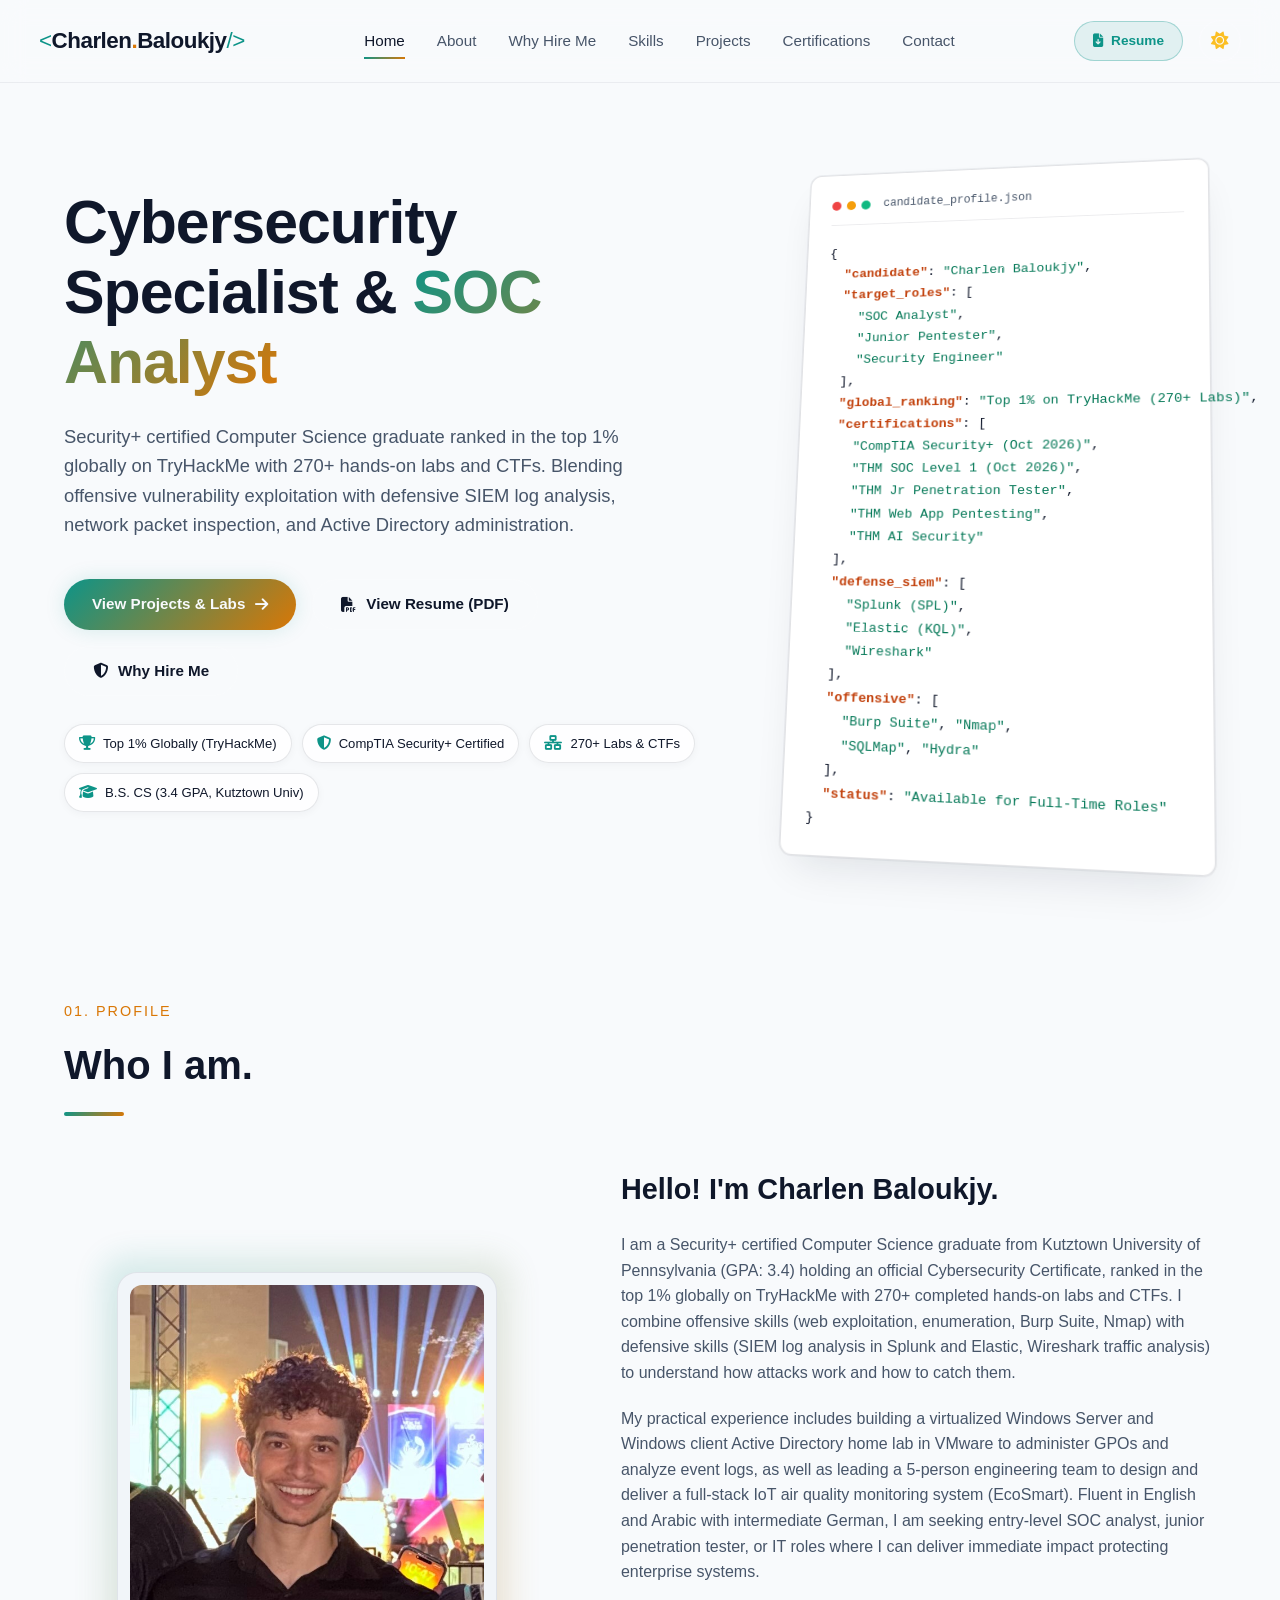
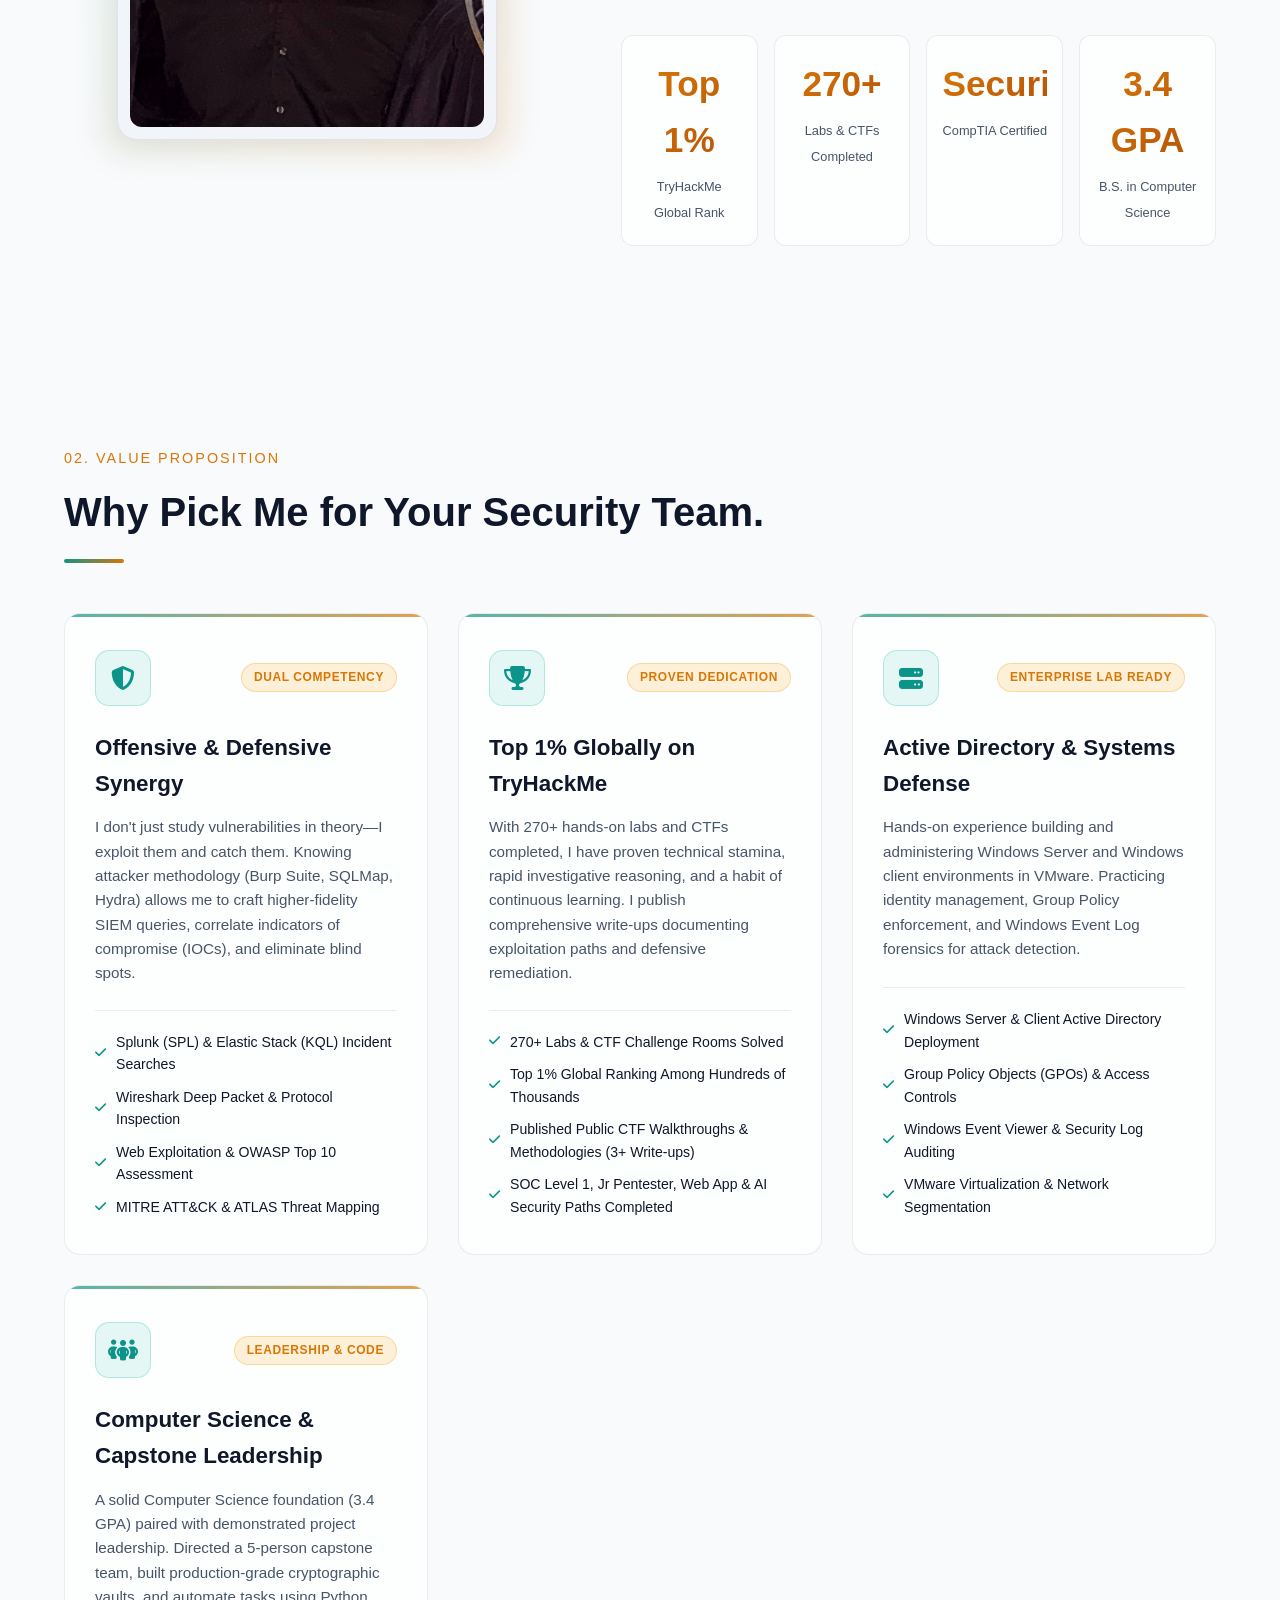
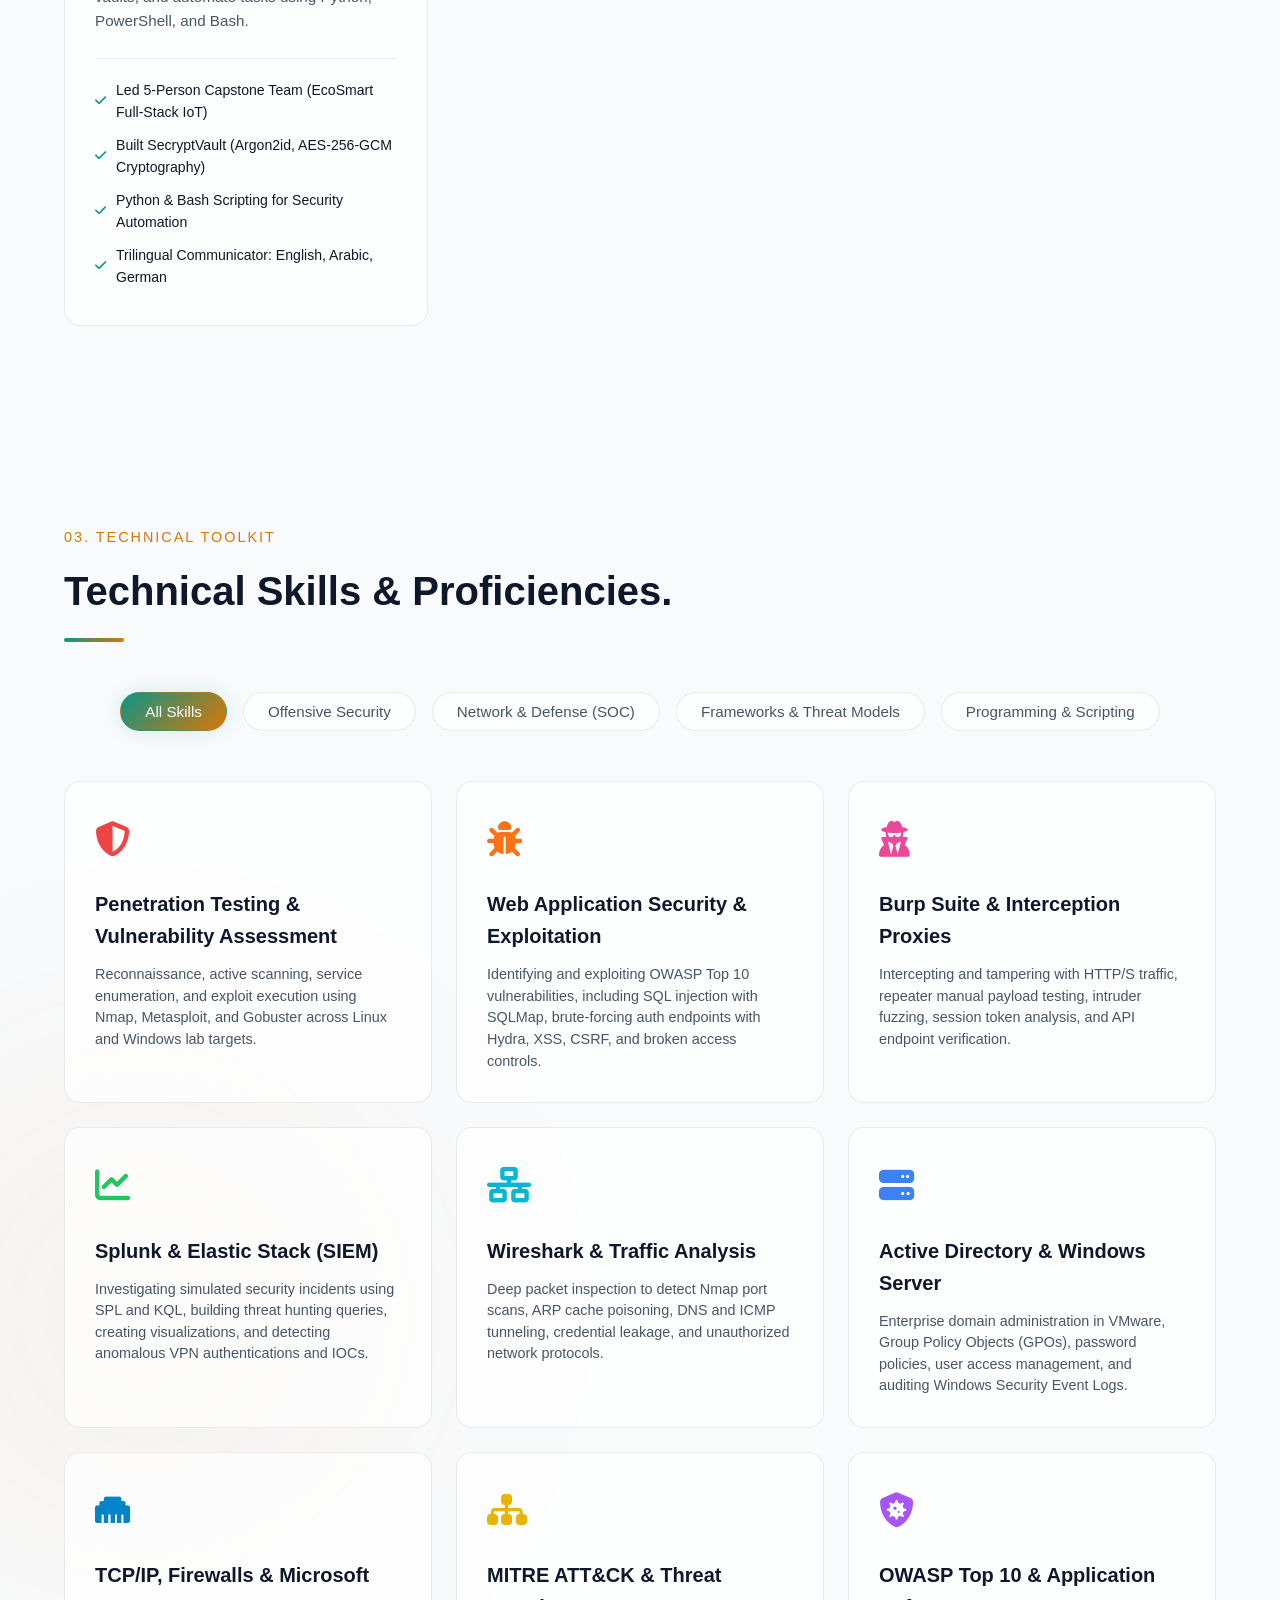
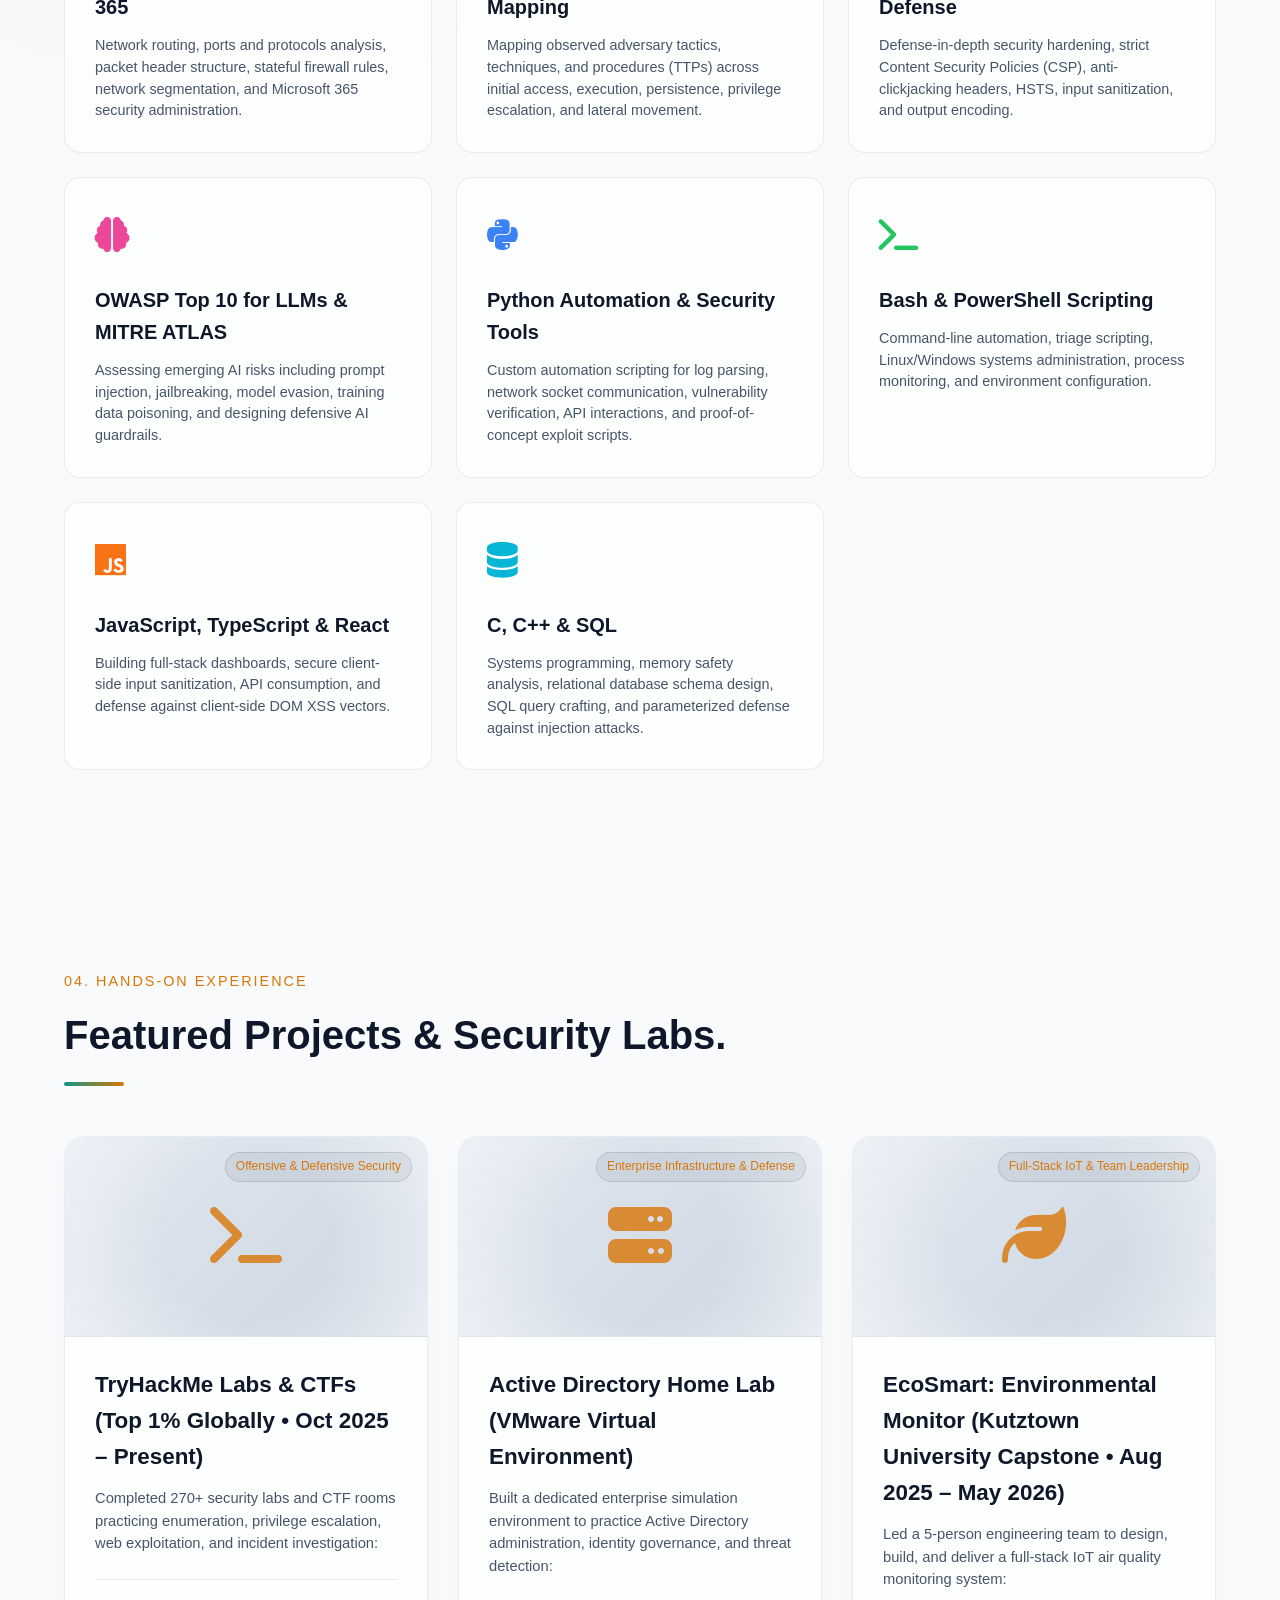
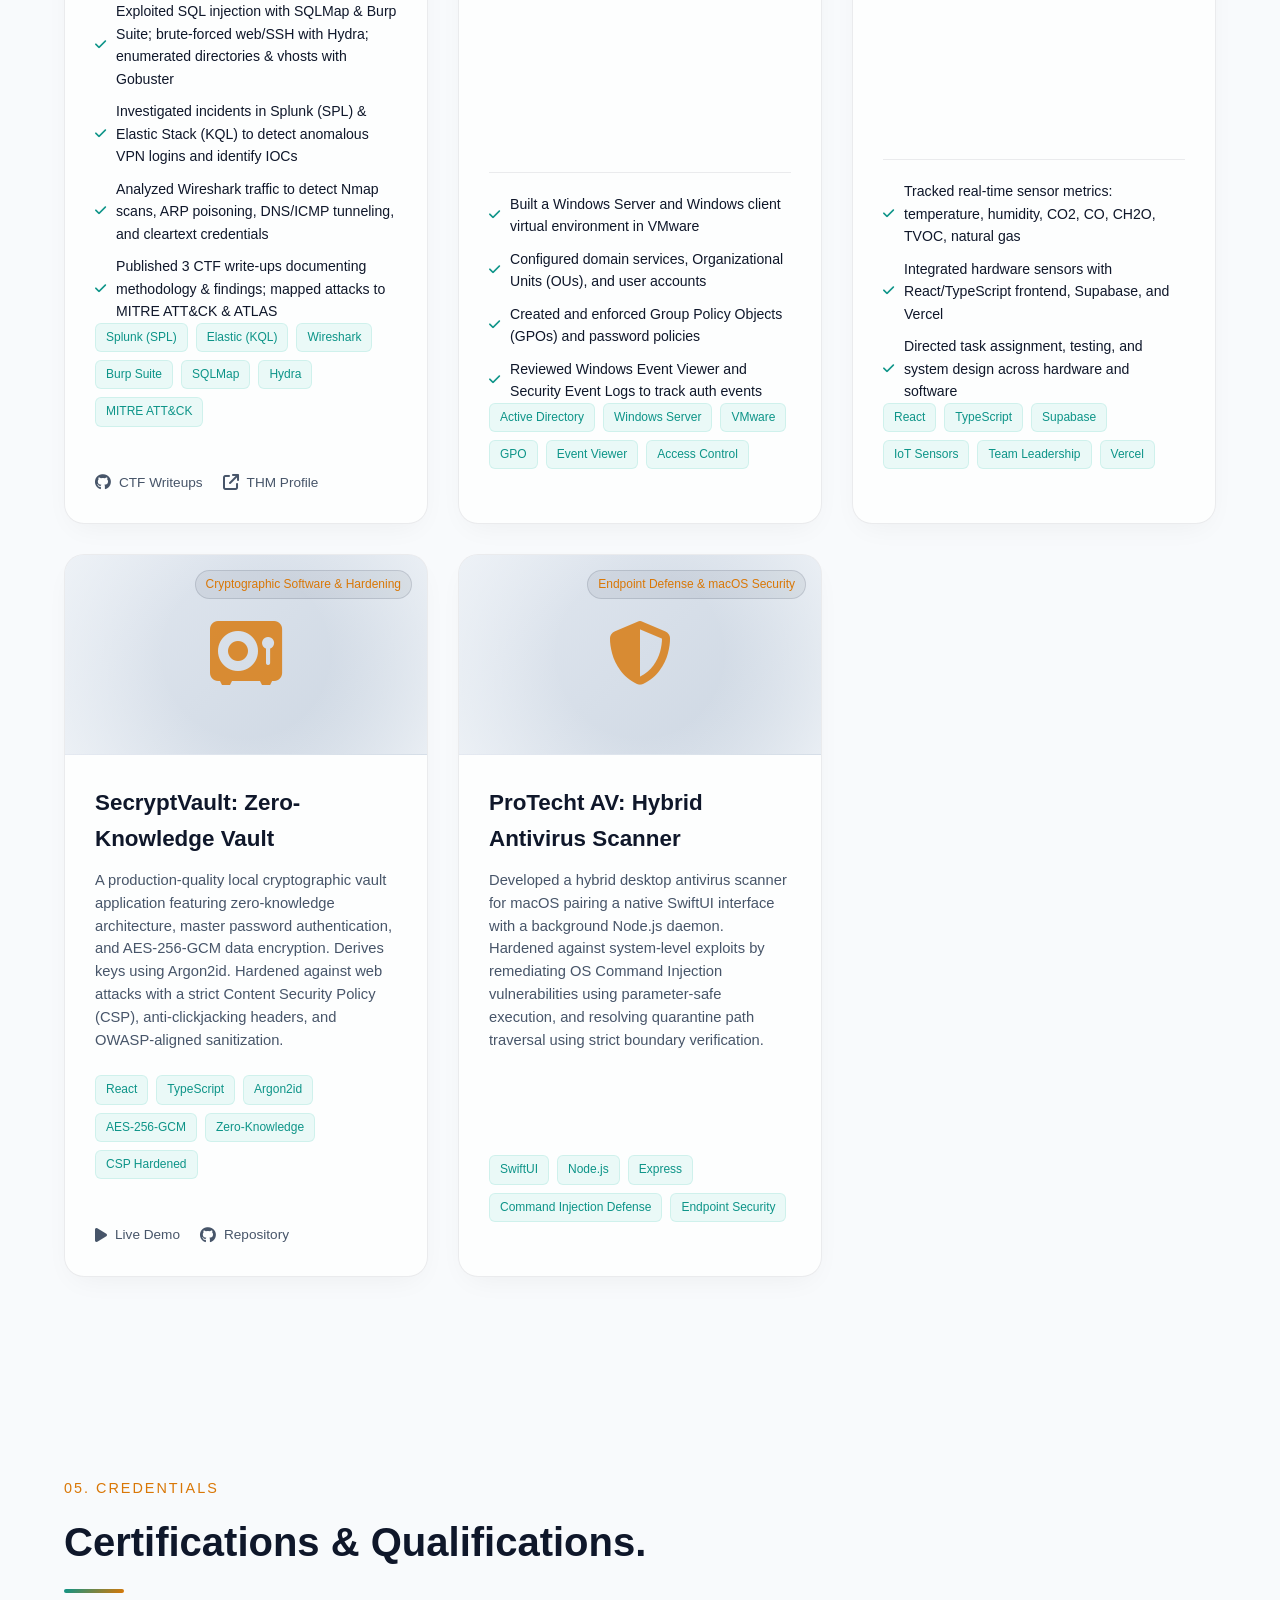
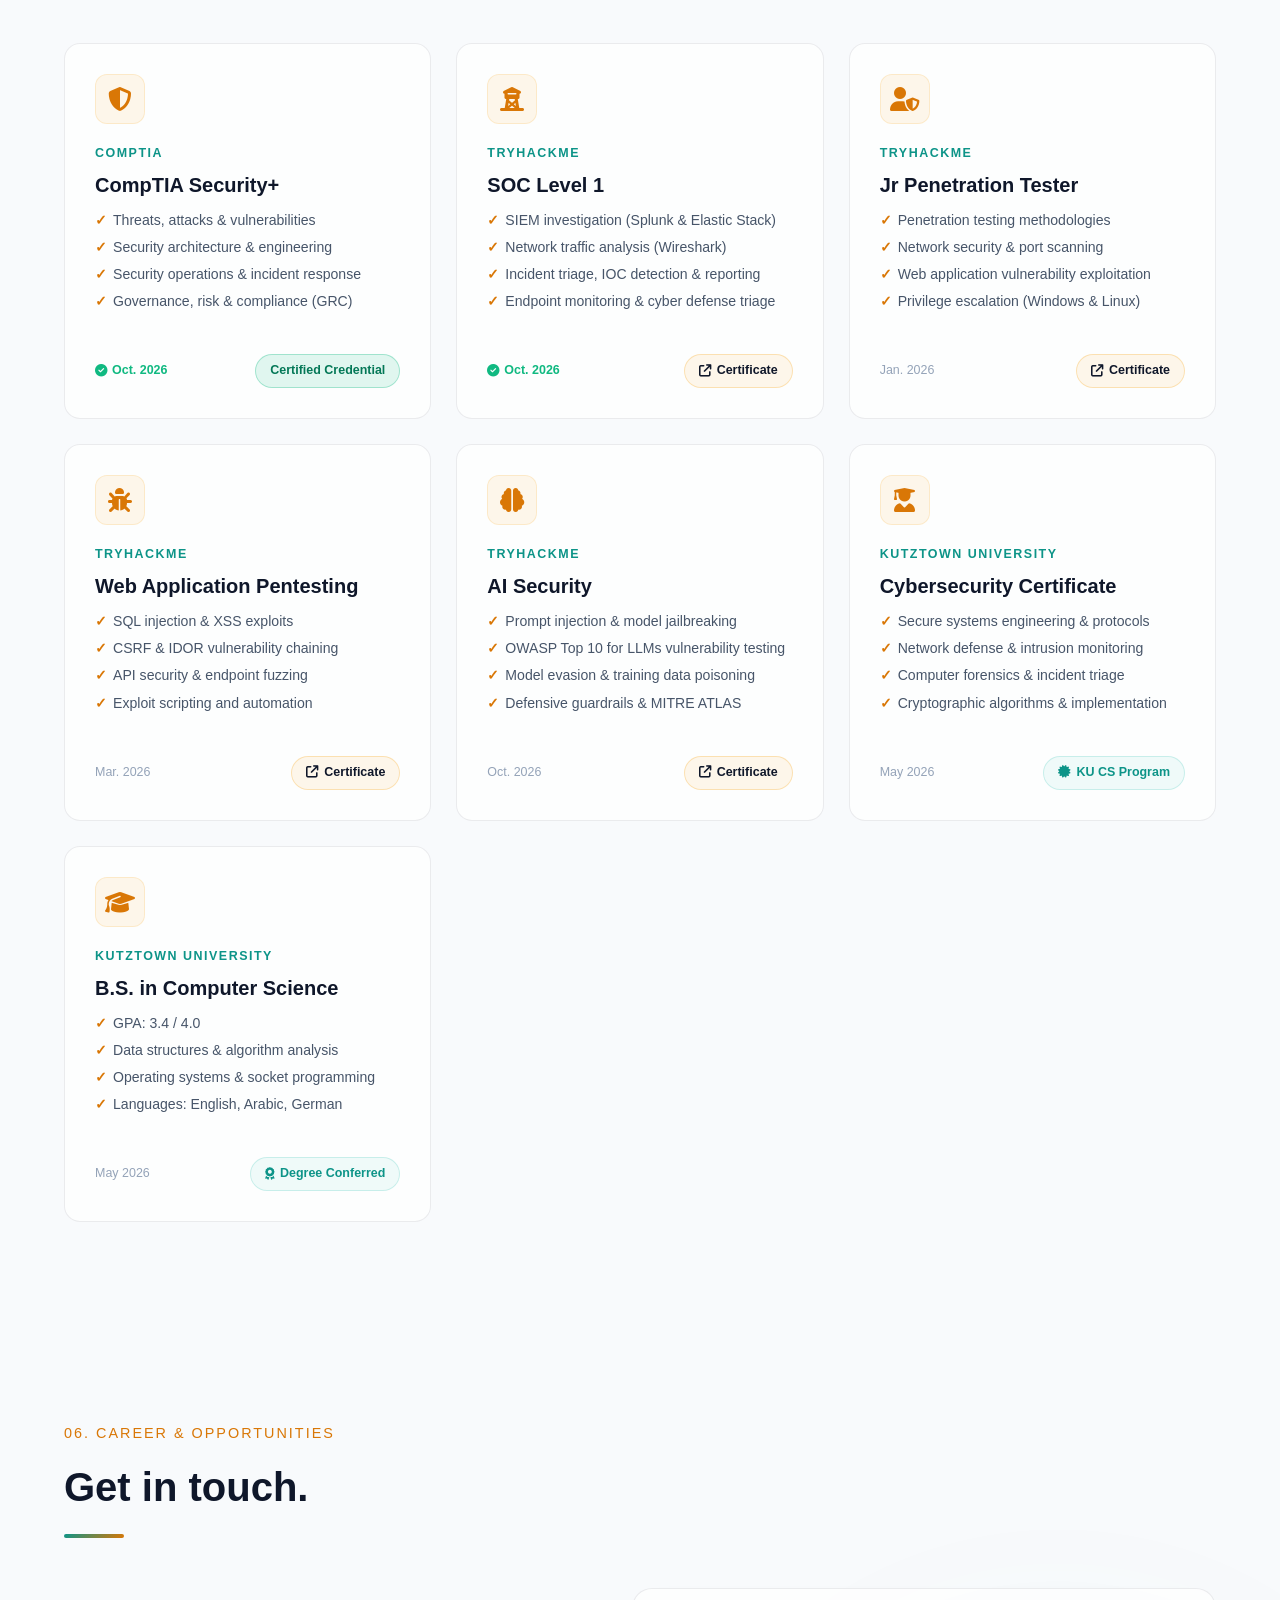
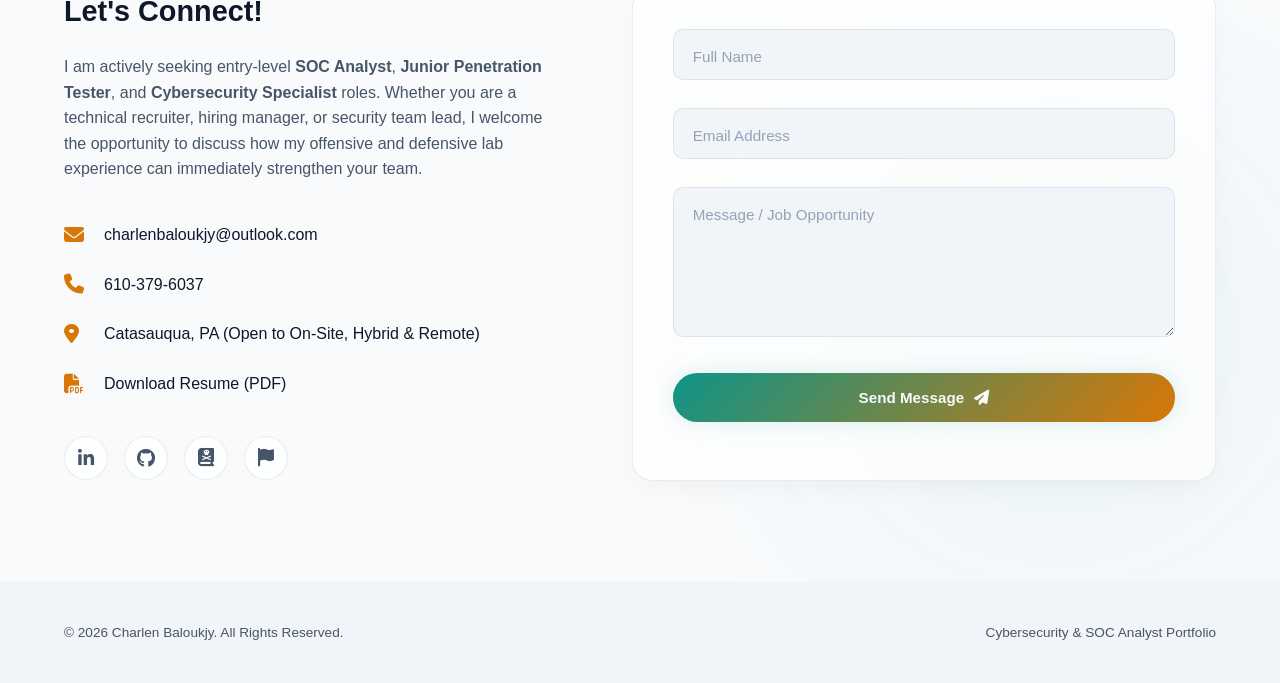
==== commit 91f2c3f5: "Set light mode as default theme and remove seeking roles badge from hero" ====
--- a/index.html
+++ b/index.html
@@ -27,9 +27,8 @@
   <meta name="geo.placename" content="Catasauqua, Pennsylvania">
 
   <!-- Color Scheme & Theme Color -->
-  <meta name="color-scheme" content="dark light">
-  <meta name="theme-color" content="#0a0e17" media="(prefers-color-scheme: dark)">
-  <meta name="theme-color" content="#f8fafc" media="(prefers-color-scheme: light)">
+  <meta name="color-scheme" content="light dark">
+  <meta name="theme-color" content="#f8fafc">
 
   <!-- Open Graph / Facebook / LinkedIn / Discord -->
   <meta property="og:type" content="website">
@@ -235,7 +234,7 @@
   <!-- Custom Stylesheet -->
   <link rel="stylesheet" href="style.css?v=2.0">
 </head>
-<body>
+<body class="light-mode">
   <script src="theme-init.js"></script>
 
   <!-- Ambient background glow elements -->
@@ -267,8 +266,8 @@
           <i class="fa-solid fa-file-arrow-down"></i>
           <span>Resume</span>
         </a>
-        <button class="theme-glow-btn" id="theme-btn" title="Toggle light/dark theme" aria-label="Toggle Theme Mode">
-          <i class="fa-solid fa-moon"></i>
+        <button class="theme-glow-btn" id="theme-btn" title="Toggle light/dark theme" aria-label="Toggle Theme Mode" style="color: #fbbf24;">
+          <i class="fa-solid fa-sun"></i>
         </button>
         <button class="mobile-toggle" id="menu-toggle-btn" aria-label="Toggle Menu">
           <i class="fa-solid fa-bars"></i>
@@ -281,9 +280,6 @@
   <section class="hero-section" id="hero">
     <div class="hero-container">
       <div class="hero-content">
-        <div class="hero-badge" id="hero-badge">
-          <span class="badge-dot"></span> 🎯 Seeking Entry-Level SOC Analyst &amp; Junior Pentester Roles
-        </div>
         <h1 class="hero-title" id="hero-heading">
           <span class="sr-only">Charlen Baloukjy — </span>Cybersecurity Specialist &amp; <span class="gradient-text">SOC Analyst</span>
         </h1>
